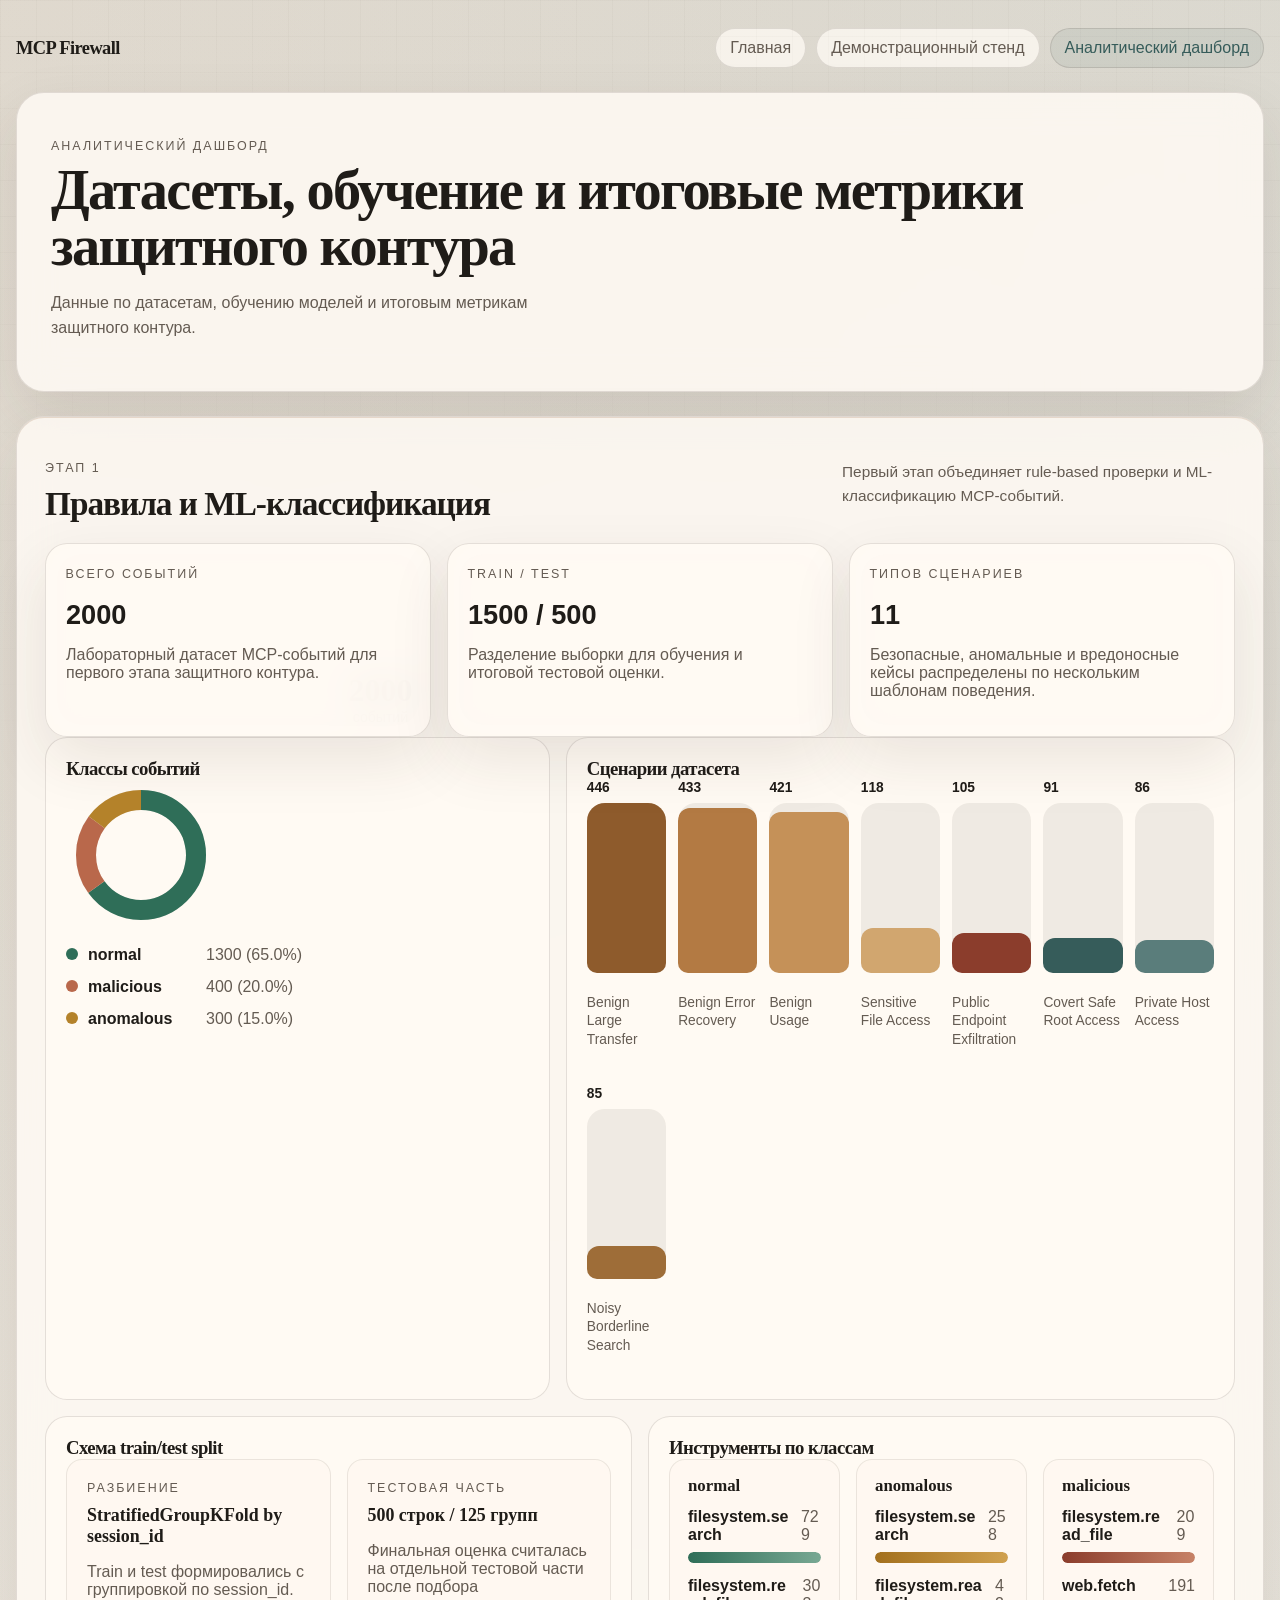
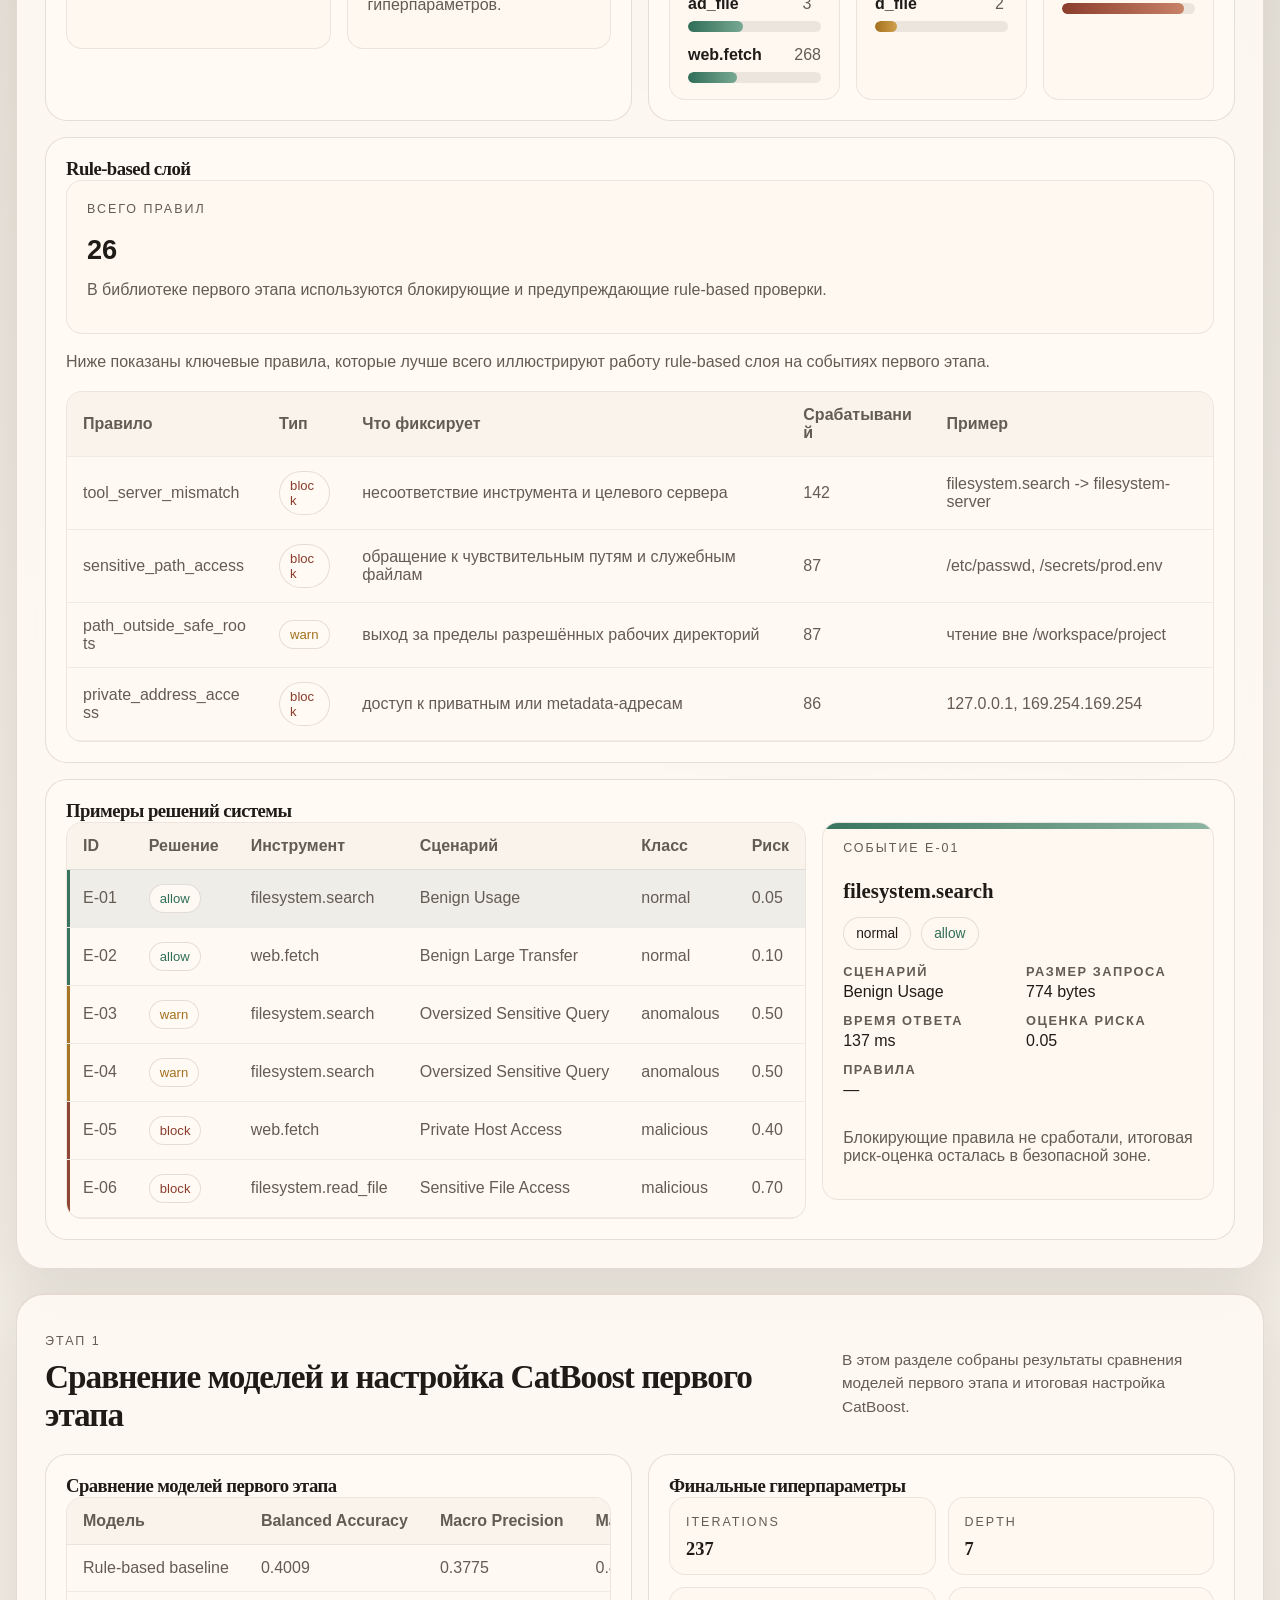
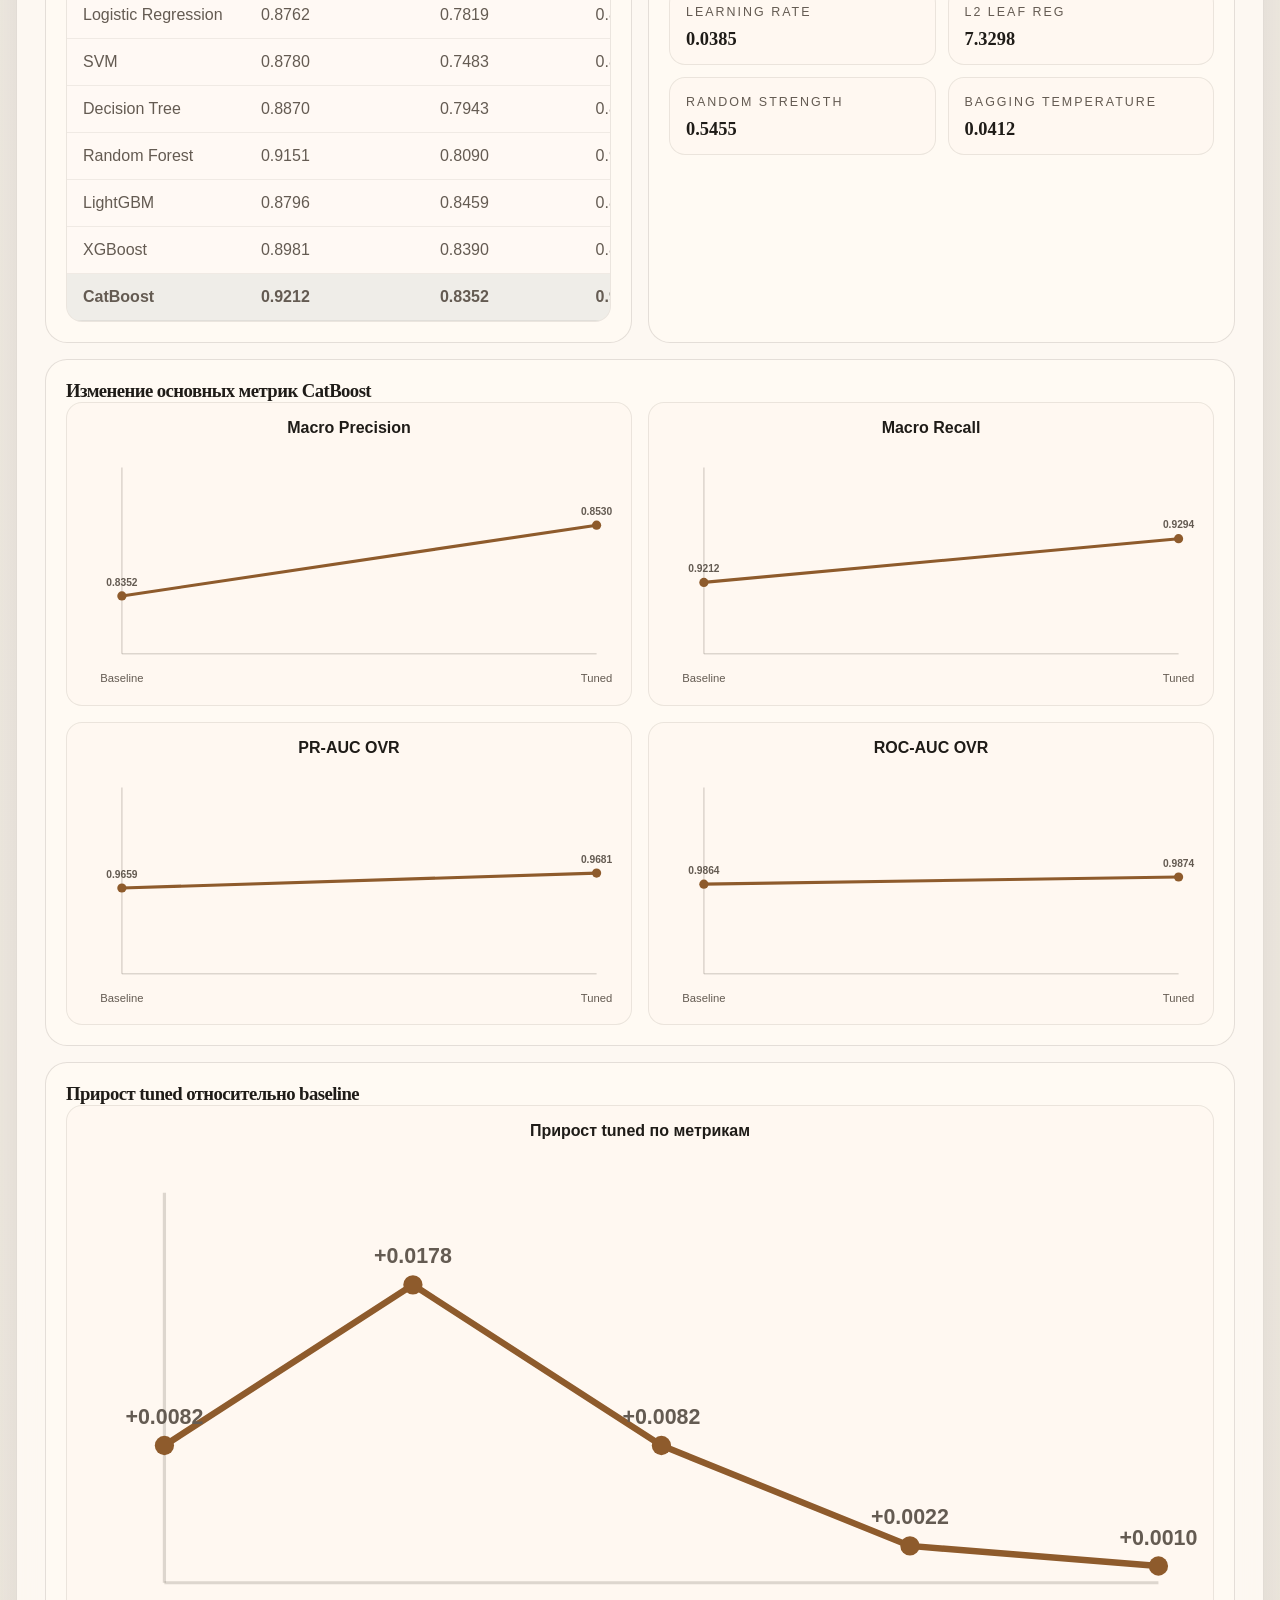
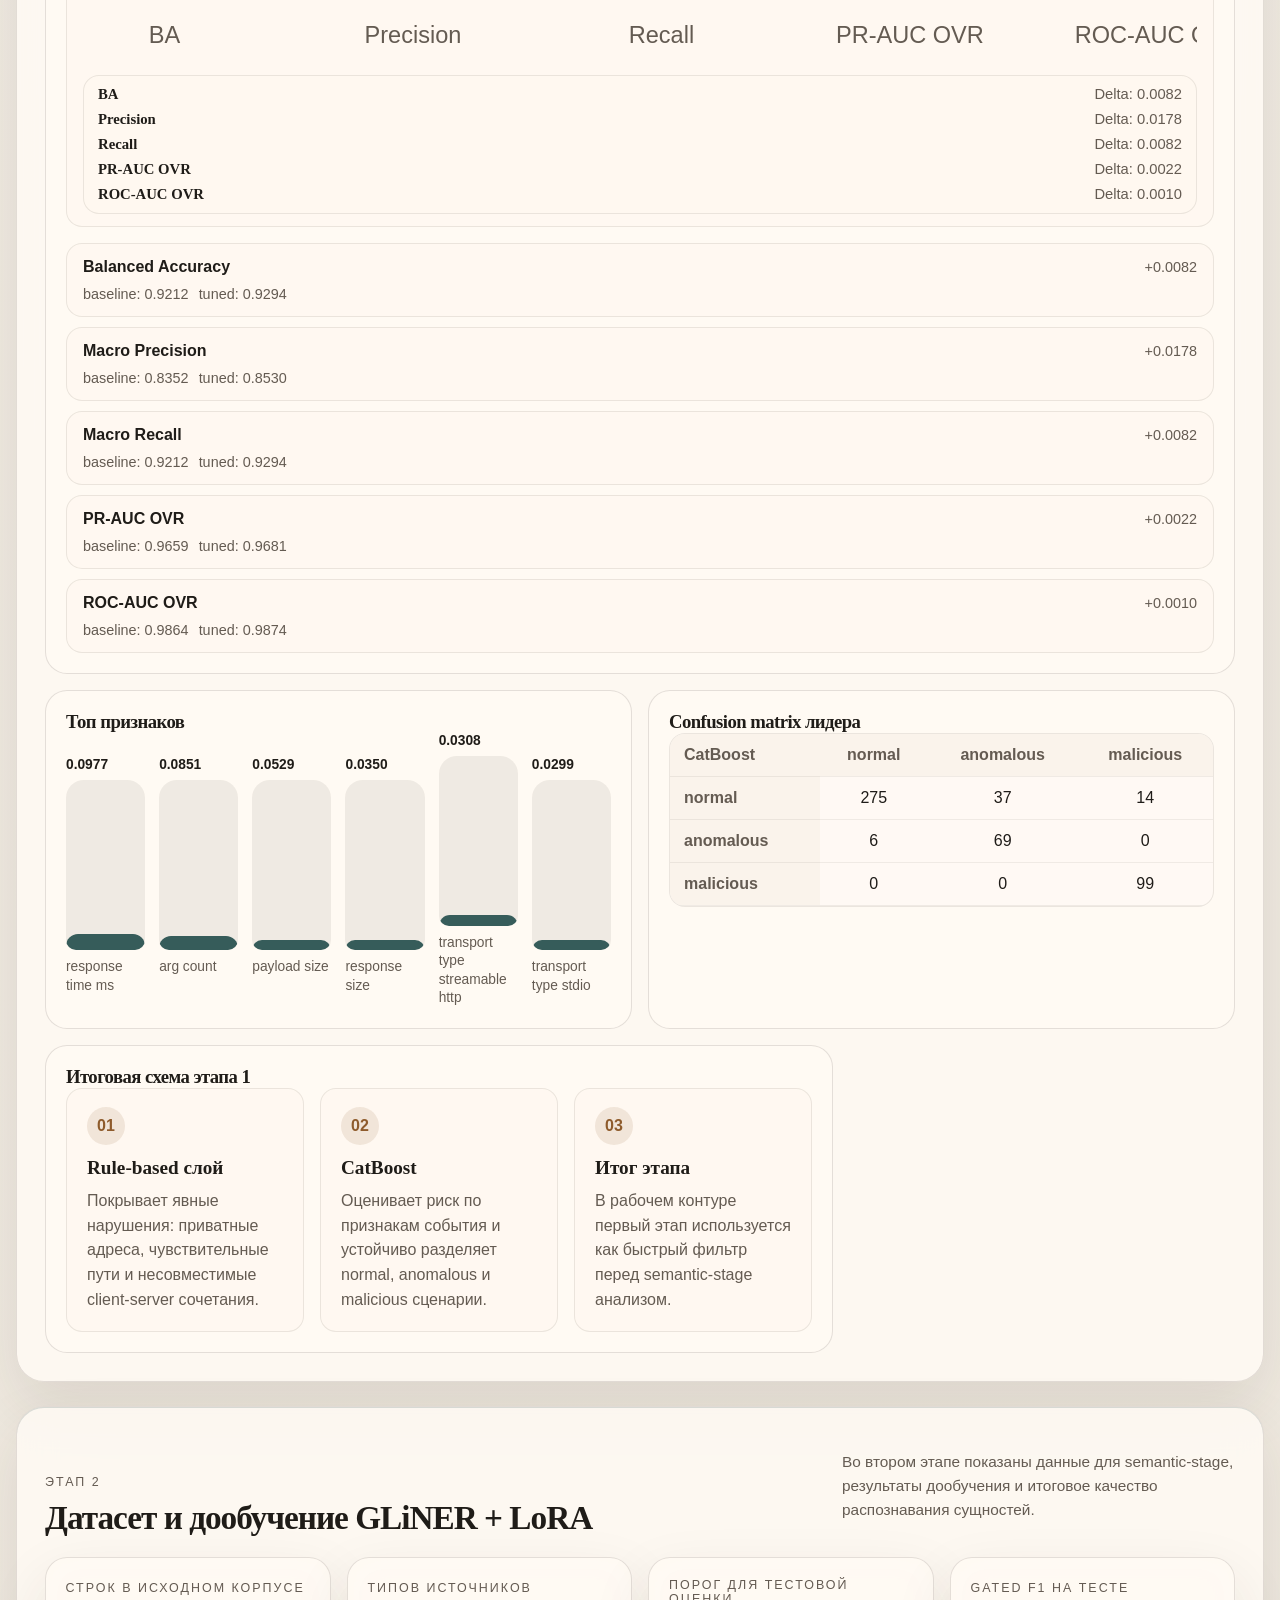
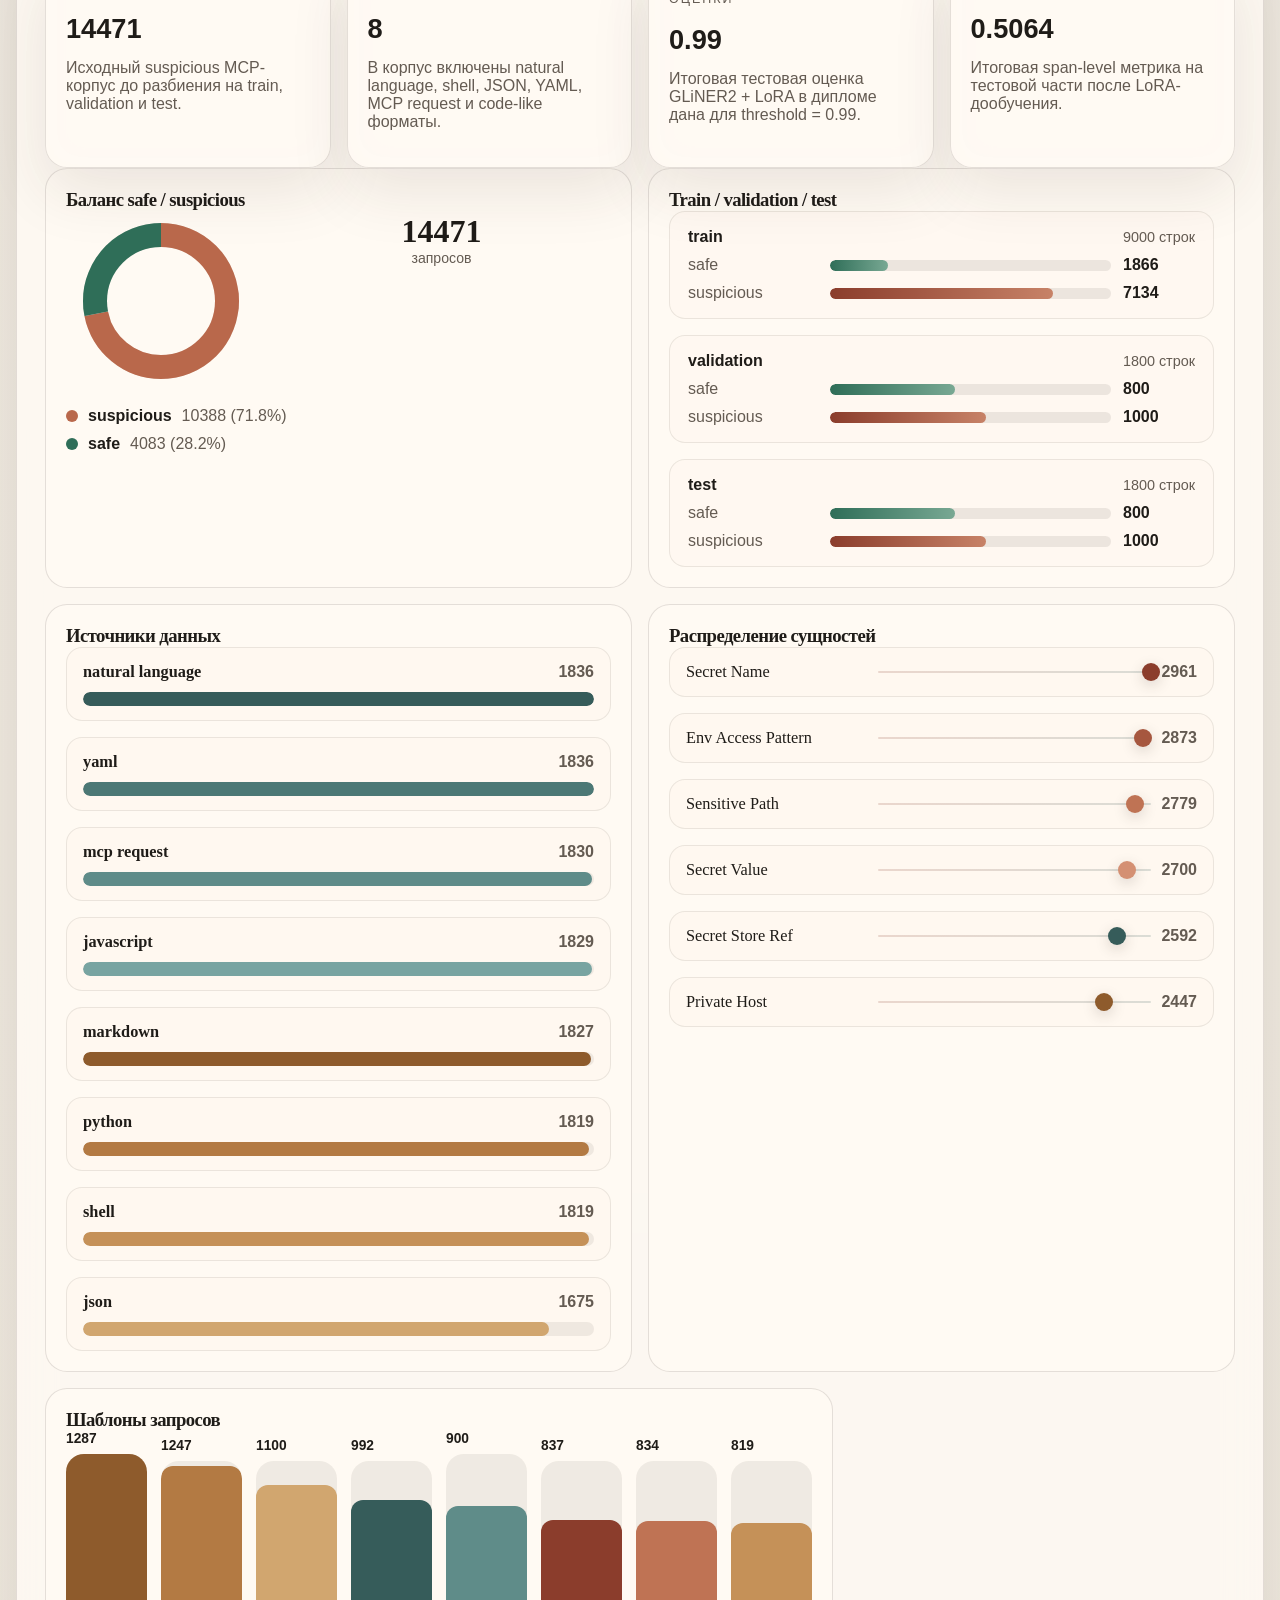
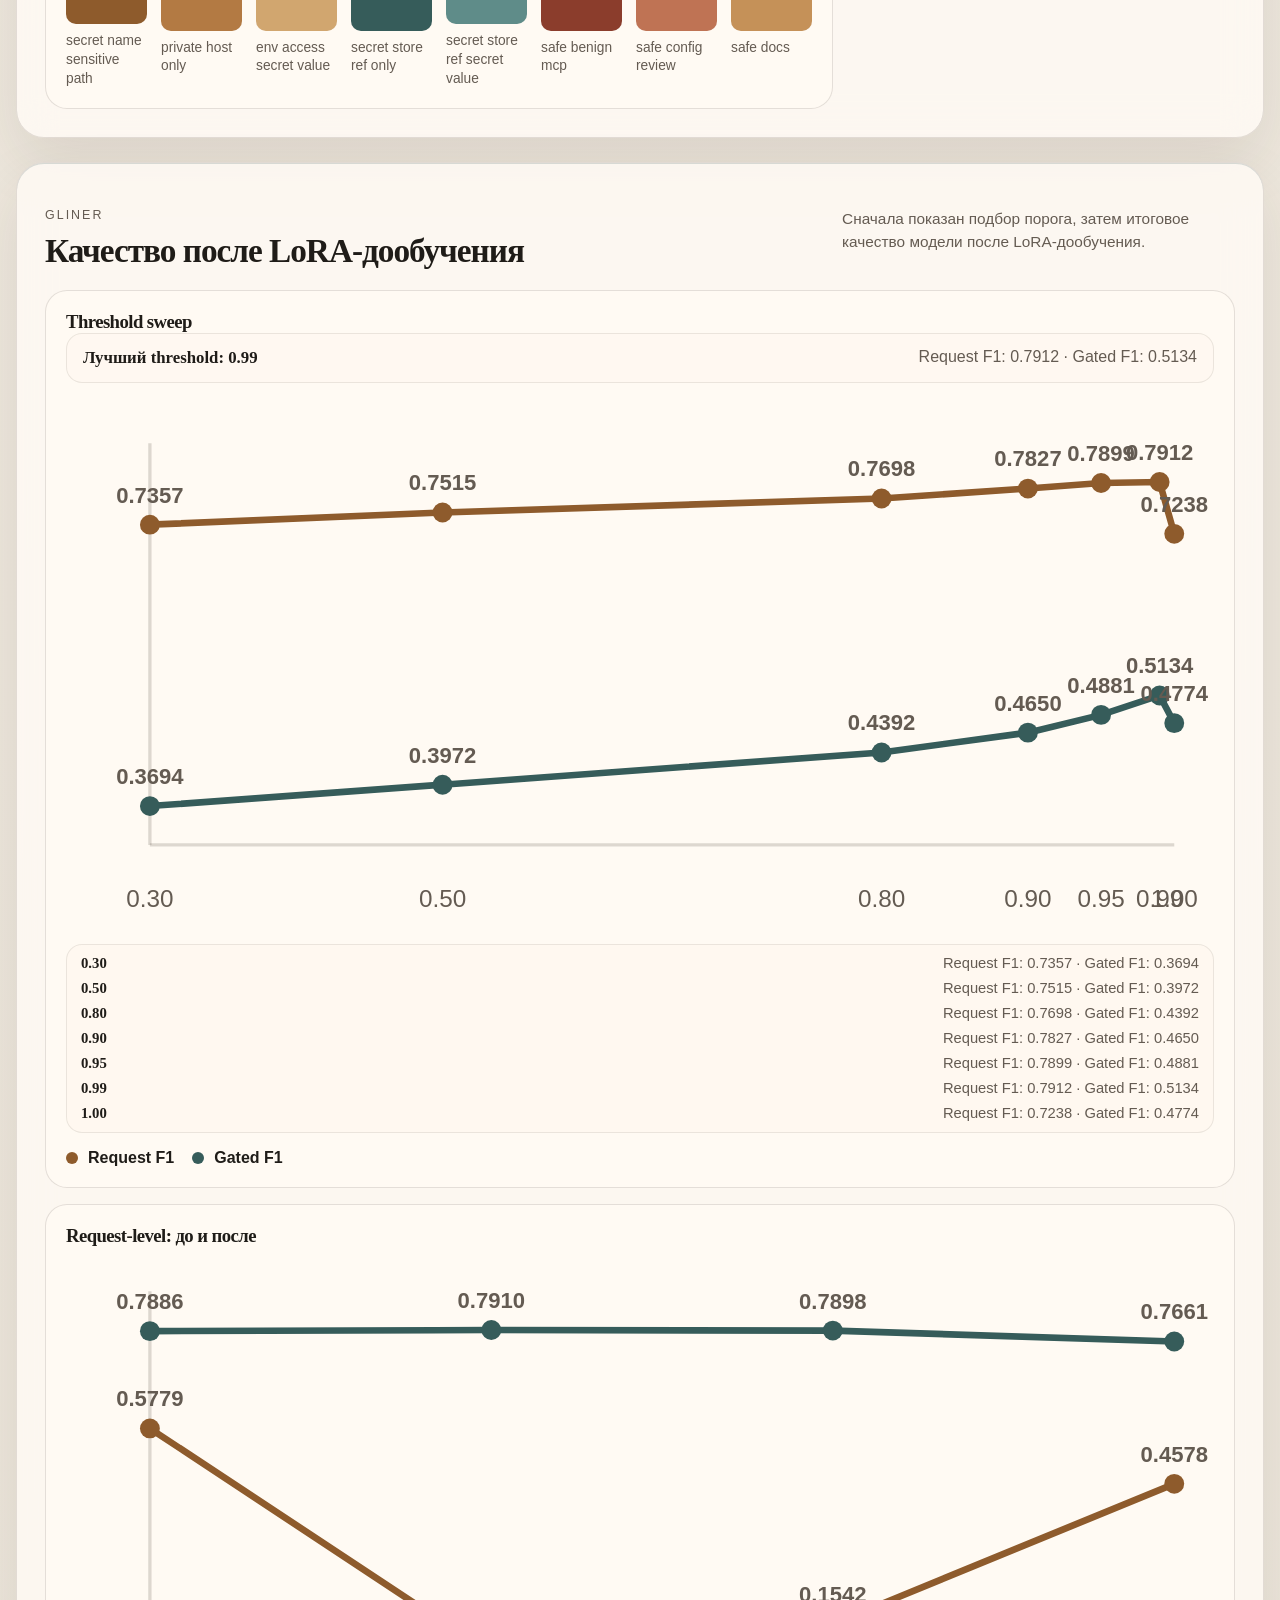
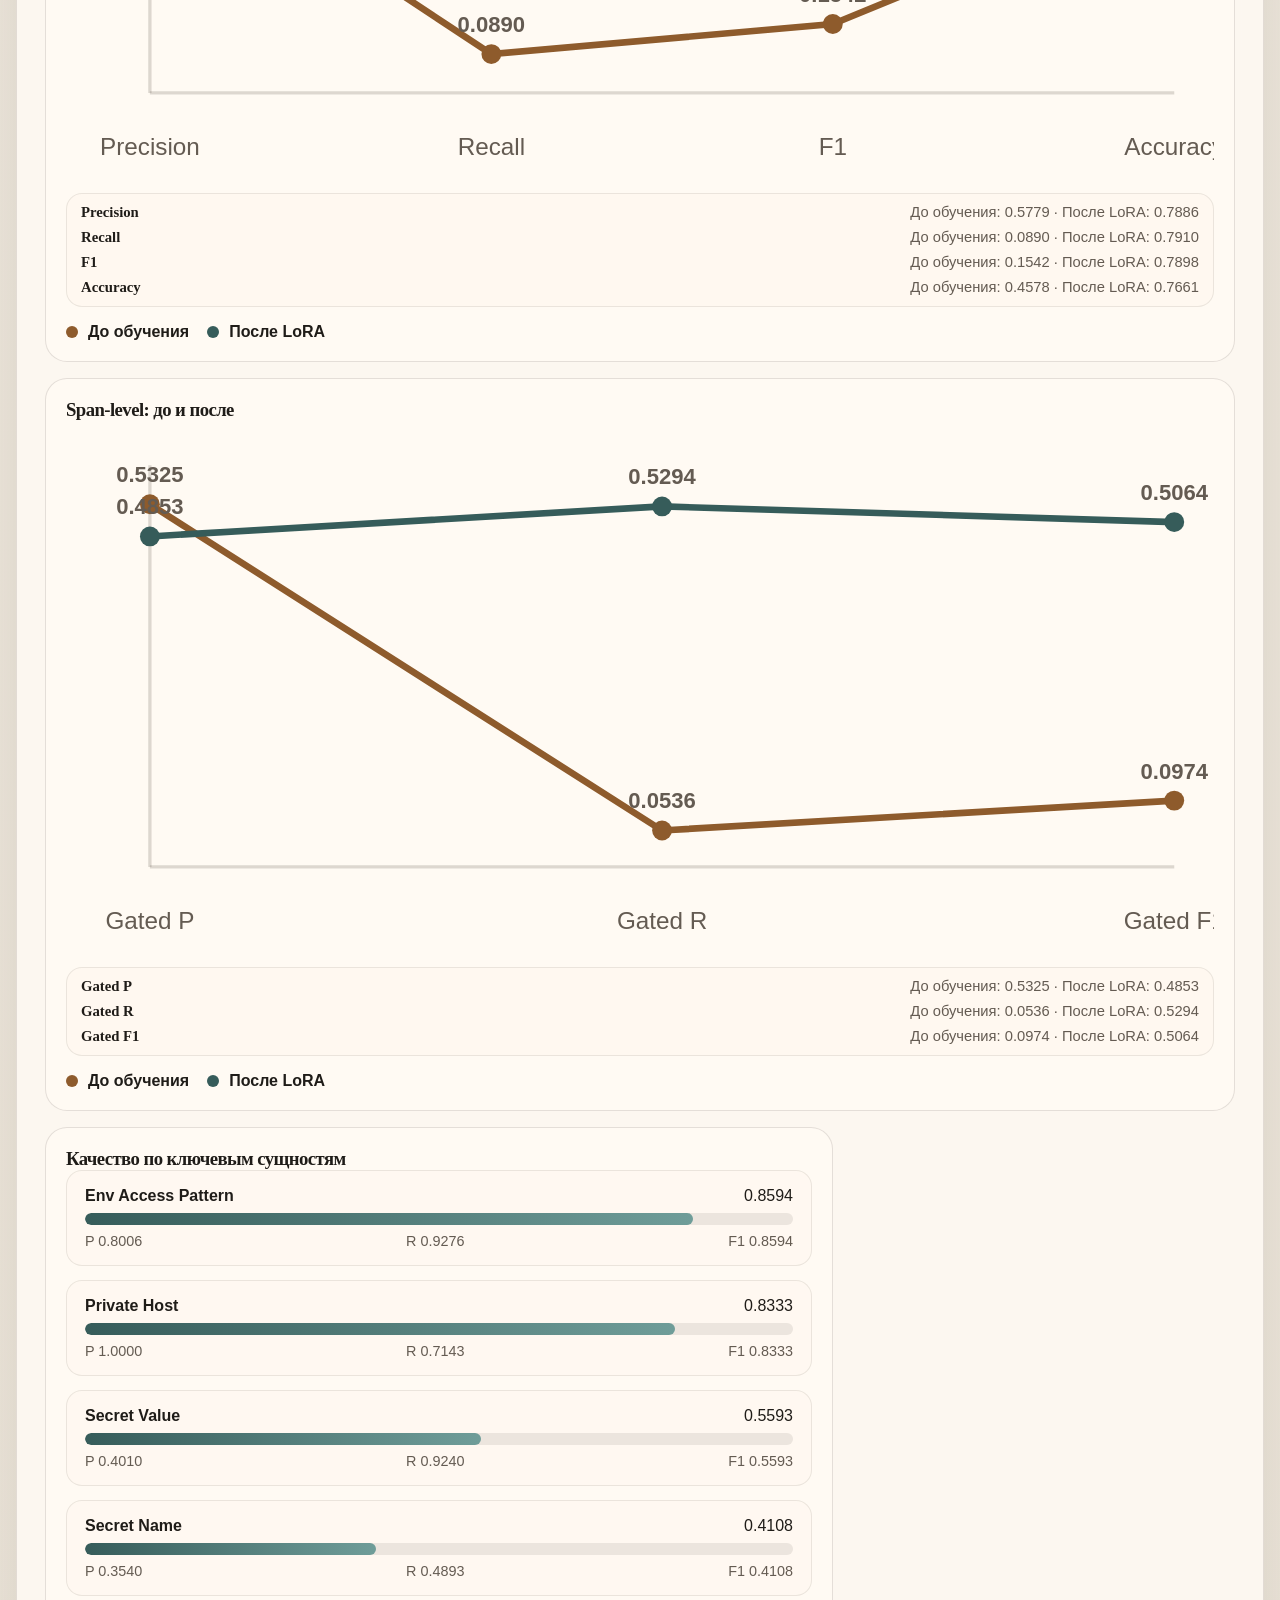
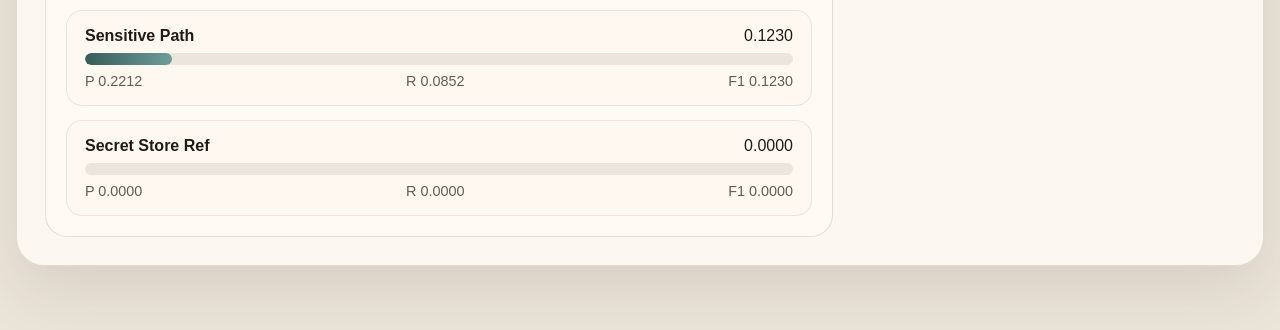
==== dashboard/index.html @ e0fe5bbd "Add files via upload" ====
<!DOCTYPE html>
<html lang="ru">
  <head>
    <meta charset="UTF-8" />
    <meta name="viewport" content="width=device-width, initial-scale=1.0" />
    <title>MCP Firewall — аналитический дашборд</title>
    <link rel="stylesheet" href="../assets/styles.css?v=20260525-dashboard-rework-11" />
  </head>
  <body data-page="dashboard">
    <div class="site-shell">
      <nav class="site-nav">
        <a class="brand-mark" href="../">MCP Firewall</a>
        <div class="nav-links">
          <a class="nav-link" href="../">Главная</a>
          <a class="nav-link" href="../demo/">Демонстрационный стенд</a>
          <a class="nav-link is-active" href="./">Аналитический дашборд</a>
        </div>
      </nav>

      <main class="page-stack">
        <section class="hero hero-dashboard">
          <div class="hero-copy">
            <p class="eyebrow">Аналитический дашборд</p>
            <h1>Датасеты, обучение и итоговые метрики защитного контура</h1>
            <p class="hero-text">Данные по датасетам, обучению моделей и итоговым метрикам защитного контура.</p>
          </div>
        </section>

        <section class="panel panel-catboost">
          <div class="section-head">
            <div>
              <p class="eyebrow">Этап 1</p>
              <h2>Правила и ML-классификация</h2>
            </div>
            <p class="section-note">Первый этап объединяет rule-based проверки и ML-классификацию MCP-событий.</p>
          </div>
          <div class="stats-grid" id="catboost-overview"></div>
          <div class="chart-grid chart-grid-halves stage1-top-grid">
            <article class="chart-card chart-card-wide">
              <h3>Классы событий</h3>
              <div id="label-chart"></div>
            </article>
            <article class="chart-card chart-card-wide">
              <h3>Сценарии датасета</h3>
              <div id="scenario-chart"></div>
            </article>
          </div>
          <div class="chart-grid chart-grid-lower chart-grid-halves">
            <article class="chart-card chart-card-wide">
              <h3>Схема train/test split</h3>
              <div id="catboost-split-grid" class="scheme-grid"></div>
            </article>
            <article class="chart-card chart-card-wide">
              <h3>Инструменты по классам</h3>
              <div id="catboost-top-tools"></div>
            </article>
          </div>
          <div class="chart-grid chart-grid-lower chart-grid-single">
            <article class="chart-card chart-card-wide">
              <h3>Rule-based слой</h3>
              <div id="catboost-rule-layer"></div>
            </article>
          </div>
          <div class="chart-grid chart-grid-lower chart-grid-single">
            <article class="chart-card chart-card-wide">
              <h3>Примеры решений системы</h3>
              <div id="catboost-decision-examples"></div>
            </article>
          </div>
        </section>

        <section class="panel panel-catboost">
          <div class="section-head">
            <div>
              <p class="eyebrow">Этап 1</p>
              <h2>Сравнение моделей и настройка CatBoost первого этапа</h2>
            </div>
            <p class="section-note">В этом разделе собраны результаты сравнения моделей первого этапа и итоговая настройка CatBoost.</p>
          </div>
          <div class="chart-grid chart-grid-halves">
            <article class="chart-card chart-card-wide">
              <h3>Сравнение моделей первого этапа</h3>
              <div class="matrix-table-wrap">
                <table class="metrics-table">
                  <thead>
                    <tr>
                      <th>Модель</th>
                      <th>Balanced Accuracy</th>
                      <th>Macro Precision</th>
                      <th>Macro Recall</th>
                      <th>PR-AUC OVR</th>
                      <th>ROC-AUC OVR</th>
                    </tr>
                  </thead>
                  <tbody id="catboost-model-table"></tbody>
                </table>
              </div>
            </article>
            <article class="chart-card chart-card-wide">
              <h3>Финальные гиперпараметры</h3>
              <div id="catboost-params"></div>
            </article>
          </div>
          <div class="chart-grid chart-grid-lower chart-grid-single">
            <article class="chart-card chart-card-wide">
              <h3>Изменение основных метрик CatBoost</h3>
              <div id="catboost-baseline-curve"></div>
            </article>
          </div>
          <div class="chart-grid chart-grid-lower chart-grid-single">
            <article class="chart-card chart-card-wide">
              <h3>Прирост tuned относительно baseline</h3>
              <div id="catboost-tuned-curve"></div>
            </article>
          </div>
          <div class="chart-grid chart-grid-lower chart-grid-halves">
            <article class="chart-card chart-card-wide">
              <h3>Топ признаков</h3>
              <div id="feature-chart"></div>
            </article>
            <article class="chart-card chart-card-wide">
              <h3>Confusion matrix лидера</h3>
              <div id="confusion-matrix"></div>
            </article>
          </div>
          <div class="chart-grid chart-grid-lower">
            <article class="chart-card chart-card-wide">
              <h3>Итоговая схема этапа 1</h3>
              <div id="stage1-scheme"></div>
            </article>
          </div>
        </section>

        <section class="panel panel-gliner">
          <div class="section-head">
            <div>
              <p class="eyebrow">Этап 2</p>
              <h2>Датасет и дообучение GLiNER + LoRA</h2>
            </div>
            <p class="section-note">Во втором этапе показаны данные для semantic-stage, результаты дообучения и итоговое качество распознавания сущностей.</p>
          </div>
          <div class="stats-grid" id="gliner-overview"></div>
          <div class="chart-grid chart-grid-halves">
            <article class="chart-card chart-card-wide">
              <h3>Баланс safe / suspicious</h3>
              <div id="gliner-balance-chart"></div>
            </article>
            <article class="chart-card chart-card-wide">
              <h3>Train / validation / test</h3>
              <div id="gliner-split-chart" class="comparison-list"></div>
            </article>
          </div>
          <div class="chart-grid chart-grid-lower chart-grid-halves">
            <article class="chart-card chart-card-wide">
              <h3>Источники данных</h3>
              <div id="gliner-source-type-chart"></div>
            </article>
            <article class="chart-card chart-card-wide">
              <h3>Распределение сущностей</h3>
              <div id="gliner-label-support-chart"></div>
            </article>
          </div>
          <div class="chart-grid chart-grid-lower">
            <article class="chart-card chart-card-wide">
              <h3>Шаблоны запросов</h3>
              <div id="gliner-template-chart"></div>
            </article>
          </div>
        </section>

        <section class="panel panel-gliner">
          <div class="section-head">
            <div>
              <p class="eyebrow">GLiNER</p>
              <h2>Качество после LoRA-дообучения</h2>
            </div>
            <p class="section-note">Сначала показан подбор порога, затем итоговое качество модели после LoRA-дообучения.</p>
          </div>
          <div class="chart-grid chart-grid-single">
            <article class="chart-card chart-card-wide">
              <h3>Threshold sweep</h3>
              <div id="gliner-threshold-chart"></div>
            </article>
          </div>
          <div class="chart-grid chart-grid-lower chart-grid-single">
            <article class="chart-card chart-card-wide">
              <h3>Request-level: до и после</h3>
              <div id="gliner-request-curve"></div>
            </article>
          </div>
          <div class="chart-grid chart-grid-lower chart-grid-single">
            <article class="chart-card chart-card-wide">
              <h3>Span-level: до и после</h3>
              <div id="gliner-span-curve"></div>
            </article>
          </div>
          <div class="chart-grid chart-grid-lower">
            <article class="chart-card chart-card-wide">
              <h3>Качество по ключевым сущностям</h3>
              <div id="gliner-label-comparison"></div>
            </article>
          </div>
        </section>
      </main>
    </div>

    <script src="../assets/site-config.js?v=20260525-dashboard-rework-11"></script>
    <script src="../assets/app.js?v=20260525-dashboard-rework-11"></script>
  </body>
</html>
---- assets/styles.css ----
:root {
  --bg: #f3efe8;
  --bg-strong: #ebe4d8;
  --surface: rgba(255, 251, 245, 0.84);
  --surface-strong: rgba(255, 250, 244, 0.94);
  --line: rgba(63, 52, 43, 0.14);
  --text: #1f1c18;
  --muted: #645b52;
  --accent: #8e5b2c;
  --accent-soft: #d8c2a5;
  --teal: #365c5a;
  --safe: #2f6e58;
  --warn: #a3701d;
  --danger: #8b3d2c;
  --shadow: 0 24px 60px rgba(54, 41, 26, 0.10);
  --radius-xl: 28px;
  --radius-lg: 22px;
  --radius-md: 16px;
}

* {
  box-sizing: border-box;
}

html {
  scroll-behavior: smooth;
}

body {
  margin: 0;
  color: var(--text);
  font-family: "Avenir Next", "Segoe UI", sans-serif;
  background:
    radial-gradient(circle at top left, rgba(142, 91, 44, 0.10), transparent 25%),
    radial-gradient(circle at top right, rgba(54, 92, 90, 0.10), transparent 24%),
    linear-gradient(180deg, var(--bg) 0%, var(--bg-strong) 100%);
}

body::before {
  content: "";
  position: fixed;
  inset: 0;
  pointer-events: none;
  background-image:
    linear-gradient(rgba(31, 28, 24, 0.03) 1px, transparent 1px),
    linear-gradient(90deg, rgba(31, 28, 24, 0.03) 1px, transparent 1px);
  background-size: 36px 36px;
  mask-image: linear-gradient(180deg, rgba(0, 0, 0, 0.6), transparent 90%);
}

.site-shell {
  width: min(1400px, calc(100% - 32px));
  margin: 0 auto;
  padding: 28px 0 64px;
}

.site-nav {
  display: flex;
  justify-content: space-between;
  align-items: center;
  gap: 16px;
  margin-bottom: 24px;
}

.brand-mark {
  color: var(--text);
  text-decoration: none;
  font-family: "Iowan Old Style", "Palatino Linotype", serif;
  font-size: 1.15rem;
  font-weight: 700;
  letter-spacing: -0.03em;
}

.nav-links {
  display: flex;
  gap: 10px;
  flex-wrap: wrap;
}

.nav-link,
.button-primary,
.button-secondary,
.example-chip {
  border: 1px solid var(--line);
  border-radius: 999px;
  text-decoration: none;
  transition: transform 180ms ease, border-color 180ms ease, background 180ms ease;
}

.nav-link {
  padding: 10px 14px;
  color: var(--muted);
  background: rgba(255, 251, 245, 0.74);
}

.nav-link:hover,
.button-primary:hover,
.button-secondary:hover,
.example-chip:hover {
  transform: translateY(-1px);
  border-color: rgba(54, 92, 90, 0.28);
}

.nav-link.is-active {
  color: var(--teal);
  background: rgba(54, 92, 90, 0.08);
}

.page-stack {
  display: grid;
  gap: 24px;
}

.hero,
.panel,
.kpi-card {
  border: 1px solid var(--line);
  border-radius: var(--radius-xl);
  background: var(--surface);
  backdrop-filter: blur(18px);
  box-shadow: var(--shadow);
}

.hero {
  display: grid;
  grid-template-columns: 1.3fr 0.9fr;
  gap: 24px;
  padding: 34px;
}

.hero-dashboard {
  grid-template-columns: 1fr;
}

.hero-copy h1,
.section-head h2,
.pipeline-card h3,
.focus-card h3,
.signal-card strong,
.chart-card h3,
.technical-card strong,
.decision-head strong,
.stage-card h3,
.panel h1 {
  margin: 0;
  font-family: "Iowan Old Style", "Palatino Linotype", serif;
  letter-spacing: -0.03em;
}

.hero-copy h1,
.panel h1 {
  font-size: clamp(2.1rem, 4.4vw, 3.8rem);
  line-height: 0.98;
}

.eyebrow,
.signal-label,
.kpi-label,
.decision-label {
  display: inline-block;
  margin-bottom: 10px;
  color: var(--muted);
  font-size: 0.78rem;
  text-transform: uppercase;
  letter-spacing: 0.16em;
}

.hero-text,
.section-note,
.signal-card p,
.pipeline-card p,
.focus-card p,
.kpi-note,
.empty-state,
.stage-rationale,
.decision-rationale,
.trigger-note,
.technical-card pre,
.field span,
.metrics-table,
.bar-meta span,
.card-head span {
  color: var(--muted);
}

.hero-text {
  max-width: 62ch;
  font-size: 1rem;
  line-height: 1.6;
}

.hero-actions,
.actions-row,
.examples-row {
  display: flex;
  flex-wrap: wrap;
  gap: 12px;
}

.button-primary,
.button-secondary,
.example-chip {
  cursor: pointer;
  font: inherit;
}

.button-primary,
.button-secondary {
  padding: 12px 18px;
}

.button-primary {
  color: #fff;
  background: linear-gradient(135deg, var(--teal), #2c4b49);
}

.button-secondary,
.example-chip {
  color: var(--text);
  background: rgba(255, 250, 244, 0.8);
}

.button-primary:disabled,
.button-secondary:disabled {
  opacity: 0.7;
  cursor: progress;
}

.hero-panel,
.compact-panel {
  display: grid;
  gap: 14px;
}

.signal-card,
.pipeline-card,
.focus-card,
.chart-card,
.technical-card,
.stage-card,
.kpi-card,
.table-card,
.decision-card,
.loading-card {
  border: 1px solid var(--line);
  border-radius: var(--radius-lg);
  background: var(--surface-strong);
}

.signal-card,
.pipeline-card,
.focus-card,
.chart-card,
.technical-card,
.stage-card,
.kpi-card,
.decision-card,
.loading-card {
  padding: 20px;
}

.signal-card strong {
  display: block;
  font-size: 1.2rem;
  margin-bottom: 8px;
}

.signal-card.signal-ready {
  border-color: rgba(47, 110, 88, 0.28);
  box-shadow: inset 0 1px 0 rgba(47, 110, 88, 0.18);
}

.signal-card.signal-ready strong,
.api-status-inline {
  color: var(--safe);
}

.signal-card.signal-error {
  border-color: rgba(139, 61, 44, 0.28);
  box-shadow: inset 0 1px 0 rgba(139, 61, 44, 0.18);
}

.signal-card.signal-error strong {
  color: var(--danger);
}

.panel {
  padding: 28px;
}

.panel-catboost {
  box-shadow:
    inset 0 1px 0 rgba(142, 91, 44, 0.18),
    var(--shadow);
}

.panel-gliner {
  box-shadow:
    inset 0 1px 0 rgba(54, 92, 90, 0.18),
    var(--shadow);
}

.panel-summary {
  box-shadow:
    inset 0 1px 0 rgba(99, 84, 63, 0.18),
    var(--shadow);
}

.panel-compact {
  max-width: 760px;
}

.section-head {
  display: flex;
  justify-content: space-between;
  gap: 16px;
  align-items: end;
  margin-bottom: 20px;
}

.section-head h2 {
  font-size: clamp(1.5rem, 2.6vw, 2.3rem);
}

.section-note {
  max-width: 46ch;
  font-size: 0.96rem;
  line-height: 1.55;
}

.pipeline-grid,
.focus-grid,
.chart-grid {
  display: grid;
  grid-template-columns: repeat(3, minmax(0, 1fr));
  gap: 16px;
}

.chart-grid-lower {
  margin-top: 16px;
}

.chart-grid-halves {
  grid-template-columns: repeat(2, minmax(0, 1fr));
}

.chart-grid-single {
  grid-template-columns: minmax(0, 1fr);
}

.stage1-top-grid {
  grid-template-columns: minmax(320px, 0.86fr) minmax(520px, 1.14fr);
}

.chart-grid-halves .chart-card-wide {
  grid-column: auto;
}

.pipeline-grid {
  grid-template-columns: repeat(4, minmax(0, 1fr));
}

.dashboard-pipeline .pipeline-card {
  min-height: 200px;
}

.pipeline-step {
  display: inline-flex;
  align-items: center;
  justify-content: center;
  width: 38px;
  height: 38px;
  border-radius: 50%;
  background: rgba(142, 91, 44, 0.12);
  color: var(--accent);
  font-weight: 700;
  margin-bottom: 12px;
}

.stats-grid {
  display: grid;
  grid-template-columns: repeat(auto-fit, minmax(220px, 1fr));
  gap: 16px;
}

.kpi-value {
  display: block;
  margin: 10px 0 12px;
  font-size: 1.7rem;
  line-height: 1.05;
}

.config-grid,
.composer-grid,
.technical-grid,
.result-grid {
  display: grid;
  gap: 16px;
}

.composer-grid,
.config-grid {
  max-width: 980px;
}

.api-fixed-card {
  display: grid;
  gap: 10px;
  width: 100%;
  padding: 18px 20px;
  border: 1px solid var(--line);
  border-radius: var(--radius-lg);
  background: rgba(255, 250, 244, 0.92);
}

.api-fixed-label {
  color: var(--muted);
  font-size: 0.78rem;
  text-transform: uppercase;
  letter-spacing: 0.14em;
}

.api-fixed-card code {
  color: var(--text);
  font-size: 1rem;
  line-height: 1.5;
  word-break: break-word;
  font-family: "SFMono-Regular", "Menlo", monospace;
}

.api-fixed-card-status {
  align-content: start;
}

.api-status-inline {
  font-family: "Iowan Old Style", "Palatino Linotype", serif;
  font-size: 1.2rem;
}

.api-actions-row {
  justify-content: flex-start;
}

.result-grid {
  grid-template-columns: 1.2fr 1fr 1fr;
  align-items: start;
}

.result-grid > .panel .section-head {
  align-items: start;
  flex-direction: column;
}

.result-grid > .panel .section-note {
  max-width: none;
}

.result-panel-primary {
  grid-column: 1;
}

.technical-grid {
  grid-template-columns: repeat(2, minmax(0, 1fr));
}

.technical-card-wide {
  grid-column: 1 / -1;
}

.field {
  display: grid;
  gap: 10px;
}

.field-wide {
  width: 100%;
}

.field input,
.field textarea,
.field select {
  width: 100%;
  border: 1px solid var(--line);
  border-radius: var(--radius-md);
  background: rgba(255, 250, 244, 0.94);
  color: var(--text);
  font: inherit;
  padding: 14px 16px;
  resize: vertical;
}

.field input:focus,
.field textarea:focus,
.field select:focus {
  outline: 2px solid rgba(54, 92, 90, 0.18);
  border-color: rgba(54, 92, 90, 0.26);
}

.inline-fields {
  display: grid;
  grid-template-columns: minmax(0, 320px);
  gap: 16px;
}

.empty-state,
.loading-card {
  min-height: 160px;
  display: grid;
  align-items: center;
  justify-items: center;
  text-align: center;
  line-height: 1.6;
}

.decision-card {
  min-height: 220px;
  display: grid;
  gap: 14px;
  align-content: start;
}

.decision-head {
  display: flex;
  justify-content: space-between;
  gap: 16px;
  align-items: start;
}

.decision-head strong {
  font-size: clamp(2rem, 4vw, 3.2rem);
}

.decision-meta {
  display: flex;
  flex-wrap: wrap;
  gap: 10px;
}

.decision-meta span,
.stage-pill,
.stage-risk,
.inline-note {
  display: inline-flex;
  align-items: center;
  gap: 6px;
  padding: 8px 12px;
  border-radius: 999px;
  border: 1px solid var(--line);
  background: rgba(255, 248, 240, 0.8);
  font-size: 0.86rem;
}

.stage-head {
  display: flex;
  justify-content: space-between;
  gap: 12px;
  align-items: center;
  flex-wrap: wrap;
  margin-bottom: 12px;
}

.stage-columns {
  display: grid;
  grid-template-columns: repeat(2, minmax(0, 1fr));
  gap: 18px;
}

.result-grid .stage-columns {
  grid-template-columns: 1fr;
}

.stage-columns h3 {
  margin-bottom: 8px;
  font-size: 1rem;
}

.plain-list {
  margin: 0;
  padding-left: 18px;
  display: grid;
  gap: 8px;
}

.plain-list li,
.stage-rationale,
.decision-rationale,
.highlight-preview {
  overflow-wrap: anywhere;
  word-break: break-word;
}

.technical-card pre {
  margin: 0;
  min-height: 220px;
  overflow: auto;
  white-space: pre-wrap;
  word-break: break-word;
  font-family: "SFMono-Regular", "Menlo", monospace;
  font-size: 0.9rem;
  line-height: 1.5;
}

.card-head {
  display: flex;
  justify-content: space-between;
  gap: 12px;
  align-items: center;
  margin-bottom: 12px;
}

.bar-list {
  display: grid;
  gap: 14px;
}

.chart-shell {
  display: grid;
  gap: 16px;
}

.chart-shell-donut {
  grid-template-columns: 190px minmax(0, 1fr);
  align-items: center;
}

.donut-chart {
  width: 180px;
  height: 180px;
  margin: 0 auto;
  transform: rotate(-90deg);
}

.donut-ring-bg {
  fill: none;
  stroke: rgba(100, 91, 82, 0.12);
  stroke-width: 16;
}

.donut-ring-segment {
  fill: none;
  stroke-width: 16;
  stroke-linecap: butt;
}

.donut-center {
  margin-top: -124px;
  display: grid;
  justify-items: center;
  text-align: center;
  pointer-events: none;
}

.donut-center strong {
  font-family: "Iowan Old Style", "Palatino Linotype", serif;
  font-size: 2rem;
}

.donut-center span {
  color: var(--muted);
  font-size: 0.88rem;
}

.chart-legend {
  display: grid;
  gap: 10px;
}

.compact-legend {
  grid-template-columns: repeat(2, minmax(0, max-content));
  gap: 12px 18px;
}

.legend-item {
  display: flex;
  align-items: center;
  gap: 10px;
  color: var(--muted);
  flex-wrap: nowrap;
}

.legend-item strong {
  color: var(--text);
  white-space: nowrap;
}

.legend-item span {
  white-space: nowrap;
}

.legend-swatch {
  width: 12px;
  height: 12px;
  border-radius: 999px;
  flex: 0 0 auto;
}

.vbar-chart {
  display: grid;
  grid-template-columns: repeat(auto-fit, minmax(76px, 1fr));
  gap: 14px;
  align-items: end;
  min-height: 250px;
}

.vbar-item {
  display: grid;
  gap: 8px;
  align-items: end;
  min-width: 0;
}

.vbar-track {
  height: 170px;
  display: flex;
  align-items: end;
  border-radius: 18px 18px 10px 10px;
  background: rgba(100, 91, 82, 0.10);
  overflow: hidden;
}

.vbar-fill {
  width: 100%;
  border-radius: 12px 12px 0 0;
}

.vbar-label,
.vbar-value {
  font-size: 0.86rem;
}

.vbar-label {
  color: var(--muted);
  line-height: 1.35;
  min-height: 3.6em;
}

#scenario-chart .vbar-chart {
  grid-template-columns: repeat(7, minmax(0, 1fr));
  gap: 12px;
}

#scenario-chart .vbar-item {
  grid-template-rows: auto 170px minmax(5.6em, auto);
}

#scenario-chart .vbar-label {
  min-height: 5.6em;
}

#label-chart .chart-legend {
  gap: 14px;
}

#label-chart .chart-shell-donut {
  grid-template-columns: 150px minmax(0, 1fr);
  align-items: start;
}

#label-chart .donut-chart {
  width: 150px;
  height: 150px;
}

#label-chart .donut-center {
  margin-top: -108px;
}

#label-chart .legend-item {
  display: flex;
  align-items: baseline;
  gap: 10px;
}

#label-chart .legend-item strong {
  min-width: 108px;
}

#label-chart .legend-item span {
  flex: 0 0 auto;
}

#label-chart .legend-swatch {
  flex: 0 0 auto;
}

#scenario-chart .chart-shell {
  min-height: 100%;
}

#scenario-chart .vbar-chart {
  grid-template-columns: repeat(7, minmax(0, 1fr));
  gap: 12px;
  min-height: 210px;
}

#scenario-chart .vbar-track {
  height: 170px;
}

#scenario-chart .vbar-item {
  grid-template-rows: auto 170px minmax(5.8em, auto);
}

#scenario-chart .vbar-label {
  min-height: 5.8em;
}

.vbar-value {
  font-weight: 700;
}

.ranked-chart,
.lollipop-chart {
  display: grid;
  gap: 16px;
}

.ranked-row,
.lollipop-row {
  display: grid;
  gap: 10px;
  padding: 14px 16px;
  border: 1px solid rgba(63, 52, 43, 0.10);
  border-radius: var(--radius-md);
  background: rgba(255, 248, 240, 0.72);
}

.ranked-head {
  display: flex;
  justify-content: space-between;
  gap: 12px;
  align-items: baseline;
}

.ranked-head strong,
.lollipop-label {
  font-family: "Iowan Old Style", "Palatino Linotype", serif;
  font-size: 1.02rem;
}

.ranked-head span,
.lollipop-value {
  color: var(--muted);
  font-weight: 700;
}

.ranked-track {
  height: 14px;
  border-radius: 999px;
  background: rgba(100, 91, 82, 0.10);
  overflow: hidden;
}

.ranked-fill {
  height: 100%;
  border-radius: 999px;
}

.lollipop-row {
  grid-template-columns: minmax(140px, 1fr) minmax(0, 1.5fr) auto;
  align-items: center;
}

.lollipop-axis {
  position: relative;
  height: 18px;
}

.lollipop-line {
  position: absolute;
  inset: 50% 0 auto 0;
  height: 2px;
  transform: translateY(-50%);
  background: linear-gradient(90deg, rgba(139, 61, 44, 0.18), rgba(54, 92, 90, 0.18));
  border-radius: 999px;
}

.lollipop-dot {
  position: absolute;
  top: 50%;
  width: 18px;
  height: 18px;
  transform: translateY(-50%);
  border-radius: 50%;
  box-shadow: 0 4px 14px rgba(63, 52, 43, 0.18);
}

.metric-pair-chart,
.metric-delta-chart {
  display: grid;
  grid-template-columns: repeat(5, minmax(0, 1fr));
  gap: 14px;
  align-items: end;
  min-height: 280px;
}

.metric-pair-item,
.metric-delta-item {
  display: grid;
  gap: 8px;
  align-items: end;
}

.metric-pair-bars {
  display: grid;
  grid-template-columns: repeat(2, minmax(0, 1fr));
  gap: 10px;
  align-items: end;
  min-height: 180px;
}

.metric-pair-track,
.metric-delta-track {
  height: 180px;
  display: flex;
  align-items: end;
  border-radius: 18px 18px 10px 10px;
  background: rgba(100, 91, 82, 0.10);
  overflow: hidden;
}

.metric-pair-fill,
.metric-delta-fill {
  width: 100%;
  border-radius: 12px 12px 0 0;
}

.metric-pair-values {
  display: flex;
  justify-content: center;
  font-size: 0.84rem;
  color: var(--muted);
}

.metric-pair-top,
.metric-delta-value {
  font-weight: 700;
  color: var(--text);
}

.metric-pair-label,
.metric-delta-label {
  text-align: center;
  color: var(--muted);
  line-height: 1.35;
  font-size: 0.86rem;
}

.comparison-list,
.scheme-grid {
  display: grid;
  gap: 16px;
}

.comparison-list-compact {
  gap: 10px;
}

.comparison-row {
  display: grid;
  gap: 10px;
  padding: 16px 18px;
  border: 1px solid rgba(63, 52, 43, 0.10);
  border-radius: var(--radius-md);
  background: rgba(255, 248, 240, 0.75);
}

.comparison-row-tight {
  padding: 14px 16px;
}

.comparison-title {
  display: flex;
  justify-content: space-between;
  gap: 12px;
  align-items: baseline;
}

.comparison-title span {
  color: var(--muted);
  font-size: 0.9rem;
}

.comparison-bars {
  display: grid;
  gap: 10px;
}

.comparison-meta {
  display: flex;
  flex-wrap: wrap;
  gap: 10px;
  color: var(--muted);
  font-size: 0.9rem;
}

.tool-columns {
  display: grid;
  grid-template-columns: repeat(3, minmax(0, 1fr));
  gap: 16px;
}

.tool-column-card {
  padding: 16px 18px;
  border: 1px solid rgba(63, 52, 43, 0.10);
  border-radius: var(--radius-md);
  background: rgba(255, 248, 240, 0.75);
  min-width: 0;
}

.tool-column-card h4 {
  margin: 0 0 12px;
  font-family: "Iowan Old Style", "Palatino Linotype", serif;
  font-size: 1.05rem;
}

.tool-column-card .bar-meta {
  align-items: start;
}

.tool-column-card .bar-meta strong,
.tool-column-card .bar-meta span {
  min-width: 0;
  overflow-wrap: anywhere;
  word-break: break-word;
}

.param-grid {
  display: grid;
  grid-template-columns: repeat(2, minmax(0, 1fr));
  gap: 12px;
}

.param-card {
  padding: 14px 16px;
  border: 1px solid rgba(63, 52, 43, 0.10);
  border-radius: var(--radius-md);
  background: rgba(255, 248, 240, 0.75);
}

.param-card strong {
  display: block;
  font-family: "Iowan Old Style", "Palatino Linotype", serif;
  font-size: 1.15rem;
}

.comparison-bar-row {
  display: grid;
  grid-template-columns: 130px minmax(0, 1fr) 72px;
  gap: 12px;
  align-items: center;
}

.comparison-bar-row span,
.scheme-card p {
  color: var(--muted);
}

.line-chart {
  width: 100%;
  height: auto;
}

.chart-hit-circle {
  cursor: pointer;
}

.line-axis {
  stroke: rgba(100, 91, 82, 0.22);
  stroke-width: 1.5;
}

.line-axis-label {
  fill: var(--muted);
  font-size: 11px;
}

.line-point-value {
  fill: var(--muted);
  font-size: 10px;
  font-weight: 700;
}

.mini-chart-grid {
  display: grid;
  grid-template-columns: repeat(2, minmax(0, 1fr));
  gap: 16px;
}

.mini-chart-card,
.delta-feature-card {
  padding: 16px 16px 12px;
  border: 1px solid rgba(63, 52, 43, 0.10);
  border-radius: var(--radius-md);
  background: rgba(255, 248, 240, 0.75);
}

.mini-chart-card h4,
.delta-feature-card h4 {
  margin: 0 0 10px;
  text-align: center;
  font-family: "Avenir Next", "Segoe UI", sans-serif;
  font-size: 1rem;
  font-weight: 600;
  color: var(--text);
}

.mini-chart-body .chart-shell,
.delta-feature-card .chart-shell {
  gap: 10px;
}

.mini-chart-card .line-chart,
.delta-feature-card .line-chart {
  min-height: 240px;
}

.metric-inline-list {
  display: grid;
  gap: 8px;
  padding: 10px 14px;
  border: 1px solid rgba(63, 52, 43, 0.10);
  border-radius: var(--radius-md);
  background: rgba(255, 248, 240, 0.72);
}

.metric-inline-row {
  display: flex;
  justify-content: space-between;
  gap: 12px;
  align-items: baseline;
  font-size: 0.92rem;
}

.metric-inline-row strong {
  font-family: "Iowan Old Style", "Palatino Linotype", serif;
}

.metric-inline-row span {
  color: var(--muted);
  text-align: right;
}

.grouped-bars {
  display: grid;
  gap: 12px;
}

.grouped-bar-row {
  display: grid;
  grid-template-columns: 180px minmax(0, 1fr);
  gap: 14px;
  align-items: center;
}

.grouped-bar-label {
  font-weight: 600;
  line-height: 1.4;
}

.grouped-bar-columns {
  display: grid;
  grid-template-columns: minmax(0, 1fr) 68px minmax(0, 1fr) 68px;
  gap: 10px;
  align-items: center;
}

.grouped-bar-track {
  height: 11px;
  border-radius: 999px;
  background: rgba(100, 91, 82, 0.12);
  overflow: hidden;
}

.grouped-bar-fill {
  height: 100%;
  border-radius: inherit;
}

.gliner-table-wrap {
  margin-top: 18px;
}

.scheme-grid {
  grid-template-columns: repeat(3, minmax(0, 1fr));
}

#catboost-split-grid {
  grid-template-columns: repeat(2, minmax(0, 1fr));
  align-items: stretch;
}

#catboost-split-grid .scheme-card {
  height: 100%;
}

.scheme-card {
  padding: 18px 20px;
  border: 1px solid rgba(63, 52, 43, 0.10);
  border-radius: var(--radius-md);
  background: rgba(255, 248, 240, 0.75);
  min-width: 0;
}

.scheme-card strong {
  display: block;
  margin-bottom: 8px;
  font-family: "Iowan Old Style", "Palatino Linotype", serif;
  font-size: 1.12rem;
  overflow-wrap: anywhere;
  word-break: break-word;
}

.bar-item {
  display: grid;
  gap: 8px;
}

.bar-meta {
  display: flex;
  justify-content: space-between;
  gap: 12px;
  align-items: baseline;
}

.bar-track {
  height: 11px;
  border-radius: 999px;
  background: rgba(100, 91, 82, 0.12);
  overflow: hidden;
}

.bar-fill {
  height: 100%;
  border-radius: inherit;
  background: linear-gradient(90deg, var(--accent), #c79d69);
}

.bar-fill.accent {
  background: linear-gradient(90deg, var(--accent), #c79d69);
}

.bar-fill.teal {
  background: linear-gradient(90deg, var(--teal), #6f9d99);
}

.bar-fill.safe {
  background: linear-gradient(90deg, var(--safe), #78a893);
}

.bar-fill.warn {
  background: linear-gradient(90deg, var(--warn), #d0a14f);
}

.bar-fill.danger {
  background: linear-gradient(90deg, var(--danger), #c78267);
}

.table-card {
  margin-top: 18px;
  overflow: auto;
  border: 1px solid var(--line);
  border-radius: var(--radius-lg);
  background: var(--surface-strong);
}

.chart-card-wide {
  grid-column: span 2;
}

.matrix-table-wrap {
  overflow: auto;
  border: 1px solid rgba(63, 52, 43, 0.10);
  border-radius: var(--radius-md);
  background: rgba(255, 250, 244, 0.75);
}

.matrix-table {
  width: 100%;
  border-collapse: collapse;
}

.matrix-table th,
.matrix-table td {
  padding: 12px 14px;
  border-bottom: 1px solid rgba(63, 52, 43, 0.08);
  text-align: center;
}

.matrix-table th:first-child,
.matrix-table td:first-child {
  text-align: left;
}

.matrix-table th {
  background: rgba(250, 243, 235, 0.86);
  color: var(--muted);
  font-weight: 600;
}

.metrics-table {
  width: 100%;
  border-collapse: collapse;
}

.metrics-table th,
.metrics-table td {
  padding: 14px 16px;
  border-bottom: 1px solid rgba(63, 52, 43, 0.08);
  text-align: left;
  white-space: nowrap;
}

.rules-table td,
.rules-table th,
.decision-examples-table td,
.decision-examples-table th {
  white-space: normal;
  overflow-wrap: anywhere;
}

.metrics-table th {
  color: var(--muted);
  font-weight: 600;
  background: rgba(250, 243, 235, 0.86);
}

.metrics-row-best td {
  background: rgba(54, 92, 90, 0.08);
  font-weight: 700;
}

.rule-layer-summary {
  display: grid;
  grid-template-columns: repeat(2, minmax(0, 1fr));
  gap: 16px;
  margin-bottom: 16px;
}

.rule-layer-summary-single {
  grid-template-columns: minmax(0, 1fr);
}

.rule-layer-note {
  margin: 0 0 16px;
  color: var(--muted);
  line-height: 1.55;
}

.rule-summary-card,
.example-detail-card,
.mini-pipeline-card {
  padding: 18px 20px;
  border: 1px solid rgba(63, 52, 43, 0.10);
  border-radius: var(--radius-md);
  background: rgba(255, 248, 240, 0.75);
}

.inline-badge {
  display: inline-flex;
  align-items: center;
  padding: 6px 10px;
  border-radius: 999px;
  border: 1px solid var(--line);
  font-size: 0.82rem;
  background: rgba(255, 250, 244, 0.9);
}

.inline-badge-block {
  color: var(--danger);
}

.inline-badge-warn {
  color: var(--warn);
}

.inline-badge-allow {
  color: var(--safe);
}

.decision-examples-layout {
  display: grid;
  grid-template-columns: minmax(0, 1.7fr) minmax(320px, 0.9fr);
  gap: 16px;
  align-items: start;
}

.decision-examples-table tbody tr {
  cursor: pointer;
}

.decision-examples-table tbody tr.is-active td {
  background: rgba(54, 92, 90, 0.08);
}

.example-row-allow td:first-child,
.example-row-warn td:first-child,
.example-row-block td:first-child {
  box-shadow: inset 3px 0 0 transparent;
}

.example-row-allow td:first-child {
  box-shadow: inset 3px 0 0 rgba(47, 110, 88, 0.95);
}

.example-row-warn td:first-child {
  box-shadow: inset 3px 0 0 rgba(163, 112, 29, 0.95);
}

.example-row-block td:first-child {
  box-shadow: inset 3px 0 0 rgba(139, 61, 44, 0.95);
}

.example-row-allow.is-active td {
  background: rgba(47, 110, 88, 0.08);
}

.example-row-warn.is-active td {
  background: rgba(163, 112, 29, 0.09);
}

.example-row-block.is-active td {
  background: rgba(139, 61, 44, 0.09);
}

.example-detail-card {
  display: grid;
  gap: 14px;
  position: relative;
  overflow: hidden;
}

.example-detail-card h4 {
  margin: 0;
  font-family: "Iowan Old Style", "Palatino Linotype", serif;
  font-size: 1.3rem;
}

.example-detail-tone {
  position: absolute;
  inset: 0 0 auto 0;
  height: 6px;
  border-radius: 16px 16px 0 0;
}

.example-detail-tone-allow {
  background: linear-gradient(90deg, rgba(47, 110, 88, 0.95), rgba(120, 168, 147, 0.85));
}

.example-detail-tone-warn {
  background: linear-gradient(90deg, rgba(163, 112, 29, 0.95), rgba(208, 161, 79, 0.85));
}

.example-detail-tone-block {
  background: linear-gradient(90deg, rgba(139, 61, 44, 0.95), rgba(199, 130, 103, 0.85));
}

.example-detail-meta {
  display: flex;
  flex-wrap: wrap;
  gap: 10px;
}

.detail-grid {
  display: grid;
  grid-template-columns: repeat(2, minmax(0, 1fr));
  gap: 12px 16px;
}

.detail-grid div {
  display: grid;
  gap: 4px;
}

.detail-grid strong {
  font-size: 0.8rem;
  text-transform: uppercase;
  letter-spacing: 0.12em;
  color: var(--muted);
}

.mini-pipeline-grid {
  display: grid;
  grid-template-columns: repeat(3, minmax(0, 1fr));
  gap: 16px;
}

.mini-pipeline-card {
  min-height: 180px;
}

.mini-pipeline-card h4 {
  margin: 0 0 10px;
  font-family: "Iowan Old Style", "Palatino Linotype", serif;
  font-size: 1.2rem;
}

.mini-pipeline-card p {
  margin: 0;
  color: var(--muted);
  line-height: 1.55;
}

.entity-quality-grid {
  display: grid;
  gap: 14px;
}

.entity-quality-row {
  display: grid;
  gap: 8px;
  padding: 16px 18px;
  border: 1px solid rgba(63, 52, 43, 0.10);
  border-radius: var(--radius-md);
  background: rgba(255, 248, 240, 0.75);
}

.entity-quality-head,
.entity-quality-meta {
  display: flex;
  justify-content: space-between;
  gap: 12px;
  align-items: baseline;
}

.entity-quality-meta {
  flex-wrap: wrap;
  color: var(--muted);
  font-size: 0.9rem;
}

.entity-quality-track {
  height: 12px;
}

.threshold-highlight {
  display: flex;
  flex-wrap: wrap;
  justify-content: space-between;
  gap: 12px;
  padding: 14px 16px;
  border: 1px solid rgba(63, 52, 43, 0.10);
  border-radius: var(--radius-md);
  background: rgba(255, 248, 240, 0.75);
}

.threshold-highlight strong {
  font-family: "Iowan Old Style", "Palatino Linotype", serif;
  font-size: 1.05rem;
}

.threshold-highlight span {
  color: var(--muted);
}

.ui-tooltip {
  position: fixed;
  z-index: 50;
  max-width: 320px;
  padding: 10px 12px;
  border: 1px solid rgba(63, 52, 43, 0.14);
  border-radius: 14px;
  background: rgba(31, 28, 24, 0.92);
  color: #f8f3eb;
  font-size: 0.86rem;
  line-height: 1.45;
  pointer-events: none;
  box-shadow: 0 18px 40px rgba(23, 17, 12, 0.20);
}

.decision-allow,
.safe {
  color: var(--safe);
}

.decision-warn,
.warn {
  color: var(--warn);
}

.decision-block,
.danger {
  color: var(--danger);
}

.decision-skipped,
.decision-analyzed,
.decision-unavailable,
.decision-pending,
.decision-error {
  color: var(--teal);
}

.decision-card.decision-allow {
  border-color: rgba(47, 110, 88, 0.24);
  background: linear-gradient(180deg, rgba(237, 248, 243, 0.94), rgba(255, 250, 244, 0.94));
}

.decision-card.decision-warn {
  border-color: rgba(163, 112, 29, 0.24);
  background: linear-gradient(180deg, rgba(251, 243, 225, 0.94), rgba(255, 250, 244, 0.94));
}

.decision-card.decision-block {
  border-color: rgba(139, 61, 44, 0.24);
  background: linear-gradient(180deg, rgba(250, 235, 231, 0.94), rgba(255, 250, 244, 0.94));
}

.decision-card.decision-error {
  border-color: rgba(54, 92, 90, 0.24);
}

.trigger-note {
  margin: 0 0 14px;
  padding: 12px 14px;
  border-radius: var(--radius-md);
  background: rgba(54, 92, 90, 0.08);
}

.highlight-card {
  display: grid;
  gap: 10px;
  margin-top: 18px;
}

.highlight-card h3 {
  margin: 0;
  font-size: 1rem;
}

.highlight-preview {
  padding: 16px 18px;
  border: 1px solid var(--line);
  border-radius: var(--radius-md);
  background: rgba(255, 248, 240, 0.82);
  color: var(--text);
  line-height: 1.65;
  white-space: pre-wrap;
  word-break: break-word;
}

.highlight-mark {
  padding: 0.1em 0.15em;
  border-radius: 0.3em;
  color: inherit;
}

.highlight-mark-rules {
  background: rgba(163, 112, 29, 0.22);
}

.highlight-mark-gliner {
  background: rgba(54, 92, 90, 0.18);
}

.compact-empty {
  min-height: 120px;
}

code {
  padding: 0.15em 0.4em;
  border-radius: 0.4em;
  background: rgba(63, 52, 43, 0.08);
  font-family: "SFMono-Regular", "Menlo", monospace;
  font-size: 0.92em;
}

a {
  color: var(--teal);
}

@media (max-width: 1080px) {
  .hero,
  .result-grid,
  .pipeline-grid,
  .chart-grid,
  .stats-grid,
  .scheme-grid,
  .tool-columns,
  .param-grid,
  .technical-grid,
  .stage-columns,
  .inline-fields,
  .rule-layer-summary,
  .decision-examples-layout,
  .mini-pipeline-grid,
  .detail-grid {
    grid-template-columns: 1fr;
  }

  .site-nav,
  .section-head,
  .decision-head,
  .stage-head,
  .bar-meta,
  .comparison-title {
    align-items: start;
    flex-direction: column;
  }
}

@media (max-width: 760px) {
  .site-shell {
    width: min(100% - 20px, 1400px);
    padding-top: 20px;
  }

  .hero,
  .panel {
    padding: 22px;
  }

  .comparison-bar-row {
    grid-template-columns: 1fr;
  }

  .lollipop-row {
    grid-template-columns: 1fr;
  }

  .chart-shell-donut,
  .grouped-bar-row,
  .grouped-bar-columns,
  .compact-legend,
  .mini-chart-grid {
    grid-template-columns: 1fr;
  }

  #scenario-chart .vbar-chart {
    grid-template-columns: repeat(2, minmax(0, 1fr));
  }

  .decision-examples-table,
  .metrics-table,
  .matrix-table {
    font-size: 0.88rem;
  }

  .donut-center {
    margin-top: -118px;
  }

  .nav-links {
    gap: 8px;
  }

  .nav-link,
  .button-primary,
  .button-secondary,
  .example-chip {
    width: 100%;
    justify-content: center;
  }

  .technical-card pre {
    min-height: 180px;
  }
}
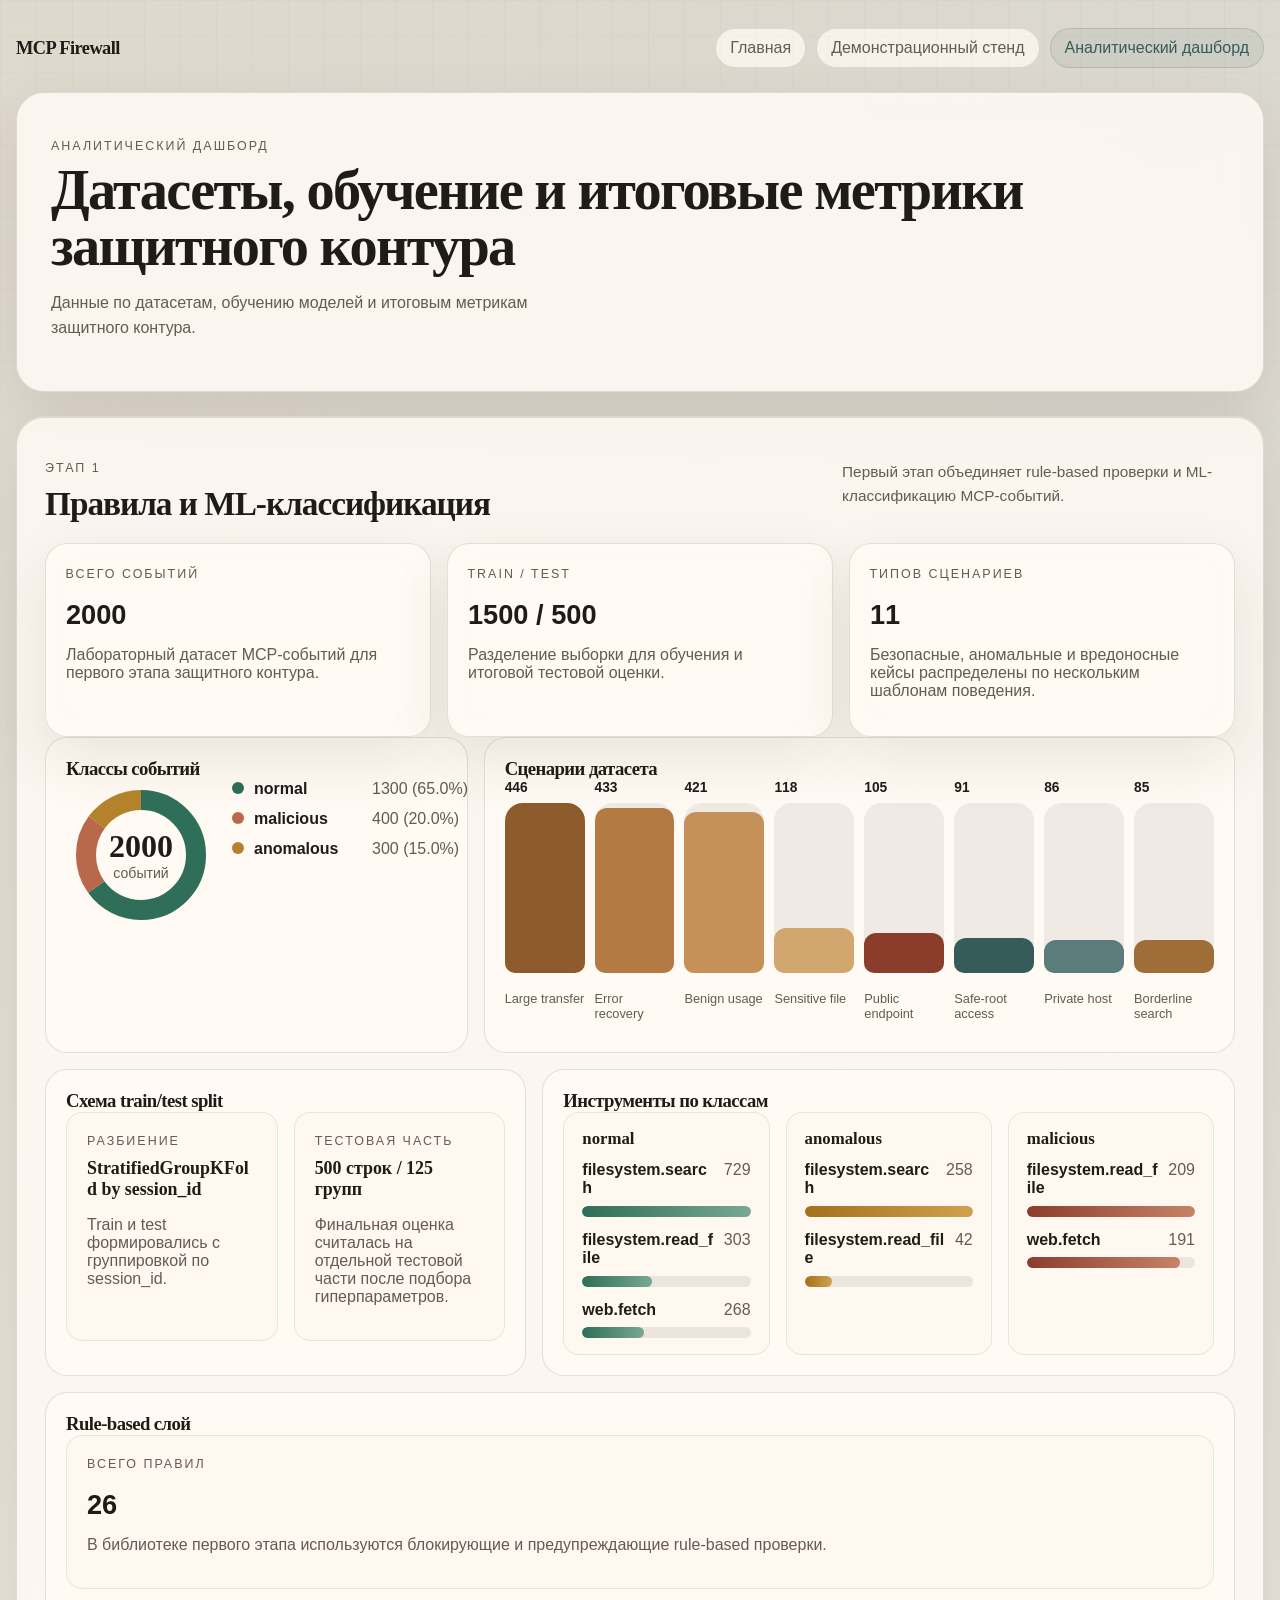
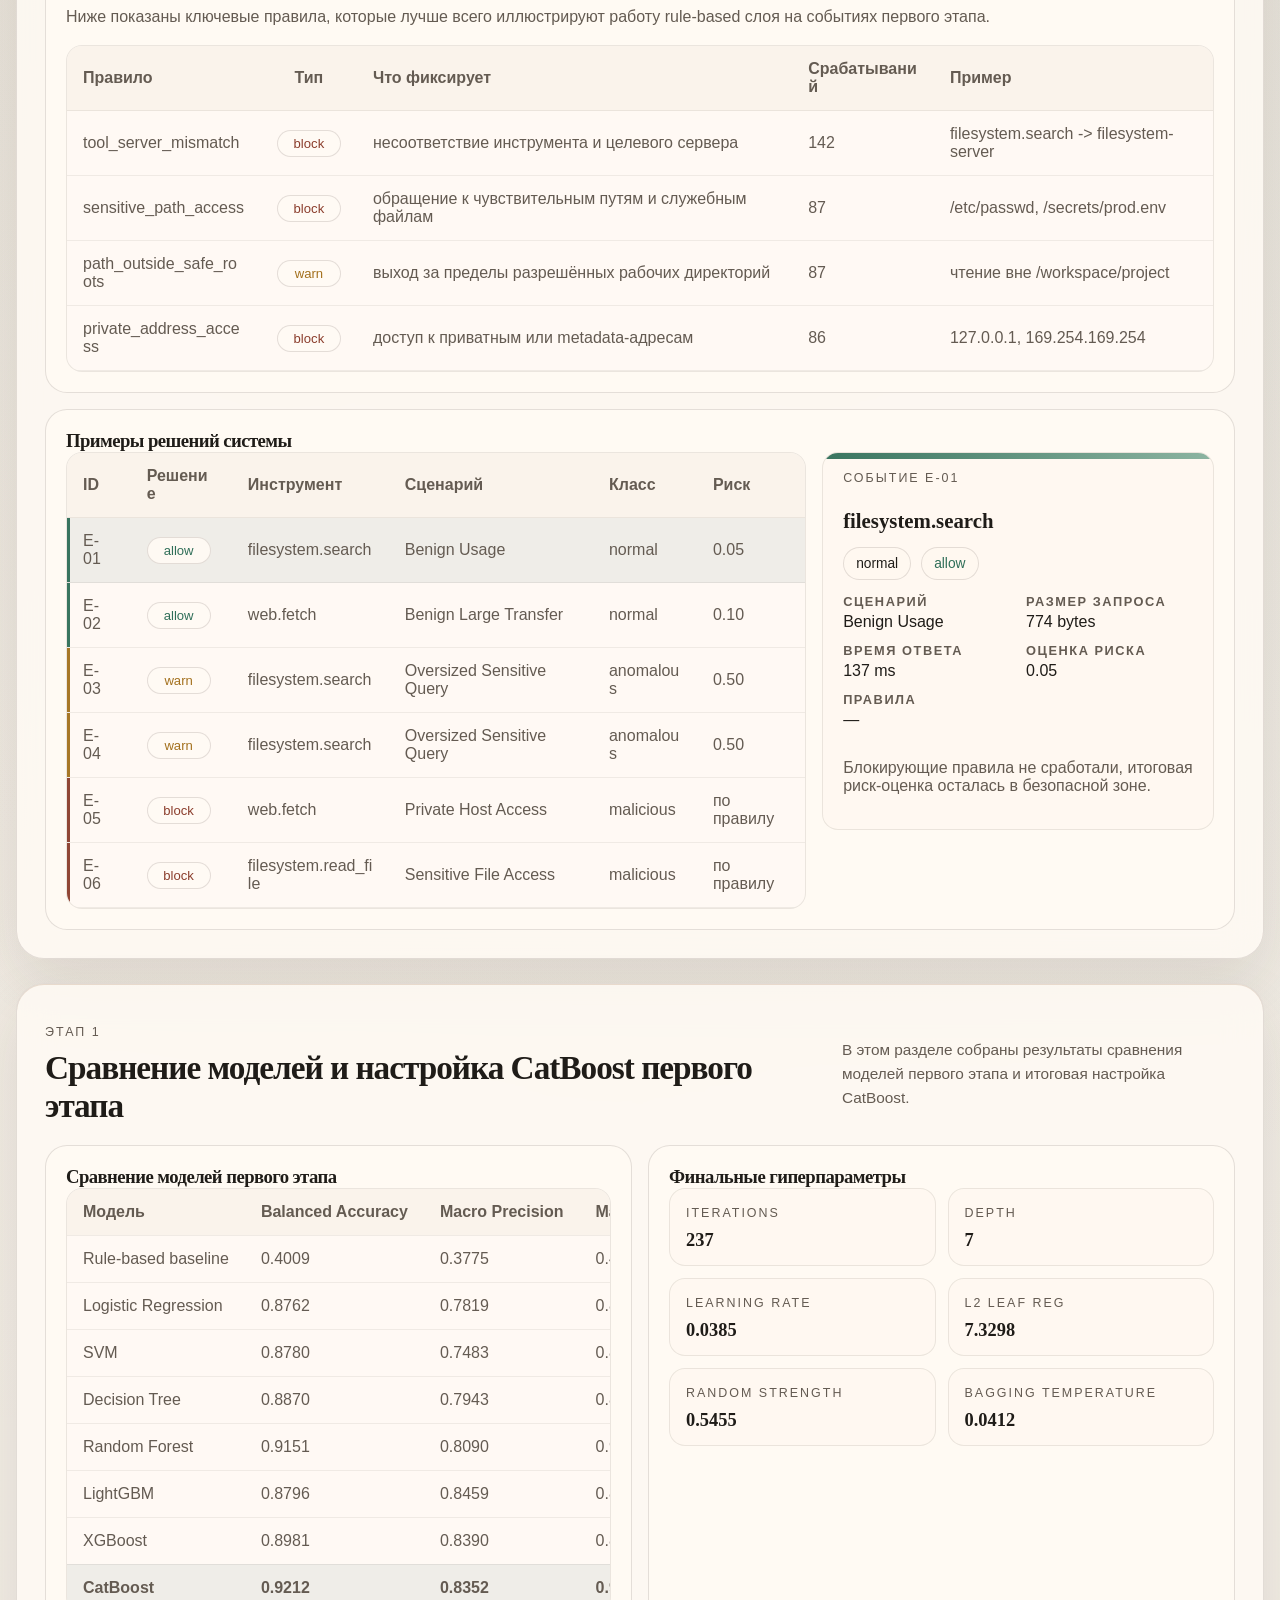
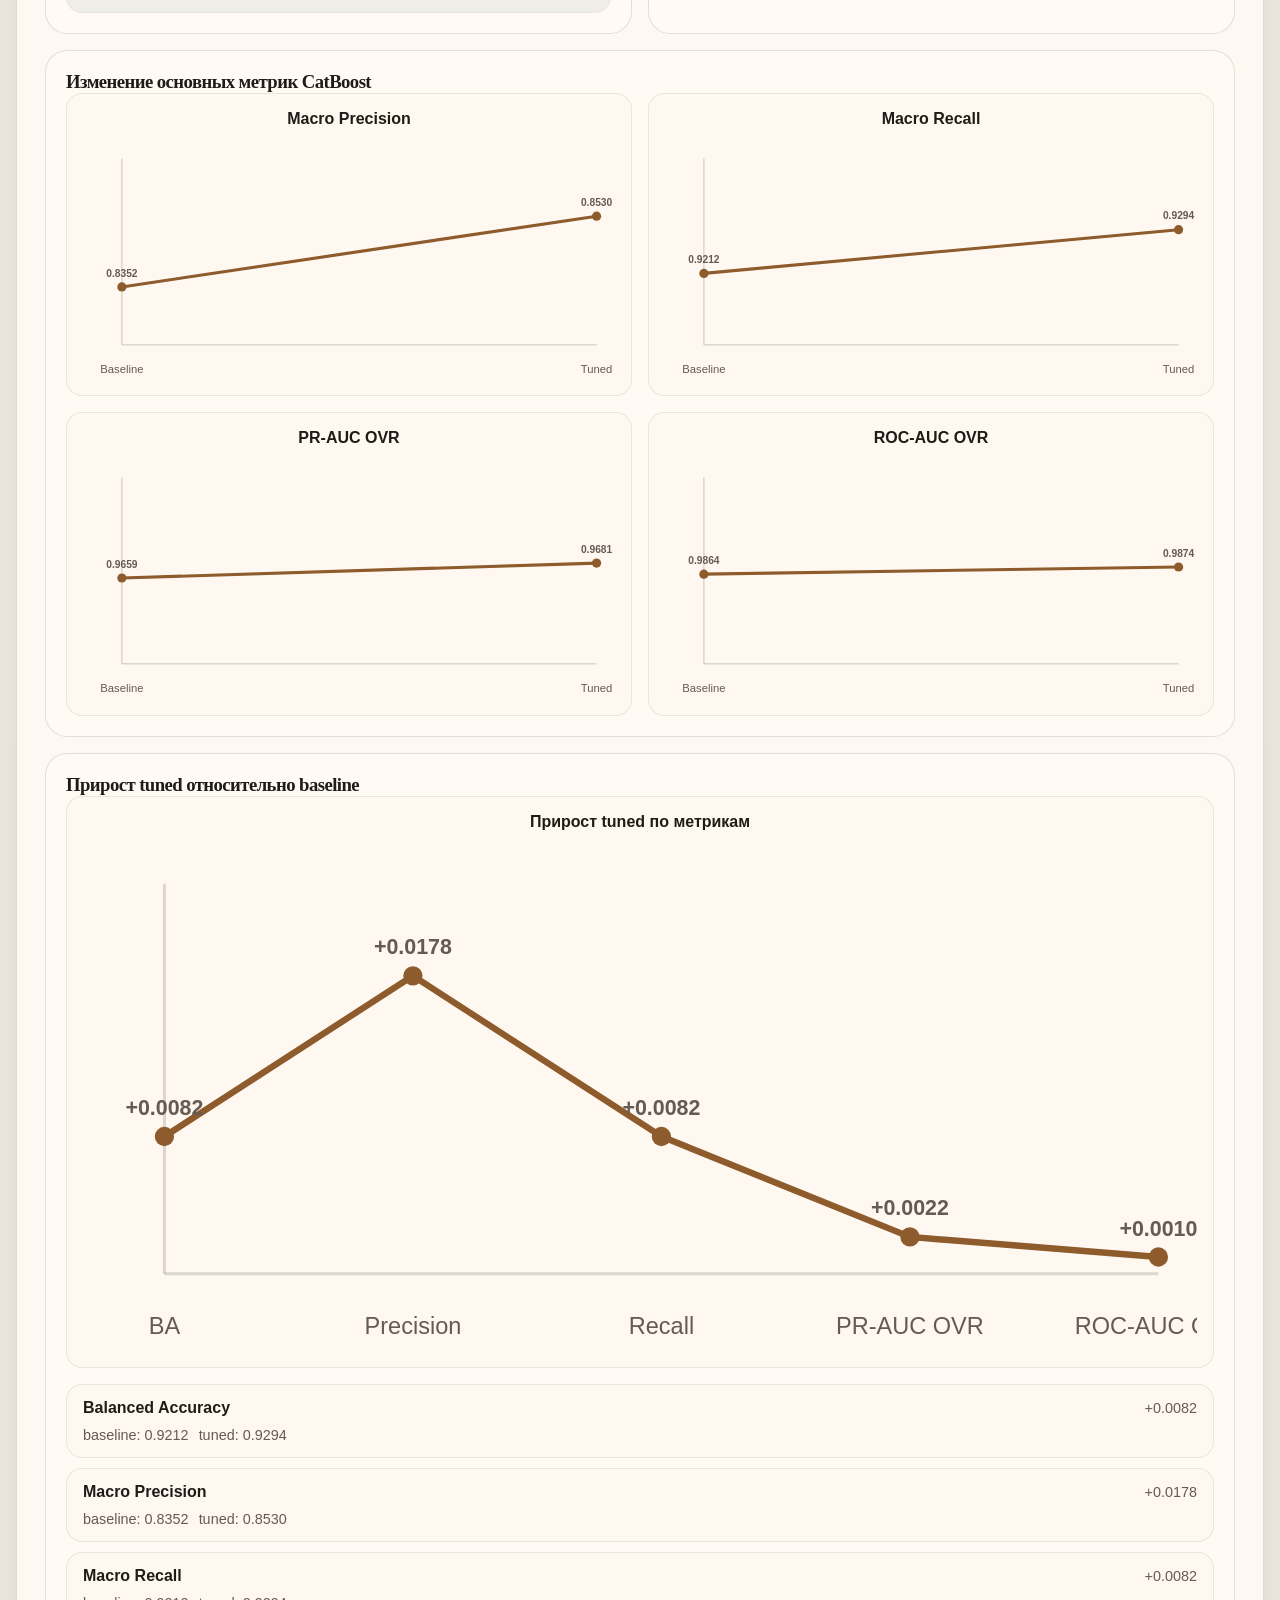
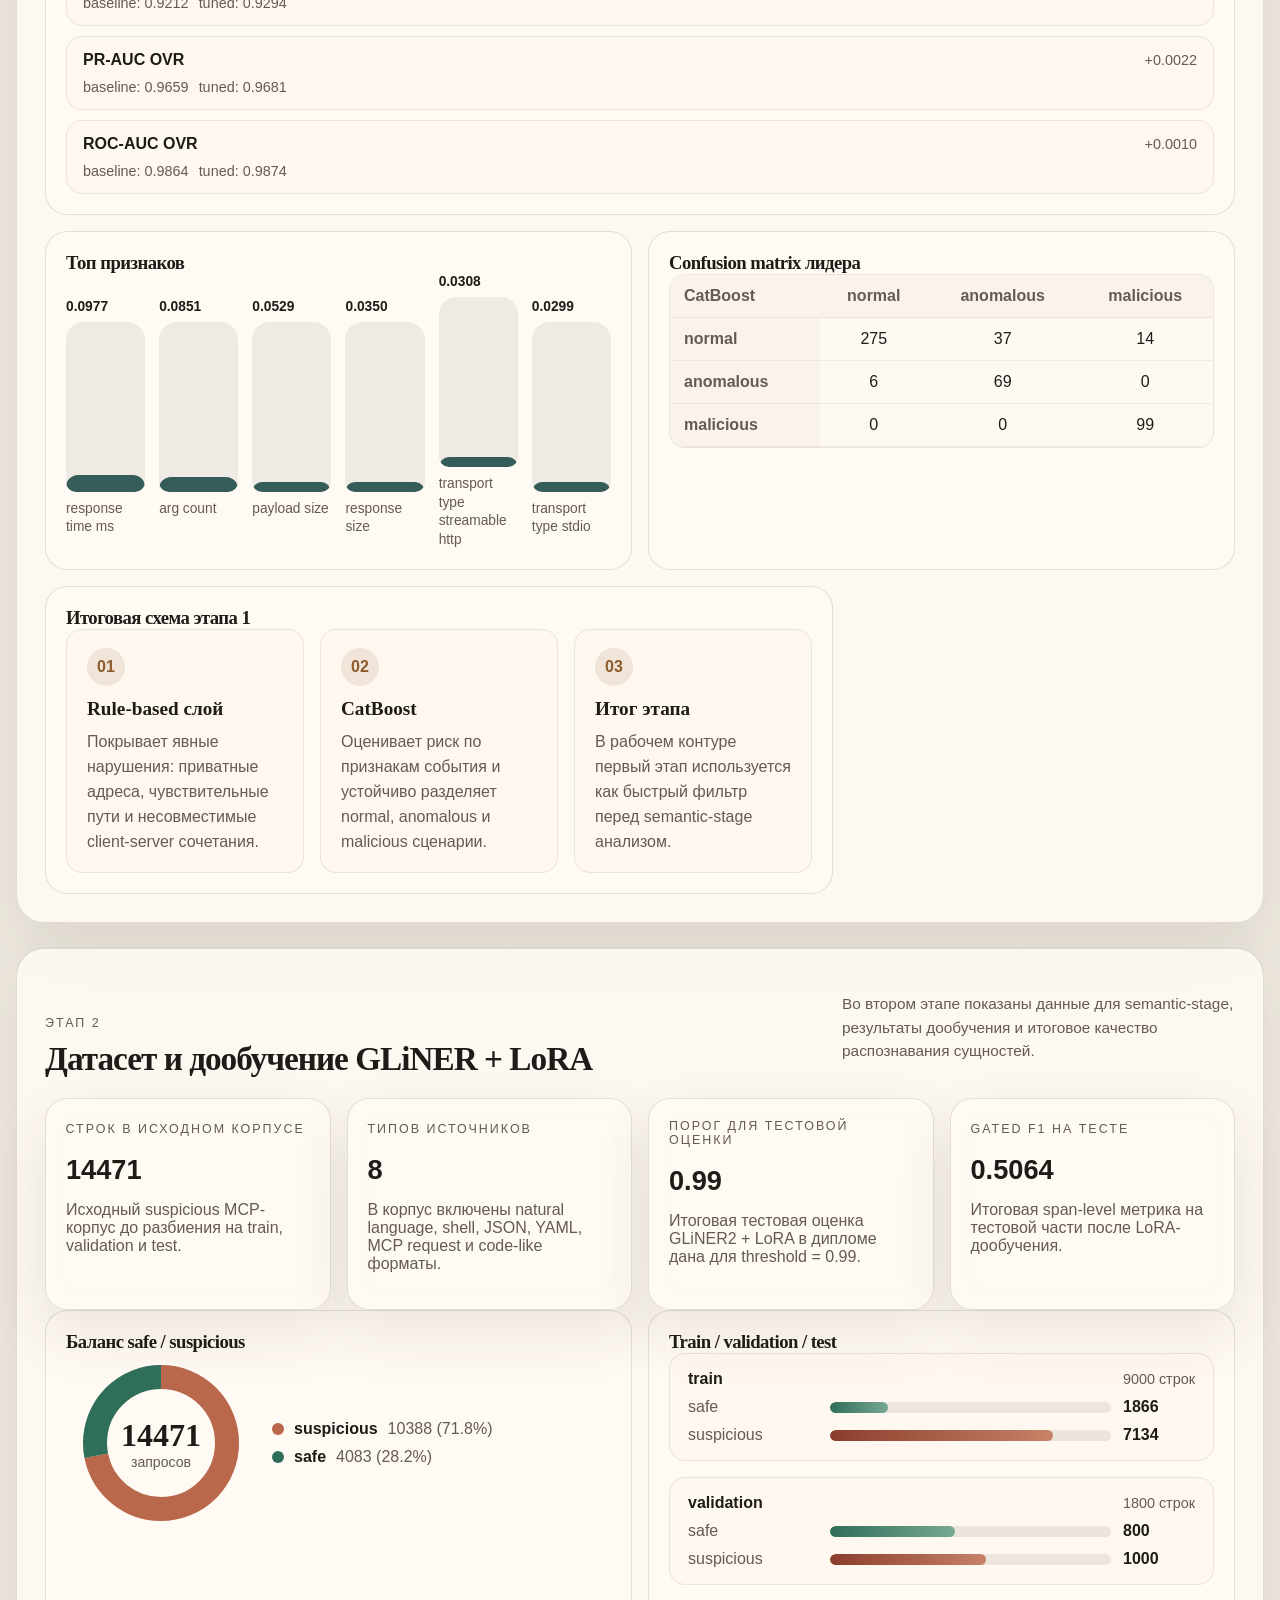
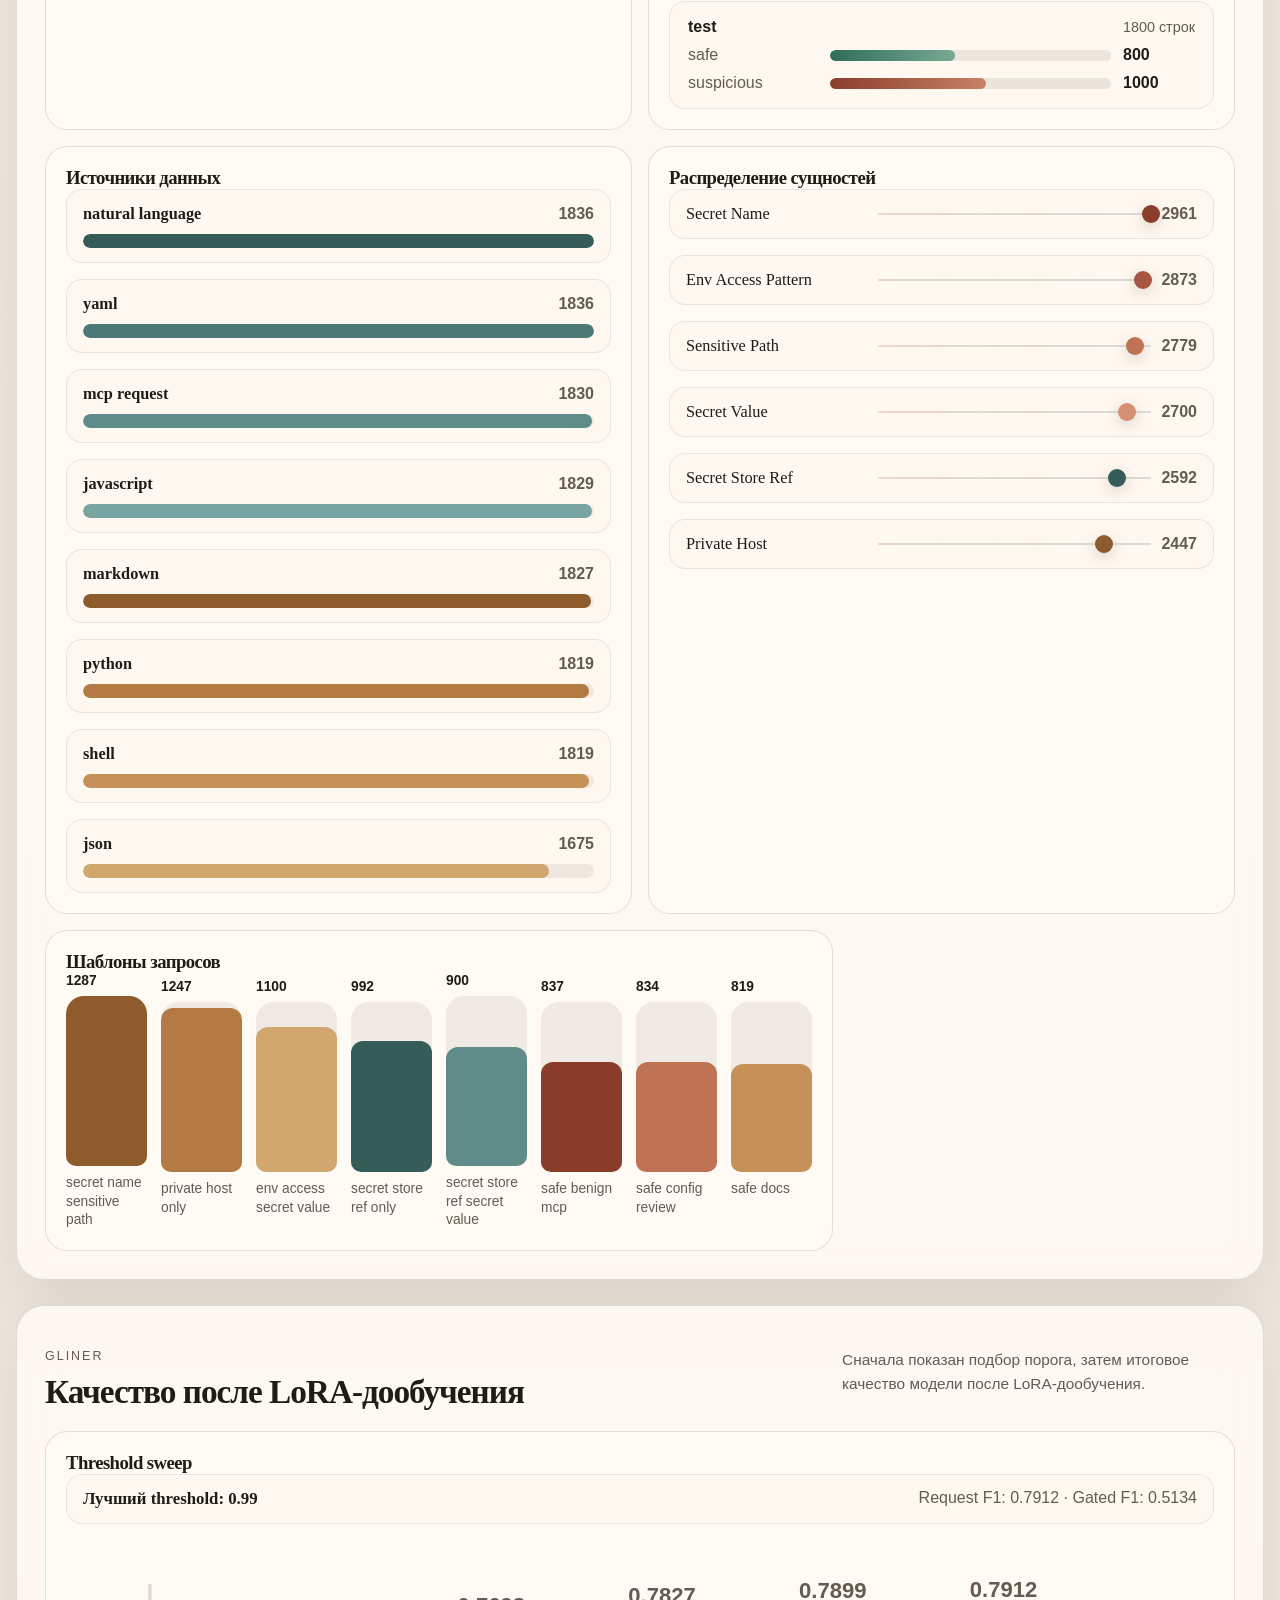
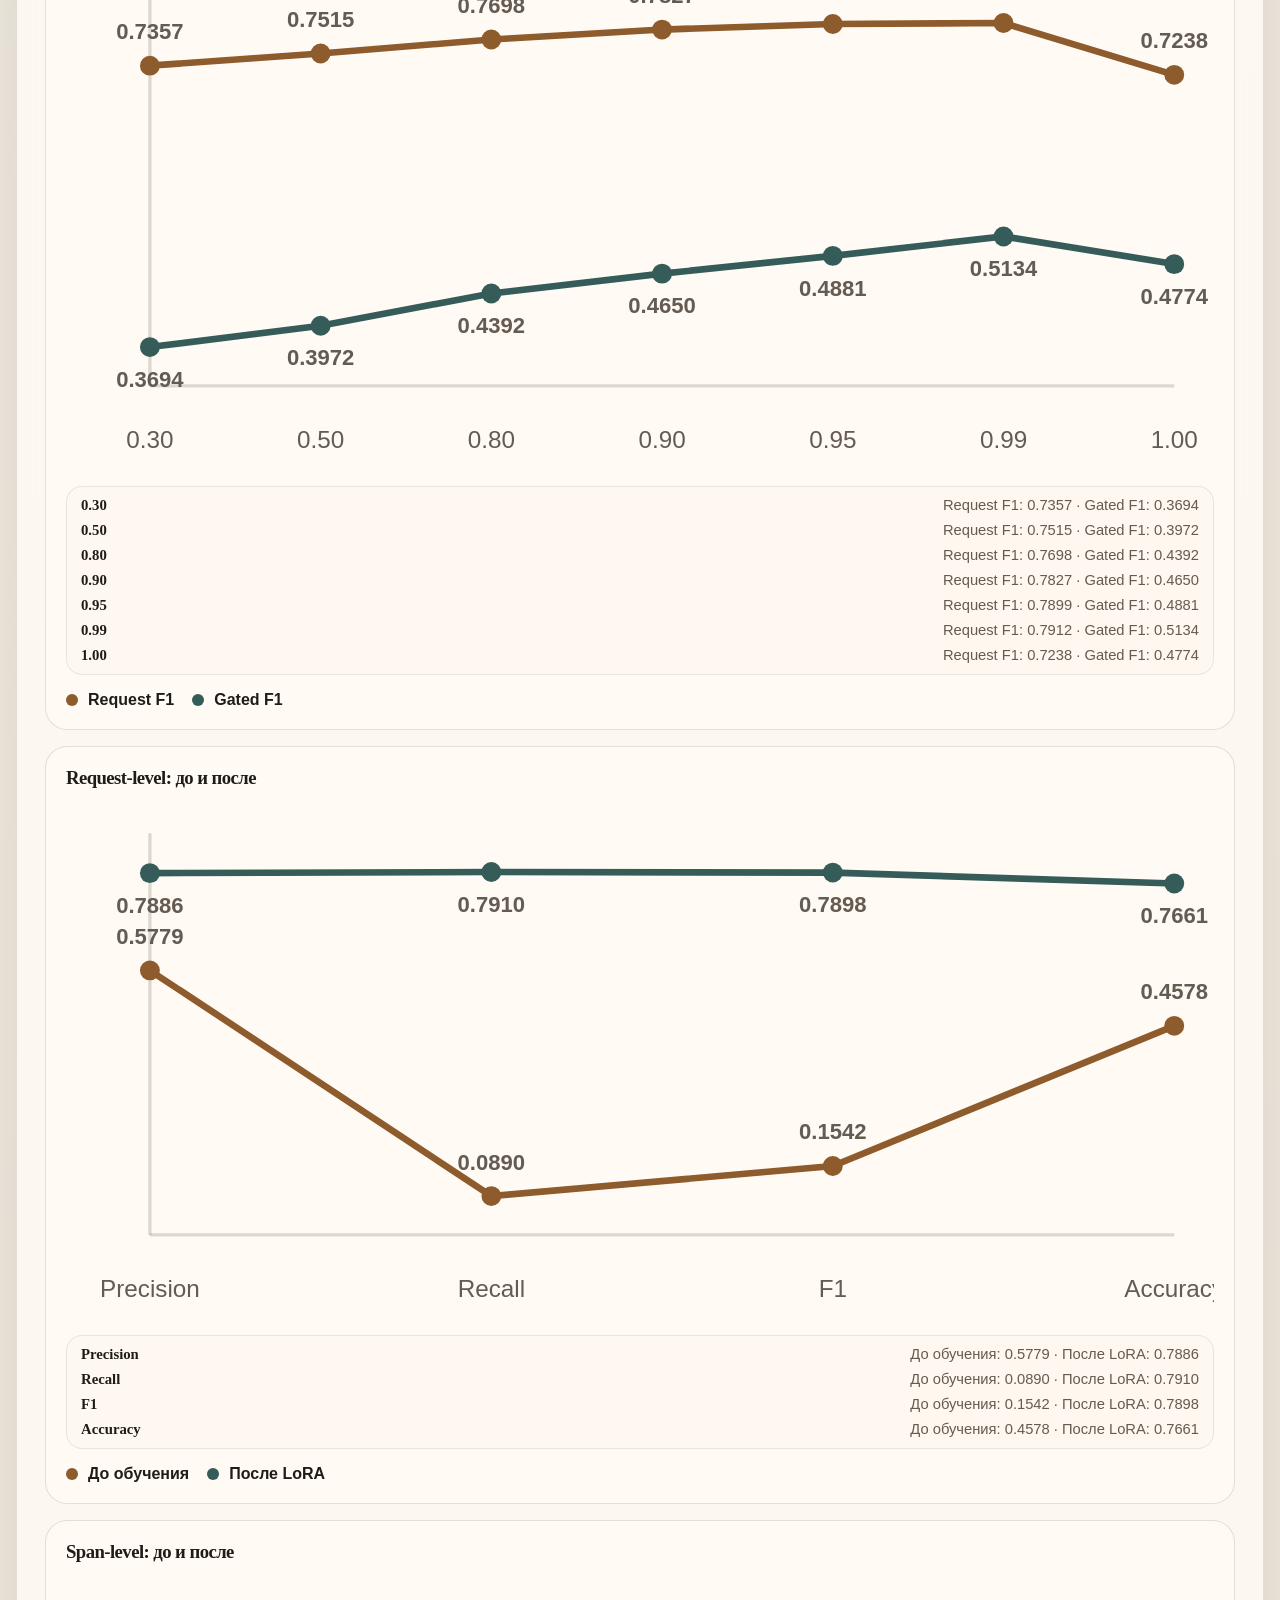
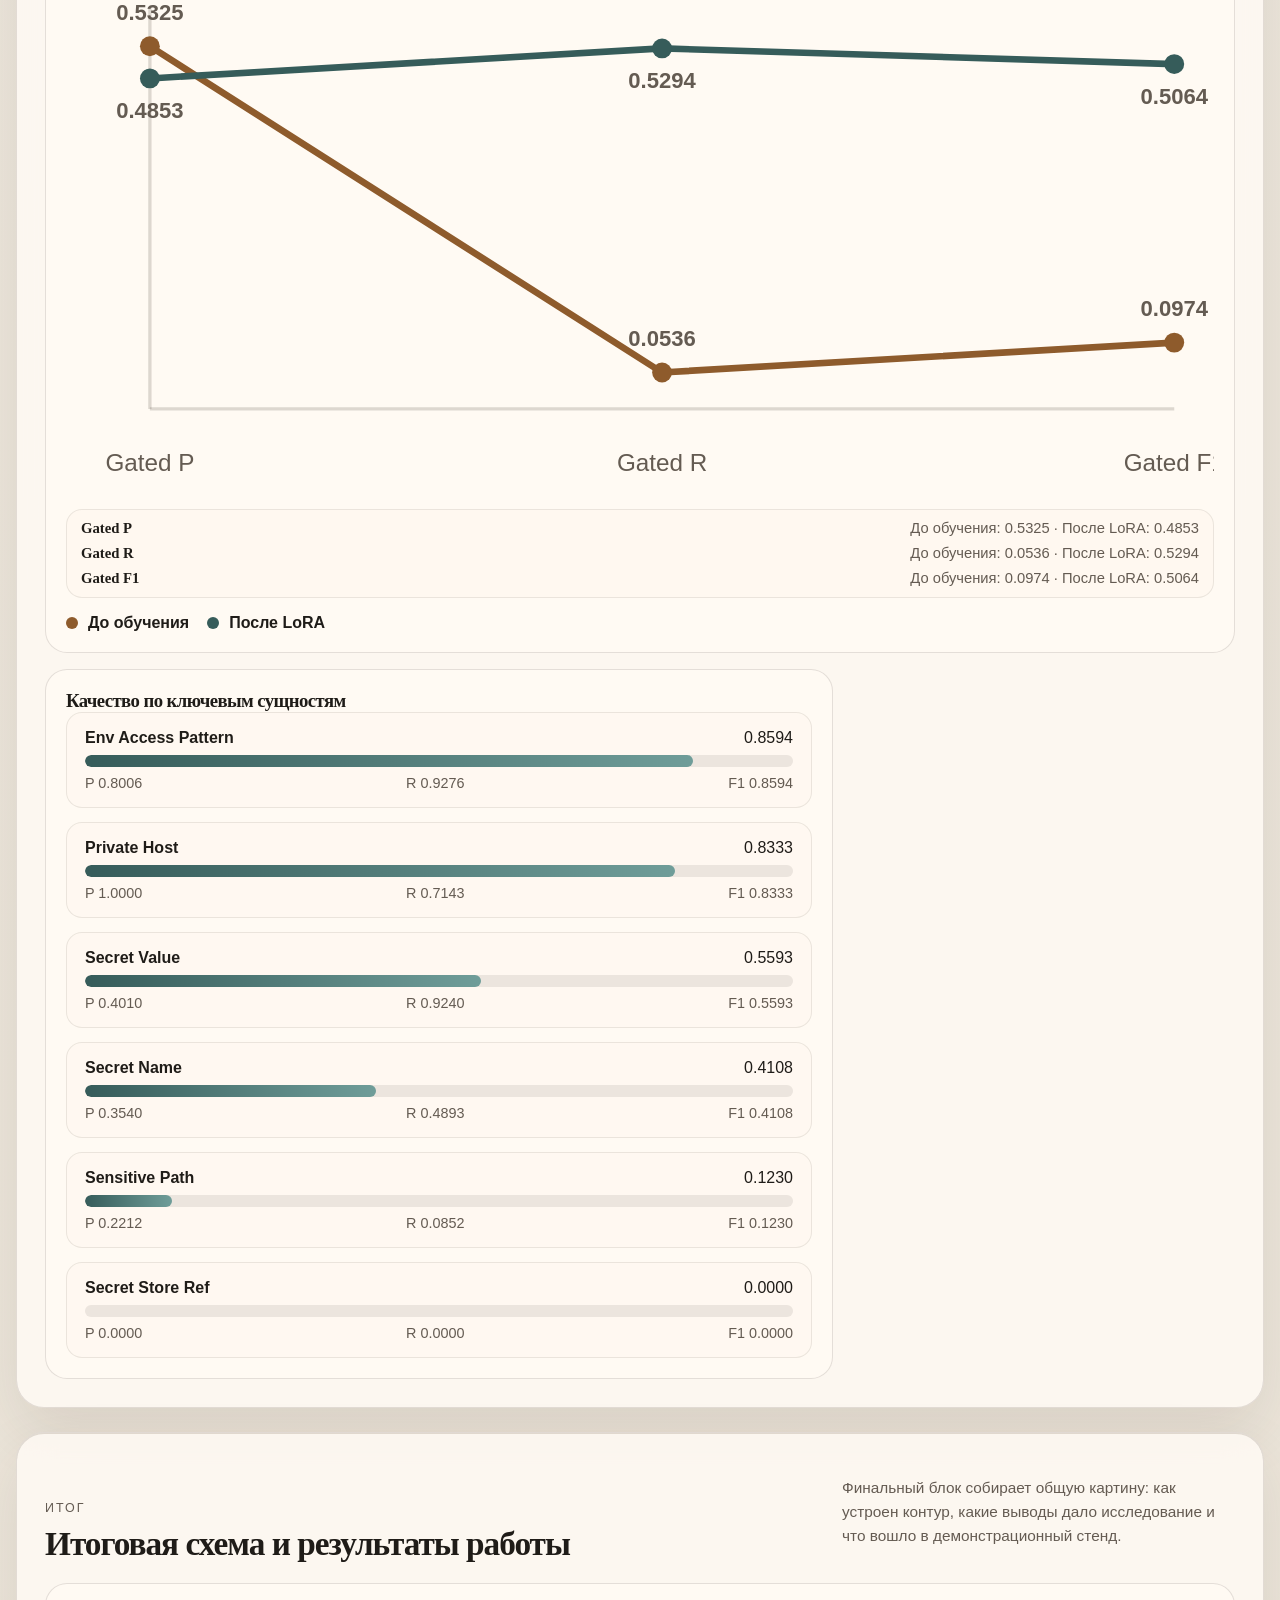
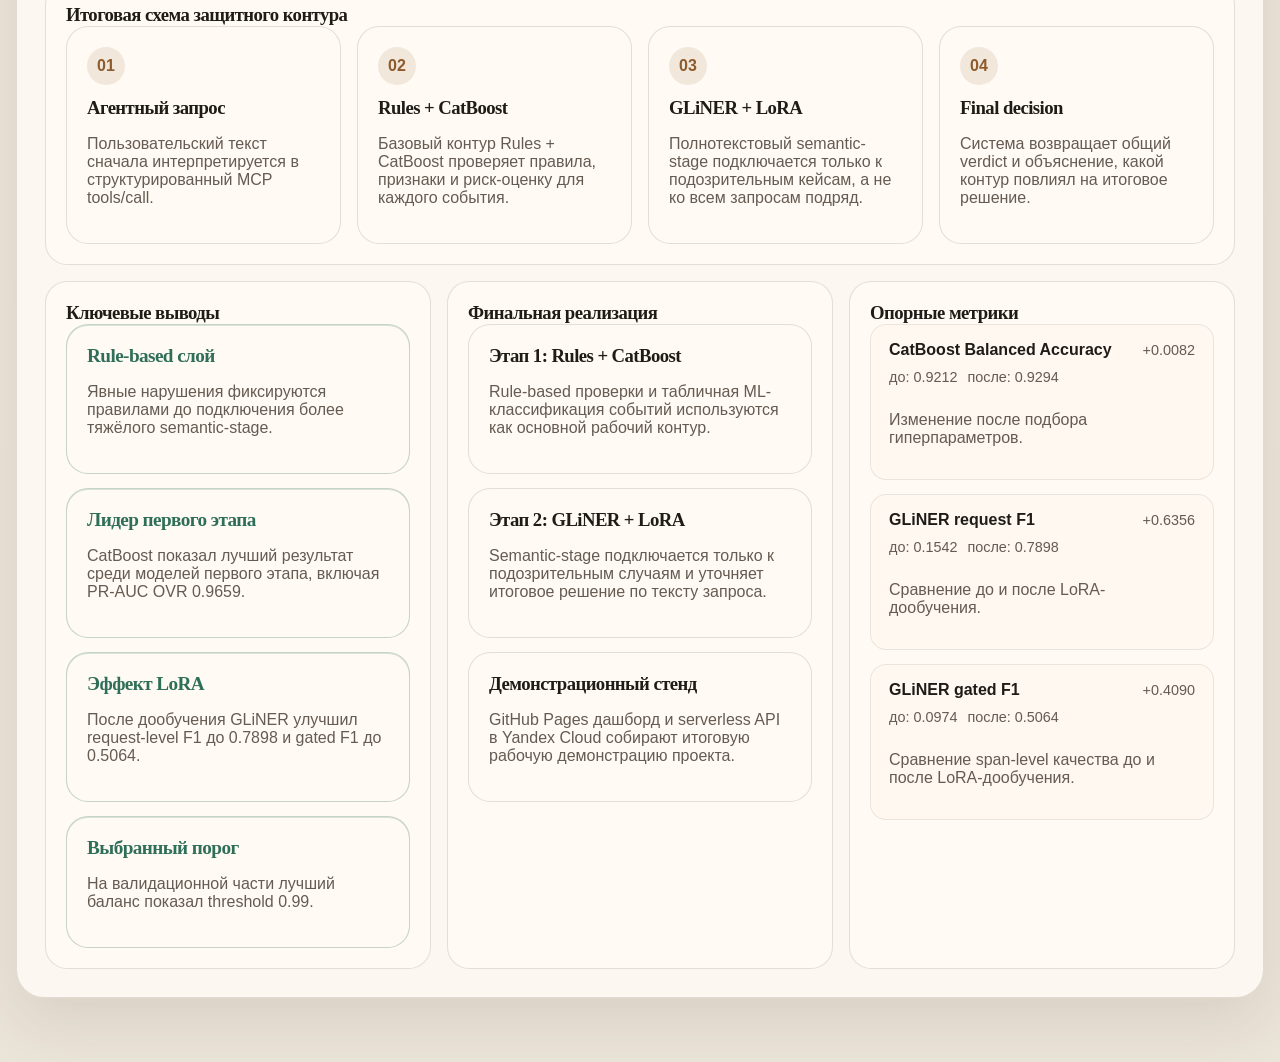
==== commit b825df1d: "Add files via upload" ====
--- a/dashboard/index.html
+++ b/dashboard/index.html
@@ -4,7 +4,7 @@
     <meta charset="UTF-8" />
     <meta name="viewport" content="width=device-width, initial-scale=1.0" />
     <title>MCP Firewall — аналитический дашборд</title>
-    <link rel="stylesheet" href="../assets/styles.css?v=20260525-dashboard-rework-11" />
+    <link rel="stylesheet" href="../assets/styles.css?v=20260525-dashboard-rework-14" />
   </head>
   <body data-page="dashboard">
     <div class="site-shell">
@@ -45,7 +45,7 @@
               <div id="scenario-chart"></div>
             </article>
           </div>
-          <div class="chart-grid chart-grid-lower chart-grid-halves">
+          <div class="chart-grid chart-grid-lower chart-grid-halves stage1-tools-grid">
             <article class="chart-card chart-card-wide">
               <h3>Схема train/test split</h3>
               <div id="catboost-split-grid" class="scheme-grid"></div>
@@ -201,10 +201,40 @@
             </article>
           </div>
         </section>
+
+        <section class="panel panel-summary">
+          <div class="section-head">
+            <div>
+              <p class="eyebrow">Итог</p>
+              <h2>Итоговая схема и результаты работы</h2>
+            </div>
+            <p class="section-note">Финальный блок собирает общую картину: как устроен контур, какие выводы дало исследование и что вошло в демонстрационный стенд.</p>
+          </div>
+          <div class="chart-grid chart-grid-single">
+            <article class="chart-card chart-card-wide">
+              <h3>Итоговая схема защитного контура</h3>
+              <div id="architecture-grid" class="pipeline-grid dashboard-pipeline"></div>
+            </article>
+          </div>
+          <div class="chart-grid chart-grid-lower focus-grid">
+            <article class="focus-card">
+              <h3>Ключевые выводы</h3>
+              <div id="final-findings" class="compact-panel"></div>
+            </article>
+            <article class="focus-card">
+              <h3>Финальная реализация</h3>
+              <div id="final-implementation" class="compact-panel"></div>
+            </article>
+            <article class="focus-card">
+              <h3>Опорные метрики</h3>
+              <div id="summary-metrics" class="compact-panel"></div>
+            </article>
+          </div>
+        </section>
       </main>
     </div>
 
-    <script src="../assets/site-config.js?v=20260525-dashboard-rework-11"></script>
-    <script src="../assets/app.js?v=20260525-dashboard-rework-11"></script>
+    <script src="../assets/site-config.js?v=20260525-dashboard-rework-14"></script>
+    <script src="../assets/app.js?v=20260525-dashboard-rework-14"></script>
   </body>
 </html>
--- a/assets/styles.css
+++ b/assets/styles.css
@@ -349,7 +349,11 @@
 }
 
 .stage1-top-grid {
-  grid-template-columns: minmax(320px, 0.86fr) minmax(520px, 1.14fr);
+  grid-template-columns: minmax(280px, 0.72fr) minmax(620px, 1.28fr);
+}
+
+.stage1-tools-grid {
+  grid-template-columns: minmax(320px, 0.82fr) minmax(540px, 1.18fr);
 }
 
 .chart-grid-halves .chart-card-wide {
@@ -623,6 +627,13 @@
   align-items: center;
 }
 
+.donut-visual {
+  position: relative;
+  width: 180px;
+  height: 180px;
+  margin: 0 auto;
+}
+
 .donut-chart {
   width: 180px;
   height: 180px;
@@ -643,8 +654,10 @@
 }
 
 .donut-center {
-  margin-top: -124px;
-  display: grid;
+  position: absolute;
+  inset: 0;
+  display: grid;
+  align-content: center;
   justify-items: center;
   text-align: center;
   pointer-events: none;
@@ -735,20 +748,22 @@
 }
 
 #scenario-chart .vbar-chart {
-  grid-template-columns: repeat(7, minmax(0, 1fr));
+  grid-template-columns: repeat(8, minmax(0, 1fr));
+  gap: 10px;
+}
+
+#scenario-chart .vbar-item {
+  grid-template-rows: auto 170px minmax(3.2em, auto);
+}
+
+#scenario-chart .vbar-label {
+  min-height: 3.2em;
+  font-size: 0.8rem;
+  line-height: 1.2;
+}
+
+#label-chart .chart-legend {
   gap: 12px;
-}
-
-#scenario-chart .vbar-item {
-  grid-template-rows: auto 170px minmax(5.6em, auto);
-}
-
-#scenario-chart .vbar-label {
-  min-height: 5.6em;
-}
-
-#label-chart .chart-legend {
-  gap: 14px;
 }
 
 #label-chart .chart-shell-donut {
@@ -756,15 +771,16 @@
   align-items: start;
 }
 
+#label-chart .donut-visual {
+  width: 150px;
+  height: 150px;
+}
+
 #label-chart .donut-chart {
   width: 150px;
   height: 150px;
 }
 
-#label-chart .donut-center {
-  margin-top: -108px;
-}
-
 #label-chart .legend-item {
   display: flex;
   align-items: baseline;
@@ -788,8 +804,8 @@
 }
 
 #scenario-chart .vbar-chart {
-  grid-template-columns: repeat(7, minmax(0, 1fr));
-  gap: 12px;
+  grid-template-columns: repeat(8, minmax(0, 1fr));
+  gap: 10px;
   min-height: 210px;
 }
 
@@ -798,11 +814,13 @@
 }
 
 #scenario-chart .vbar-item {
-  grid-template-rows: auto 170px minmax(5.8em, auto);
+  grid-template-rows: auto 170px minmax(3.2em, auto);
 }
 
 #scenario-chart .vbar-label {
-  min-height: 5.8em;
+  min-height: 3.2em;
+  font-size: 0.8rem;
+  line-height: 1.2;
 }
 
 .vbar-value {
@@ -1015,14 +1033,27 @@
 }
 
 .tool-column-card .bar-meta {
+  display: grid;
+  grid-template-columns: minmax(0, 1fr) auto;
   align-items: start;
+  column-gap: 10px;
 }
 
 .tool-column-card .bar-meta strong,
 .tool-column-card .bar-meta span {
   min-width: 0;
+}
+
+.tool-column-card .bar-meta strong {
   overflow-wrap: anywhere;
   word-break: break-word;
+  line-height: 1.15;
+}
+
+.tool-column-card .bar-meta span {
+  white-space: nowrap;
+  text-align: right;
+  font-variant-numeric: tabular-nums;
 }
 
 .param-grid {
@@ -1359,11 +1390,21 @@
 .inline-badge {
   display: inline-flex;
   align-items: center;
+  justify-content: center;
   padding: 6px 10px;
+  min-width: 64px;
   border-radius: 999px;
   border: 1px solid var(--line);
   font-size: 0.82rem;
+  line-height: 1;
+  white-space: nowrap;
   background: rgba(255, 250, 244, 0.9);
+}
+
+.rules-table td:nth-child(2),
+.rules-table th:nth-child(2) {
+  width: 92px;
+  text-align: center;
 }
 
 .inline-badge-block {
@@ -1737,7 +1778,8 @@
   }
 
   .donut-center {
-    margin-top: -118px;
+    position: absolute;
+    inset: 0;
   }
 
   .nav-links {
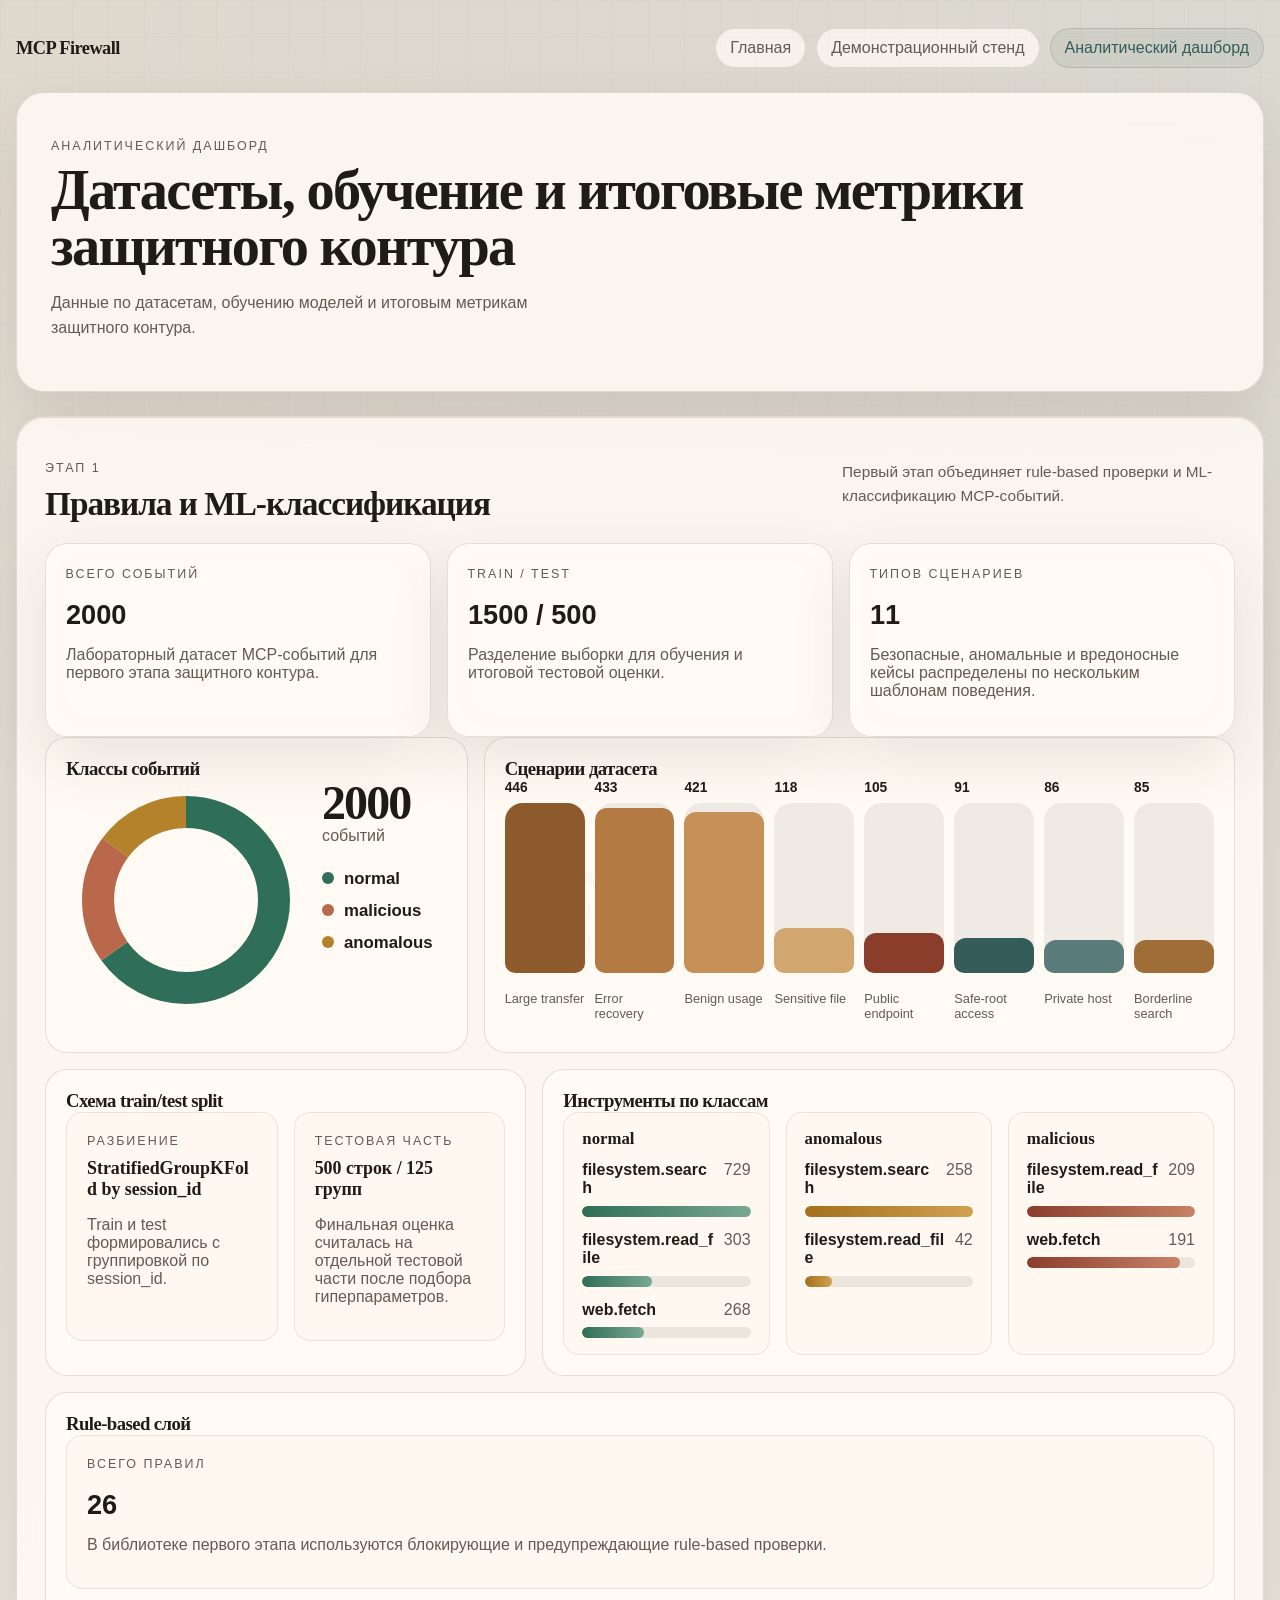
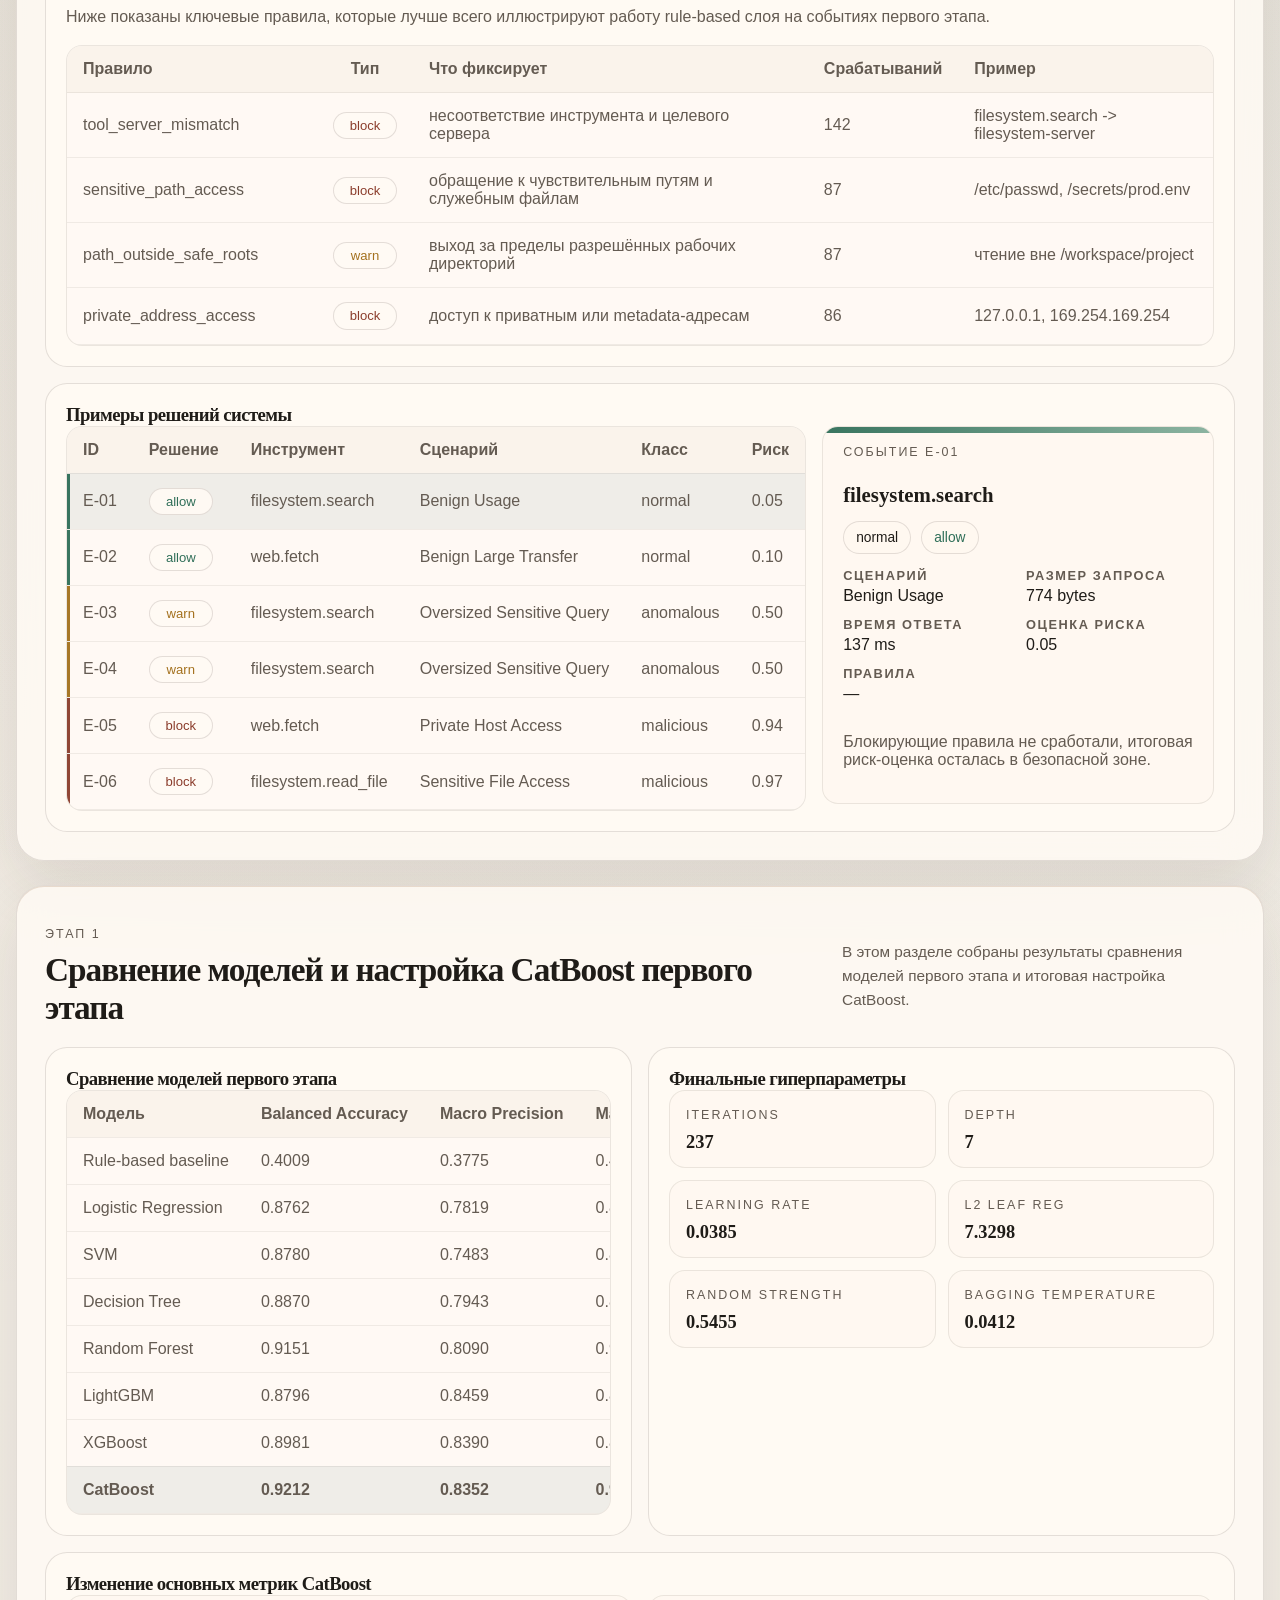
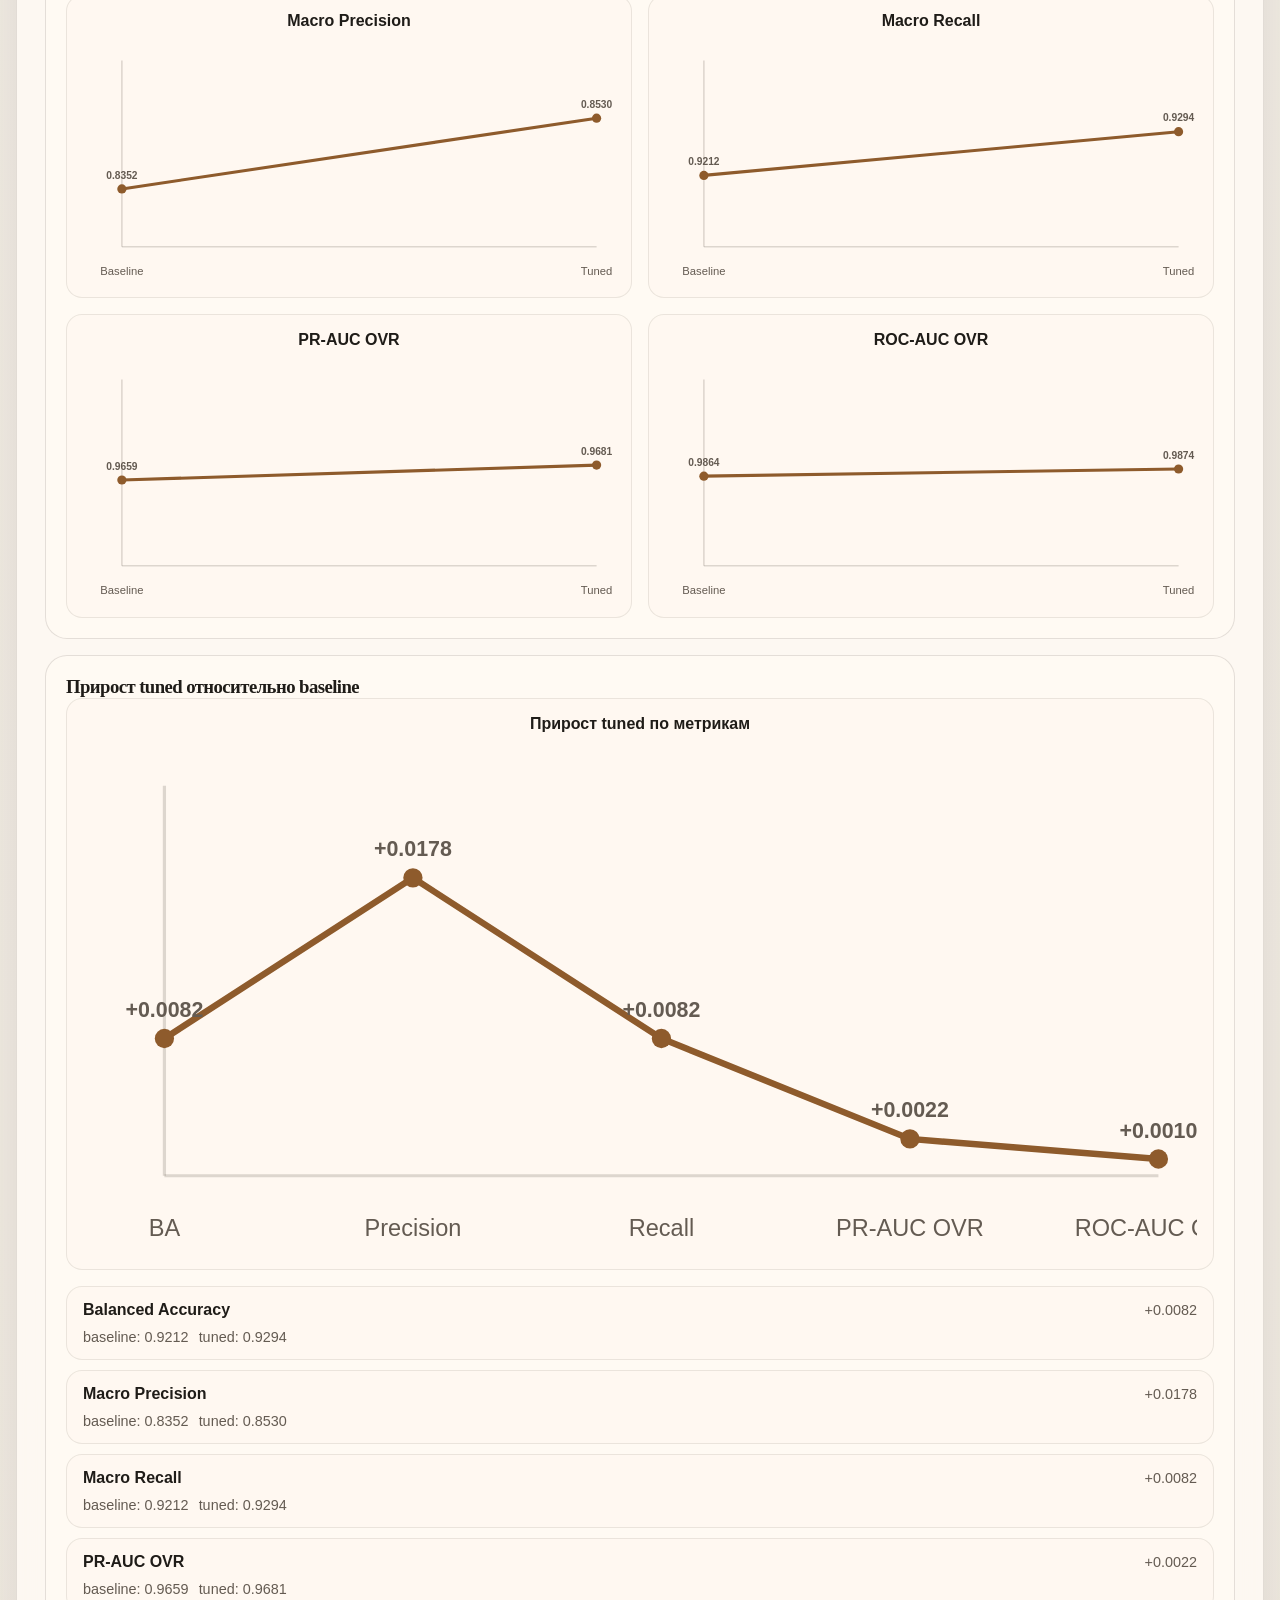
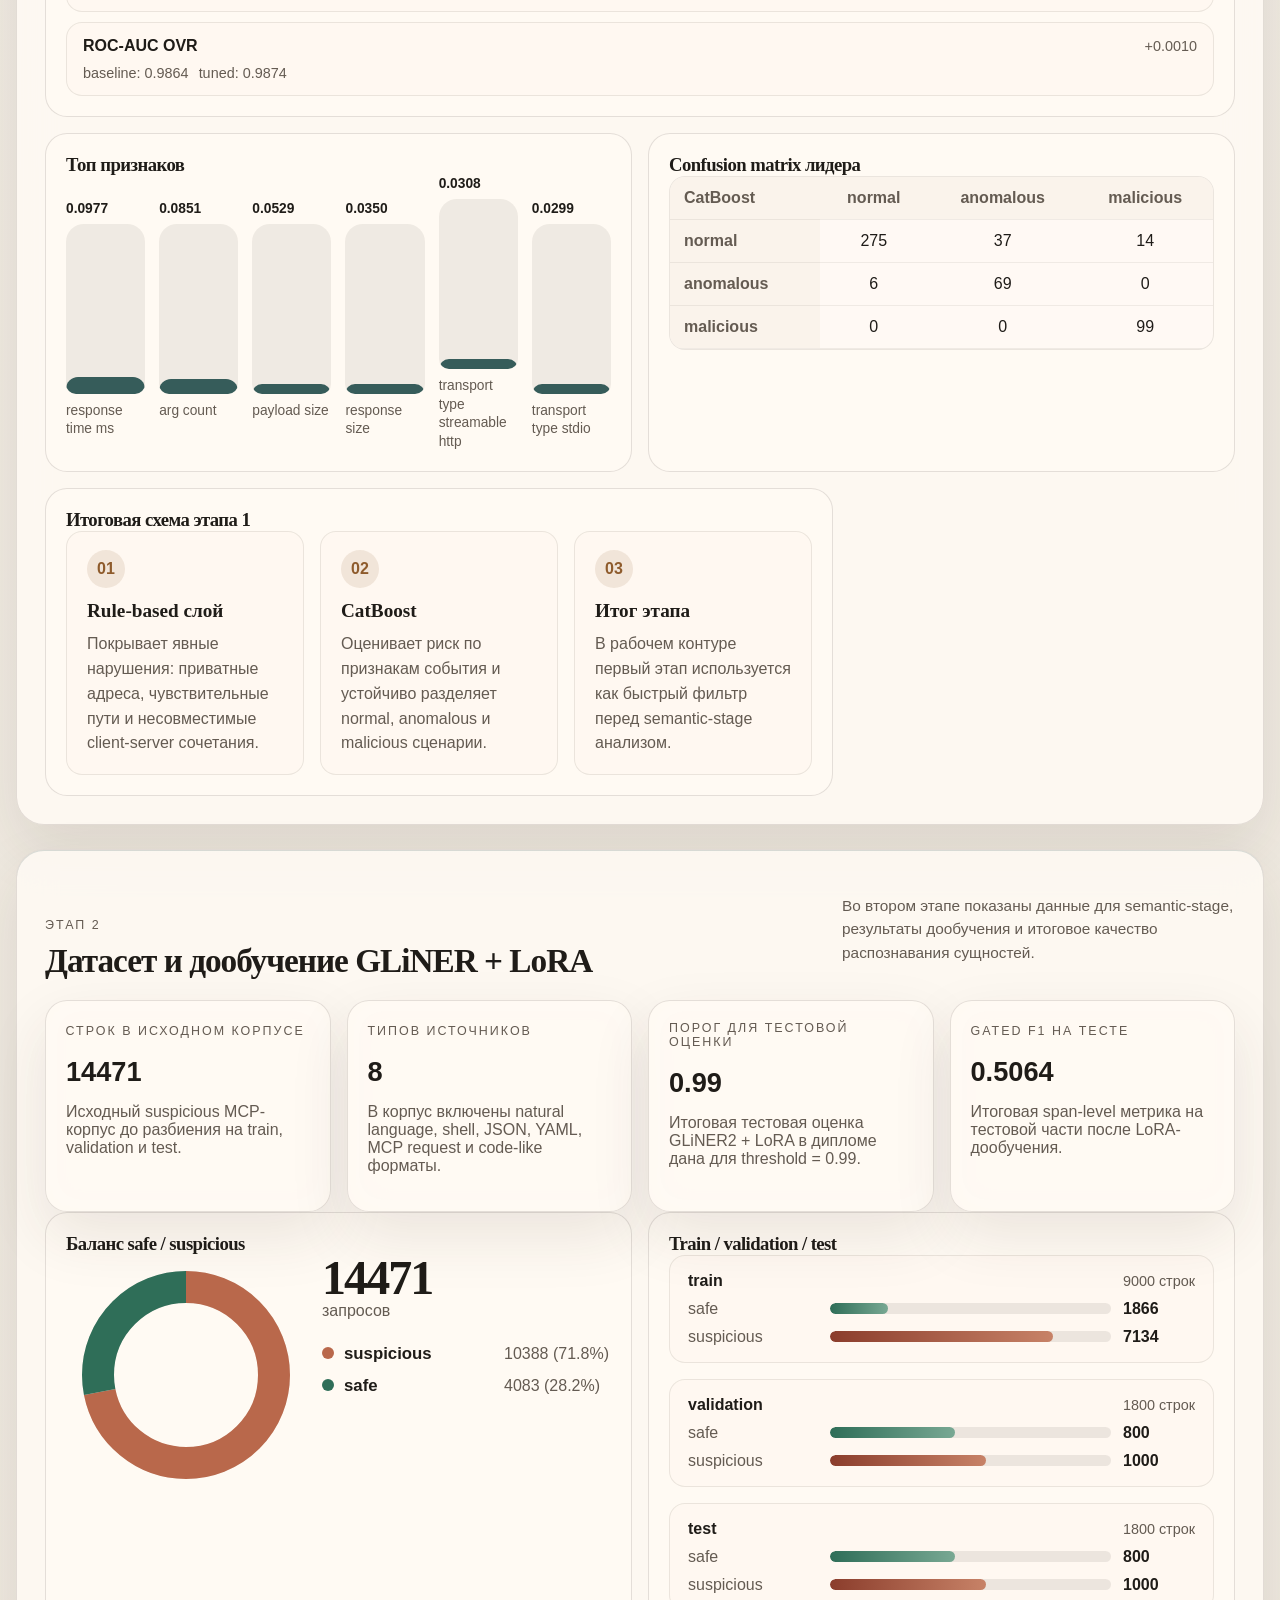
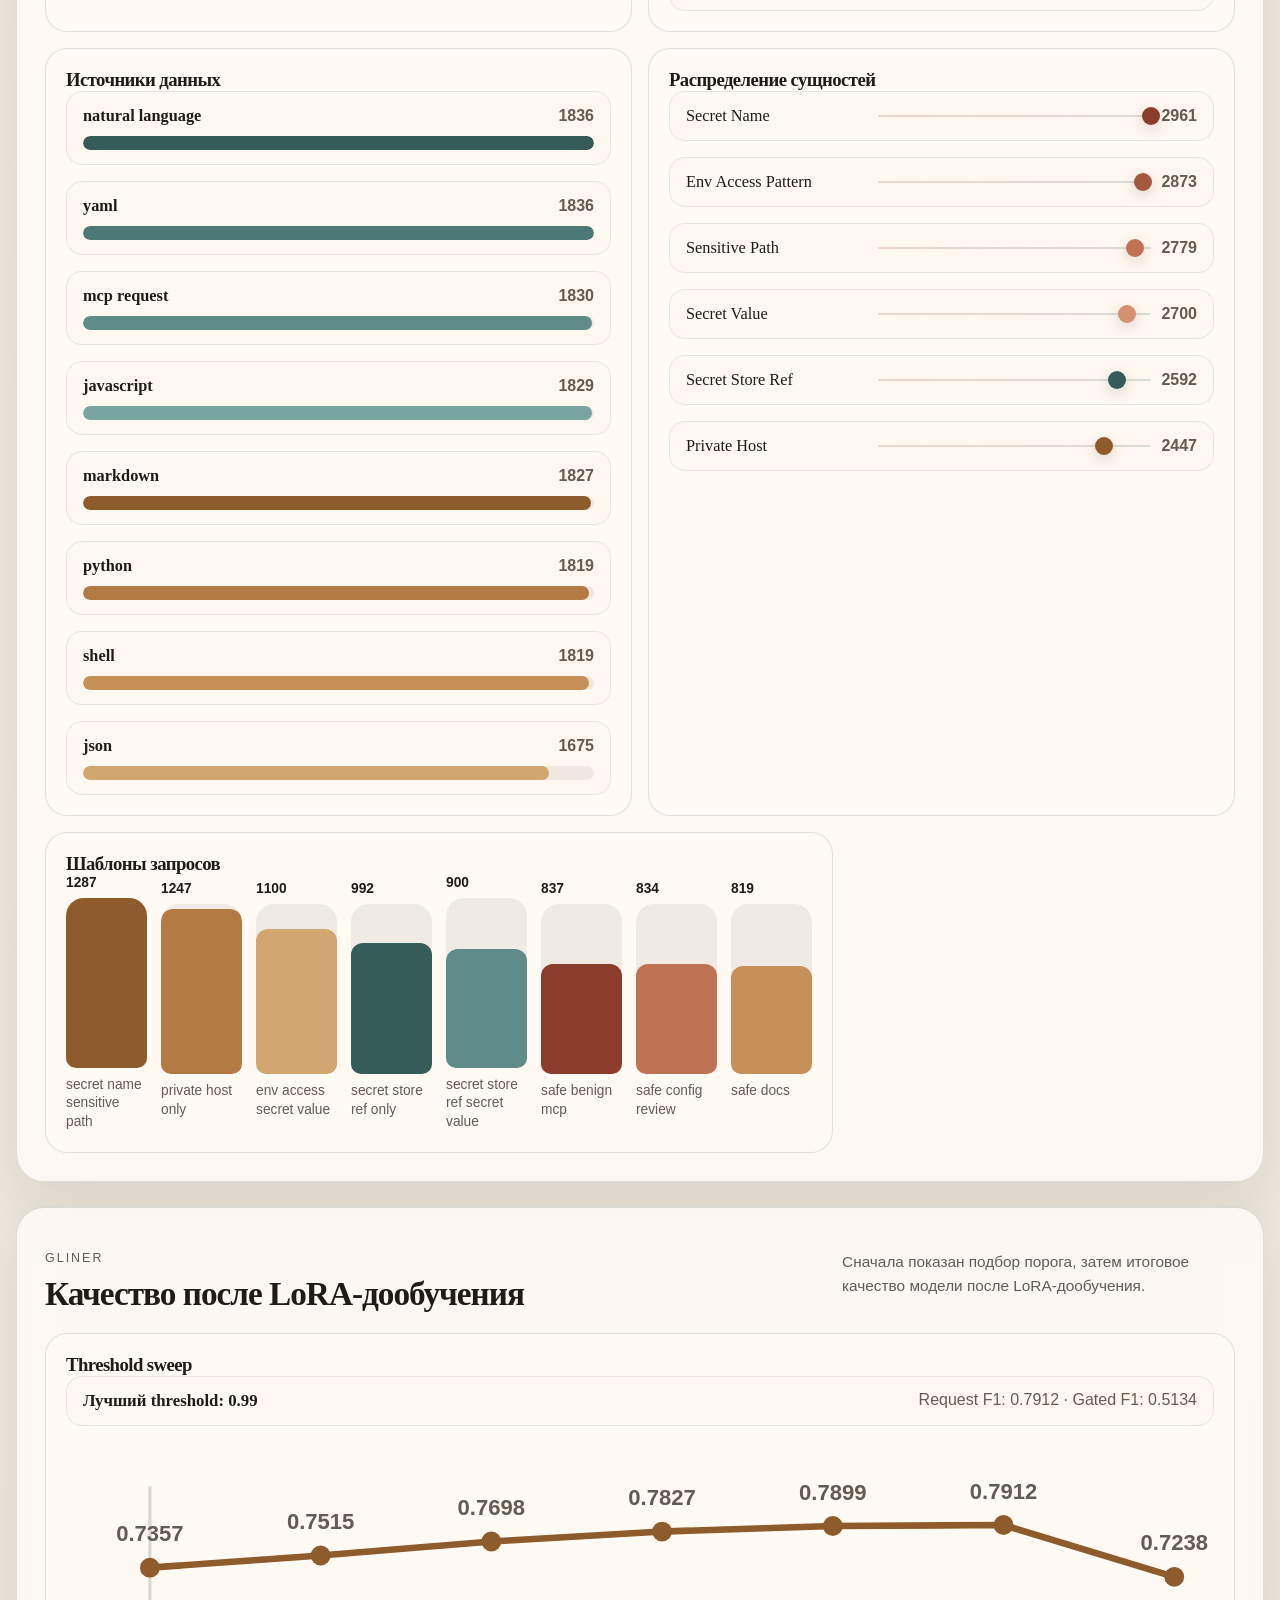
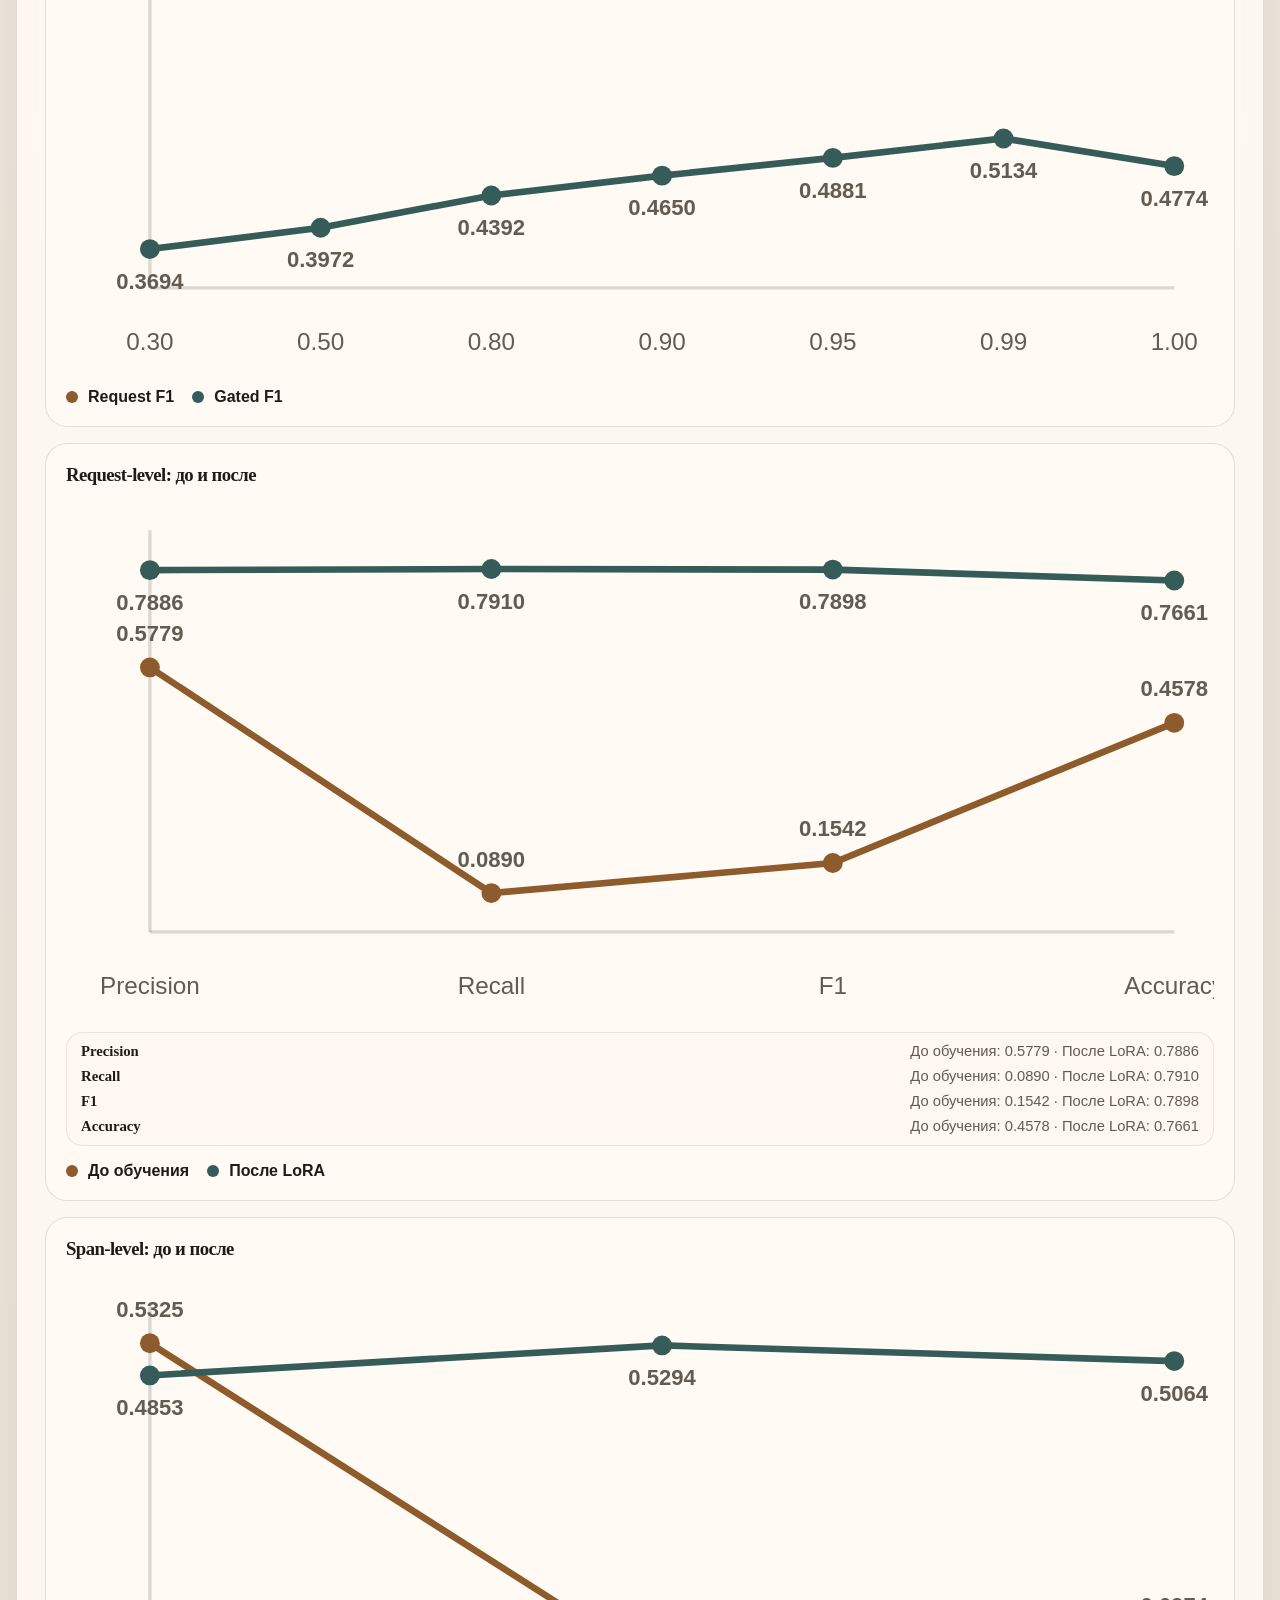
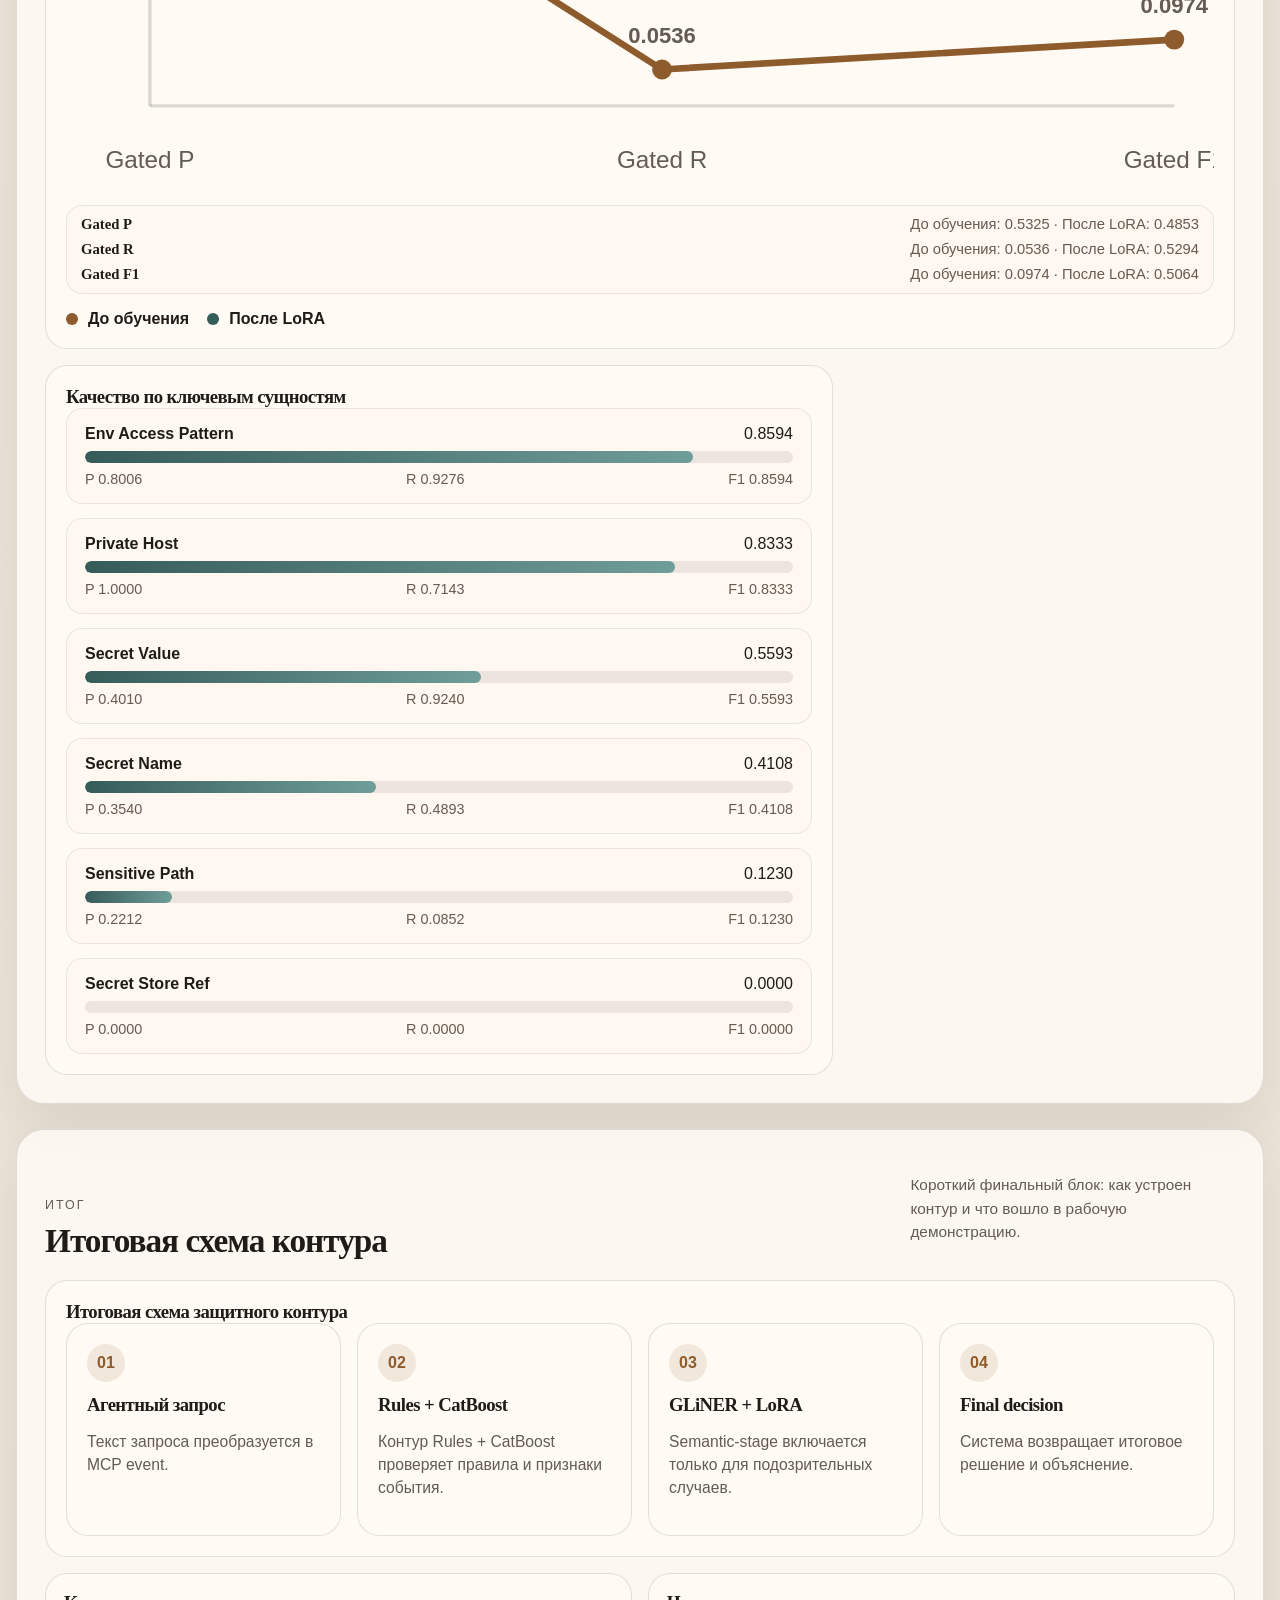
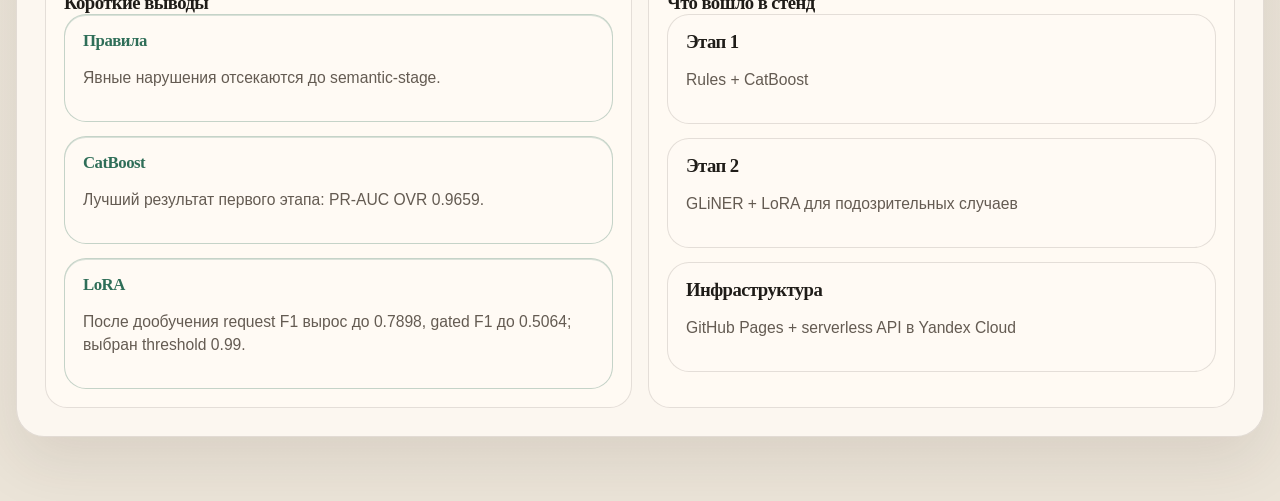
==== commit c843c235: "Add files via upload" ====
--- a/dashboard/index.html
+++ b/dashboard/index.html
@@ -4,7 +4,7 @@
     <meta charset="UTF-8" />
     <meta name="viewport" content="width=device-width, initial-scale=1.0" />
     <title>MCP Firewall — аналитический дашборд</title>
-    <link rel="stylesheet" href="../assets/styles.css?v=20260525-dashboard-rework-14" />
+    <link rel="stylesheet" href="../assets/styles.css?v=20260525-dashboard-rework-15" />
   </head>
   <body data-page="dashboard">
     <div class="site-shell">
@@ -206,9 +206,9 @@
           <div class="section-head">
             <div>
               <p class="eyebrow">Итог</p>
-              <h2>Итоговая схема и результаты работы</h2>
-            </div>
-            <p class="section-note">Финальный блок собирает общую картину: как устроен контур, какие выводы дало исследование и что вошло в демонстрационный стенд.</p>
+              <h2>Итоговая схема контура</h2>
+            </div>
+            <p class="section-note">Короткий финальный блок: как устроен контур и что вошло в рабочую демонстрацию.</p>
           </div>
           <div class="chart-grid chart-grid-single">
             <article class="chart-card chart-card-wide">
@@ -216,25 +216,21 @@
               <div id="architecture-grid" class="pipeline-grid dashboard-pipeline"></div>
             </article>
           </div>
-          <div class="chart-grid chart-grid-lower focus-grid">
+          <div class="chart-grid chart-grid-lower final-summary-grid">
             <article class="focus-card">
-              <h3>Ключевые выводы</h3>
+              <h3>Короткие выводы</h3>
               <div id="final-findings" class="compact-panel"></div>
             </article>
             <article class="focus-card">
-              <h3>Финальная реализация</h3>
+              <h3>Что вошло в стенд</h3>
               <div id="final-implementation" class="compact-panel"></div>
-            </article>
-            <article class="focus-card">
-              <h3>Опорные метрики</h3>
-              <div id="summary-metrics" class="compact-panel"></div>
             </article>
           </div>
         </section>
       </main>
     </div>
 
-    <script src="../assets/site-config.js?v=20260525-dashboard-rework-14"></script>
-    <script src="../assets/app.js?v=20260525-dashboard-rework-14"></script>
+    <script src="../assets/site-config.js?v=20260525-dashboard-rework-15"></script>
+    <script src="../assets/app.js?v=20260525-dashboard-rework-15"></script>
   </body>
 </html>
--- a/assets/styles.css
+++ b/assets/styles.css
@@ -261,8 +261,8 @@
 
 .signal-card strong {
   display: block;
-  font-size: 1.2rem;
-  margin-bottom: 8px;
+  font-size: 1.05rem;
+  margin-bottom: 6px;
 }
 
 .signal-card.signal-ready {
@@ -306,6 +306,26 @@
     var(--shadow);
 }
 
+.panel-summary .section-note {
+  max-width: 38ch;
+}
+
+.panel-summary .focus-card {
+  padding: 18px;
+}
+
+.panel-summary .signal-card,
+.panel-summary .stage-card {
+  padding: 16px 18px;
+}
+
+.panel-summary .signal-card p,
+.panel-summary .stage-card p,
+.panel-summary .pipeline-card p {
+  font-size: 0.98rem;
+  line-height: 1.45;
+}
+
 .panel-compact {
   max-width: 760px;
 }
@@ -364,8 +384,12 @@
   grid-template-columns: repeat(4, minmax(0, 1fr));
 }
 
+.final-summary-grid {
+  grid-template-columns: repeat(2, minmax(0, 1fr));
+}
+
 .dashboard-pipeline .pipeline-card {
-  min-height: 200px;
+  min-height: 160px;
 }
 
 .pipeline-step {
@@ -766,19 +790,43 @@
   gap: 12px;
 }
 
-#label-chart .chart-shell-donut {
-  grid-template-columns: 150px minmax(0, 1fr);
+#label-chart .chart-shell-donut,
+#gliner-balance-chart .chart-shell-donut {
+  grid-template-columns: 240px minmax(0, 1fr);
   align-items: start;
 }
 
-#label-chart .donut-visual {
-  width: 150px;
-  height: 150px;
-}
-
-#label-chart .donut-chart {
-  width: 150px;
-  height: 150px;
+#label-chart .donut-visual,
+#gliner-balance-chart .donut-visual {
+  width: 240px;
+  height: 240px;
+}
+
+#label-chart .donut-chart,
+#gliner-balance-chart .donut-chart {
+  width: 240px;
+  height: 240px;
+}
+
+#label-chart .legend-total,
+#gliner-balance-chart .legend-total {
+  display: grid;
+  gap: 2px;
+  margin-bottom: 12px;
+}
+
+#label-chart .legend-total strong,
+#gliner-balance-chart .legend-total strong {
+  font-family: "Iowan Old Style", "Palatino Linotype", serif;
+  font-size: 3rem;
+  line-height: 0.95;
+  letter-spacing: -0.04em;
+}
+
+#label-chart .legend-total span,
+#gliner-balance-chart .legend-total span {
+  color: var(--muted);
+  font-size: 1rem;
 }
 
 #label-chart .legend-item {
@@ -787,12 +835,34 @@
   gap: 10px;
 }
 
+#gliner-balance-chart .chart-legend {
+  gap: 12px;
+}
+
+#gliner-balance-chart .legend-item {
+  display: flex;
+  align-items: baseline;
+  gap: 10px;
+}
+
 #label-chart .legend-item strong {
-  min-width: 108px;
+  min-width: 150px;
+  font-size: 1.05rem;
 }
 
 #label-chart .legend-item span {
   flex: 0 0 auto;
+  font-size: 1rem;
+}
+
+#gliner-balance-chart .legend-item strong {
+  min-width: 150px;
+  font-size: 1.05rem;
+}
+
+#gliner-balance-chart .legend-item span {
+  flex: 0 0 auto;
+  font-size: 1rem;
 }
 
 #label-chart .legend-swatch {
@@ -1405,6 +1475,25 @@
 .rules-table th:nth-child(2) {
   width: 92px;
   text-align: center;
+}
+
+.rules-table td:first-child,
+.rules-table th:first-child,
+.rules-table td:nth-child(4),
+.rules-table th:nth-child(4) {
+  white-space: nowrap;
+  overflow-wrap: normal;
+  word-break: normal;
+}
+
+.rules-table td:first-child,
+.rules-table th:first-child {
+  width: 250px;
+}
+
+.rules-table td:nth-child(4),
+.rules-table th:nth-child(4) {
+  width: 150px;
 }
 
 .inline-badge-block {
@@ -1725,6 +1814,7 @@
   .rule-layer-summary,
   .decision-examples-layout,
   .mini-pipeline-grid,
+  .final-summary-grid,
   .detail-grid {
     grid-template-columns: 1fr;
   }
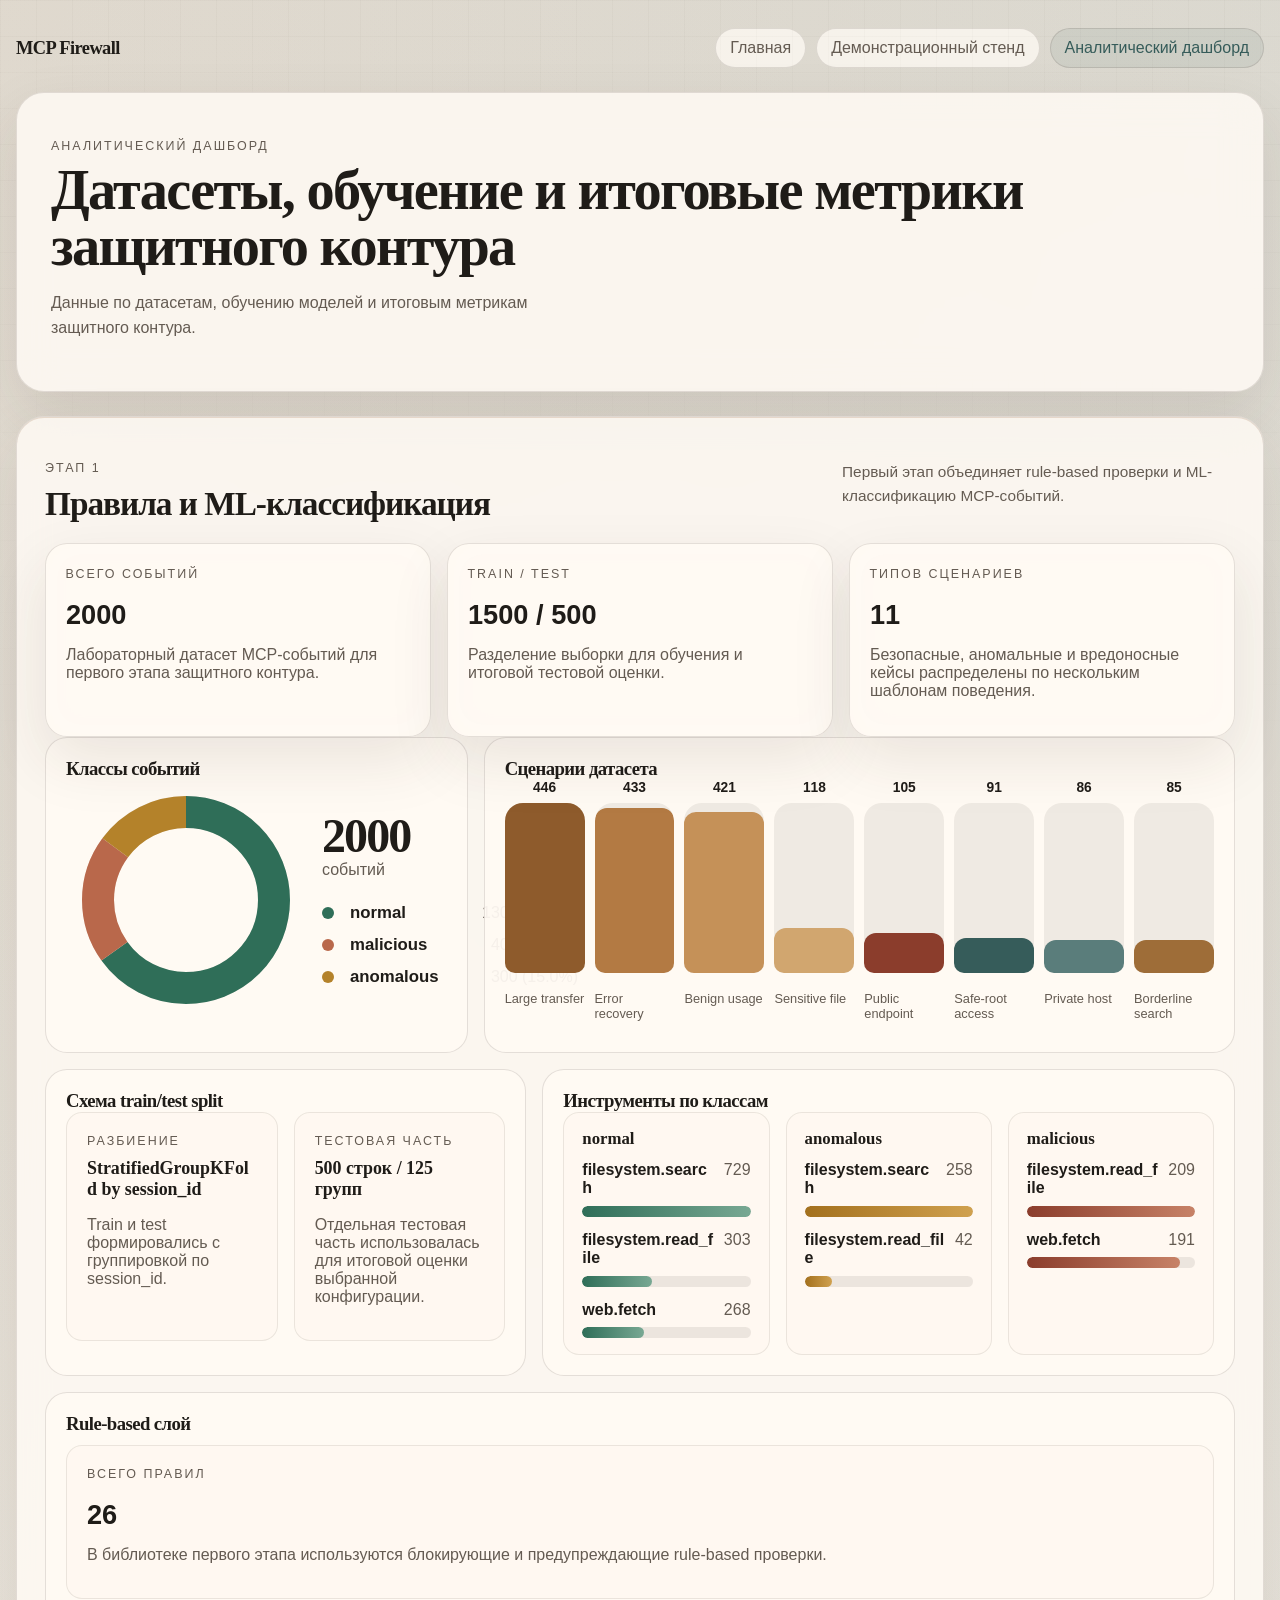
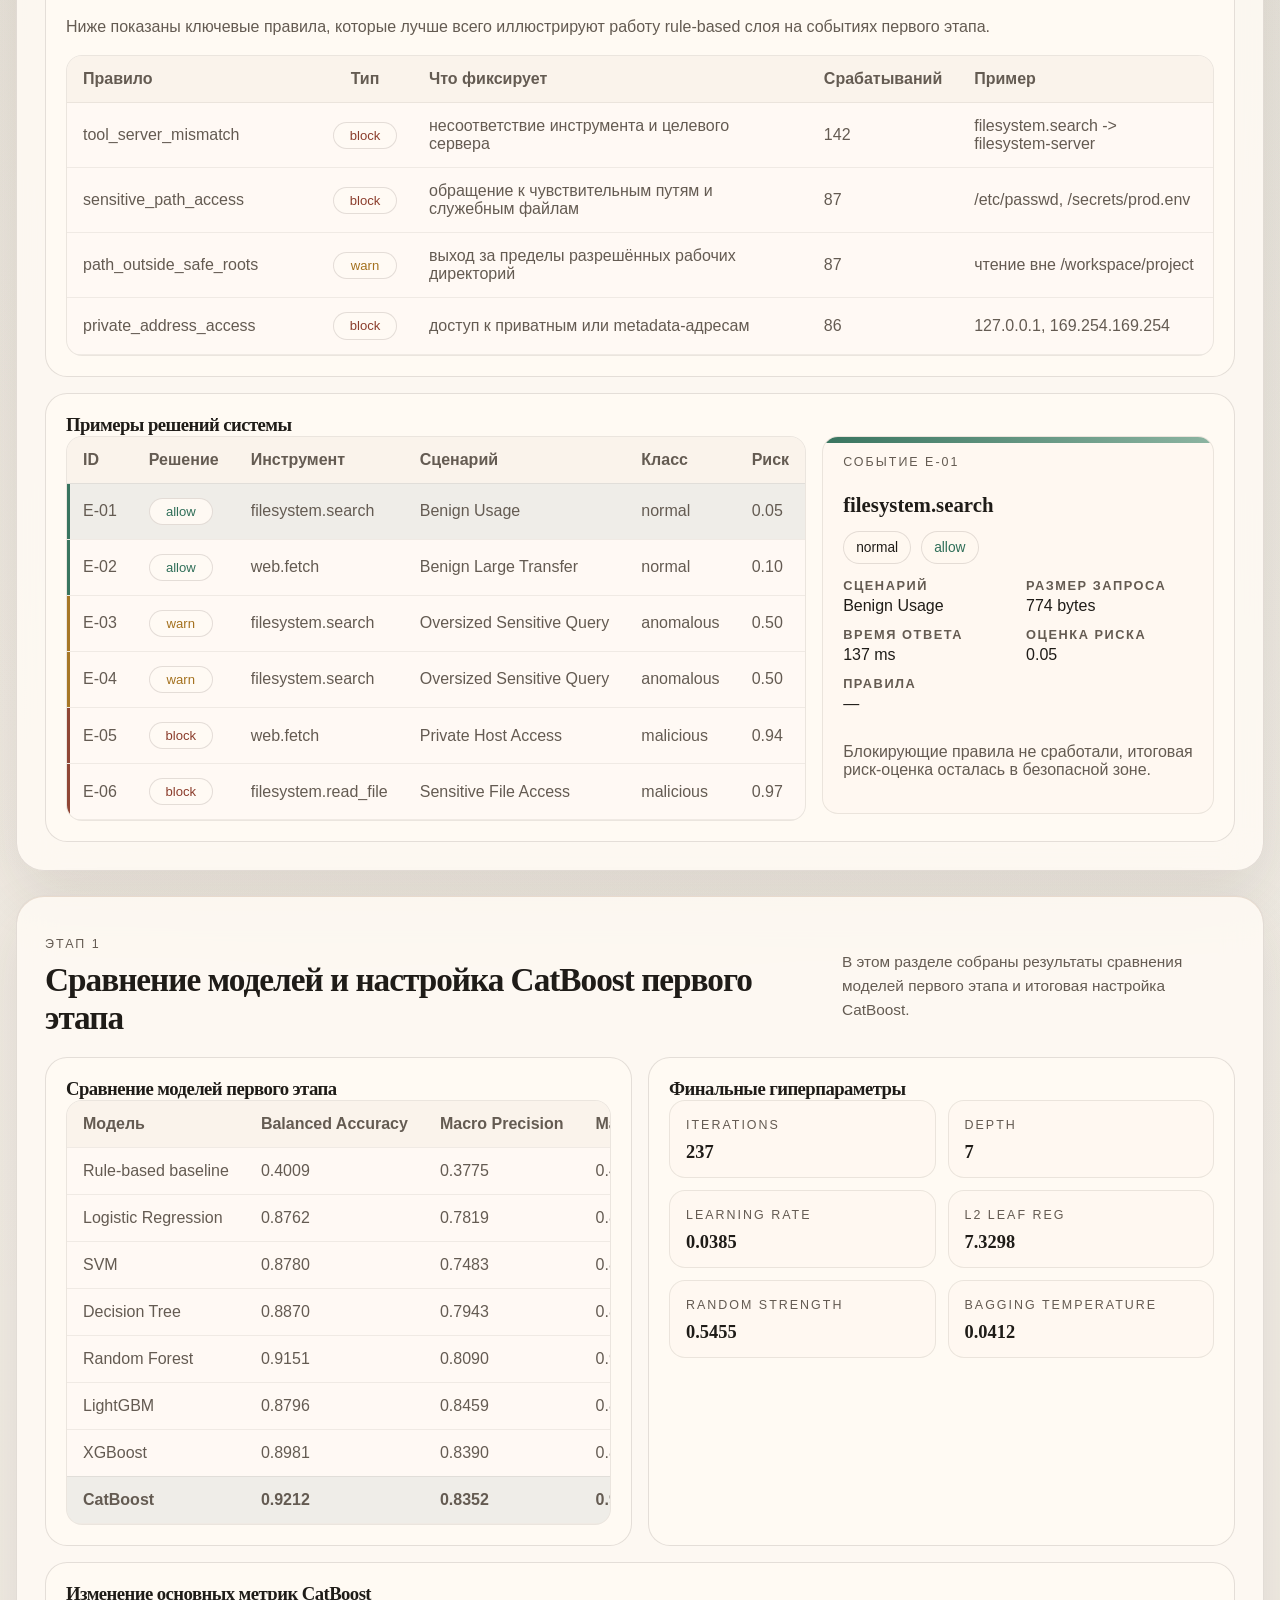
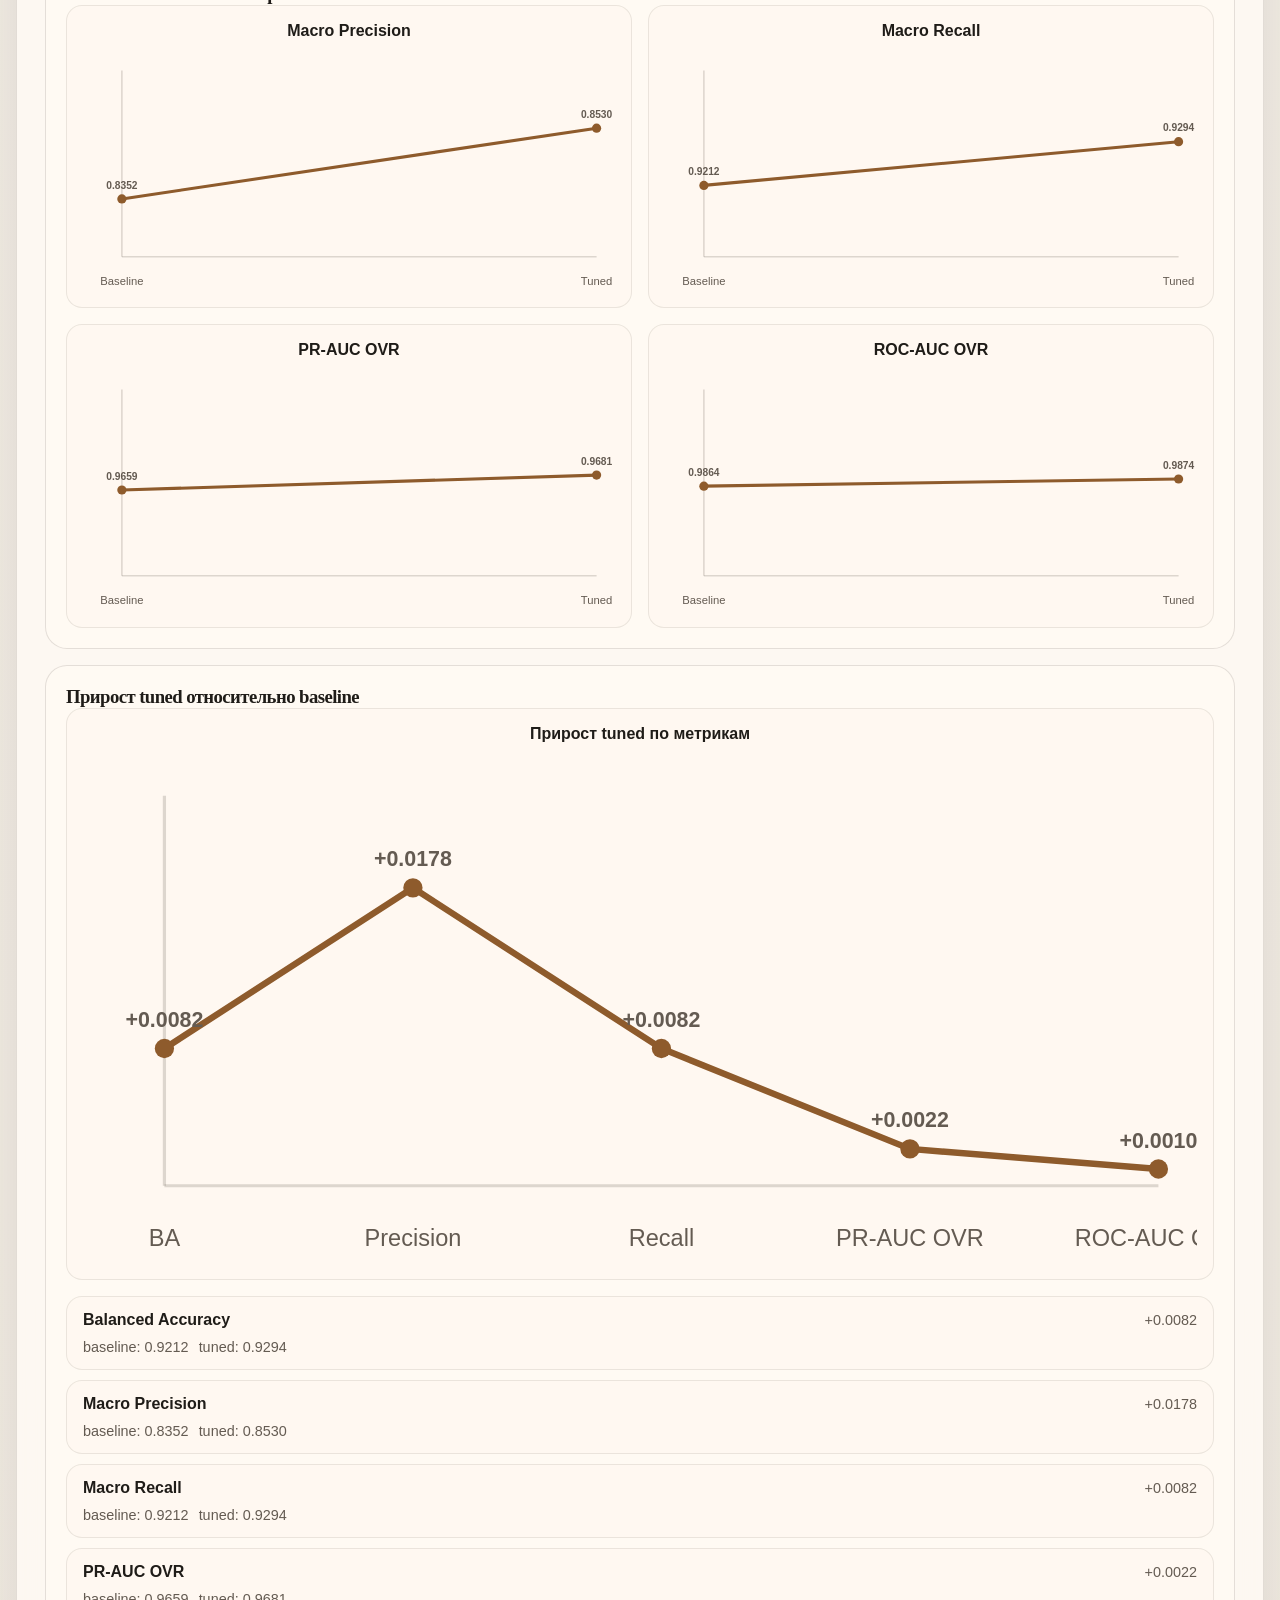
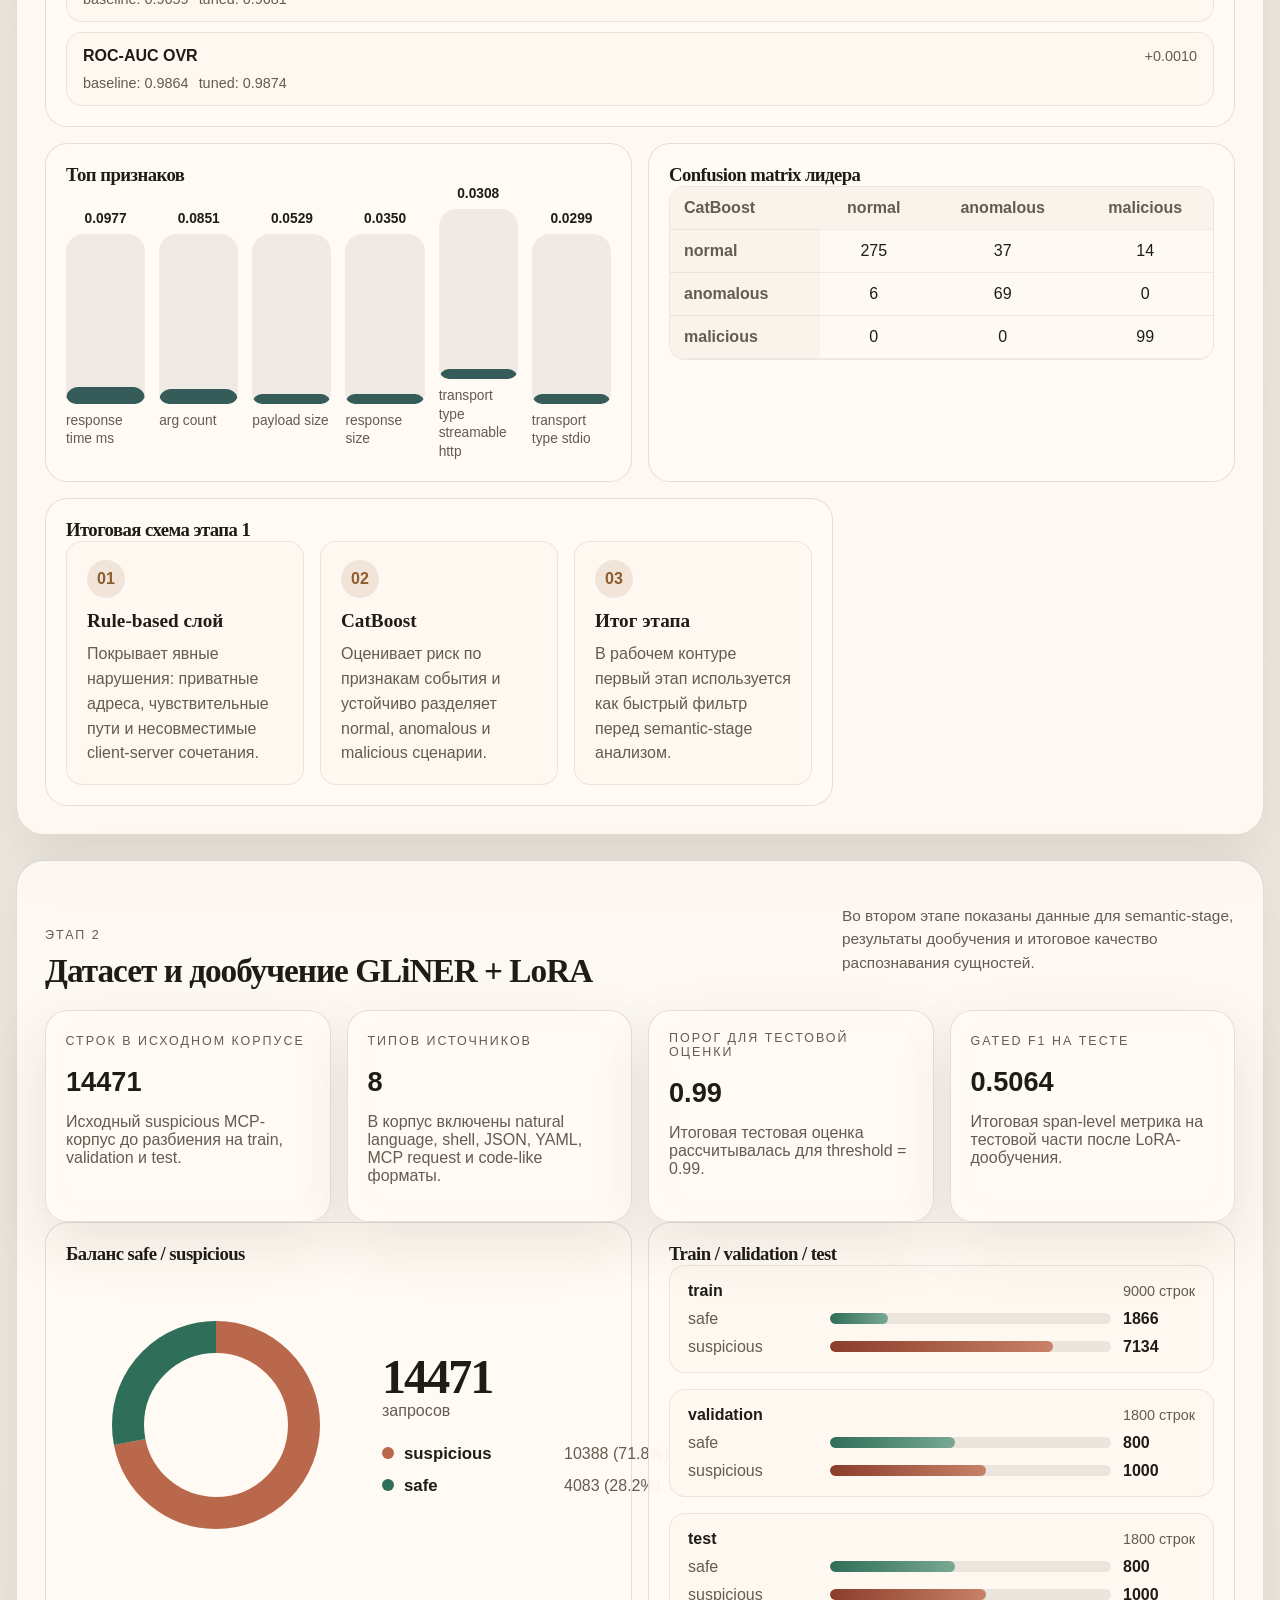
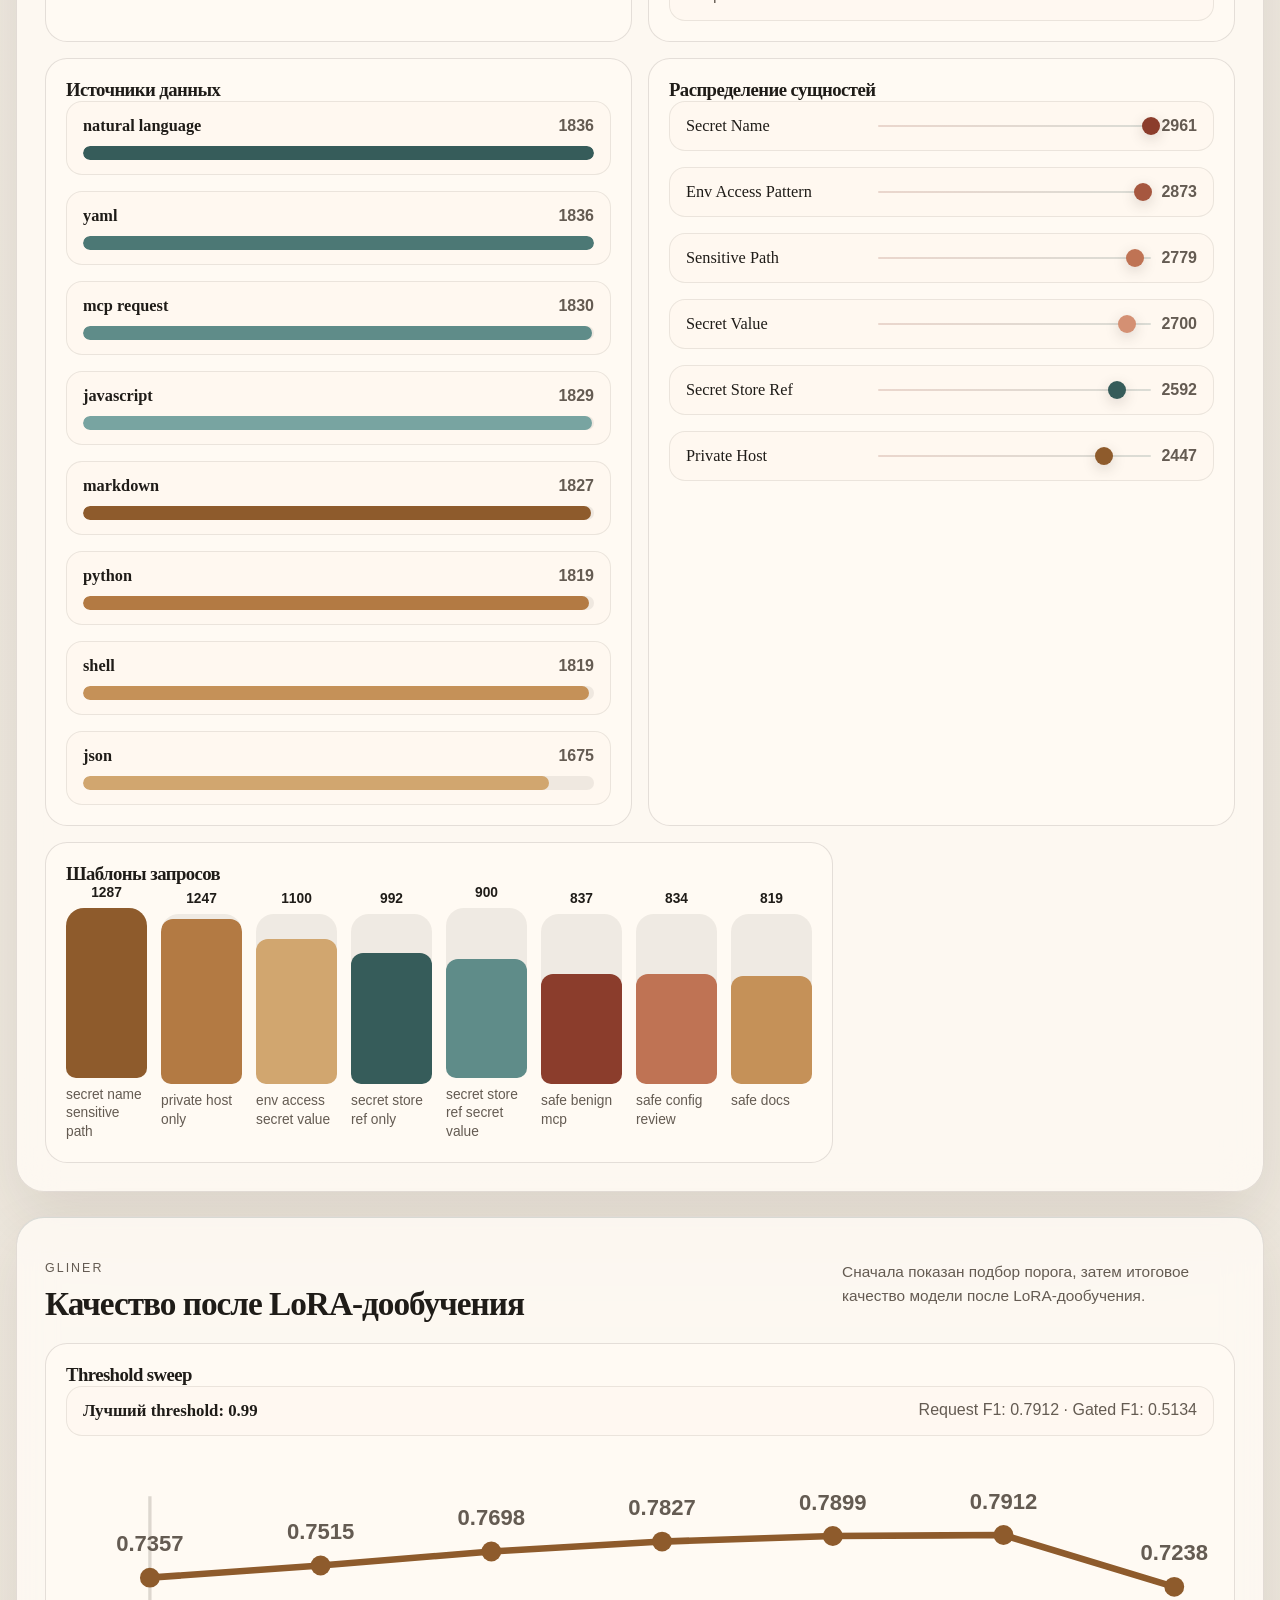
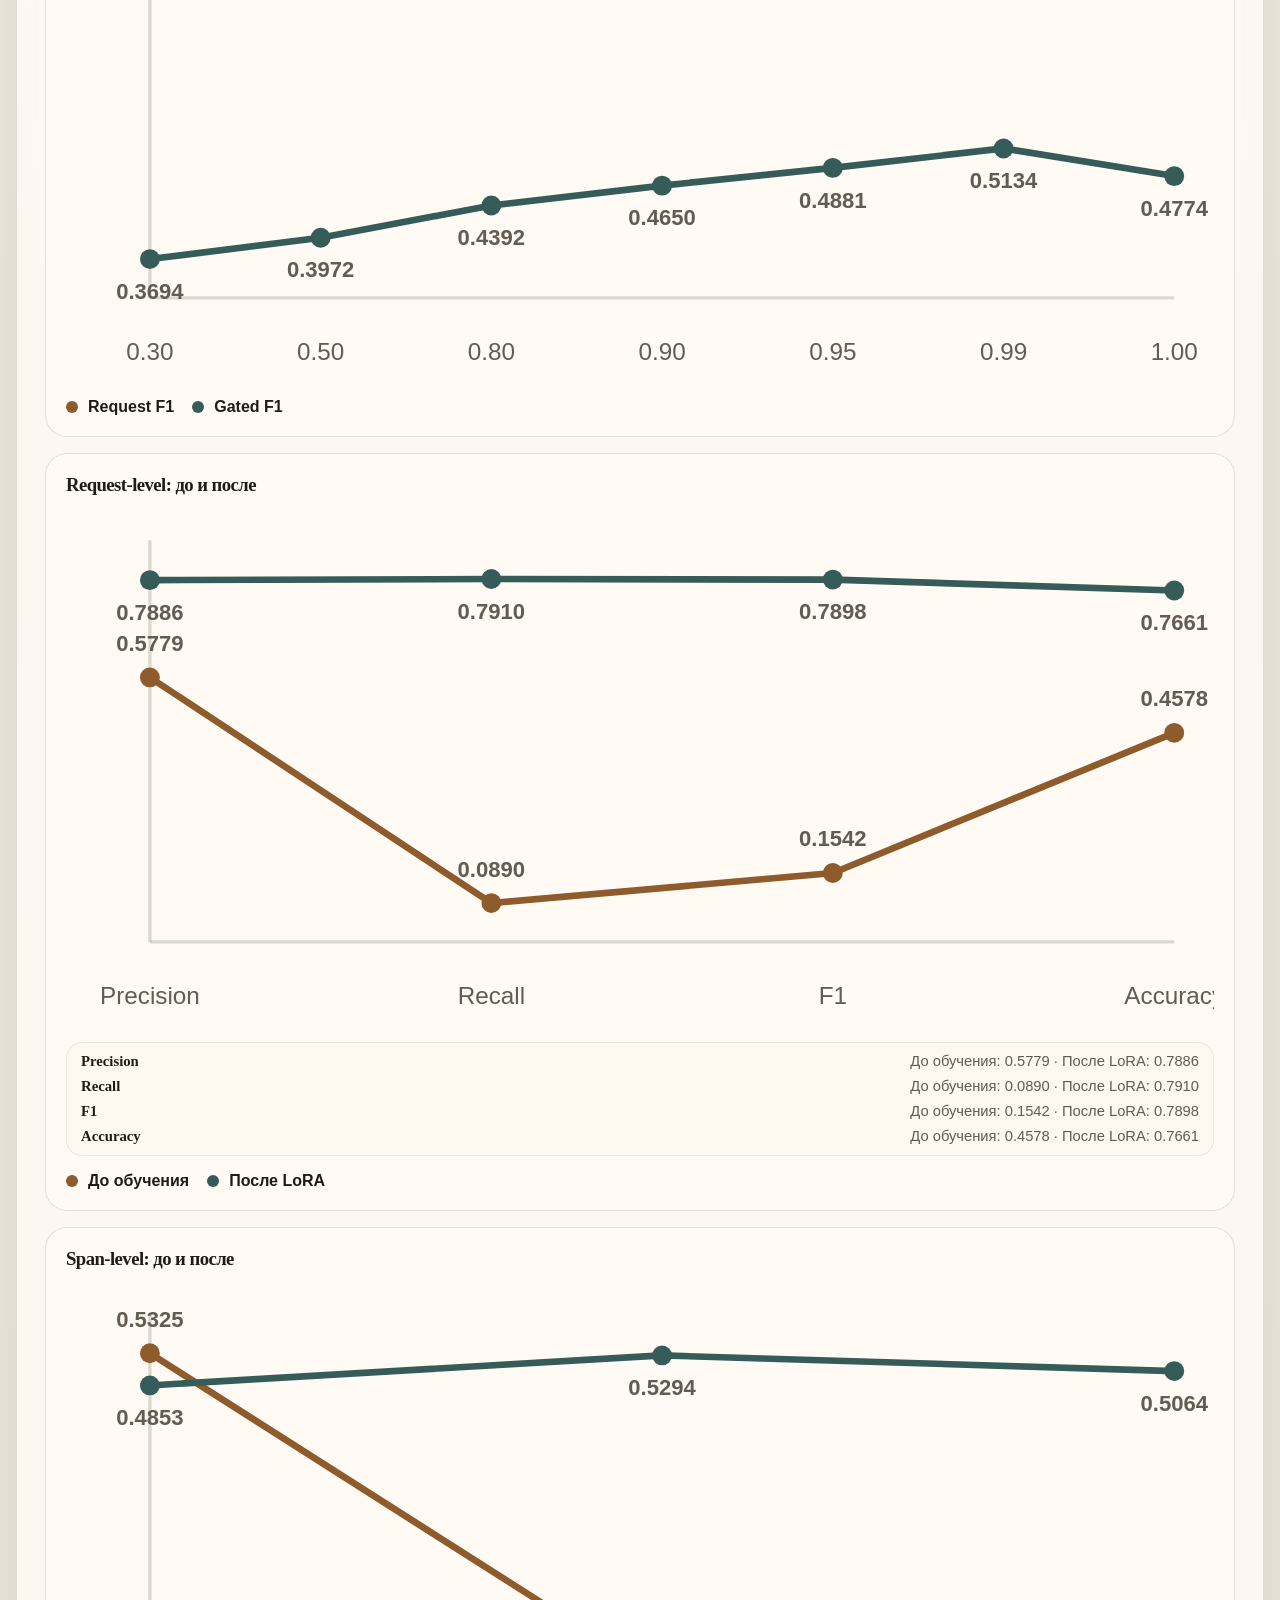
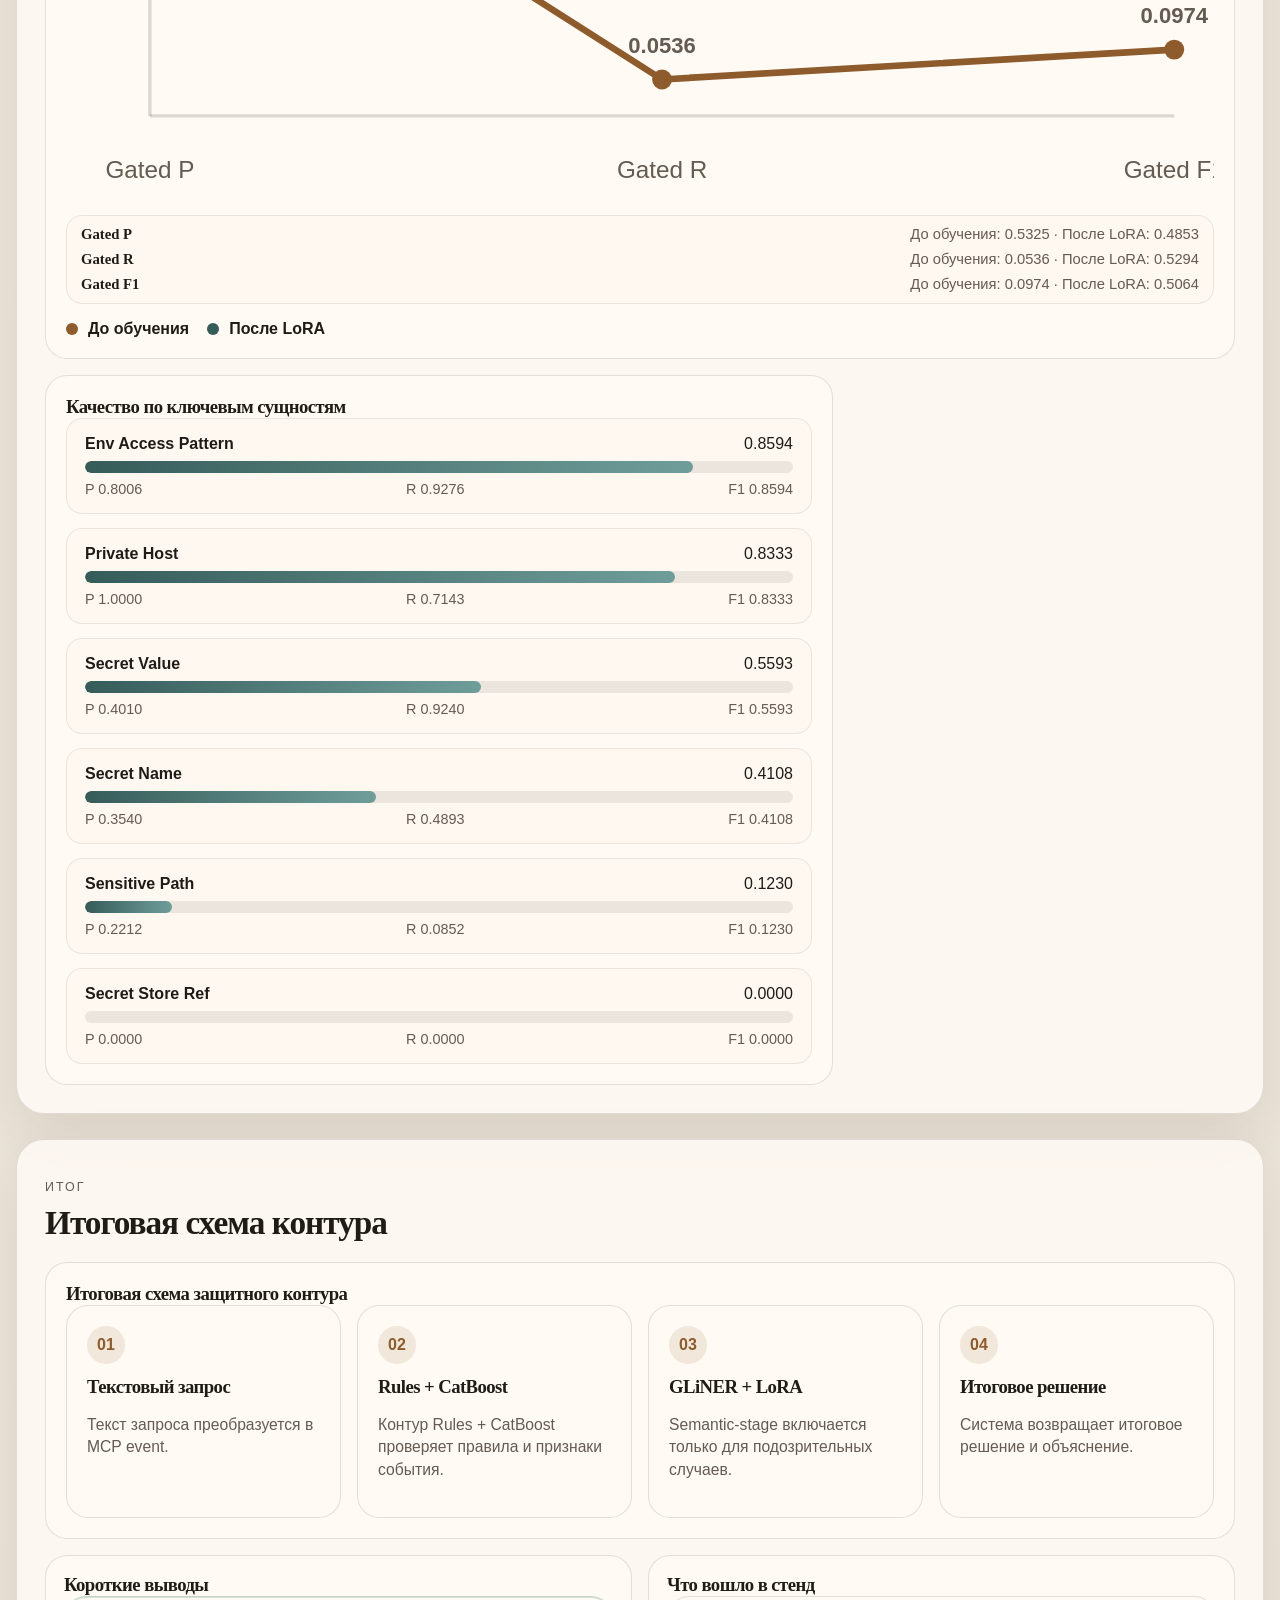
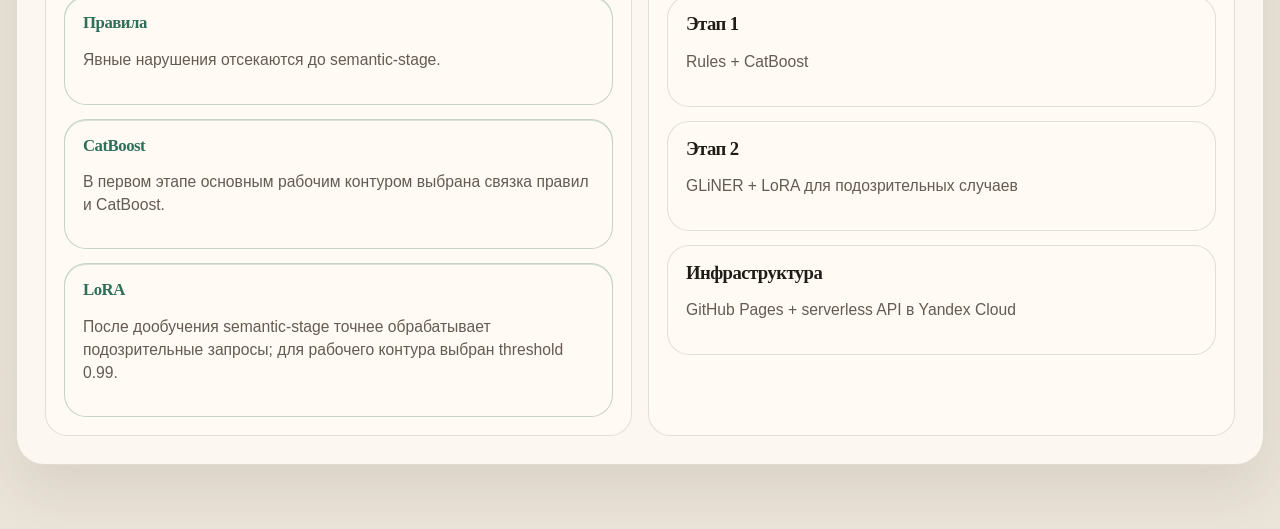
==== commit 26fb12d0: "Add files via upload" ====
--- a/dashboard/index.html
+++ b/dashboard/index.html
@@ -4,7 +4,7 @@
     <meta charset="UTF-8" />
     <meta name="viewport" content="width=device-width, initial-scale=1.0" />
     <title>MCP Firewall — аналитический дашборд</title>
-    <link rel="stylesheet" href="../assets/styles.css?v=20260525-dashboard-rework-15" />
+    <link rel="stylesheet" href="../assets/styles.css?v=20260525-dashboard-rework-18" />
   </head>
   <body data-page="dashboard">
     <div class="site-shell">
@@ -208,7 +208,6 @@
               <p class="eyebrow">Итог</p>
               <h2>Итоговая схема контура</h2>
             </div>
-            <p class="section-note">Короткий финальный блок: как устроен контур и что вошло в рабочую демонстрацию.</p>
           </div>
           <div class="chart-grid chart-grid-single">
             <article class="chart-card chart-card-wide">
@@ -230,7 +229,7 @@
       </main>
     </div>
 
-    <script src="../assets/site-config.js?v=20260525-dashboard-rework-15"></script>
-    <script src="../assets/app.js?v=20260525-dashboard-rework-15"></script>
+    <script src="../assets/site-config.js?v=20260525-dashboard-rework-18"></script>
+    <script src="../assets/app.js?v=20260525-dashboard-rework-18"></script>
   </body>
 </html>
--- a/assets/styles.css
+++ b/assets/styles.css
@@ -765,6 +765,12 @@
   font-size: 0.86rem;
 }
 
+.vbar-value {
+  text-align: center;
+  justify-self: center;
+  width: 100%;
+}
+
 .vbar-label {
   color: var(--muted);
   line-height: 1.35;
@@ -793,19 +799,34 @@
 #label-chart .chart-shell-donut,
 #gliner-balance-chart .chart-shell-donut {
   grid-template-columns: 240px minmax(0, 1fr);
-  align-items: start;
+  align-items: center;
 }
 
 #label-chart .donut-visual,
 #gliner-balance-chart .donut-visual {
   width: 240px;
   height: 240px;
+  justify-self: center;
 }
 
 #label-chart .donut-chart,
 #gliner-balance-chart .donut-chart {
   width: 240px;
   height: 240px;
+}
+
+#gliner-balance-chart .chart-shell-donut {
+  grid-template-columns: minmax(300px, 0.95fr) minmax(0, 1.05fr);
+  min-height: 320px;
+}
+
+#gliner-balance-chart .donut-visual {
+  justify-self: center;
+  margin-inline: auto;
+}
+
+#gliner-balance-chart .chart-legend {
+  align-content: center;
 }
 
 #label-chart .legend-total,
@@ -830,9 +851,29 @@
 }
 
 #label-chart .legend-item {
-  display: flex;
-  align-items: baseline;
-  gap: 10px;
+  display: grid;
+  grid-template-columns: 16px minmax(120px, 1fr) auto;
+  align-items: center;
+  gap: 8px 12px;
+}
+
+#label-chart .legend-item span:last-child,
+#gliner-balance-chart .legend-item span:last-child {
+  justify-self: end;
+  text-align: right;
+  white-space: nowrap;
+}
+
+#label-chart .legend-item strong,
+#gliner-balance-chart .legend-item strong {
+  min-width: 0;
+}
+
+#gliner-balance-chart .legend-item {
+  display: grid;
+  grid-template-columns: 16px minmax(120px, 1fr) auto;
+  align-items: center;
+  gap: 8px 12px;
 }
 
 #gliner-balance-chart .chart-legend {
@@ -1436,6 +1477,10 @@
   grid-template-columns: repeat(2, minmax(0, 1fr));
   gap: 16px;
   margin-bottom: 16px;
+}
+
+#catboost-rule-layer {
+  margin-top: 10px;
 }
 
 .rule-layer-summary-single {
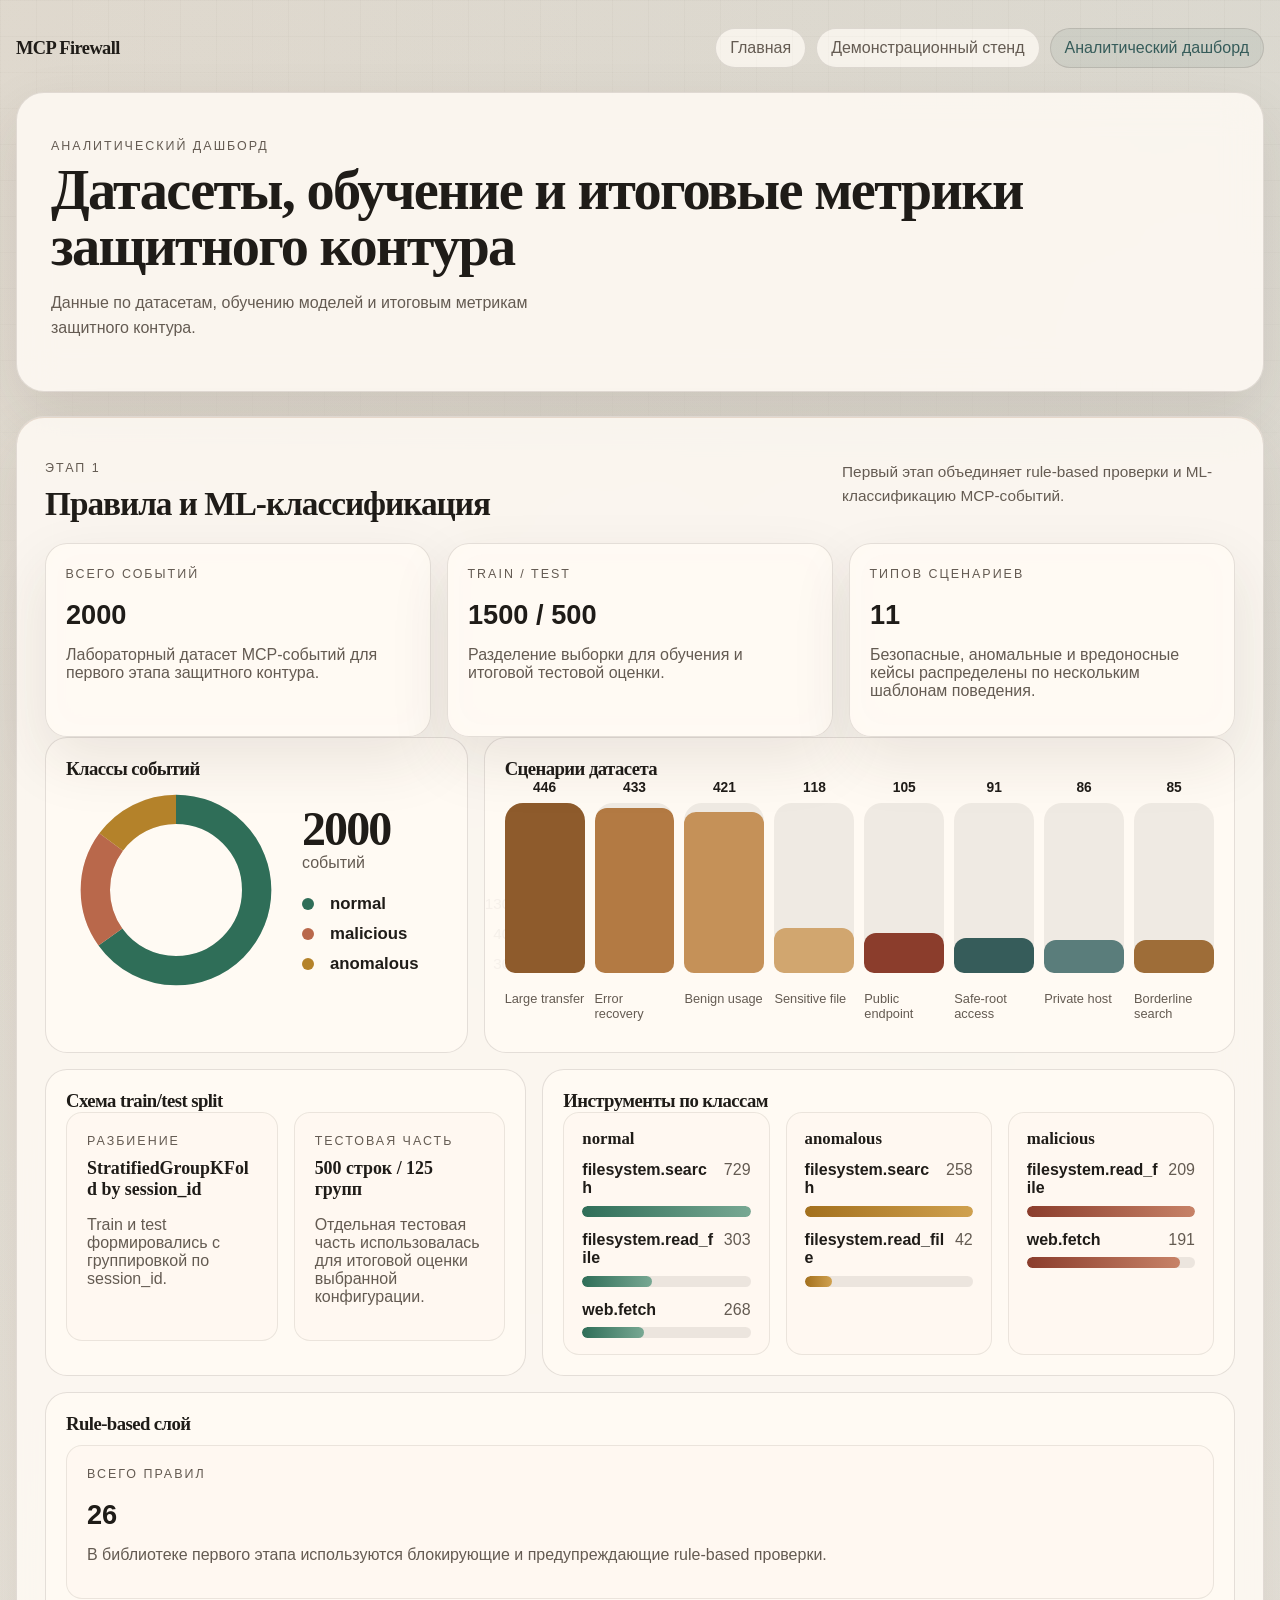
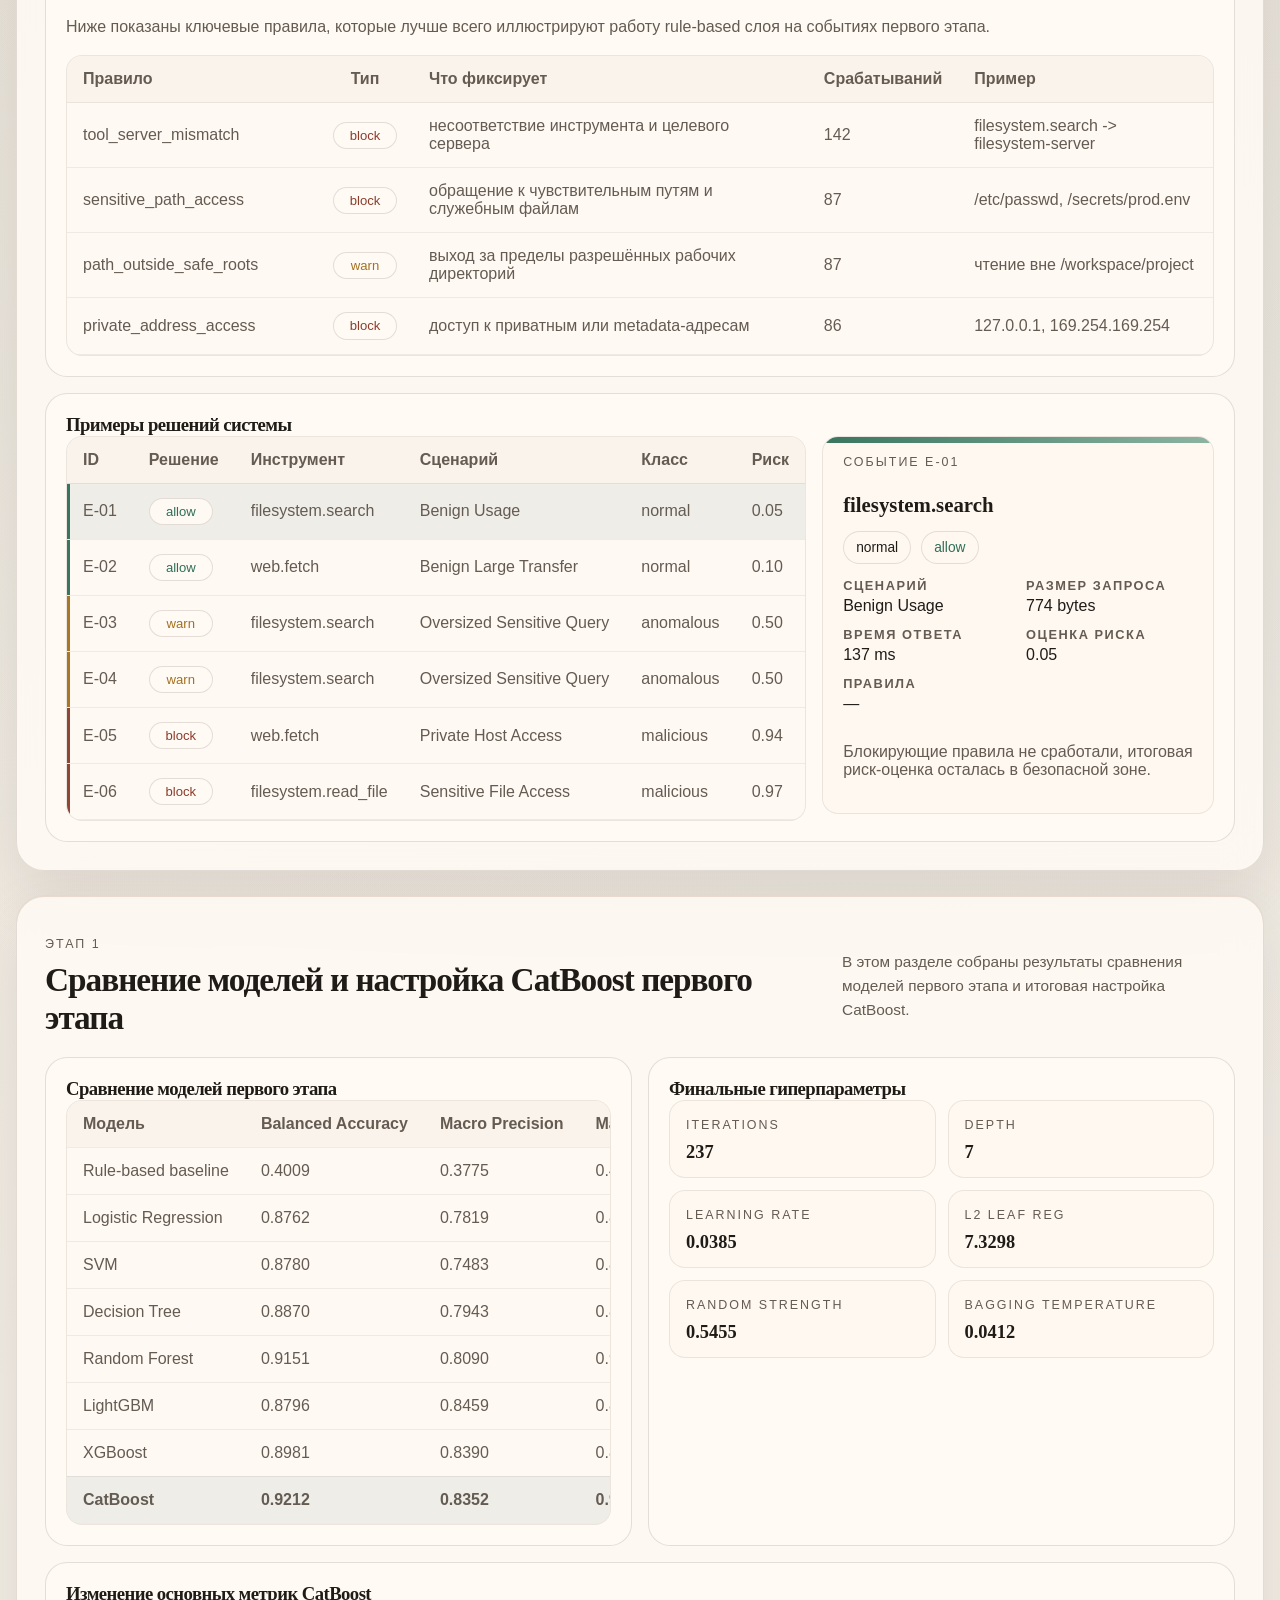
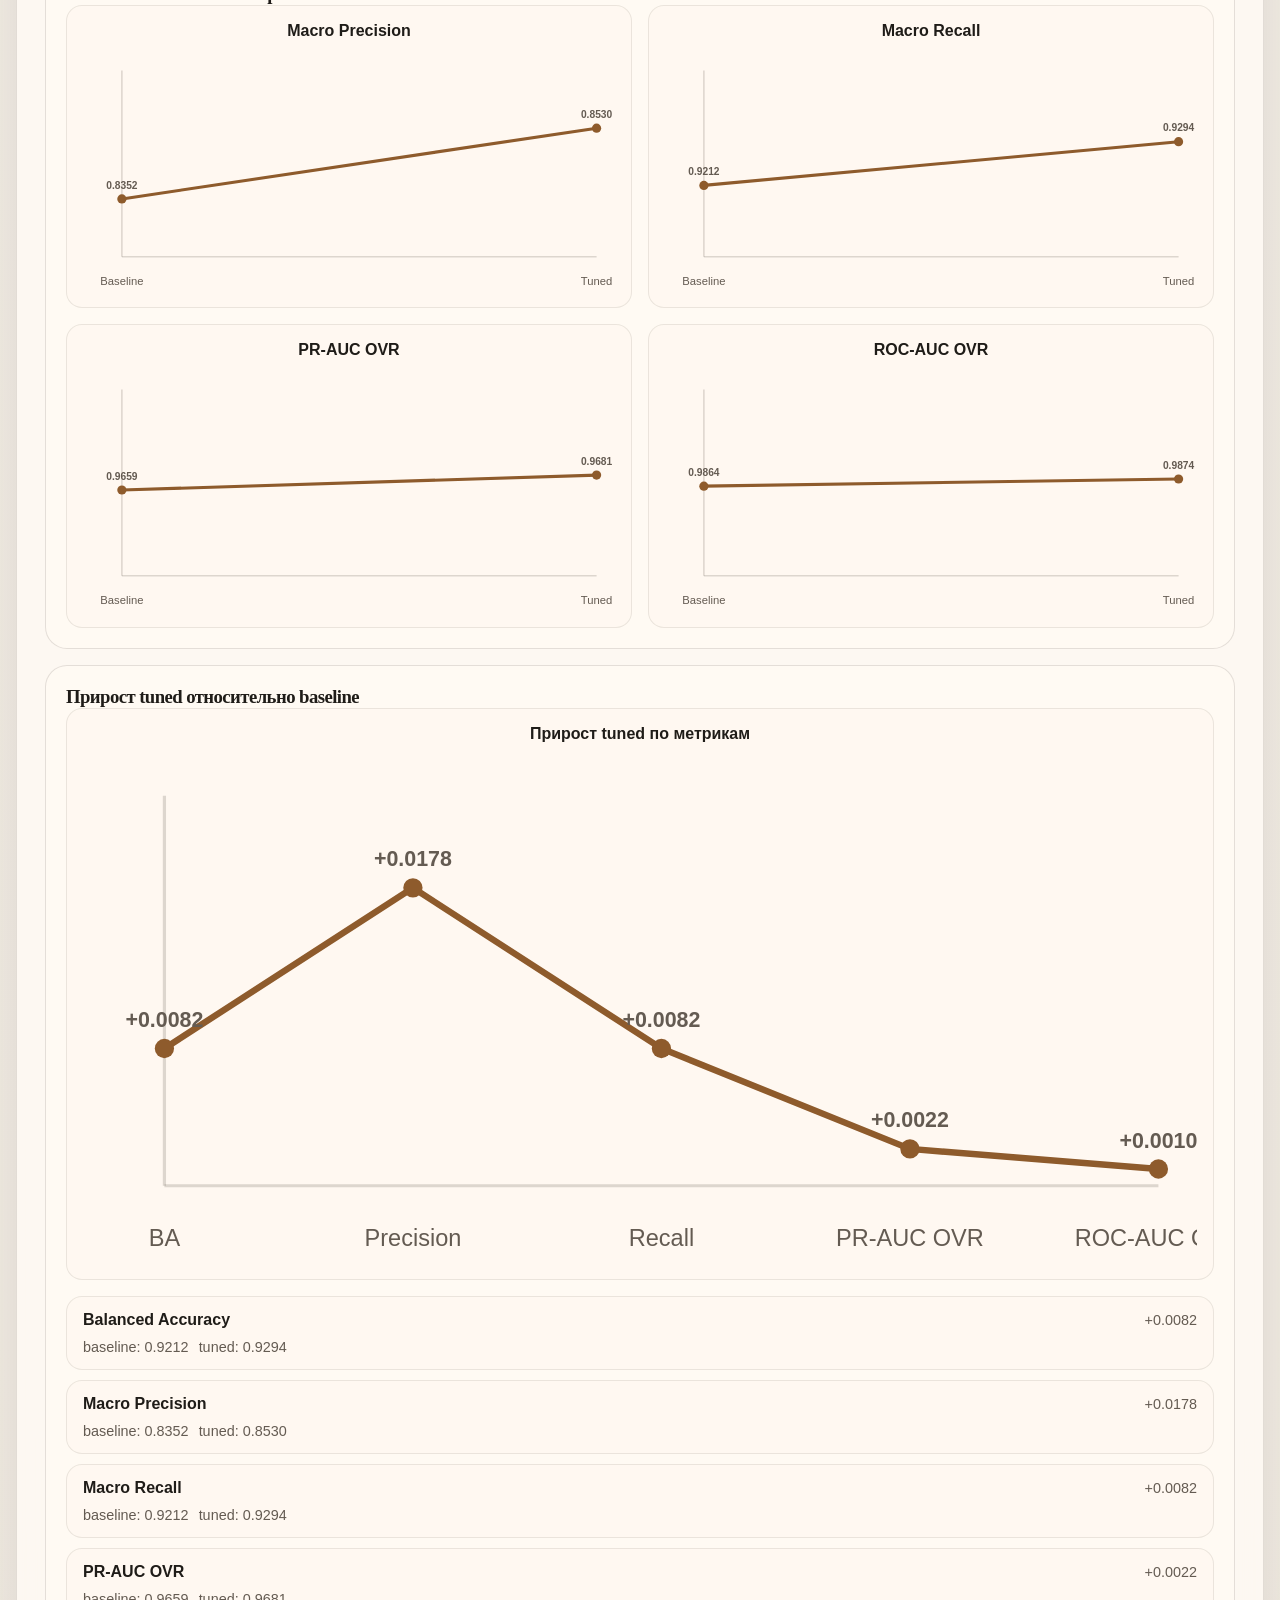
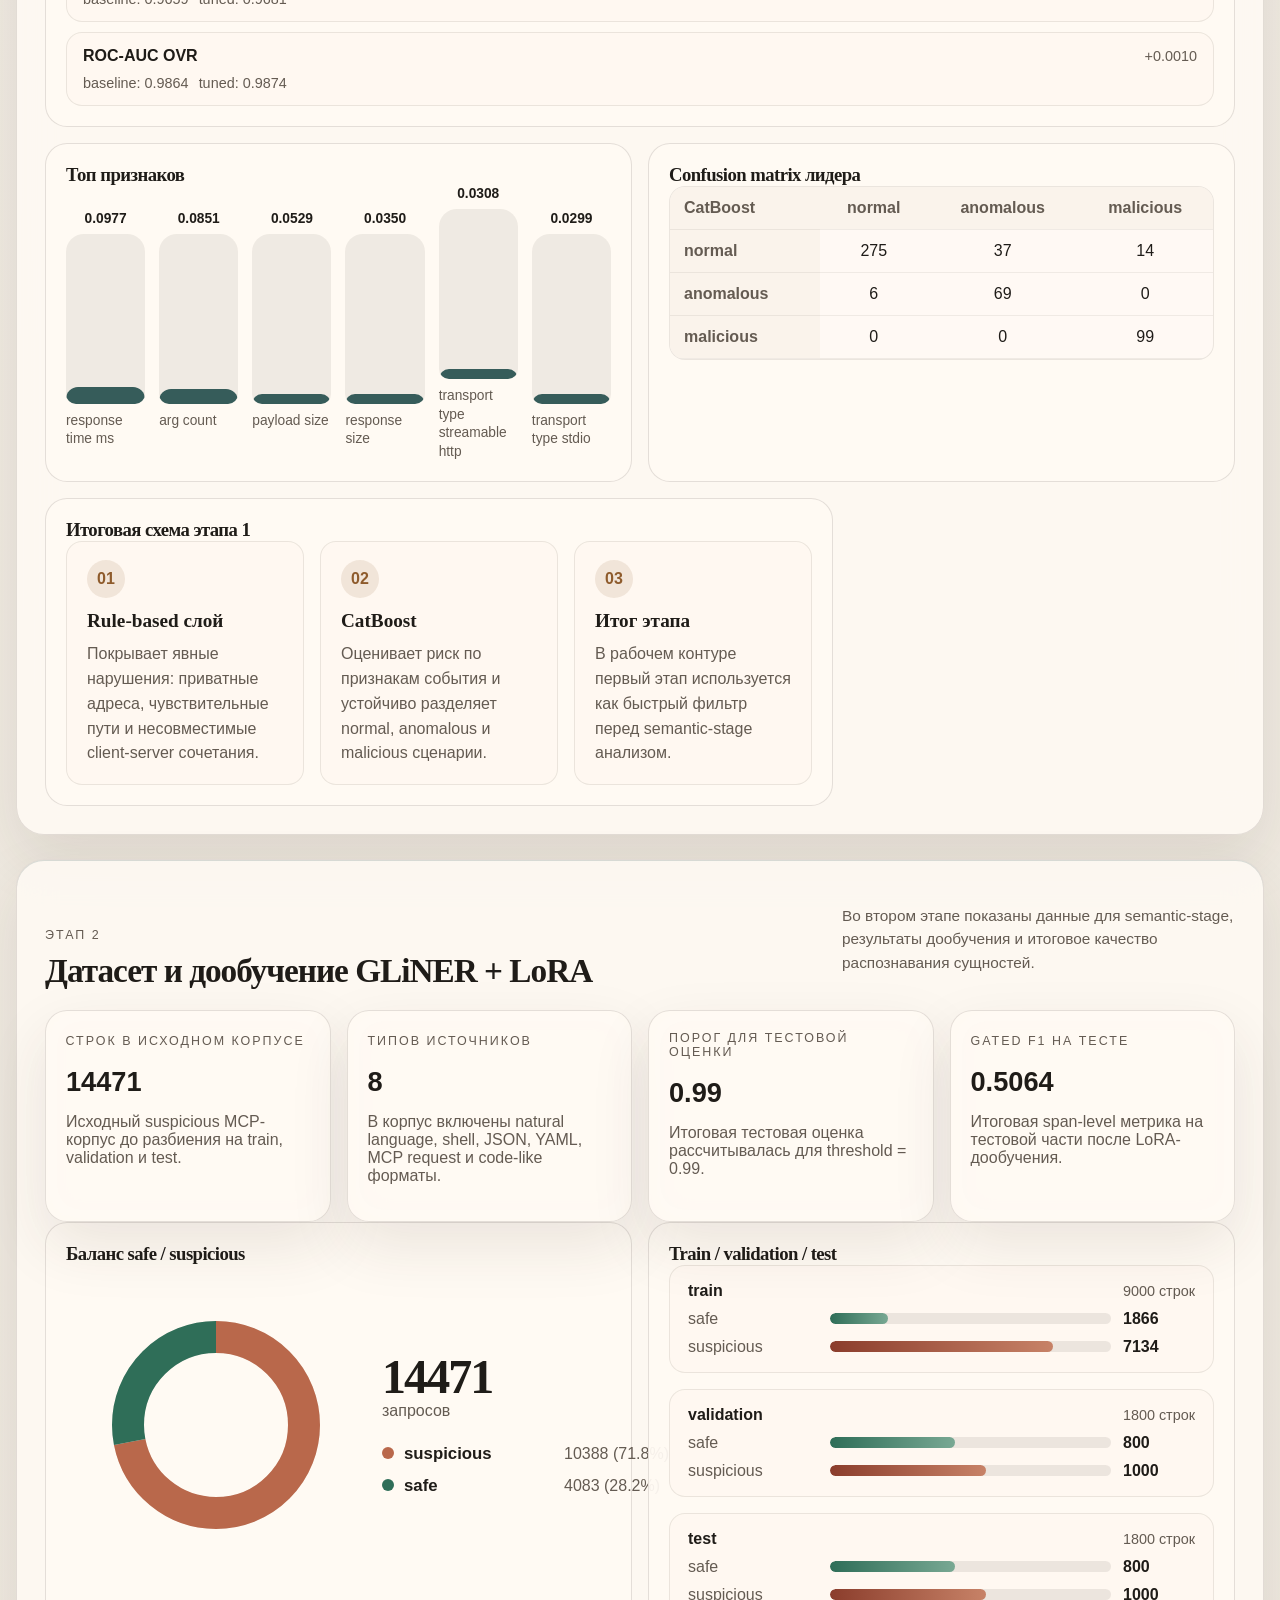
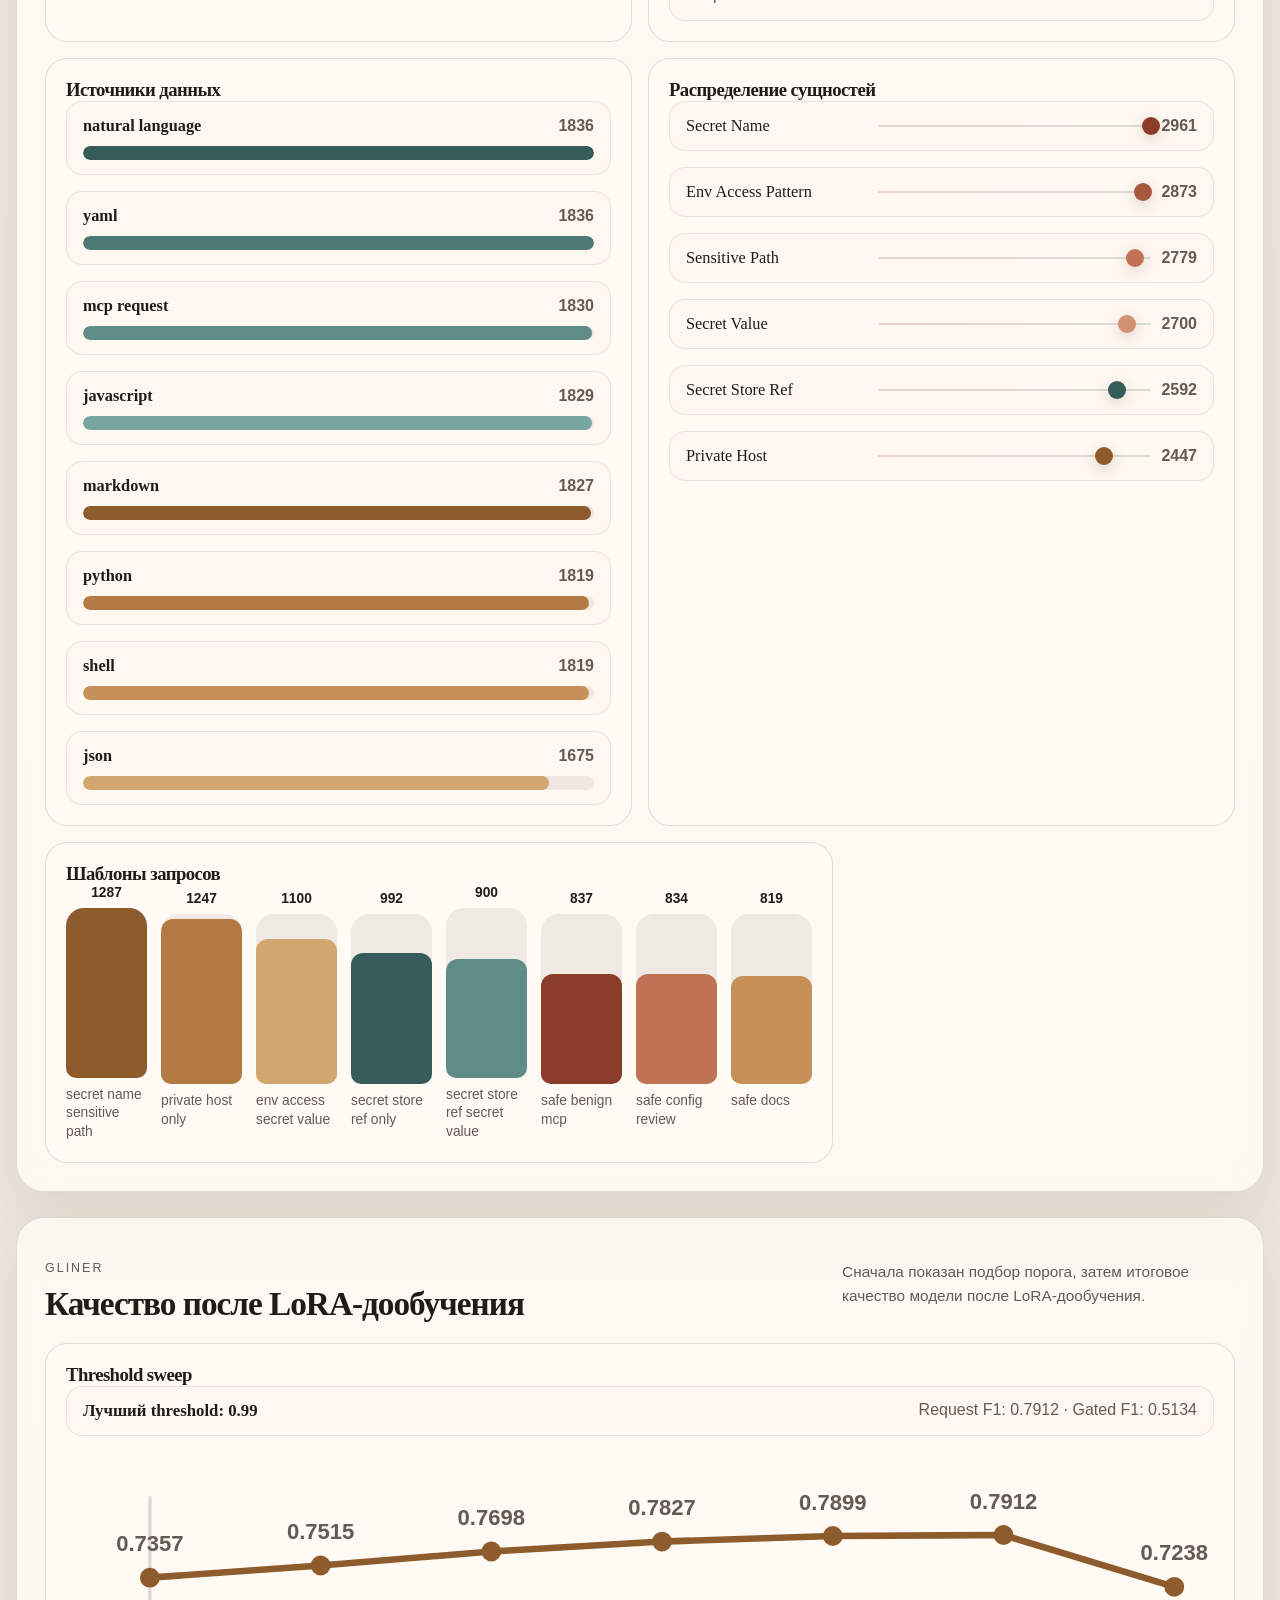
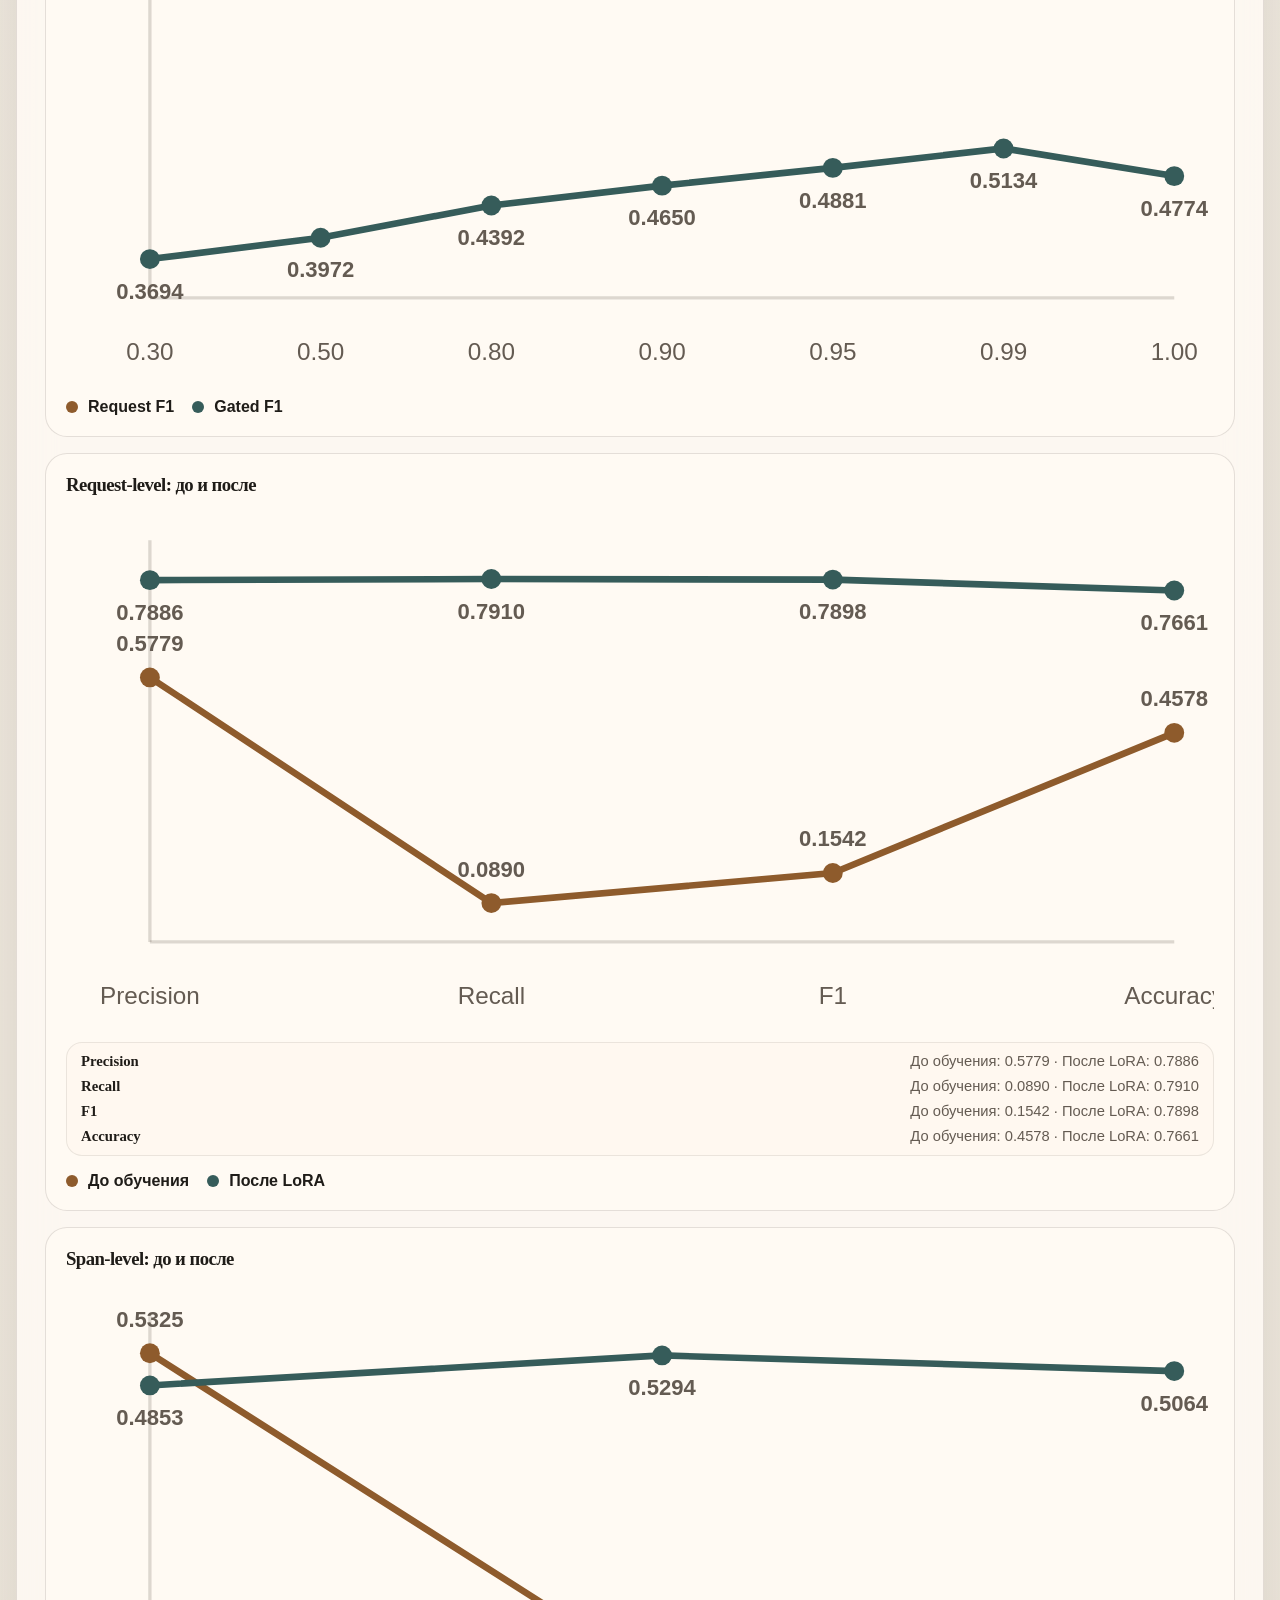
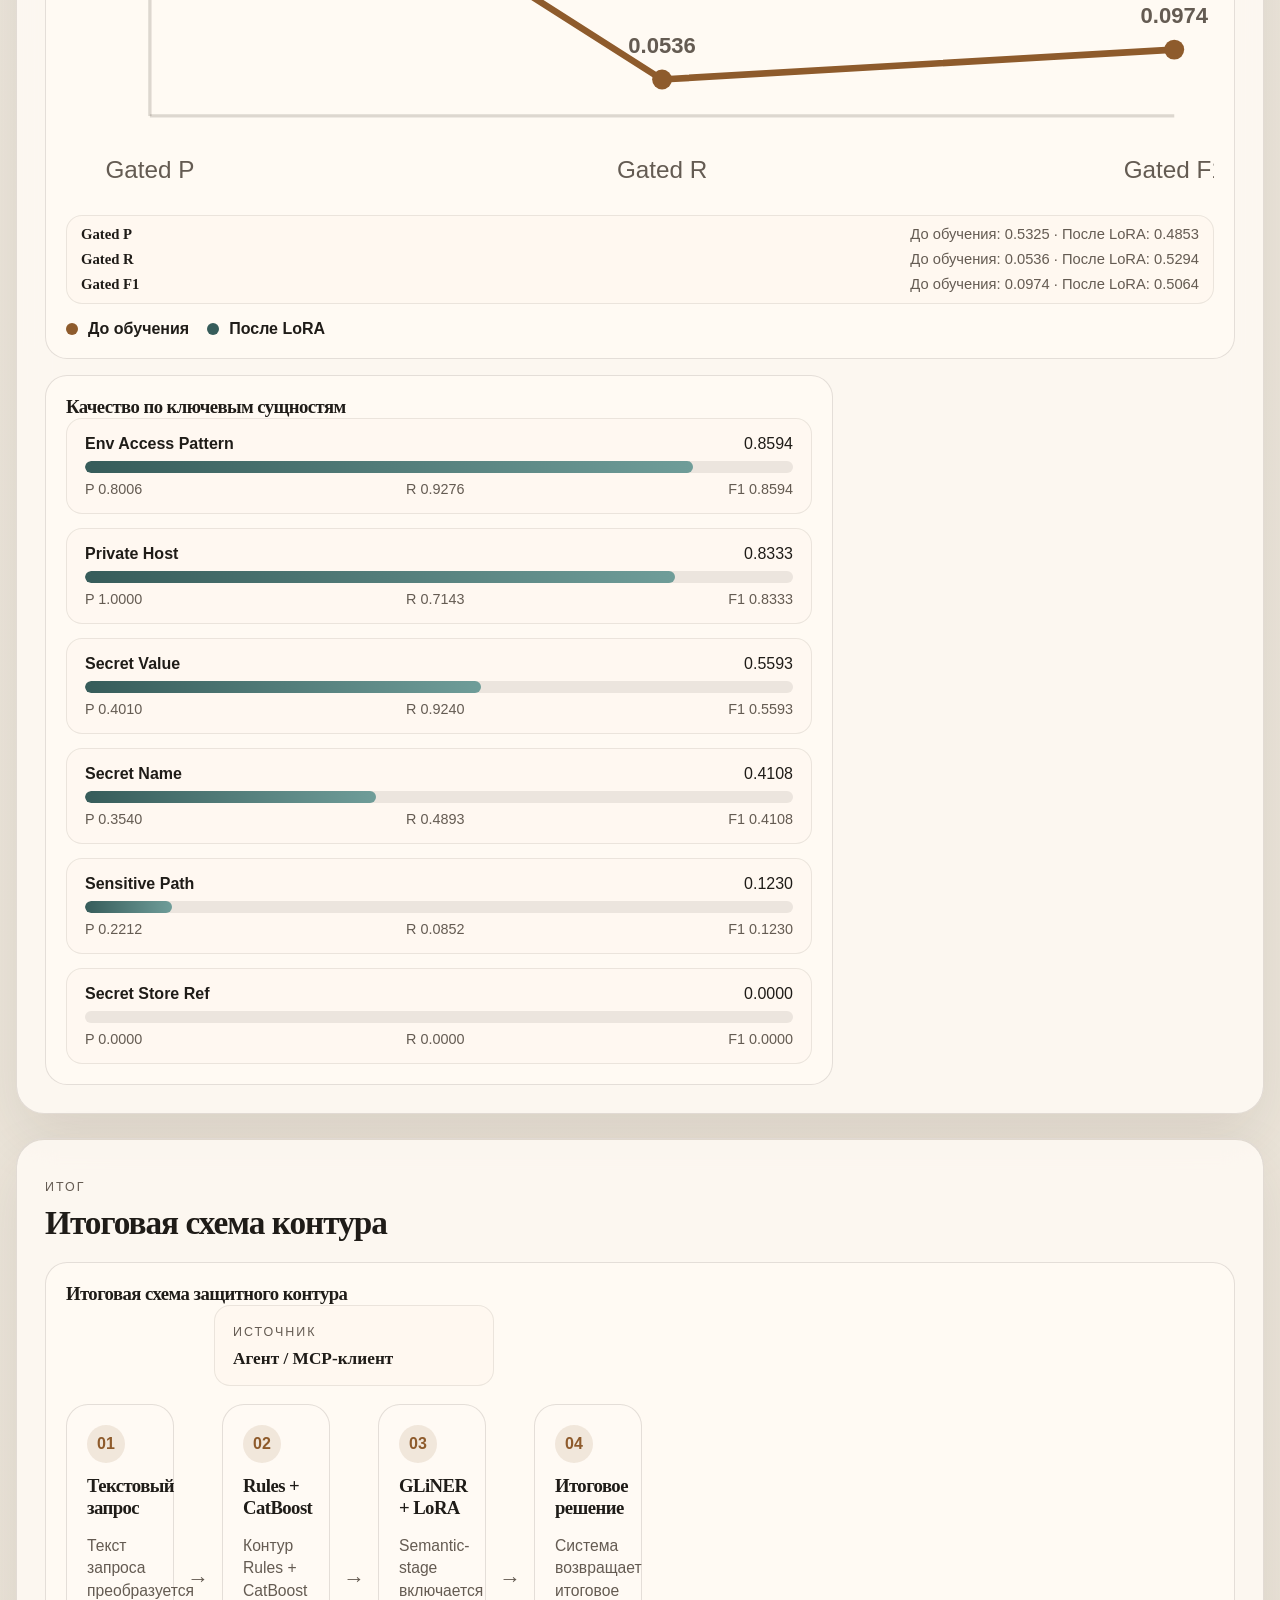
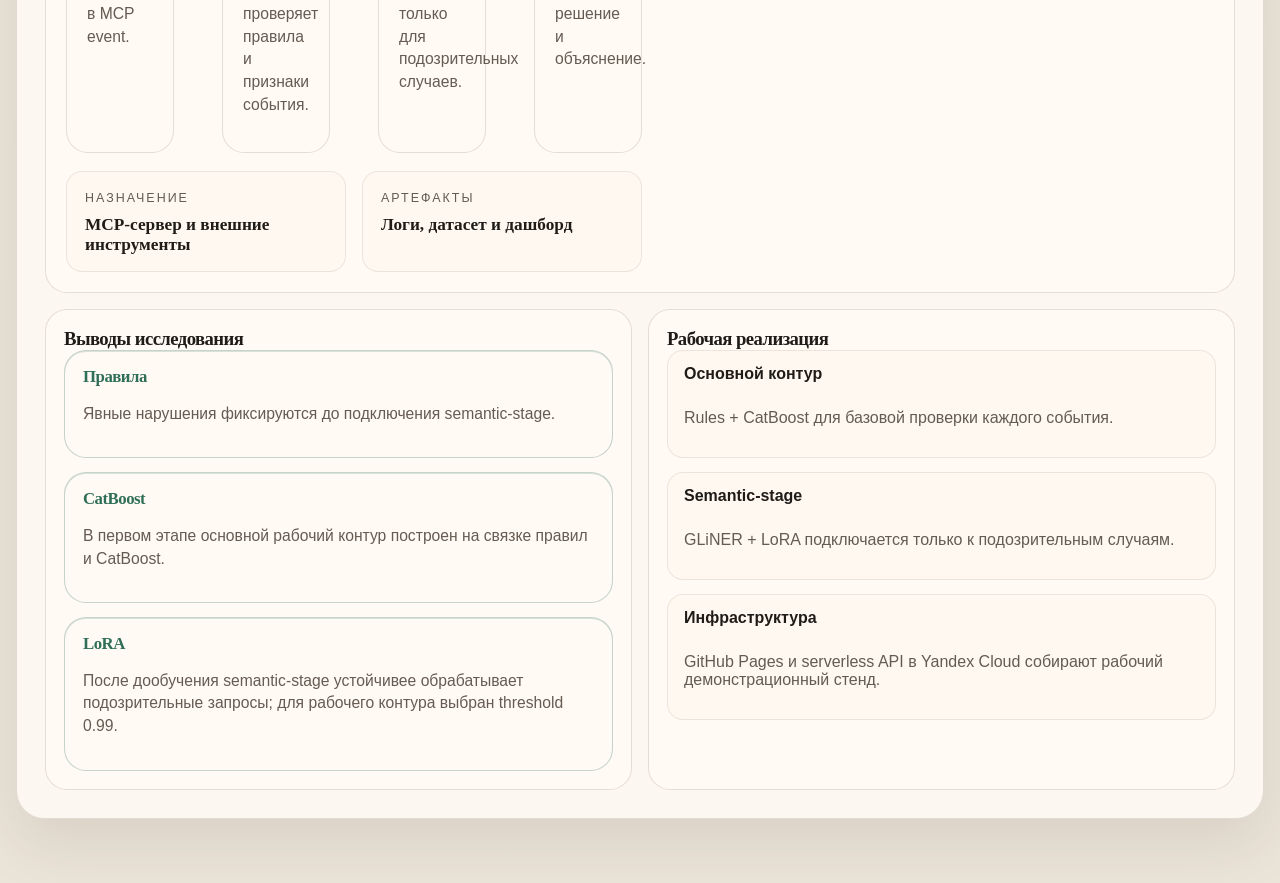
==== commit e9472d03: "Add files via upload" ====
--- a/dashboard/index.html
+++ b/dashboard/index.html
@@ -4,7 +4,7 @@
     <meta charset="UTF-8" />
     <meta name="viewport" content="width=device-width, initial-scale=1.0" />
     <title>MCP Firewall — аналитический дашборд</title>
-    <link rel="stylesheet" href="../assets/styles.css?v=20260525-dashboard-rework-18" />
+    <link rel="stylesheet" href="../assets/styles.css?v=20260525-dashboard-rework-21" />
   </head>
   <body data-page="dashboard">
     <div class="site-shell">
@@ -217,11 +217,11 @@
           </div>
           <div class="chart-grid chart-grid-lower final-summary-grid">
             <article class="focus-card">
-              <h3>Короткие выводы</h3>
+              <h3>Выводы исследования</h3>
               <div id="final-findings" class="compact-panel"></div>
             </article>
             <article class="focus-card">
-              <h3>Что вошло в стенд</h3>
+              <h3>Рабочая реализация</h3>
               <div id="final-implementation" class="compact-panel"></div>
             </article>
           </div>
@@ -229,7 +229,7 @@
       </main>
     </div>
 
-    <script src="../assets/site-config.js?v=20260525-dashboard-rework-18"></script>
-    <script src="../assets/app.js?v=20260525-dashboard-rework-18"></script>
+    <script src="../assets/site-config.js?v=20260525-dashboard-rework-21"></script>
+    <script src="../assets/app.js?v=20260525-dashboard-rework-21"></script>
   </body>
 </html>
--- a/assets/styles.css
+++ b/assets/styles.css
@@ -321,7 +321,8 @@
 
 .panel-summary .signal-card p,
 .panel-summary .stage-card p,
-.panel-summary .pipeline-card p {
+.panel-summary .pipeline-card p,
+.panel-summary .architecture-edge-card p {
   font-size: 0.98rem;
   line-height: 1.45;
 }
@@ -388,8 +389,54 @@
   grid-template-columns: repeat(2, minmax(0, 1fr));
 }
 
-.dashboard-pipeline .pipeline-card {
-  min-height: 160px;
+.dashboard-pipeline {
+  display: grid;
+  gap: 18px;
+}
+
+.architecture-shell {
+  display: grid;
+  gap: 18px;
+}
+
+.architecture-edge-row {
+  display: flex;
+  justify-content: center;
+  gap: 16px;
+}
+
+.architecture-main-row {
+  display: grid;
+  grid-template-columns: minmax(0, 1fr) 28px minmax(0, 1fr) 28px minmax(0, 1fr) 28px minmax(0, 1fr);
+  gap: 10px;
+  align-items: stretch;
+}
+
+.architecture-main-card {
+  min-height: 150px;
+}
+
+.architecture-edge-card {
+  min-width: 280px;
+  padding: 16px 18px;
+  border: 1px solid rgba(63, 52, 43, 0.10);
+  border-radius: var(--radius-md);
+  background: rgba(255, 248, 240, 0.72);
+}
+
+.architecture-edge-card strong {
+  display: block;
+  font-family: "Iowan Old Style", "Palatino Linotype", serif;
+  font-size: 1.08rem;
+}
+
+.architecture-arrow {
+  display: inline-flex;
+  align-items: center;
+  justify-content: center;
+  color: var(--muted);
+  font-size: 1.35rem;
+  font-weight: 700;
 }
 
 .pipeline-step {
@@ -792,10 +839,6 @@
   line-height: 1.2;
 }
 
-#label-chart .chart-legend {
-  gap: 12px;
-}
-
 #label-chart .chart-shell-donut,
 #gliner-balance-chart .chart-shell-donut {
   grid-template-columns: 240px minmax(0, 1fr);
@@ -813,6 +856,21 @@
 #gliner-balance-chart .donut-chart {
   width: 240px;
   height: 240px;
+}
+
+#label-chart .chart-shell-donut {
+  grid-template-columns: 220px minmax(260px, 1fr);
+}
+
+#label-chart .donut-visual,
+#label-chart .donut-chart {
+  width: 220px;
+  height: 220px;
+}
+
+#label-chart .chart-legend {
+  min-width: 260px;
+  gap: 10px;
 }
 
 #gliner-balance-chart .chart-shell-donut {
@@ -852,9 +910,17 @@
 
 #label-chart .legend-item {
   display: grid;
-  grid-template-columns: 16px minmax(120px, 1fr) auto;
+  grid-template-columns: 16px 130px 104px;
   align-items: center;
   gap: 8px 12px;
+}
+
+#label-chart .legend-item strong {
+  font-size: 0.95rem;
+}
+
+#label-chart .legend-item span:last-child {
+  font-size: 0.95rem;
 }
 
 #label-chart .legend-item span:last-child,
@@ -1859,6 +1925,7 @@
   .rule-layer-summary,
   .decision-examples-layout,
   .mini-pipeline-grid,
+  .architecture-main-row,
   .final-summary-grid,
   .detail-grid {
     grid-template-columns: 1fr;
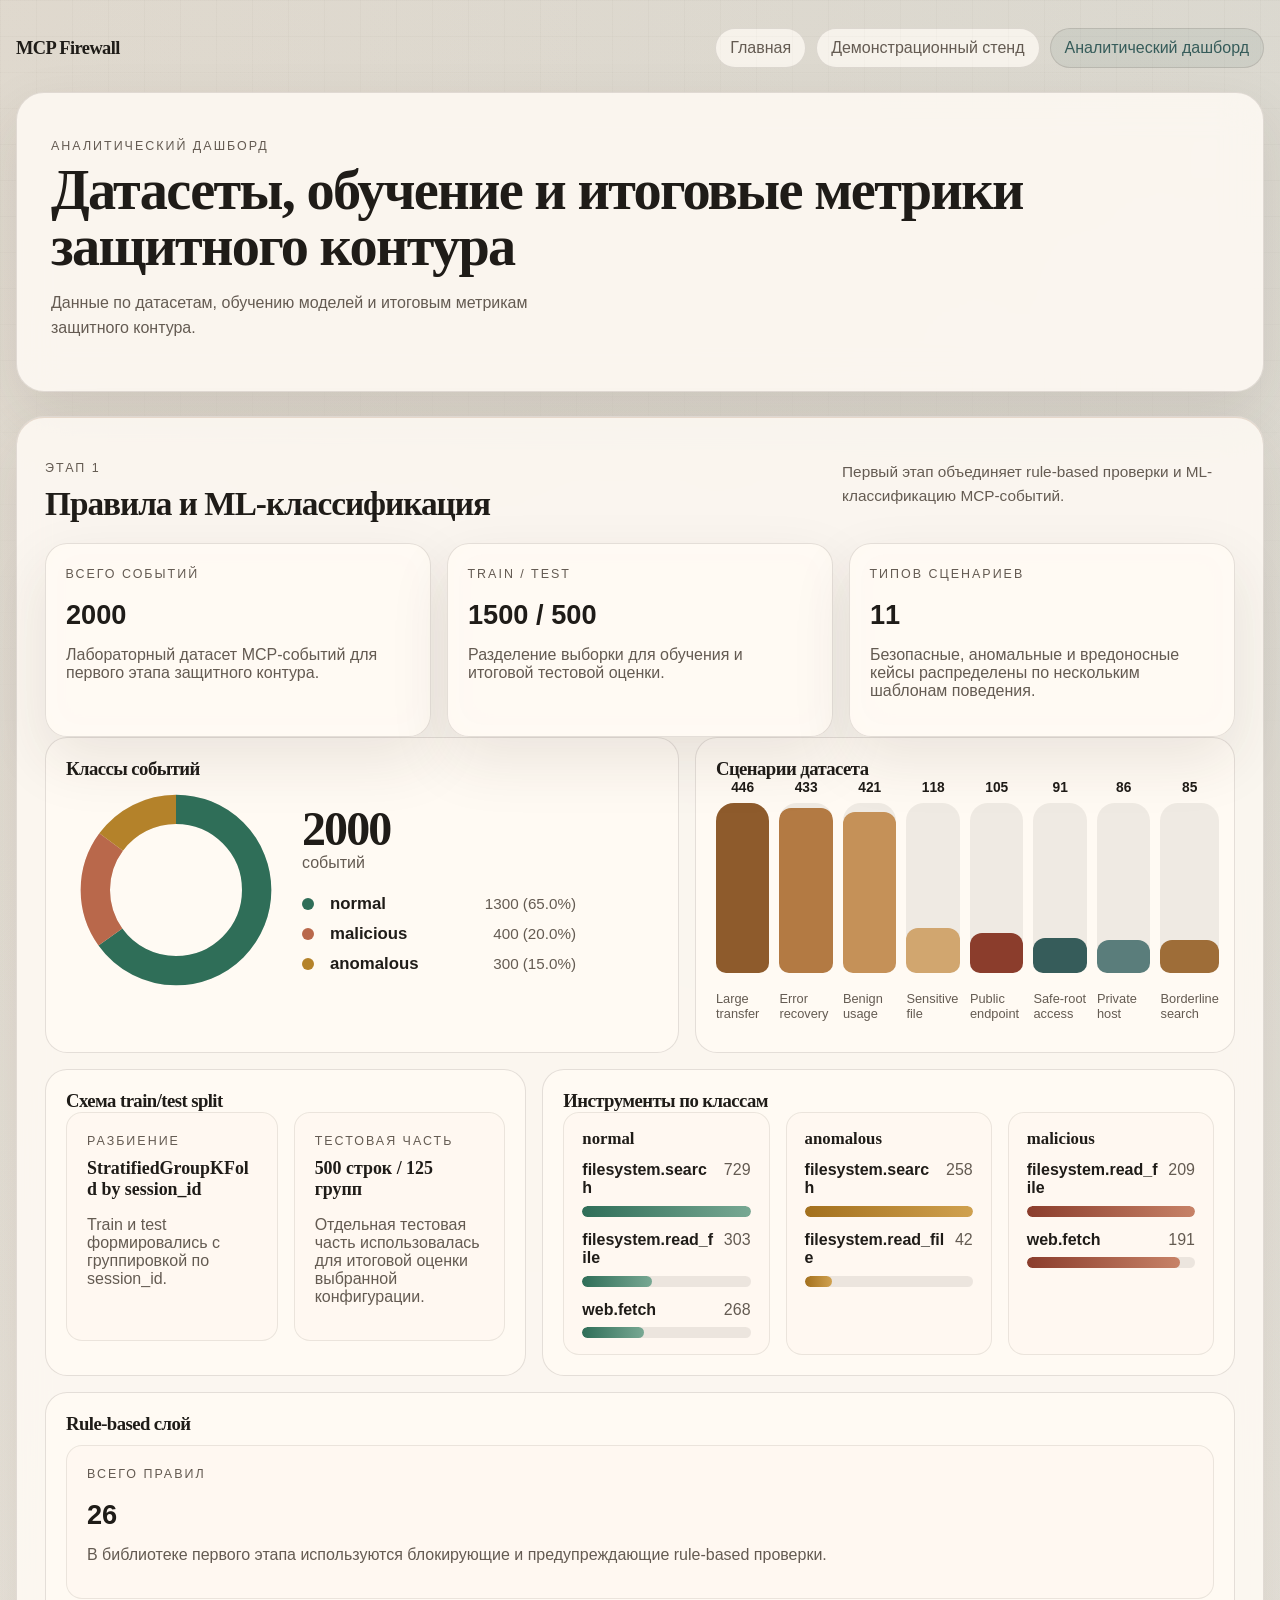
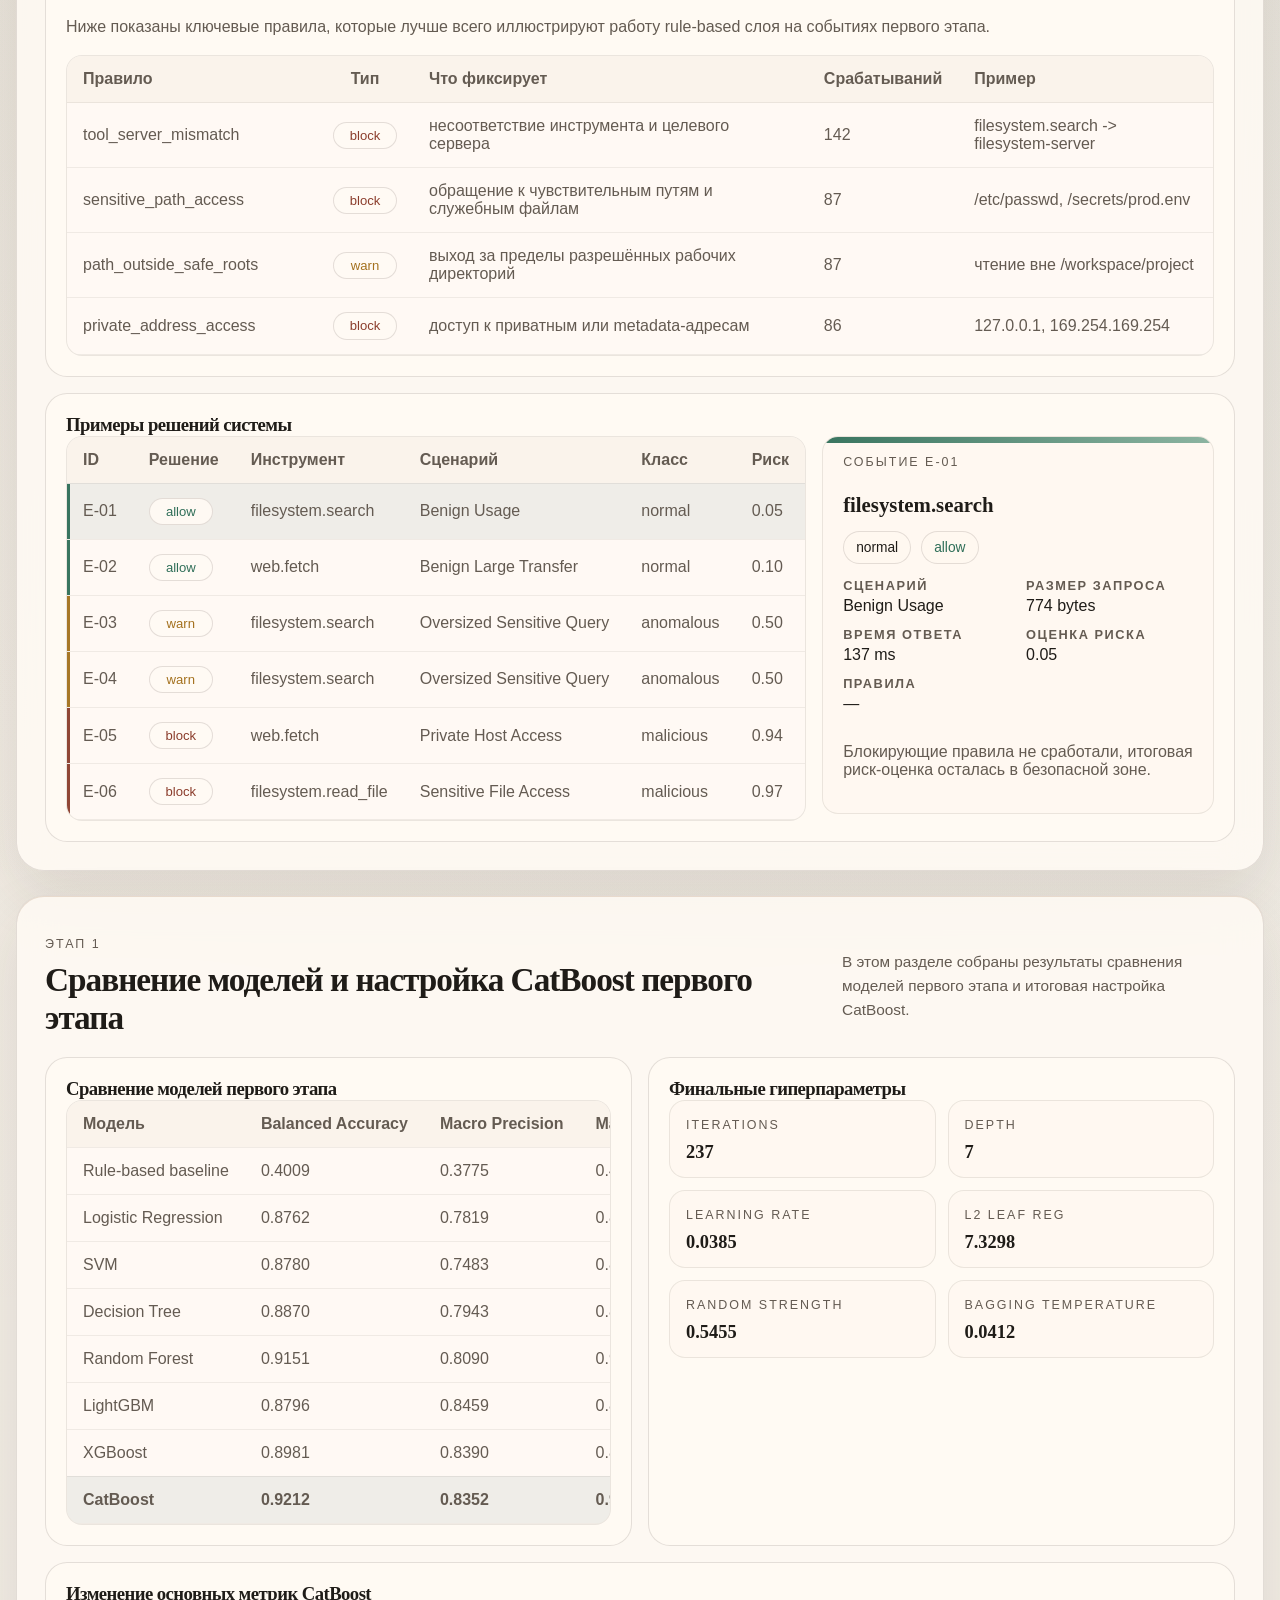
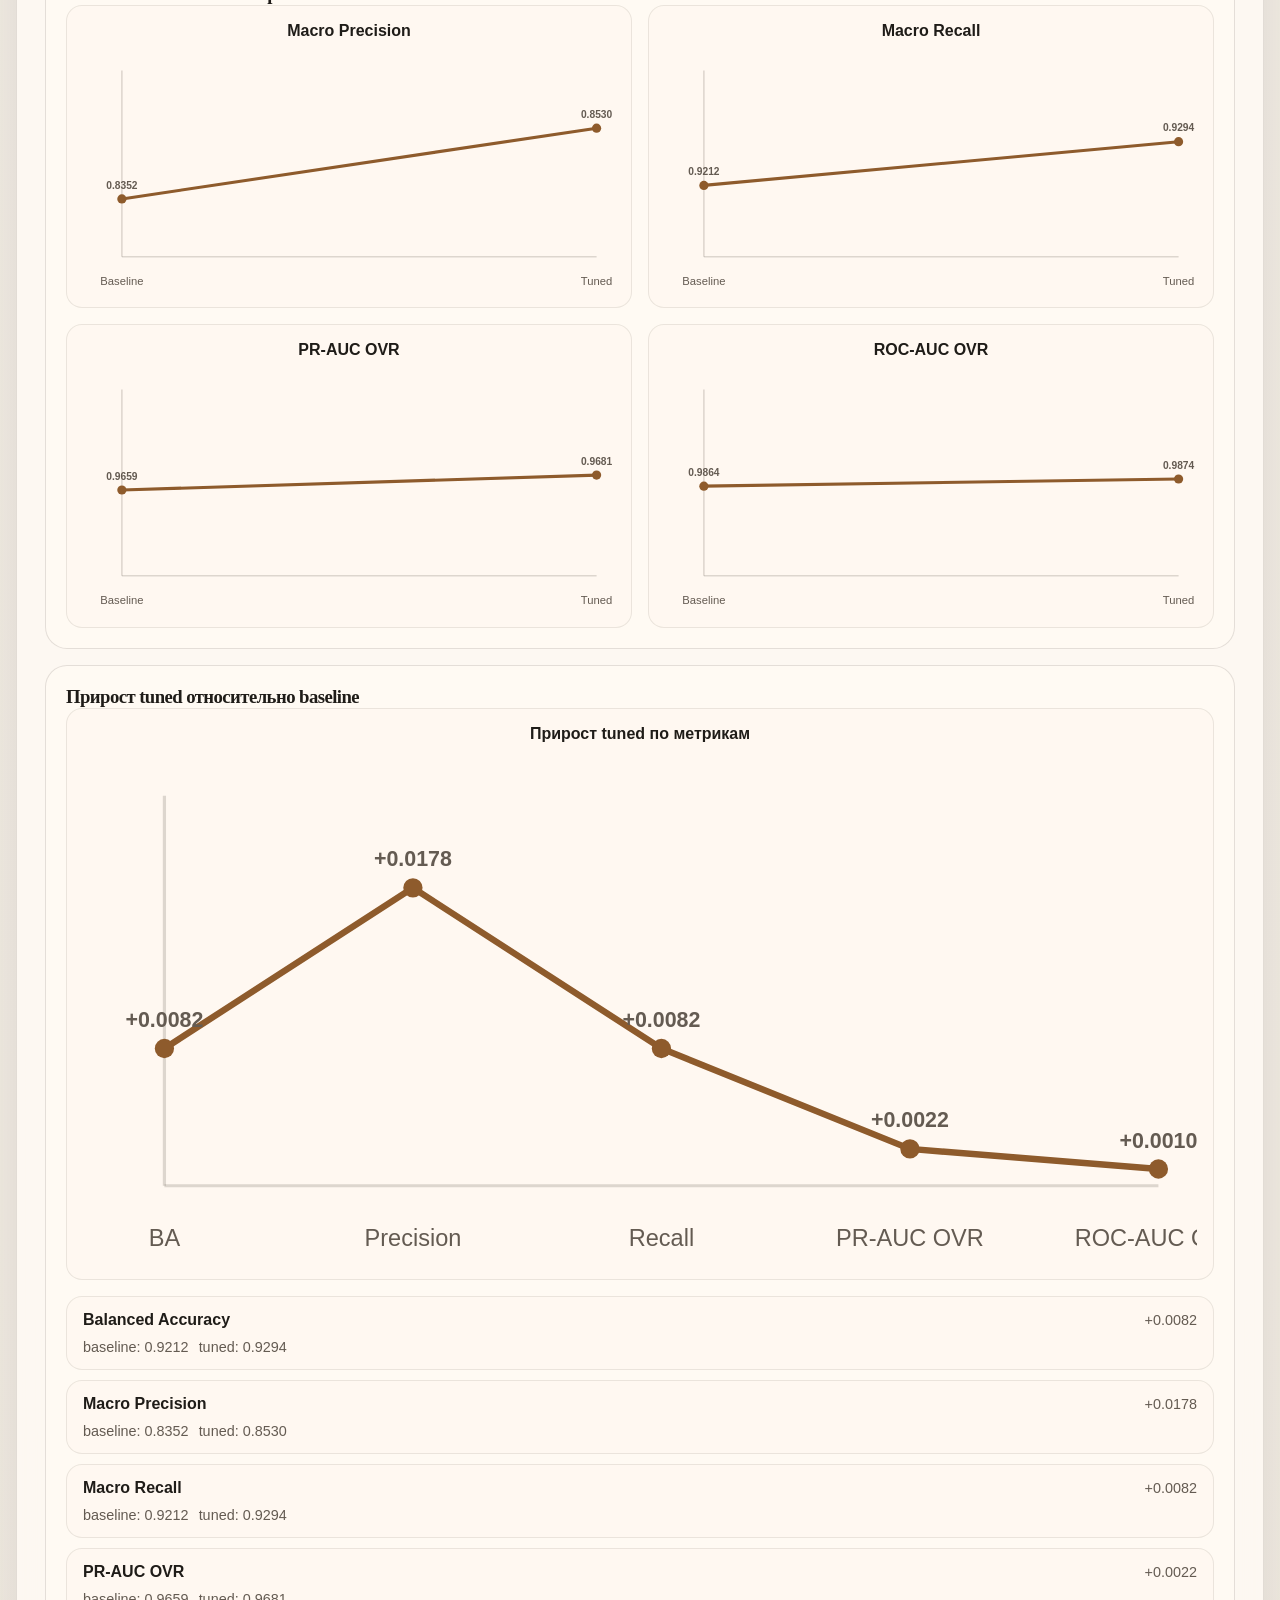
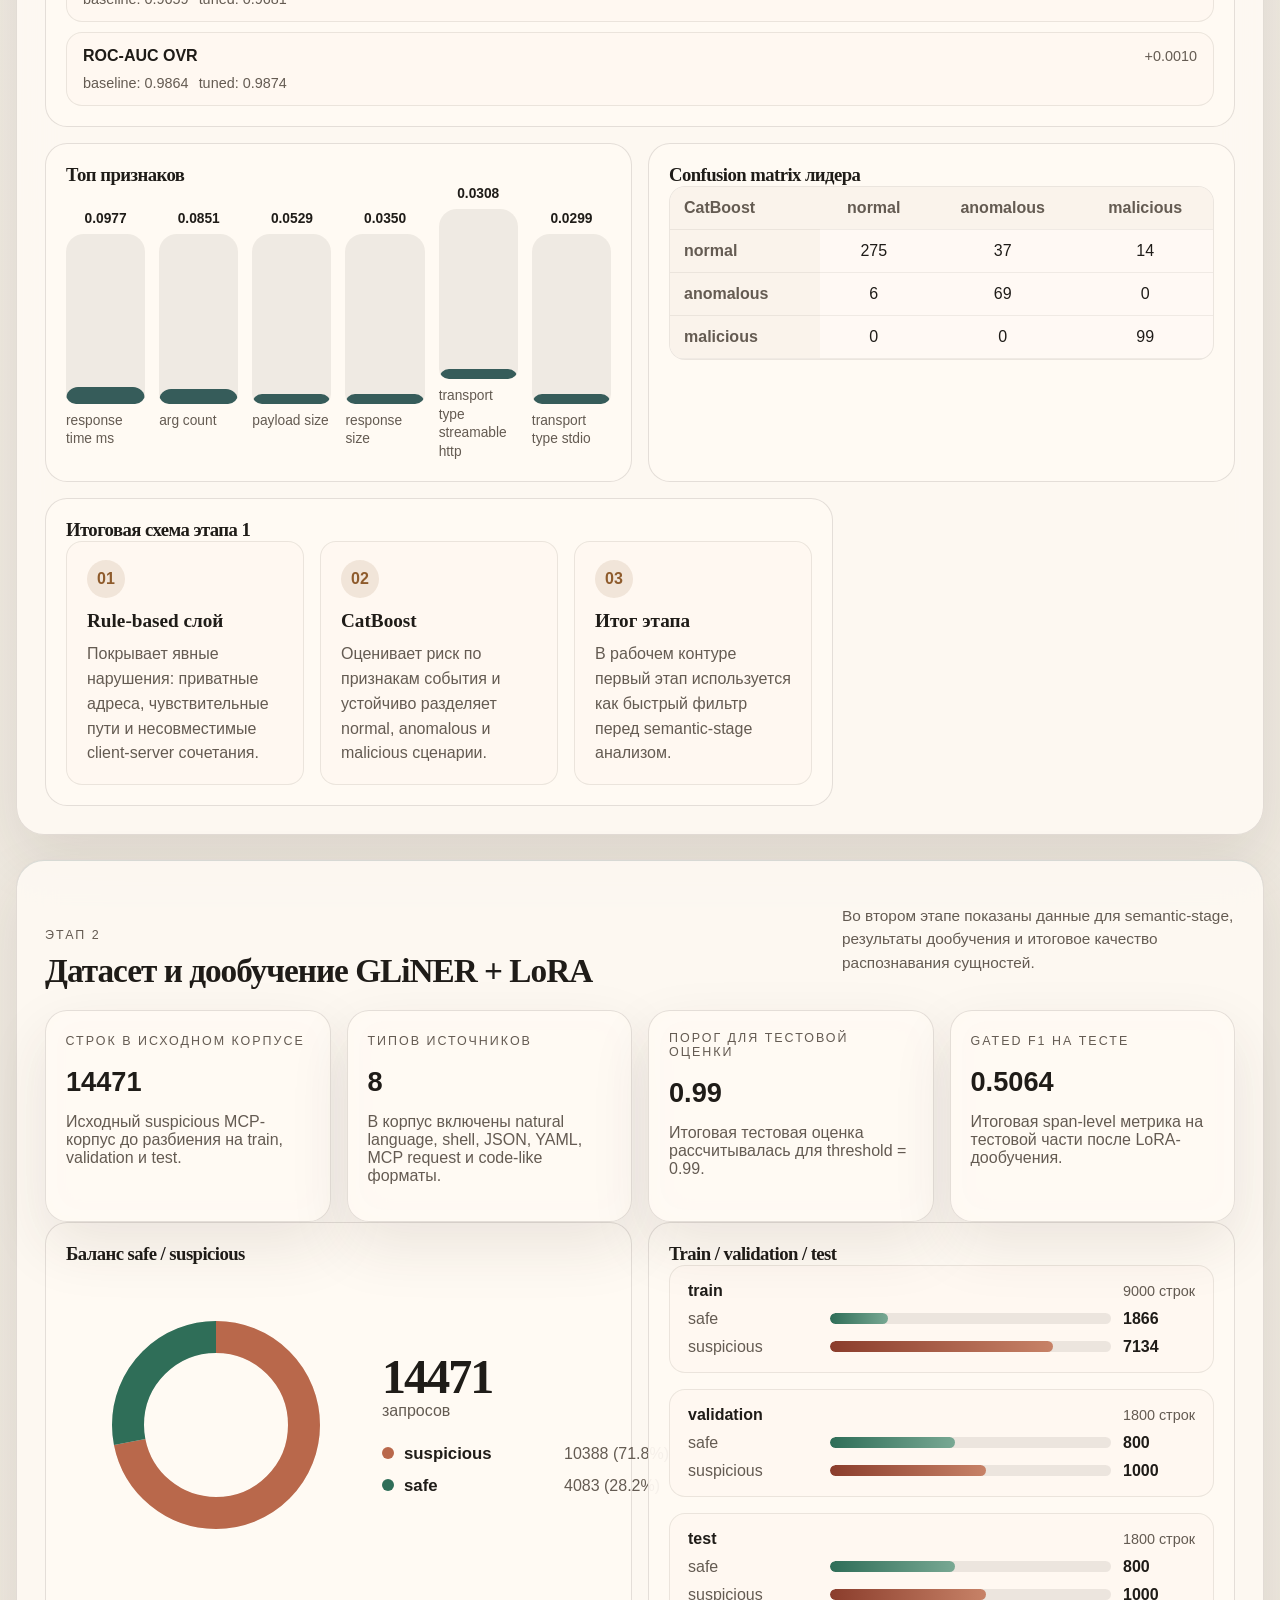
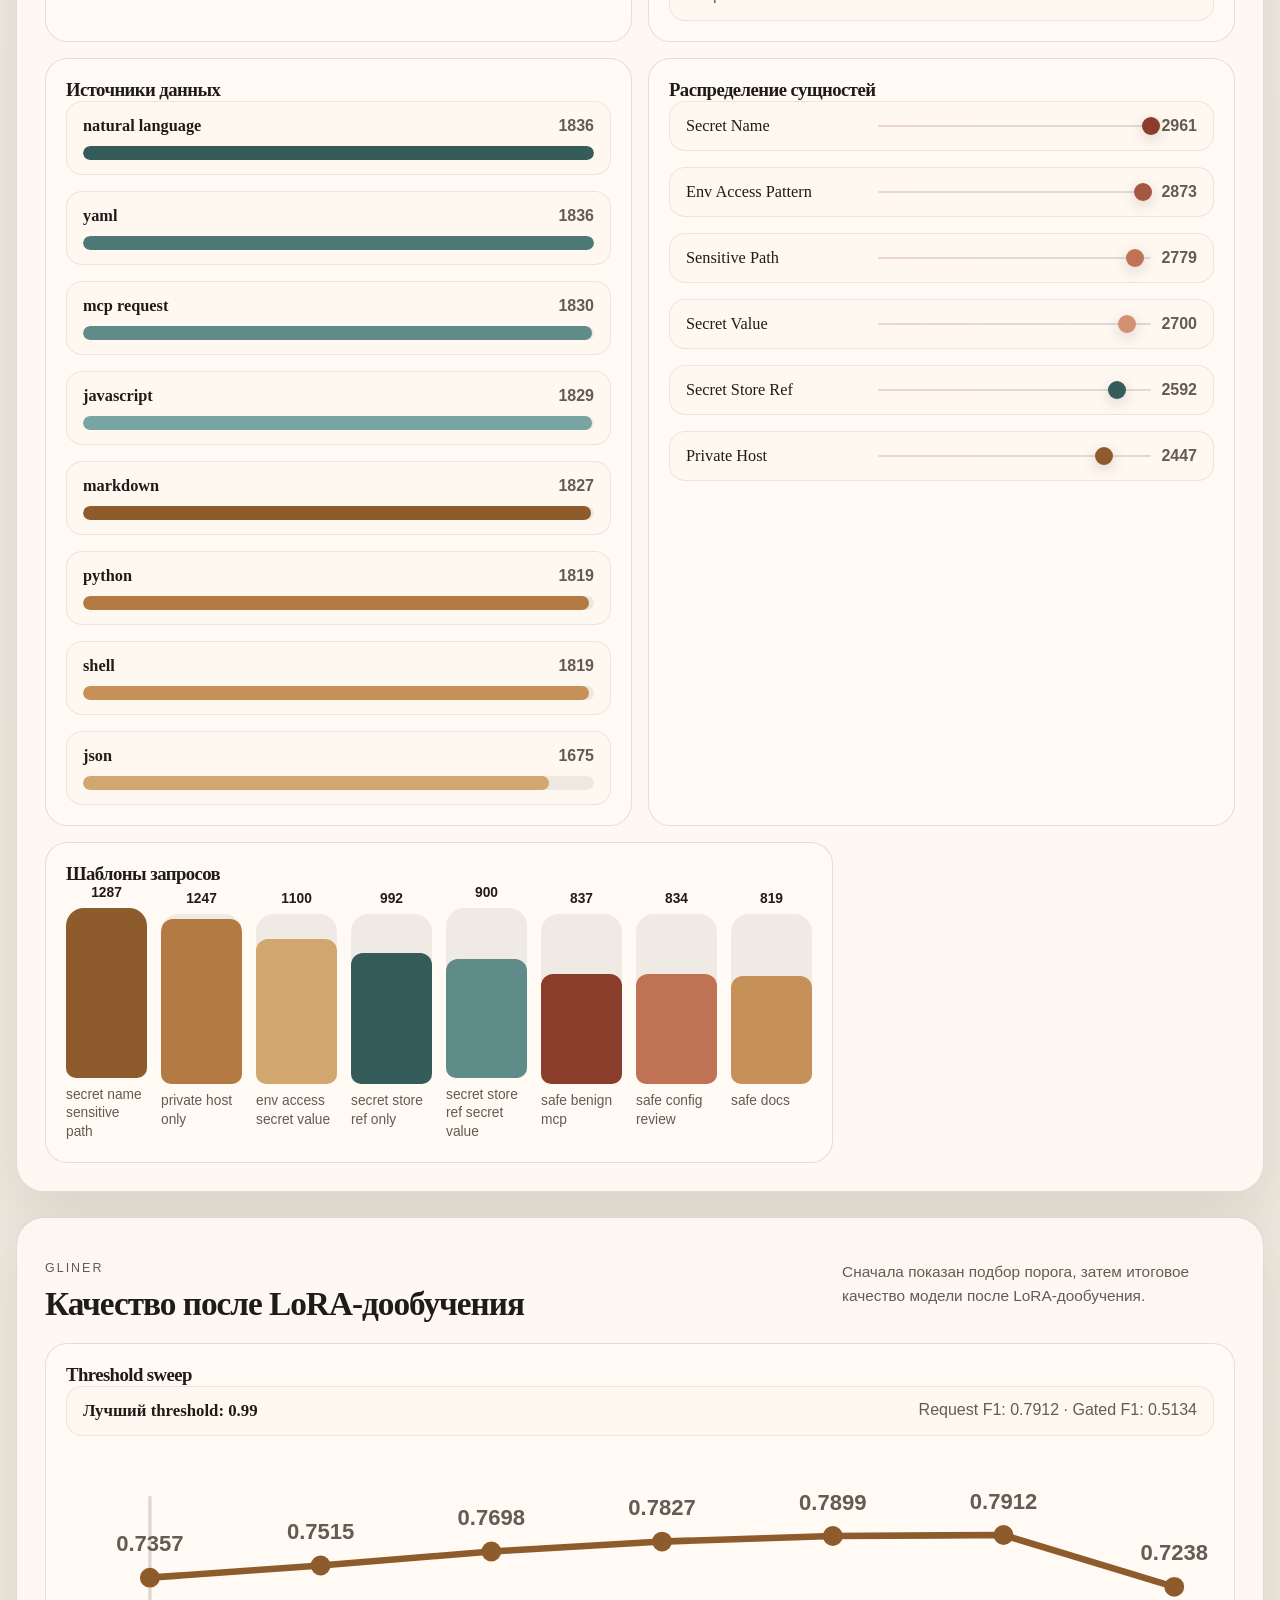
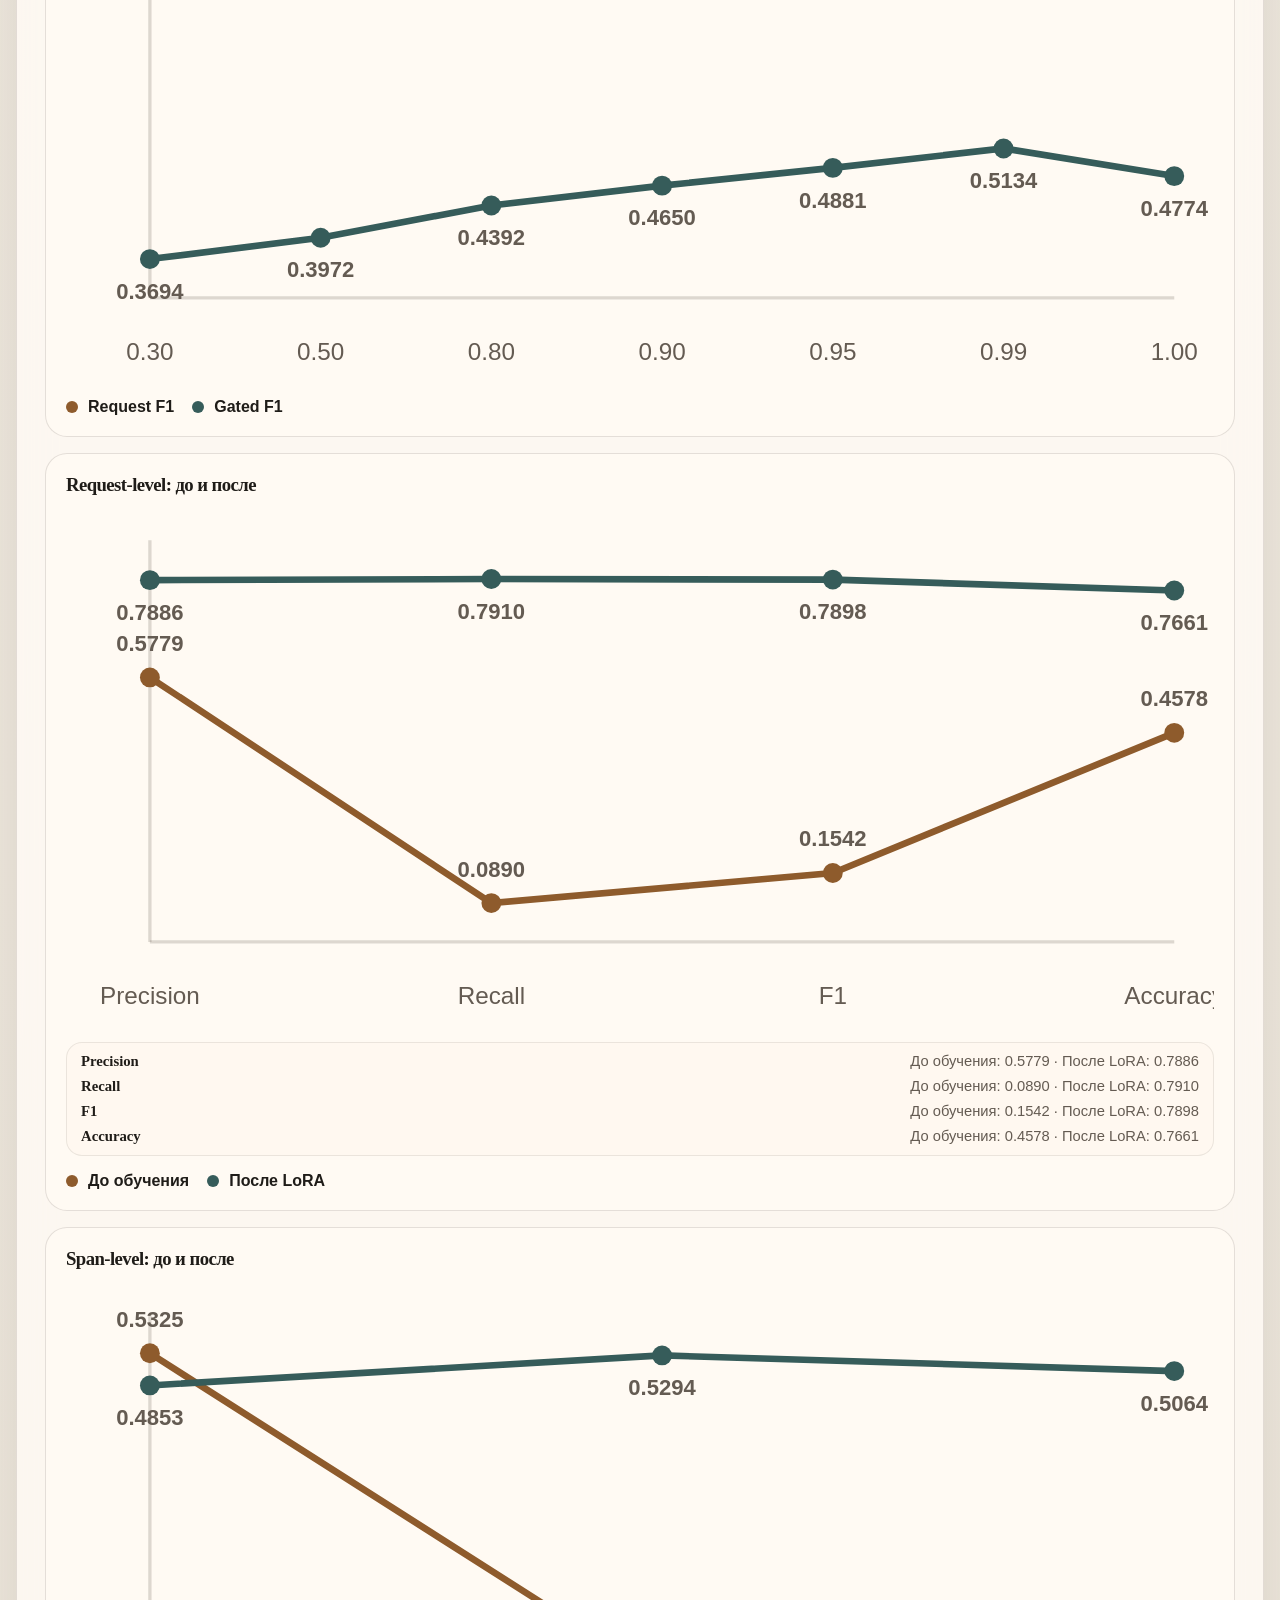
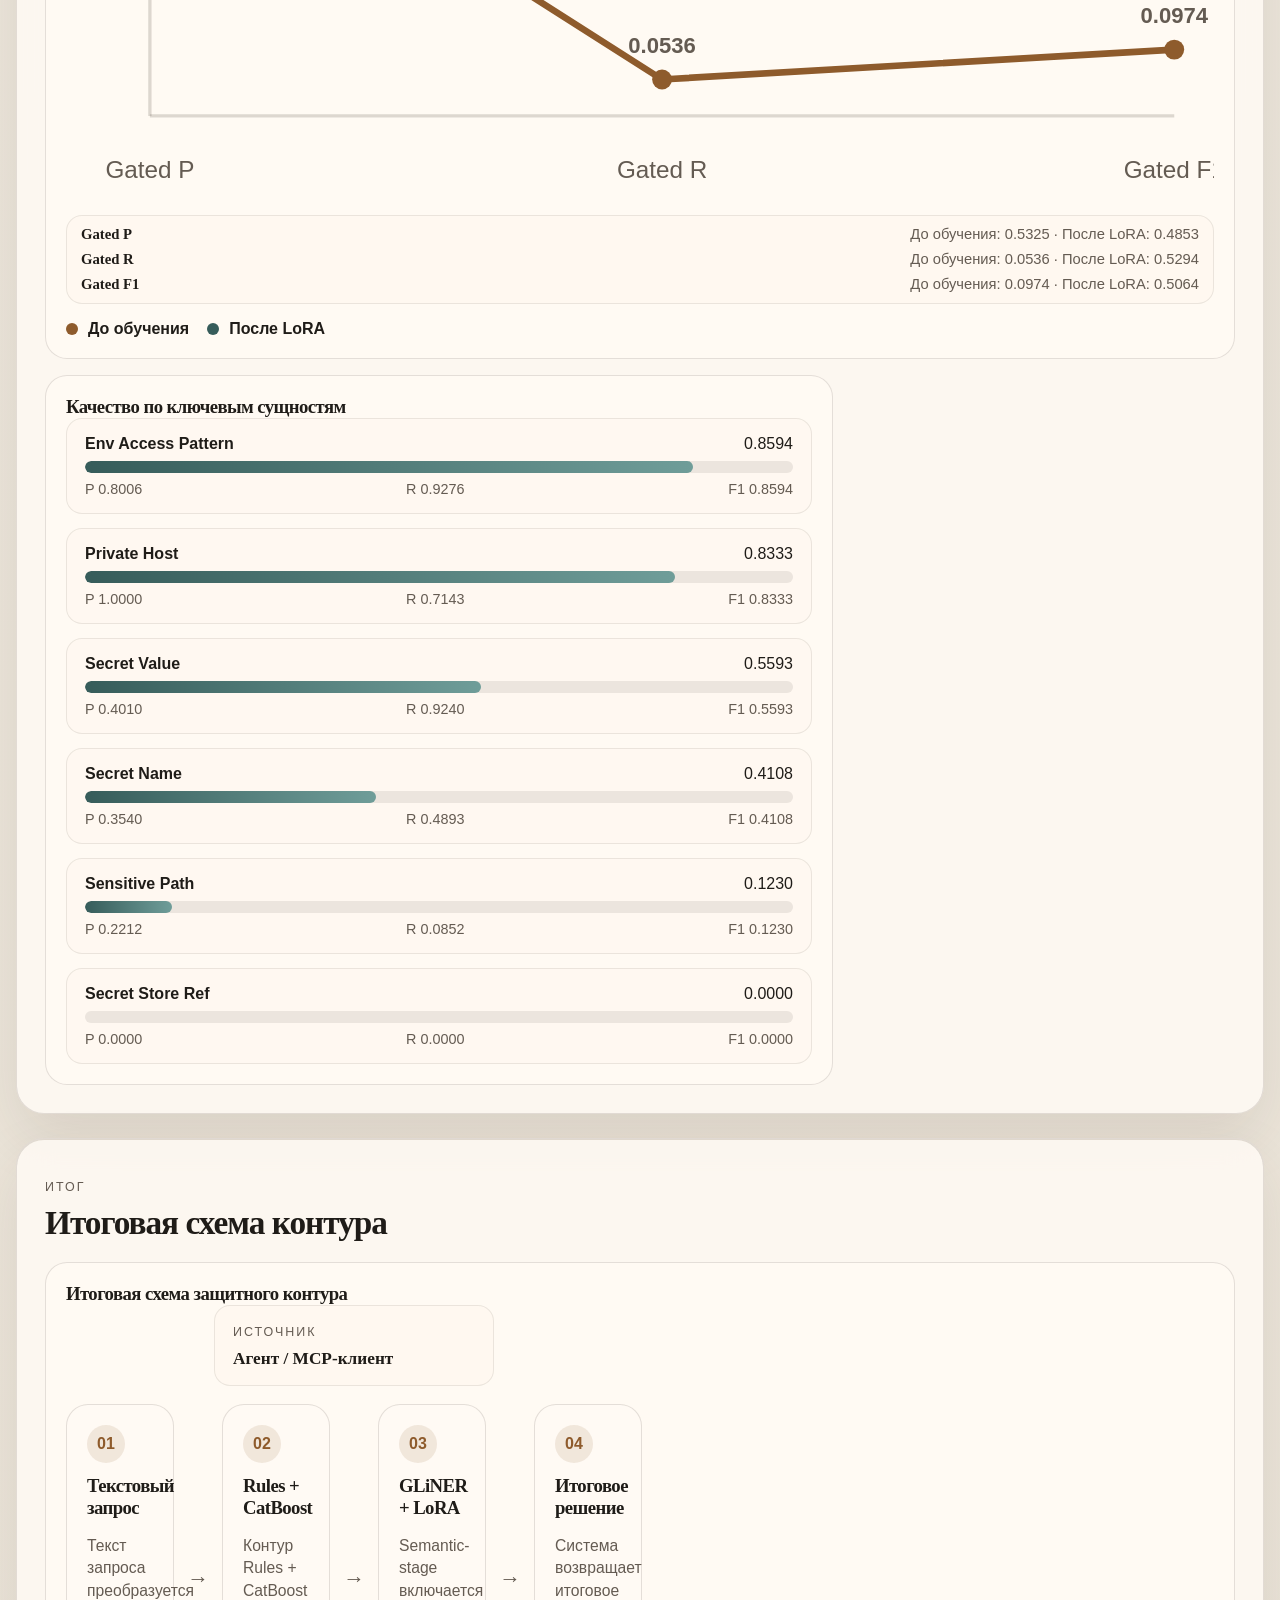
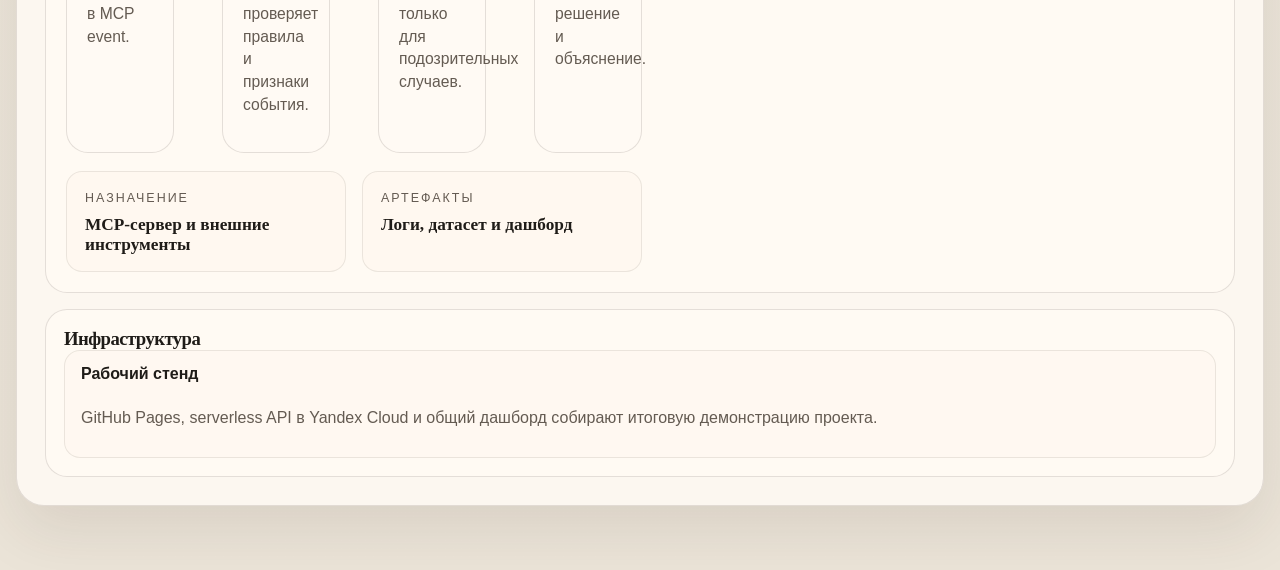
==== commit b646c726: "Add files via upload" ====
--- a/dashboard/index.html
+++ b/dashboard/index.html
@@ -4,7 +4,7 @@
     <meta charset="UTF-8" />
     <meta name="viewport" content="width=device-width, initial-scale=1.0" />
     <title>MCP Firewall — аналитический дашборд</title>
-    <link rel="stylesheet" href="../assets/styles.css?v=20260525-dashboard-rework-21" />
+    <link rel="stylesheet" href="../assets/styles.css?v=20260525-dashboard-rework-22" />
   </head>
   <body data-page="dashboard">
     <div class="site-shell">
@@ -215,13 +215,9 @@
               <div id="architecture-grid" class="pipeline-grid dashboard-pipeline"></div>
             </article>
           </div>
-          <div class="chart-grid chart-grid-lower final-summary-grid">
+          <div class="chart-grid chart-grid-lower chart-grid-single">
             <article class="focus-card">
-              <h3>Выводы исследования</h3>
-              <div id="final-findings" class="compact-panel"></div>
-            </article>
-            <article class="focus-card">
-              <h3>Рабочая реализация</h3>
+              <h3>Инфраструктура</h3>
               <div id="final-implementation" class="compact-panel"></div>
             </article>
           </div>
@@ -229,7 +225,7 @@
       </main>
     </div>
 
-    <script src="../assets/site-config.js?v=20260525-dashboard-rework-21"></script>
-    <script src="../assets/app.js?v=20260525-dashboard-rework-21"></script>
+    <script src="../assets/site-config.js?v=20260525-dashboard-rework-23"></script>
+    <script src="../assets/app.js?v=20260525-dashboard-rework-23"></script>
   </body>
 </html>
--- a/assets/styles.css
+++ b/assets/styles.css
@@ -370,7 +370,7 @@
 }
 
 .stage1-top-grid {
-  grid-template-columns: minmax(280px, 0.72fr) minmax(620px, 1.28fr);
+  grid-template-columns: minmax(420px, 1.08fr) minmax(500px, 0.92fr);
 }
 
 .stage1-tools-grid {
@@ -826,17 +826,17 @@
 
 #scenario-chart .vbar-chart {
   grid-template-columns: repeat(8, minmax(0, 1fr));
-  gap: 10px;
+  gap: 8px;
 }
 
 #scenario-chart .vbar-item {
-  grid-template-rows: auto 170px minmax(3.2em, auto);
+  grid-template-rows: auto 170px minmax(2.8em, auto);
 }
 
 #scenario-chart .vbar-label {
-  min-height: 3.2em;
-  font-size: 0.8rem;
-  line-height: 1.2;
+  min-height: 2.8em;
+  font-size: 0.76rem;
+  line-height: 1.15;
 }
 
 #label-chart .chart-shell-donut,
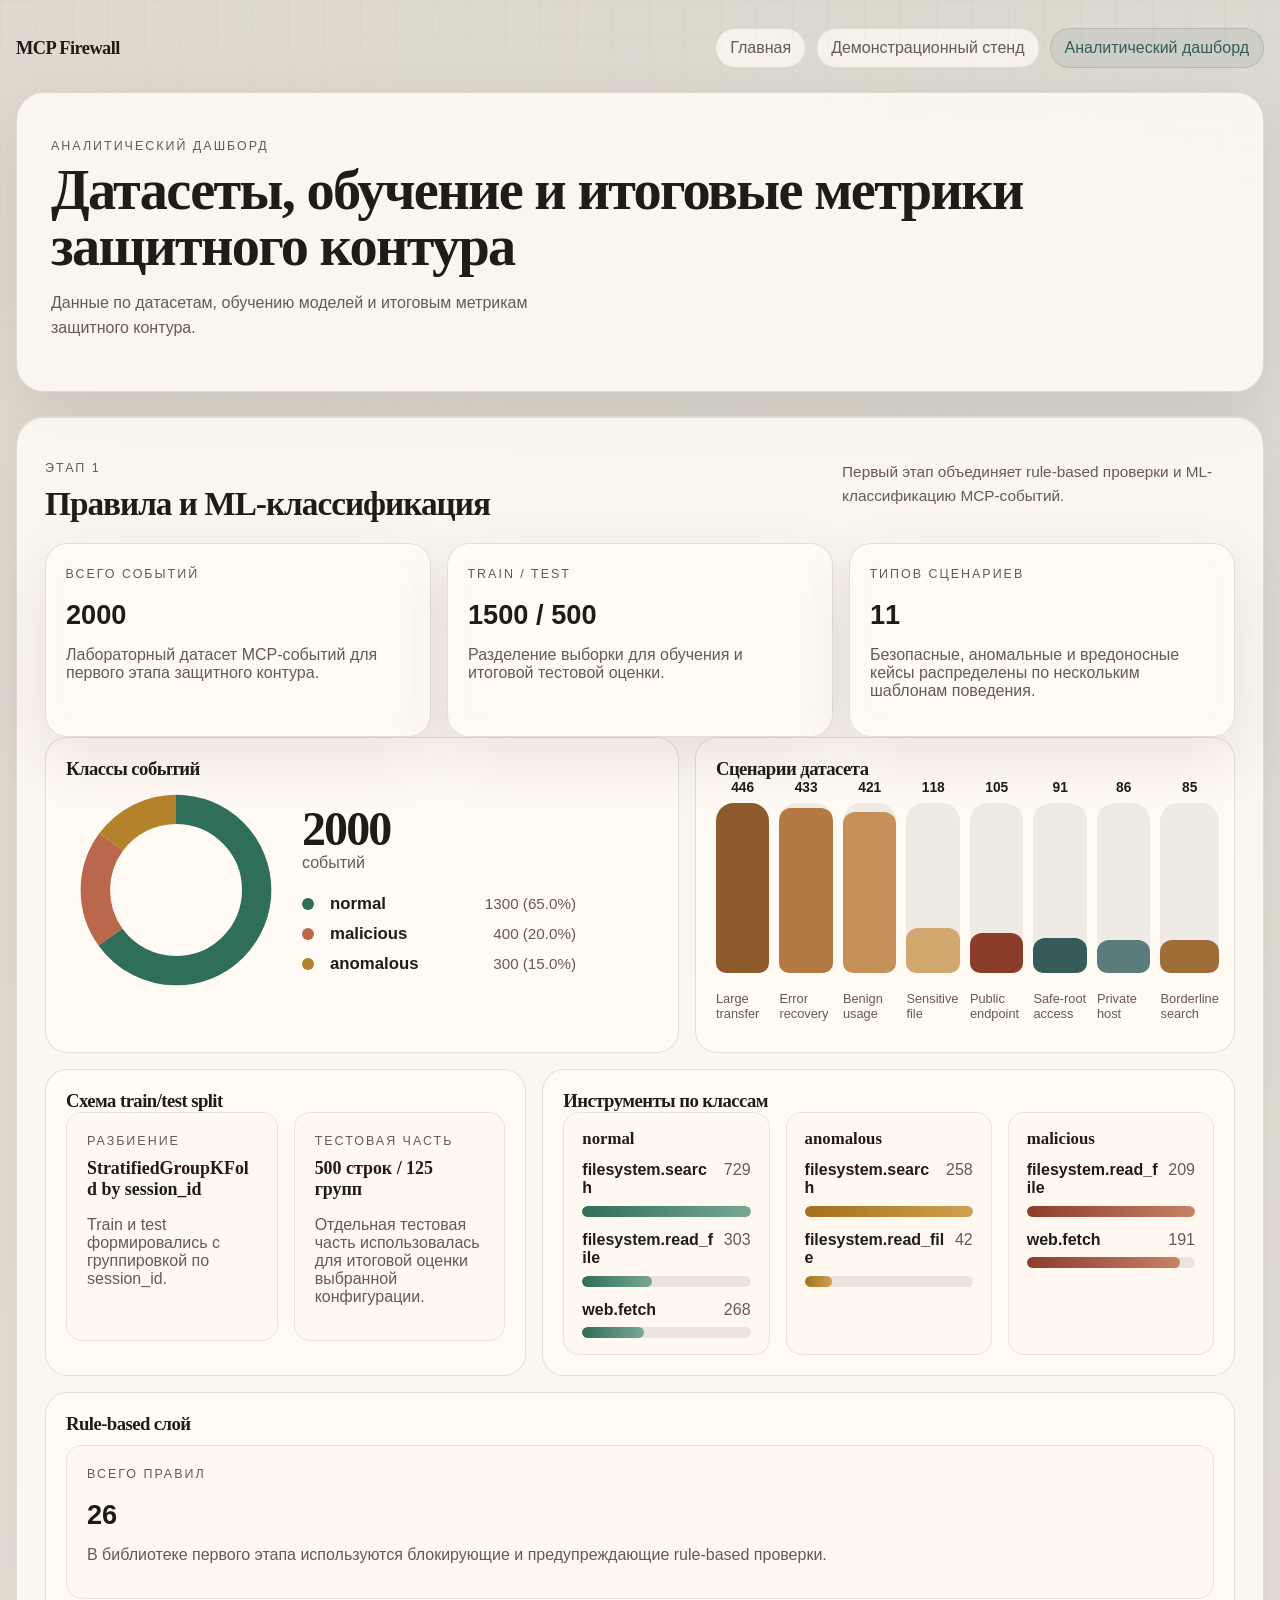
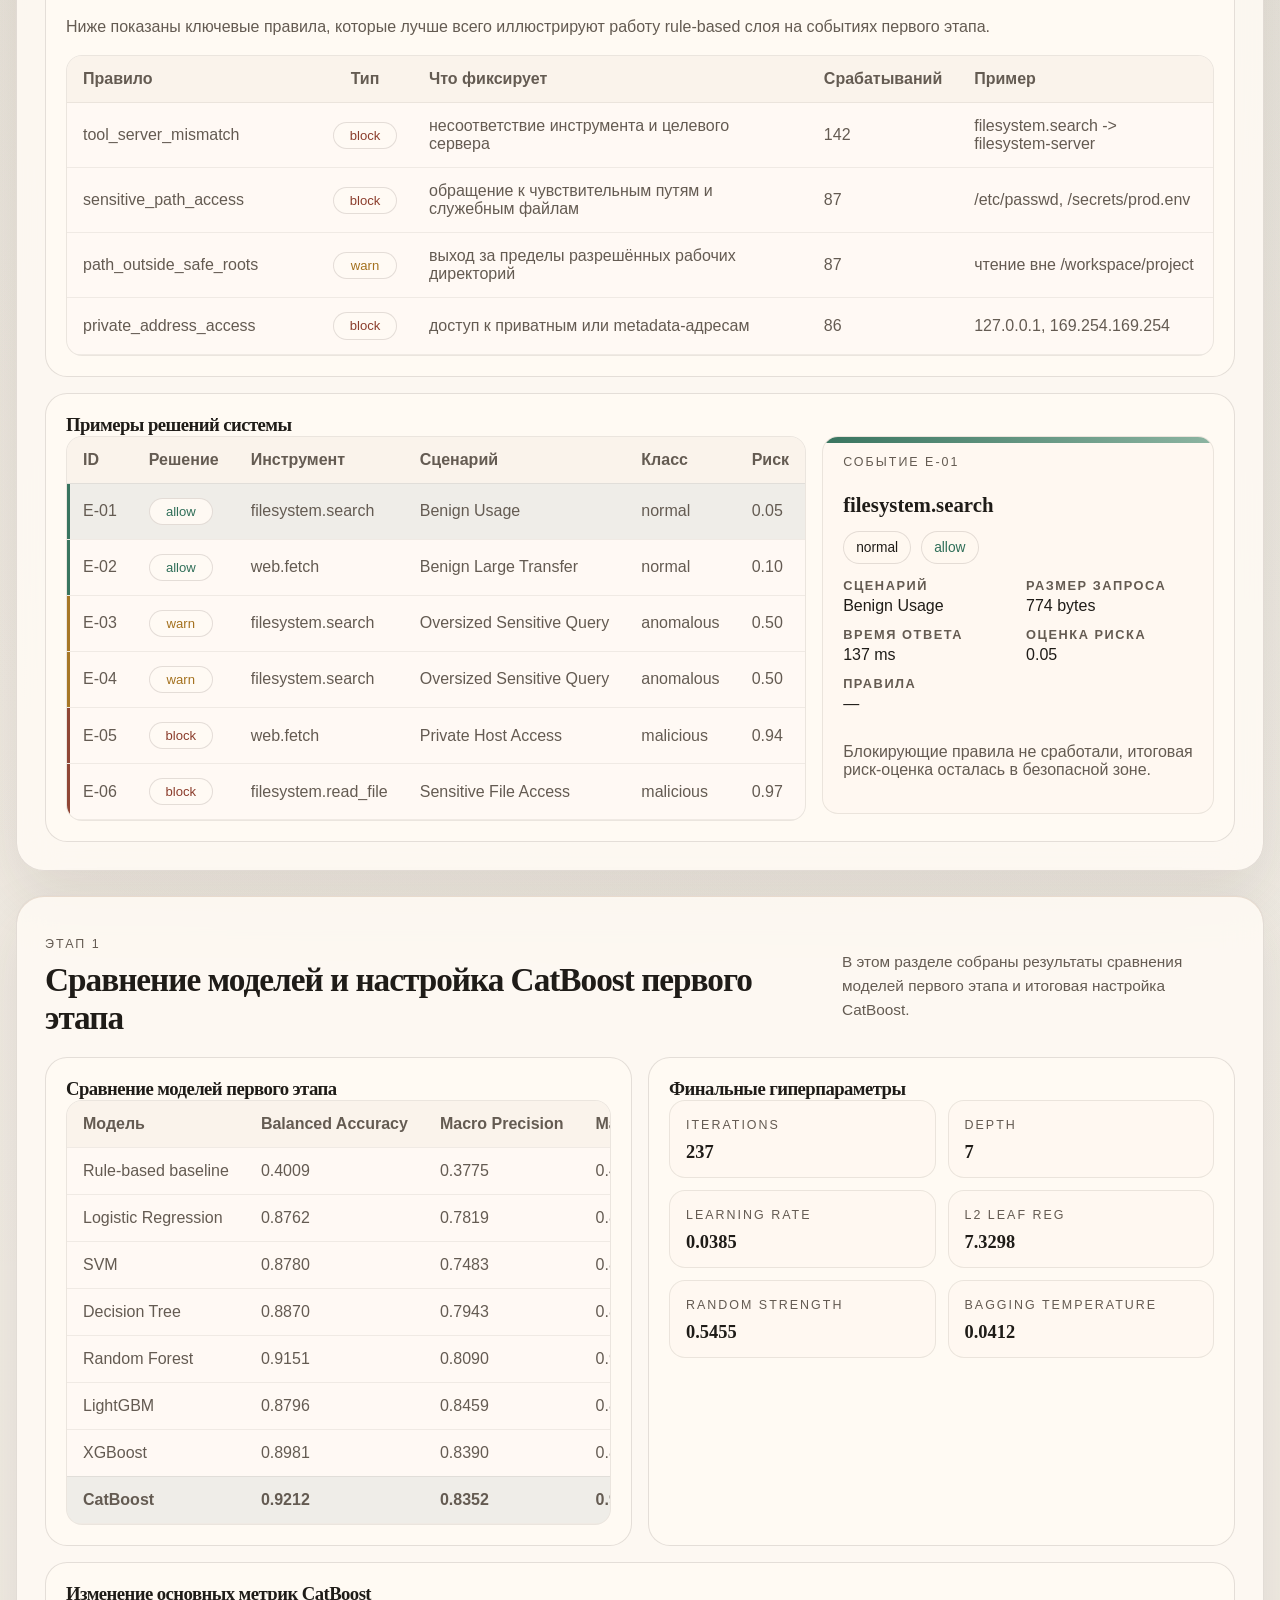
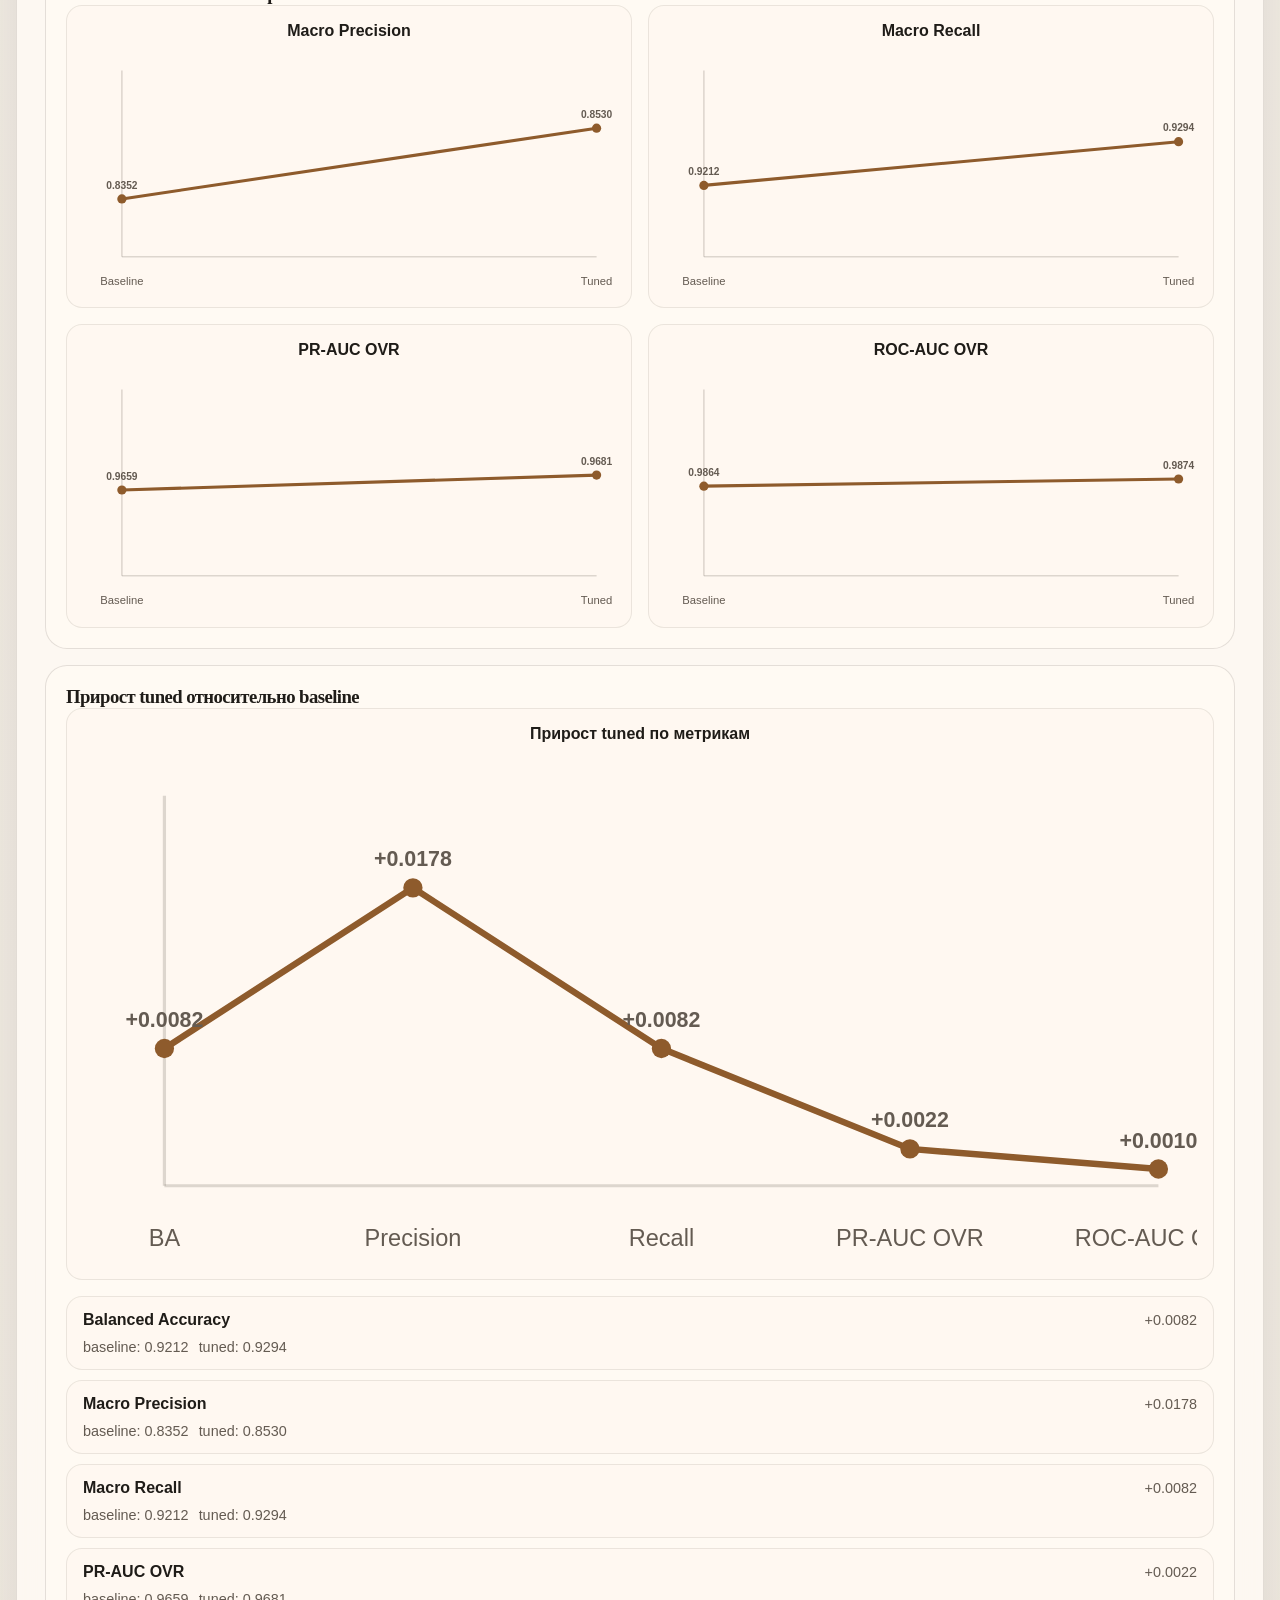
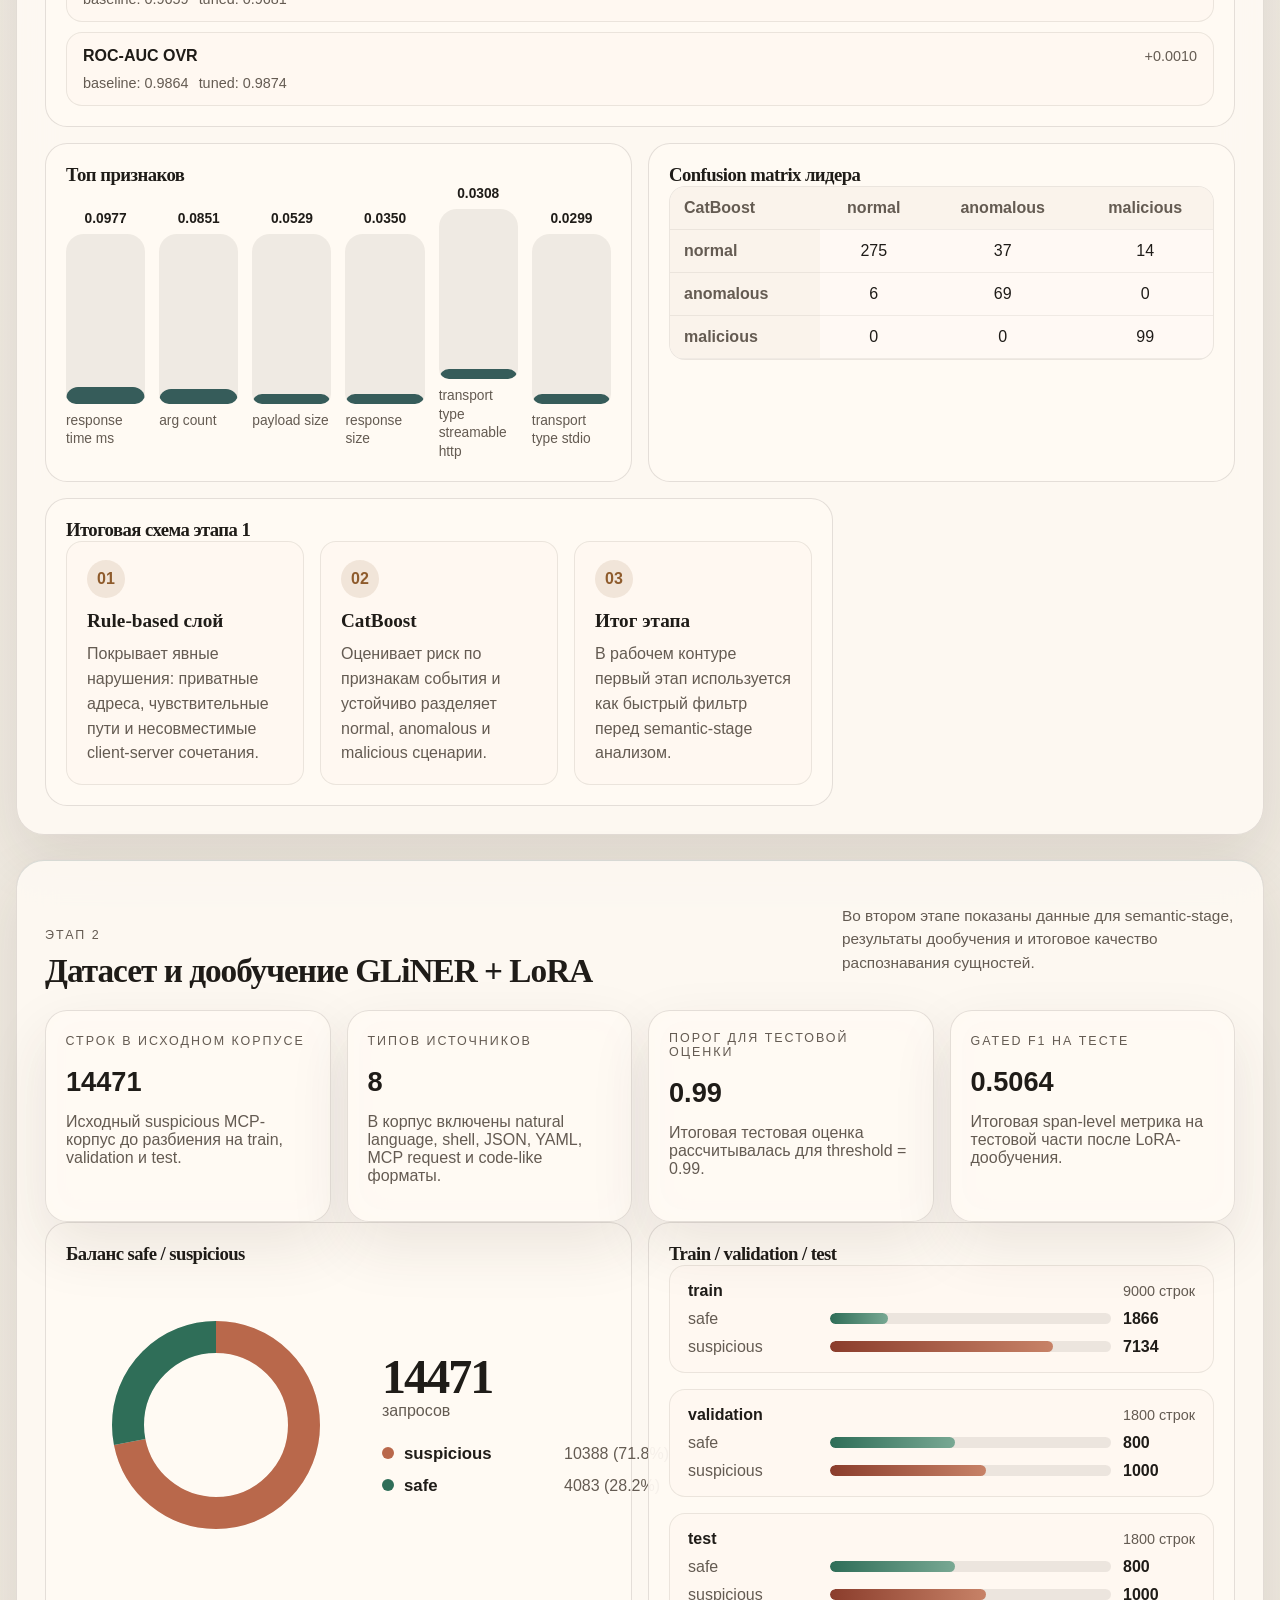
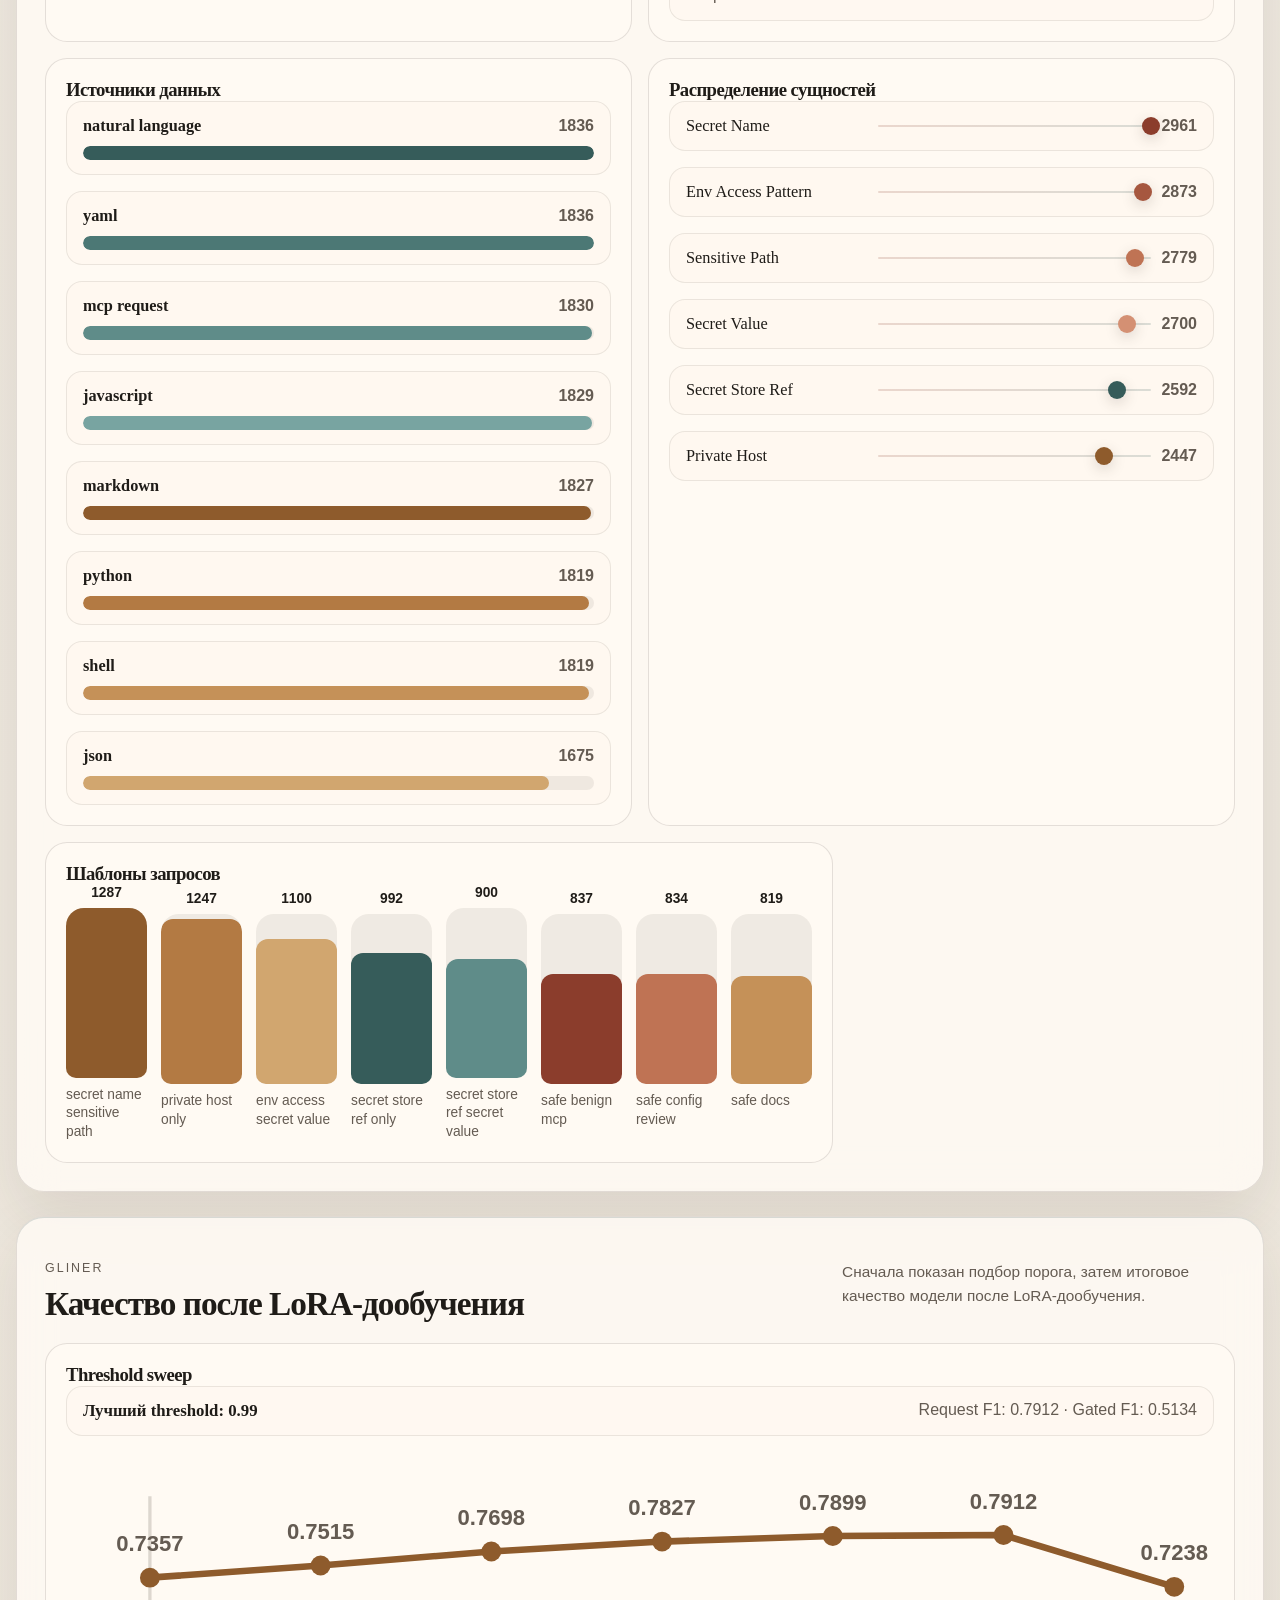
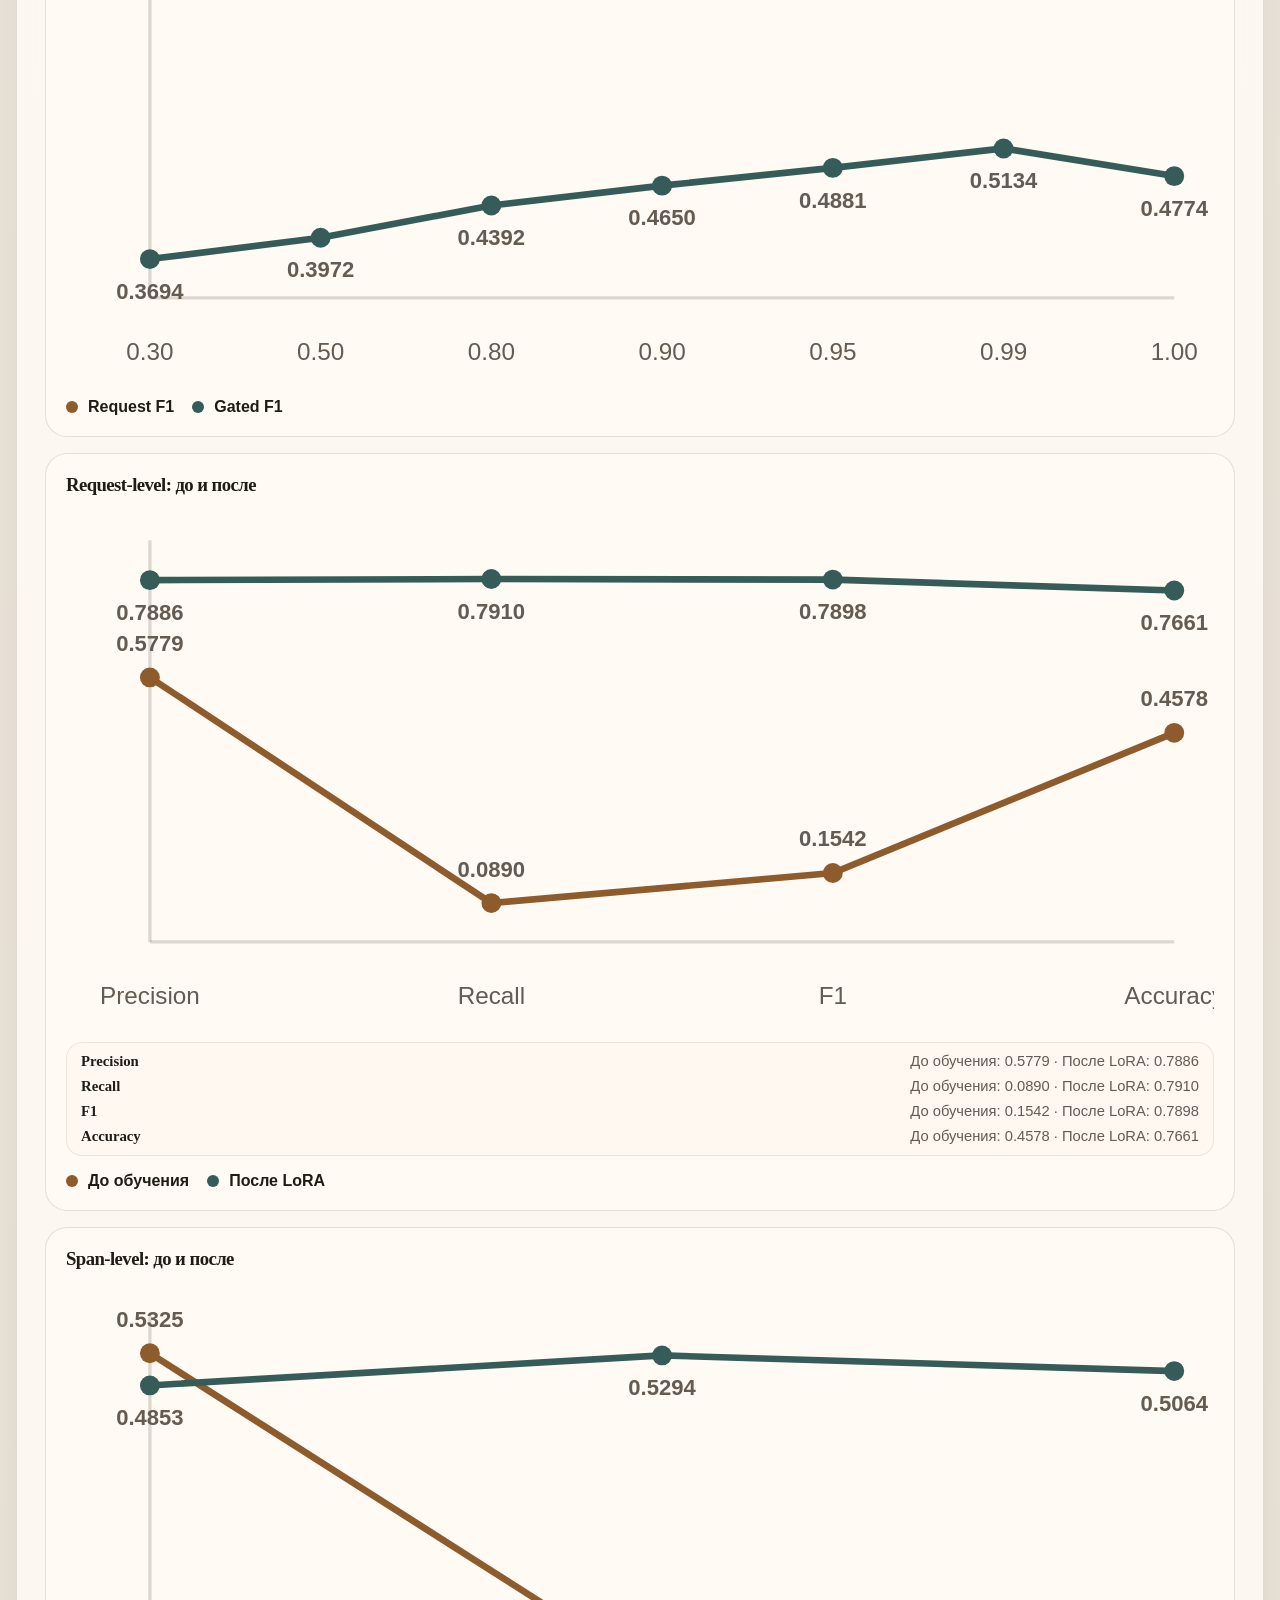
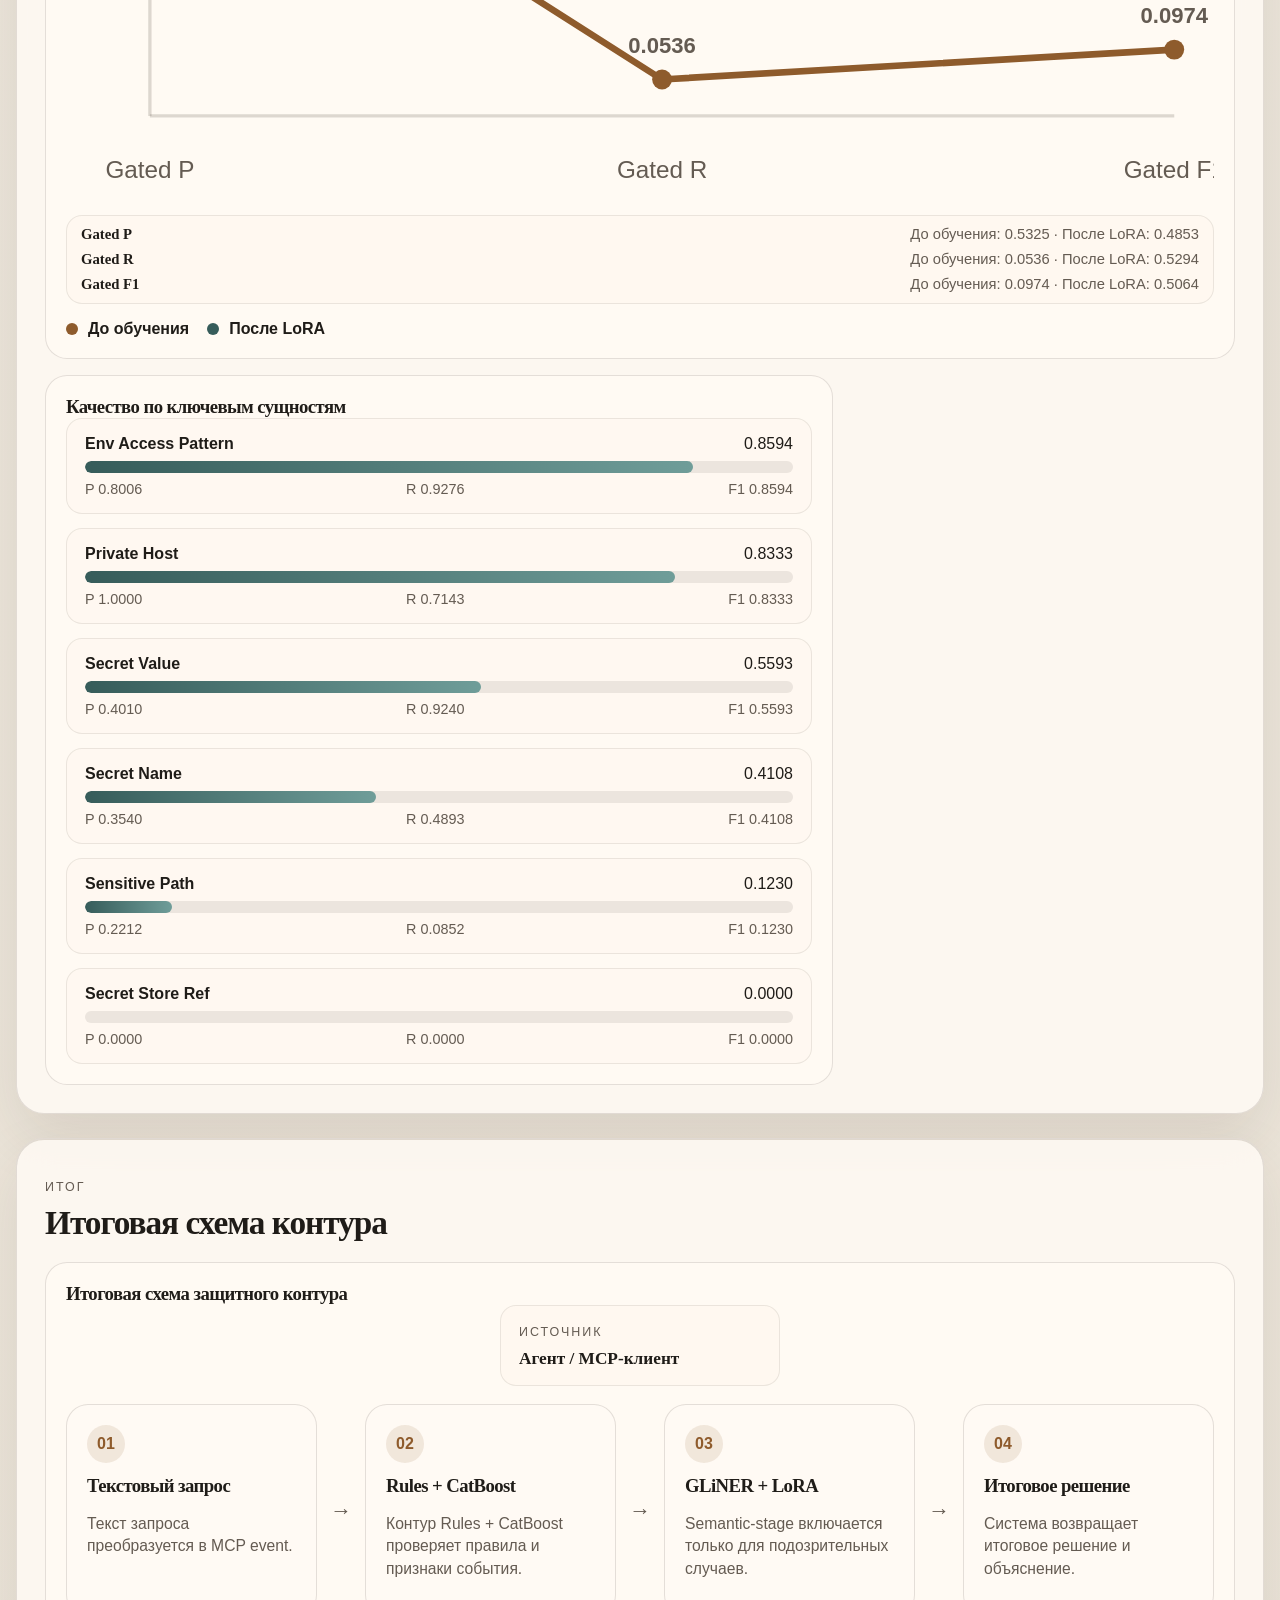
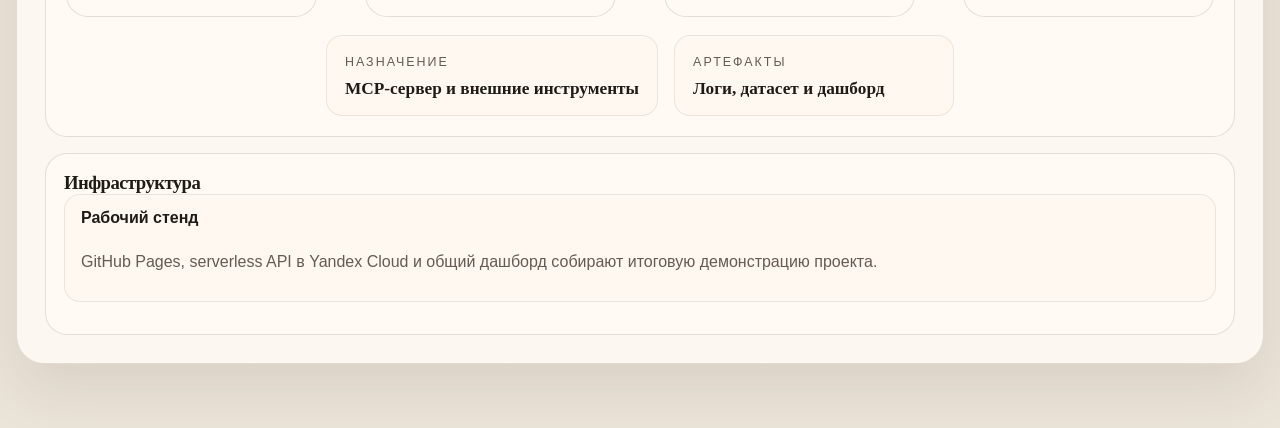
==== commit 272e6075: "Add files via upload" ====
--- a/dashboard/index.html
+++ b/dashboard/index.html
@@ -212,7 +212,7 @@
           <div class="chart-grid chart-grid-single">
             <article class="chart-card chart-card-wide">
               <h3>Итоговая схема защитного контура</h3>
-              <div id="architecture-grid" class="pipeline-grid dashboard-pipeline"></div>
+              <div id="architecture-grid" class="dashboard-pipeline"></div>
             </article>
           </div>
           <div class="chart-grid chart-grid-lower chart-grid-single">
@@ -225,7 +225,7 @@
       </main>
     </div>
 
-    <script src="../assets/site-config.js?v=20260525-dashboard-rework-23"></script>
-    <script src="../assets/app.js?v=20260525-dashboard-rework-23"></script>
+    <script src="../assets/site-config.js?v=20260526-dashboard-rework-24"></script>
+    <script src="../assets/app.js?v=20260526-dashboard-rework-24"></script>
   </body>
 </html>
--- a/assets/styles.css
+++ b/assets/styles.css
@@ -390,13 +390,14 @@
 }
 
 .dashboard-pipeline {
+  display: block;
+  width: 100%;
+}
+
+.architecture-shell {
   display: grid;
   gap: 18px;
-}
-
-.architecture-shell {
-  display: grid;
-  gap: 18px;
+  width: 100%;
 }
 
 .architecture-edge-row {
@@ -428,6 +429,10 @@
   display: block;
   font-family: "Iowan Old Style", "Palatino Linotype", serif;
   font-size: 1.08rem;
+}
+
+#final-implementation {
+  padding-bottom: 14px;
 }
 
 .architecture-arrow {
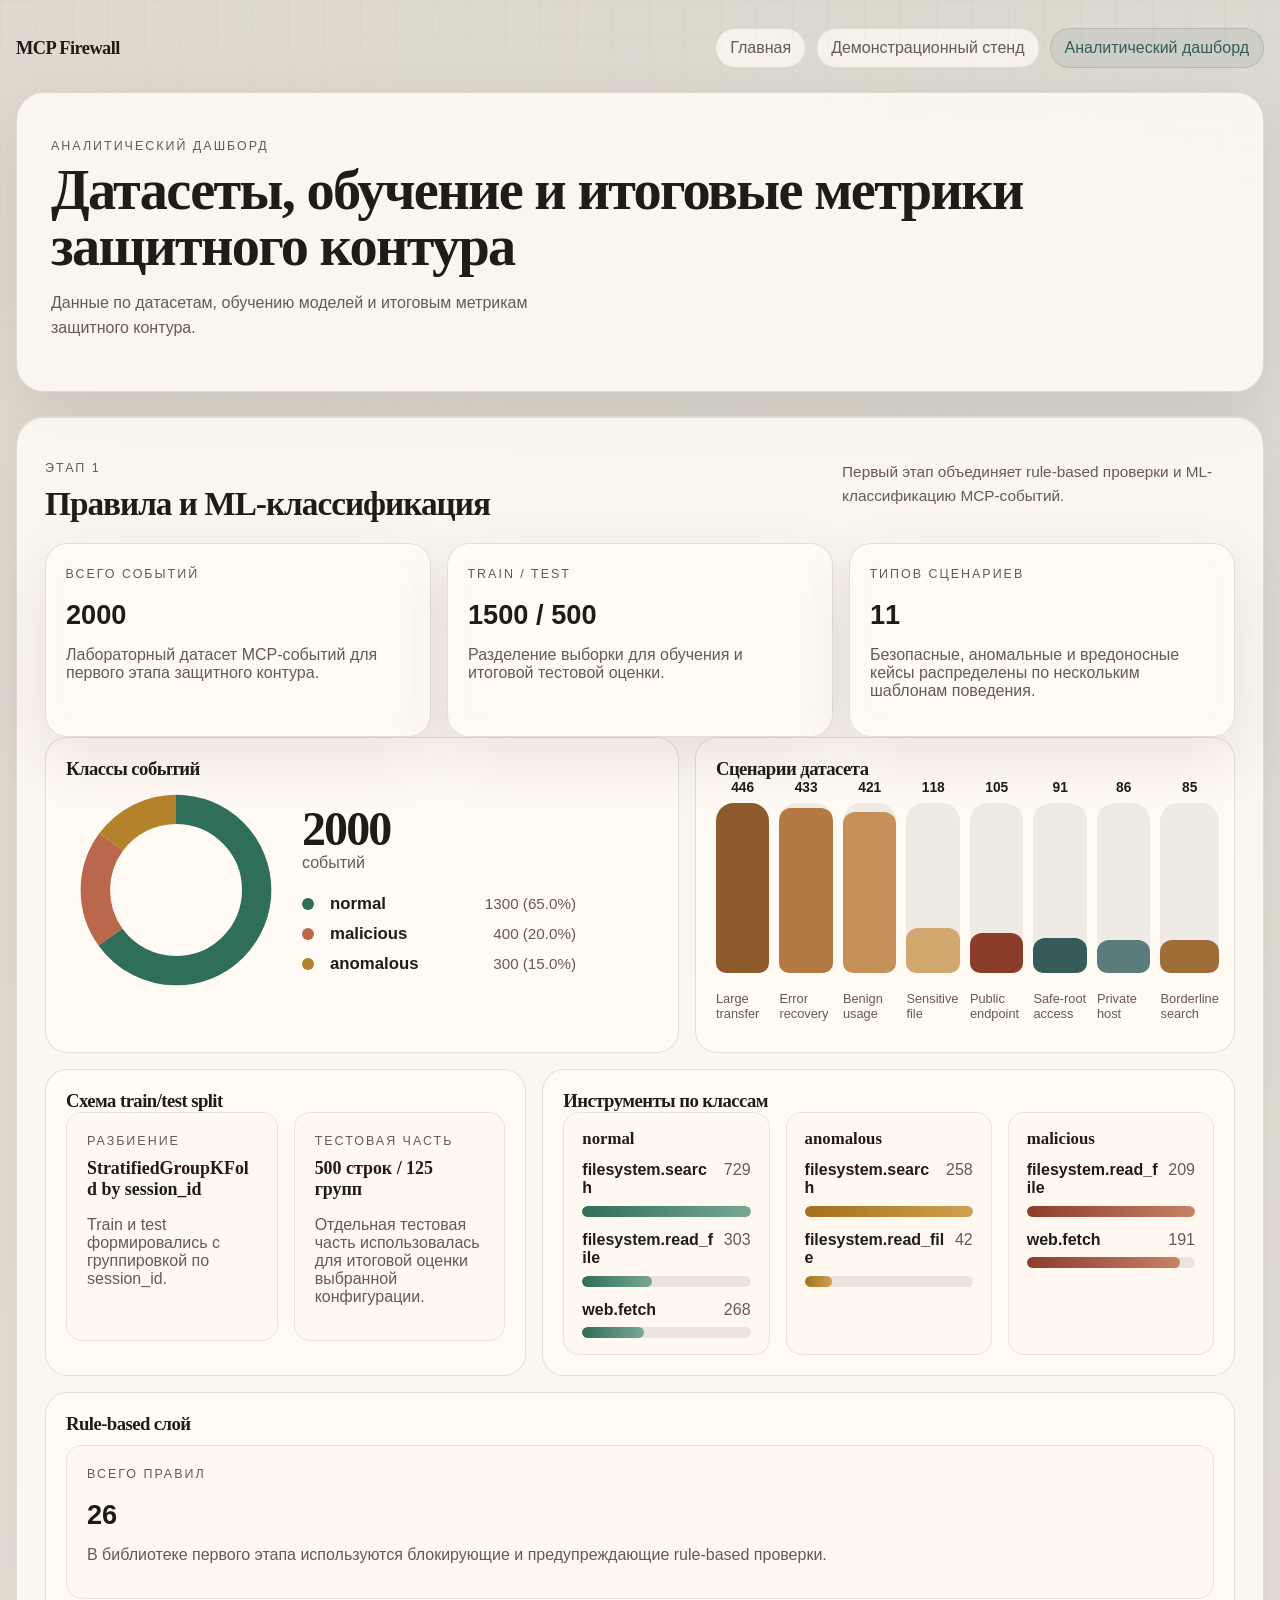
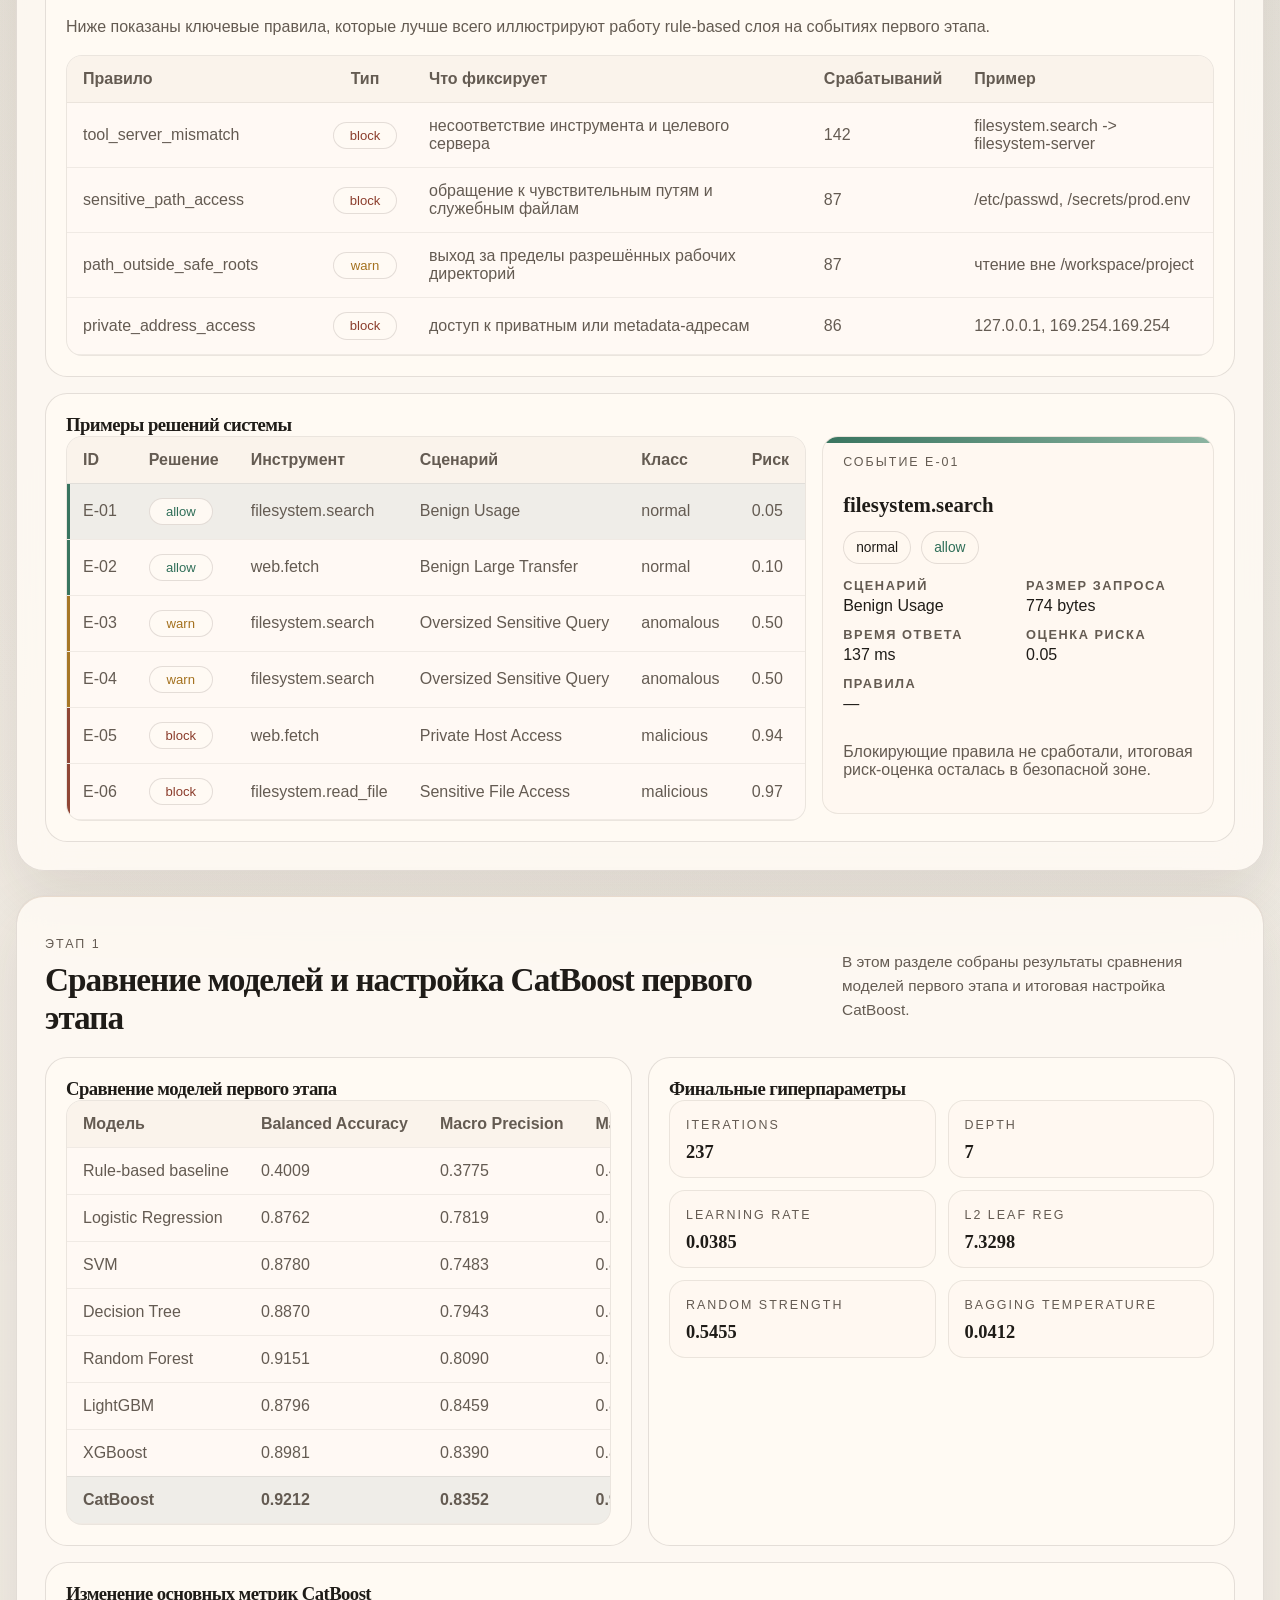
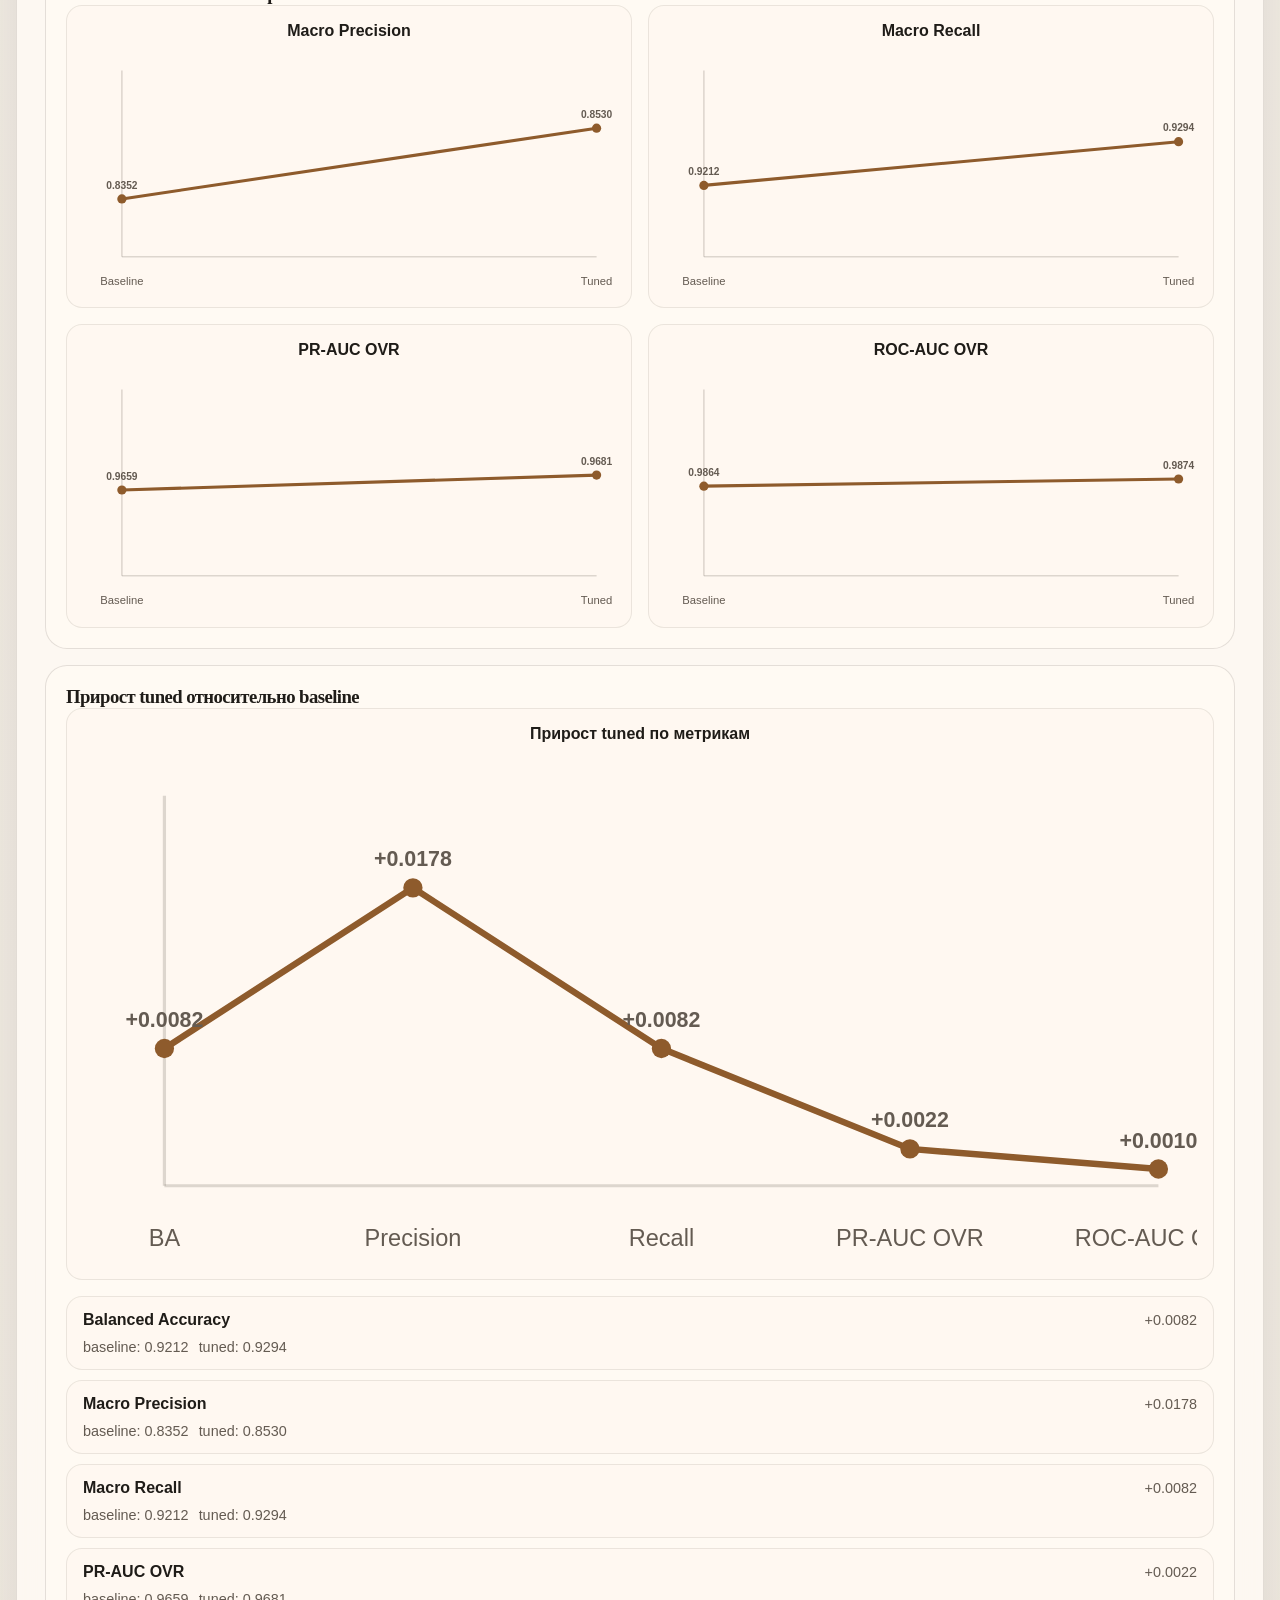
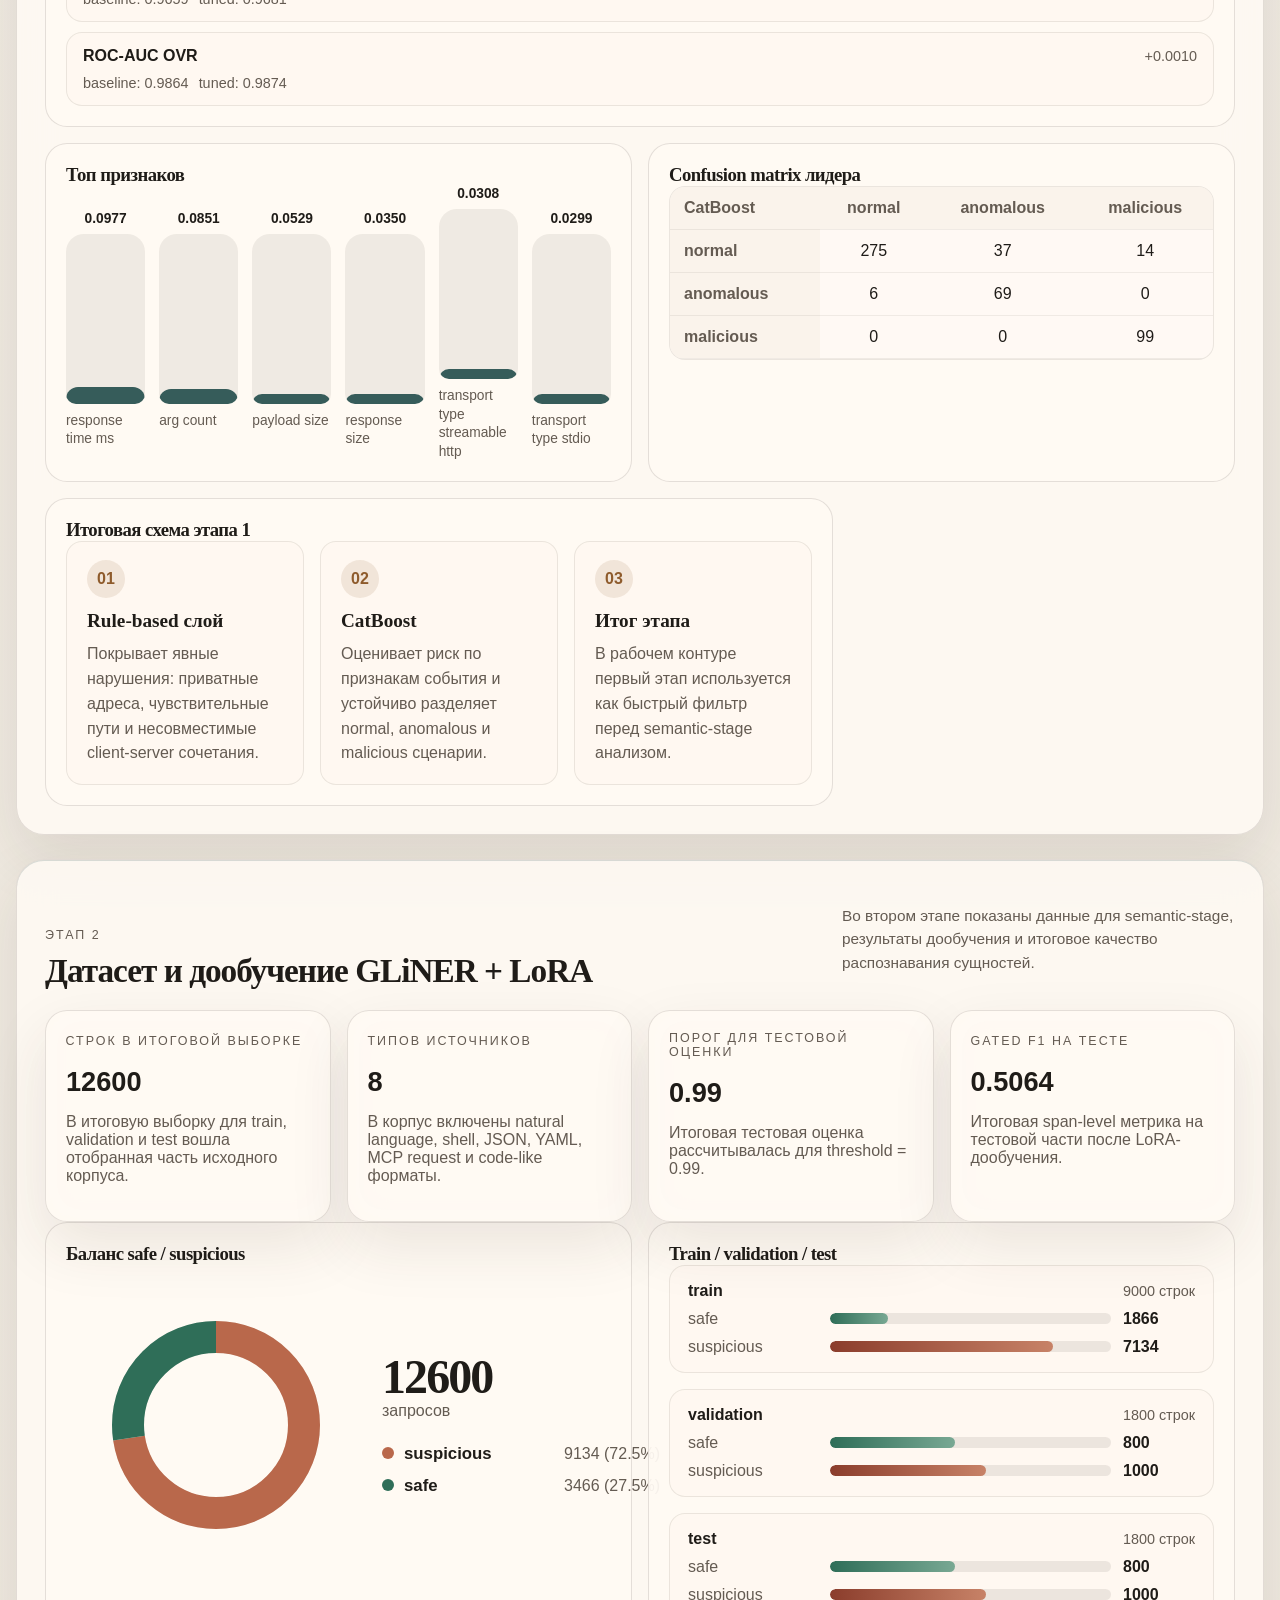
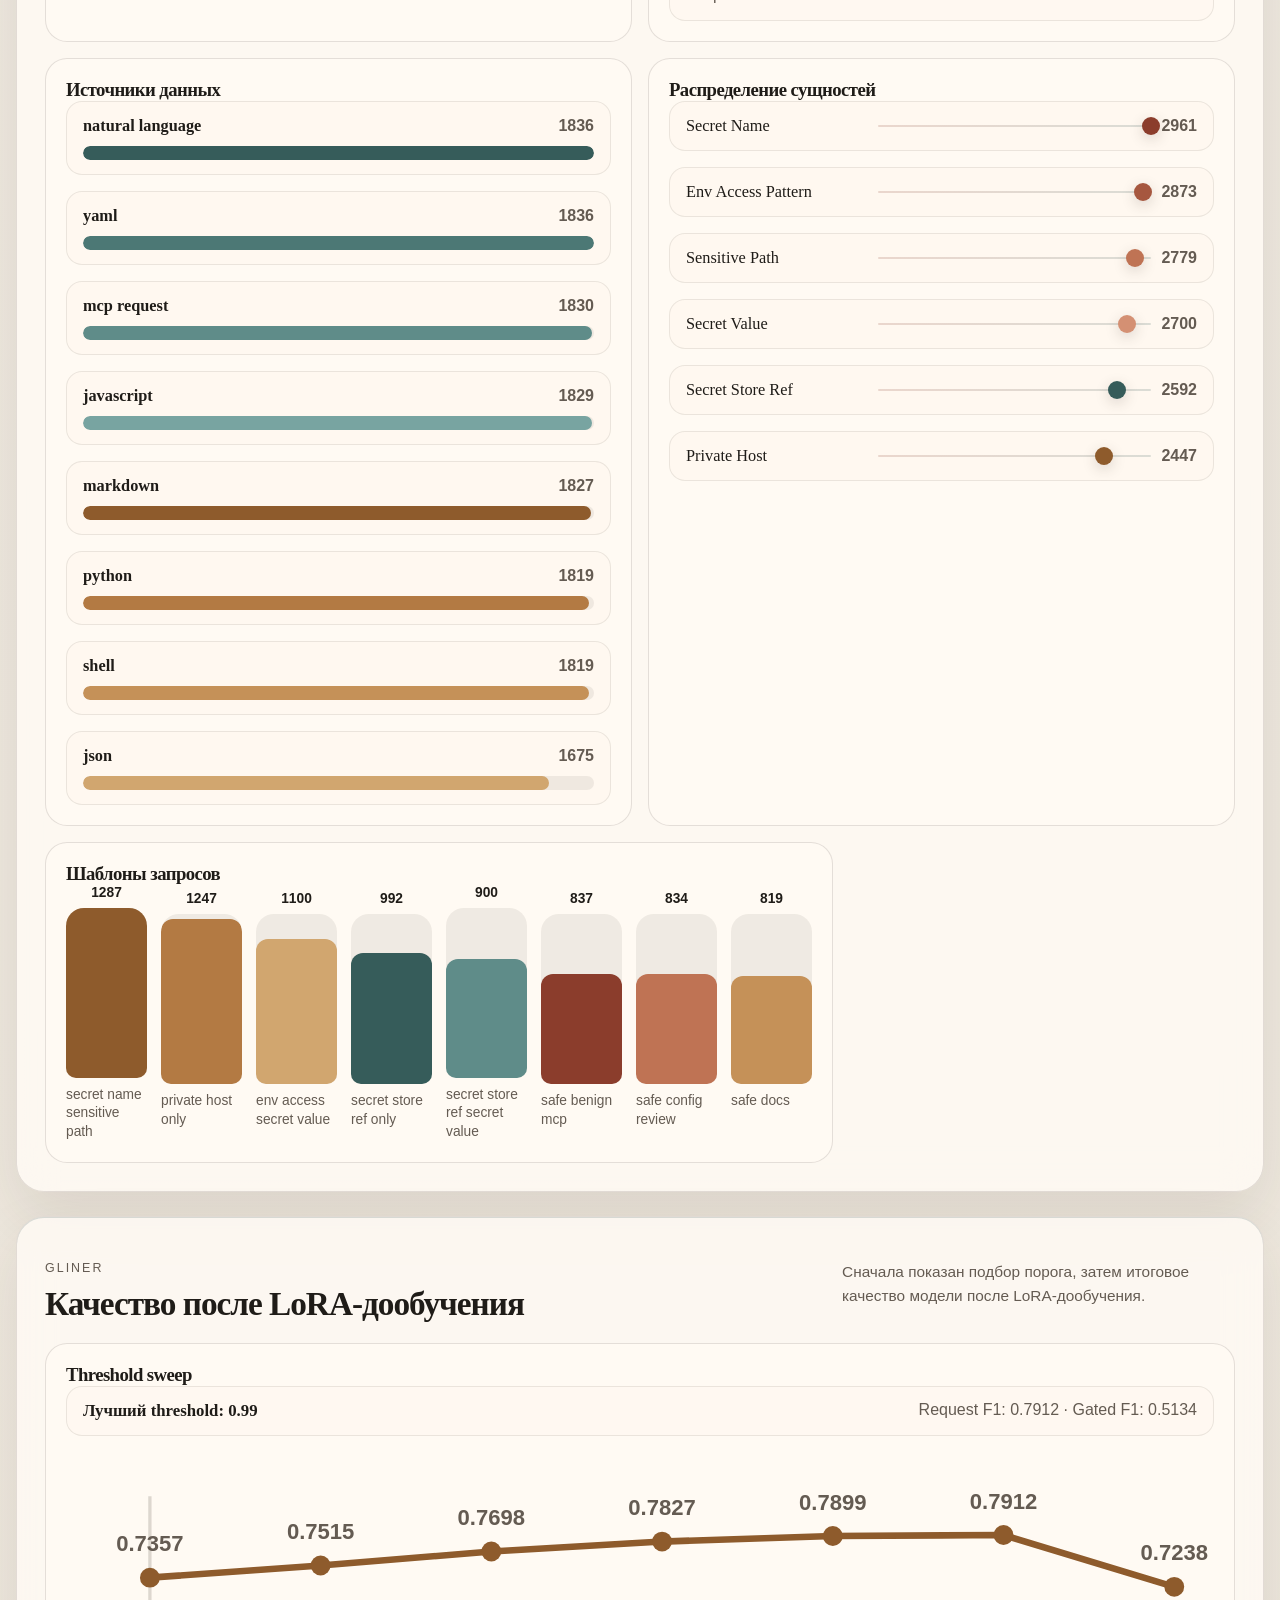
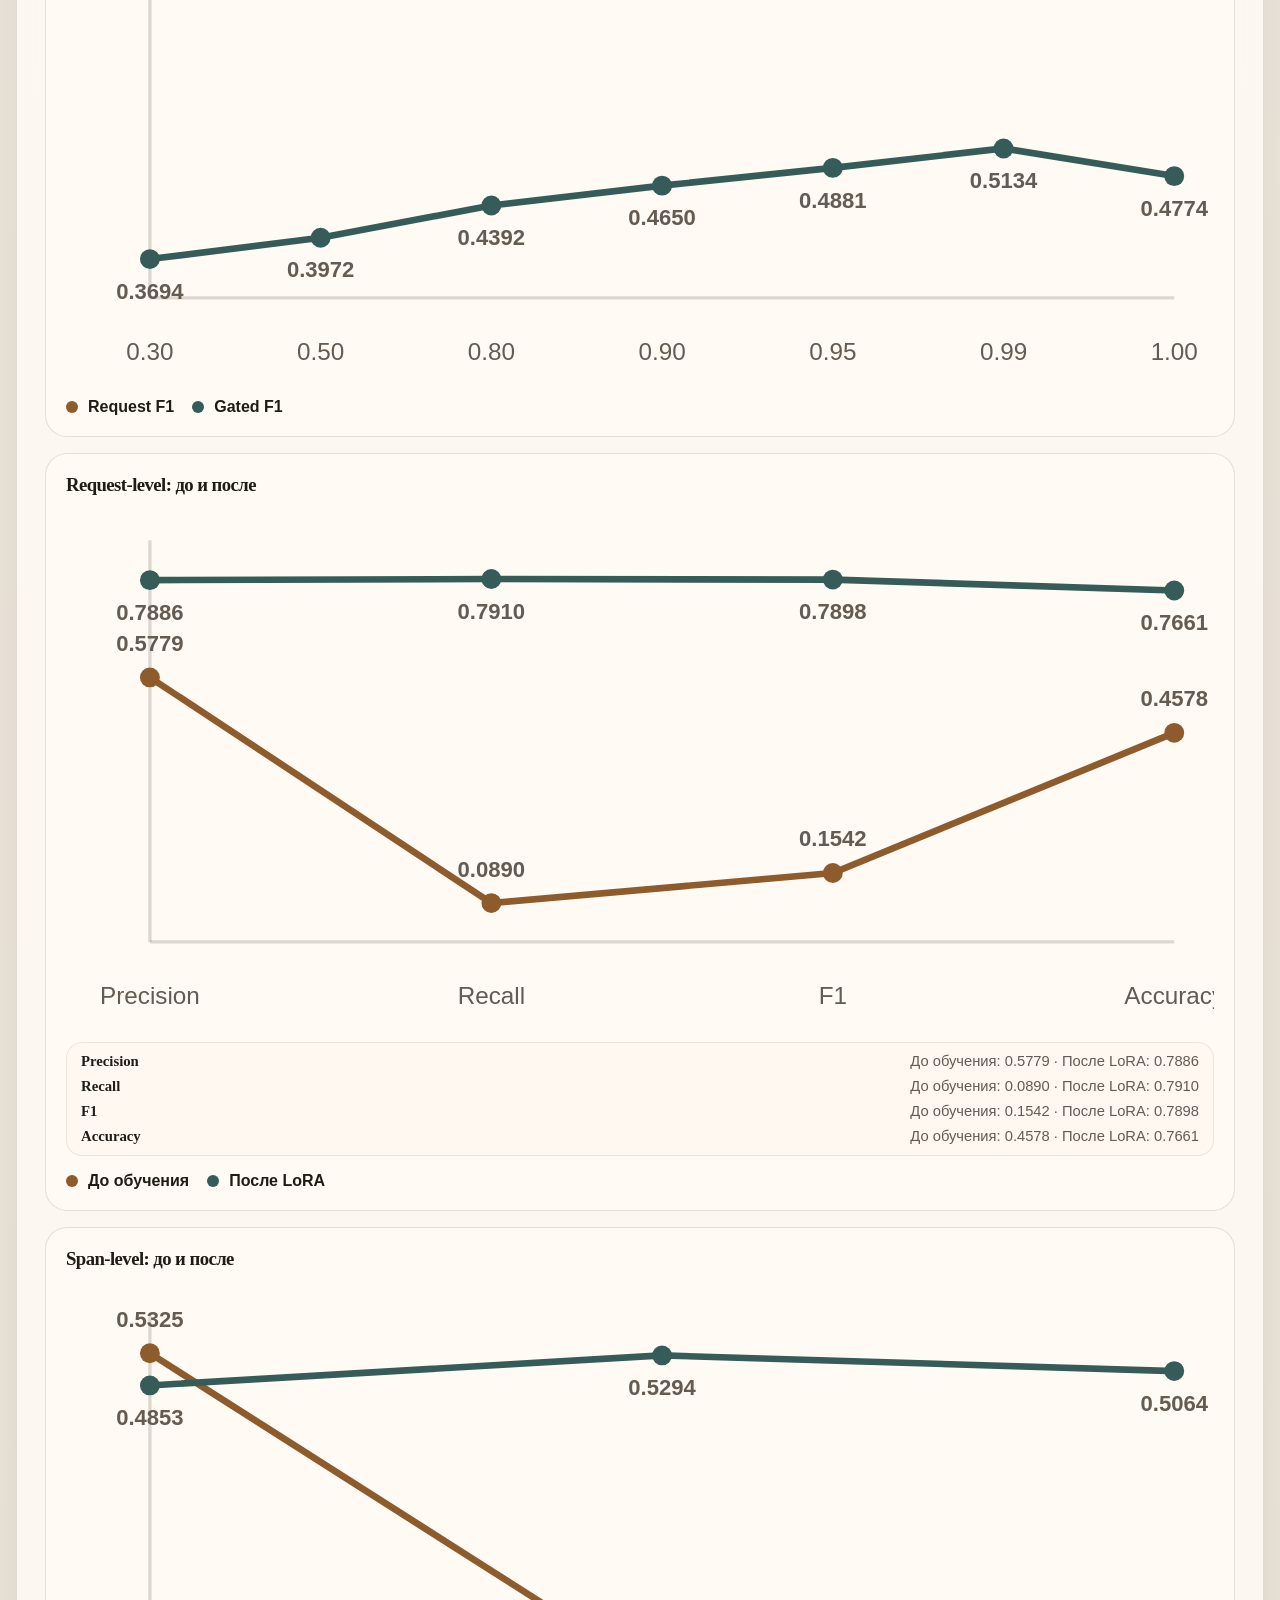
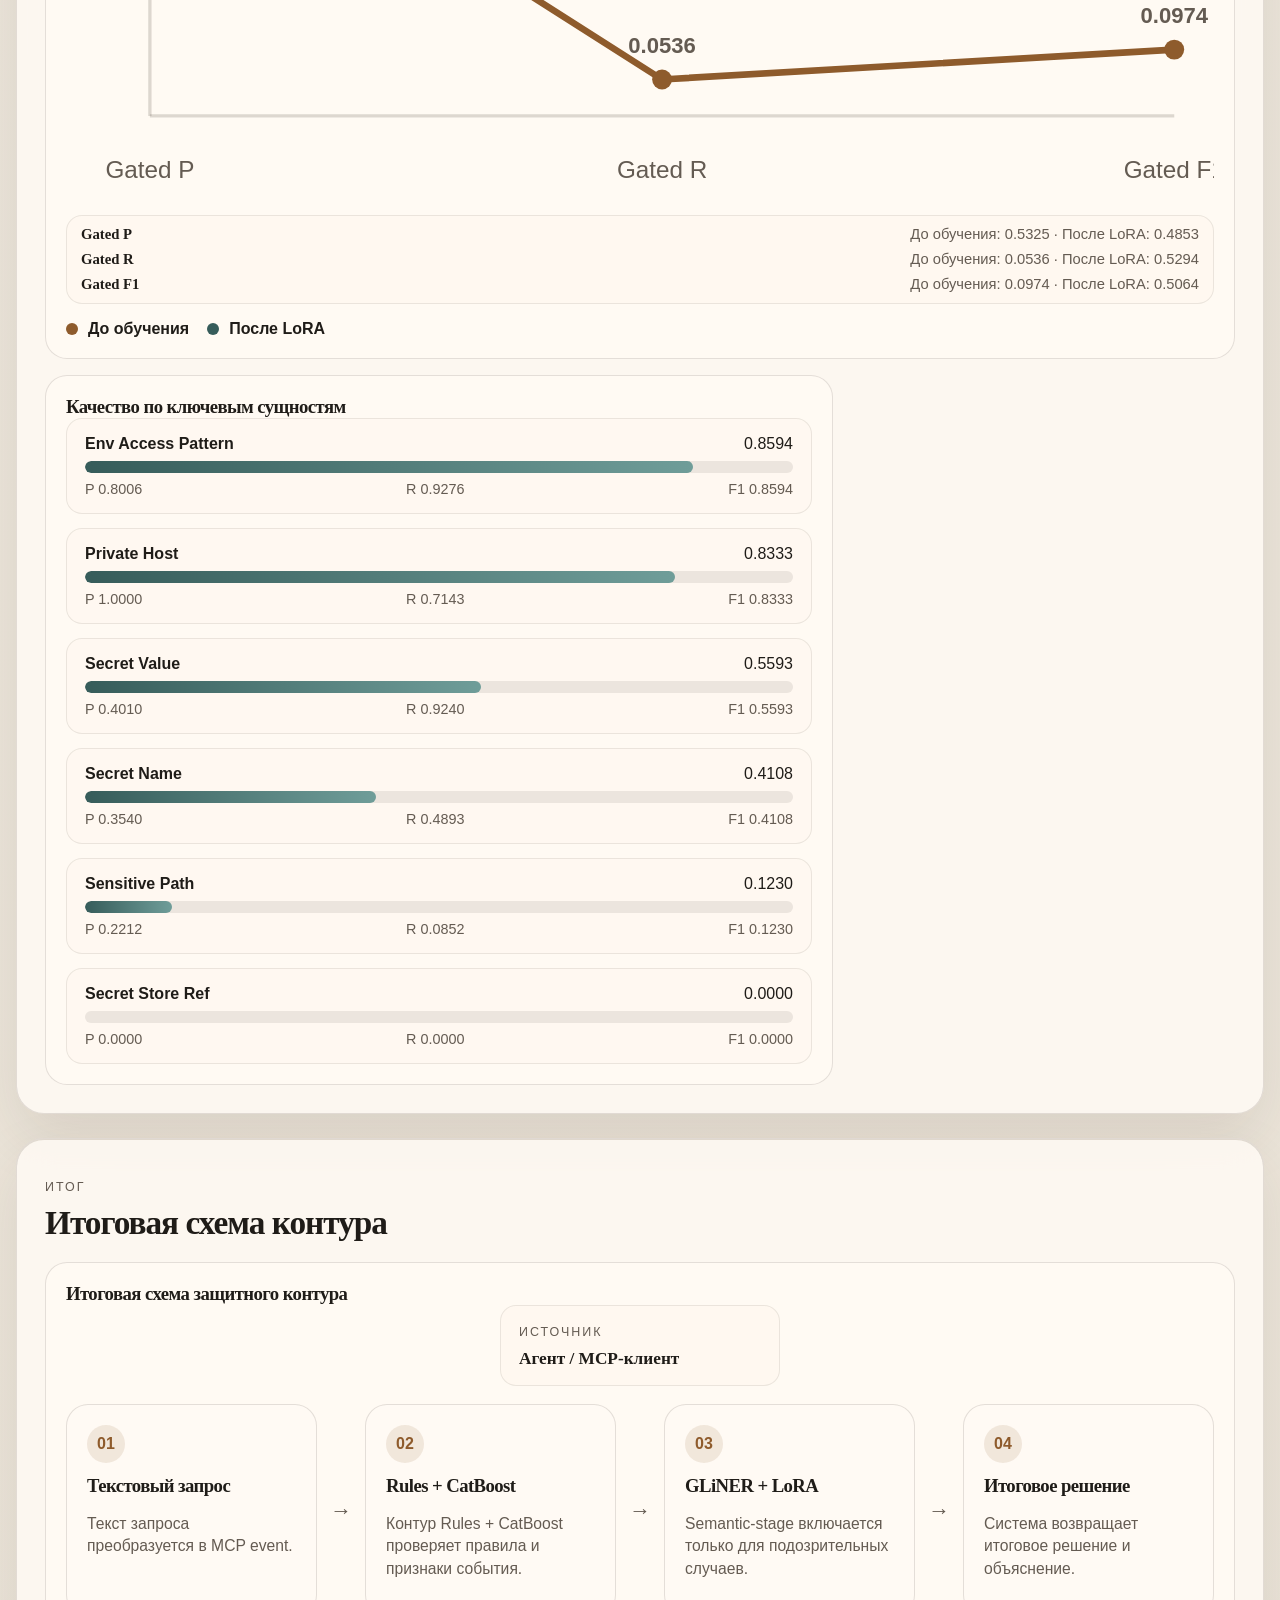
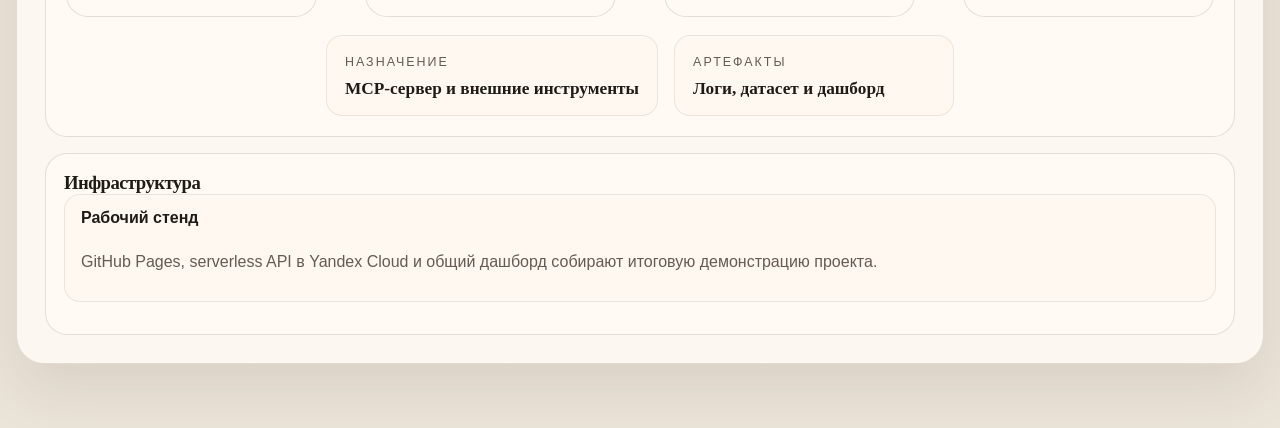
==== commit 71deda6a: "Add files via upload" ====
--- a/dashboard/index.html
+++ b/dashboard/index.html
@@ -225,7 +225,7 @@
       </main>
     </div>
 
-    <script src="../assets/site-config.js?v=20260526-dashboard-rework-24"></script>
-    <script src="../assets/app.js?v=20260526-dashboard-rework-24"></script>
+    <script src="../assets/site-config.js?v=20260527-dashboard-rework-25"></script>
+    <script src="../assets/app.js?v=20260527-dashboard-rework-25"></script>
   </body>
 </html>
